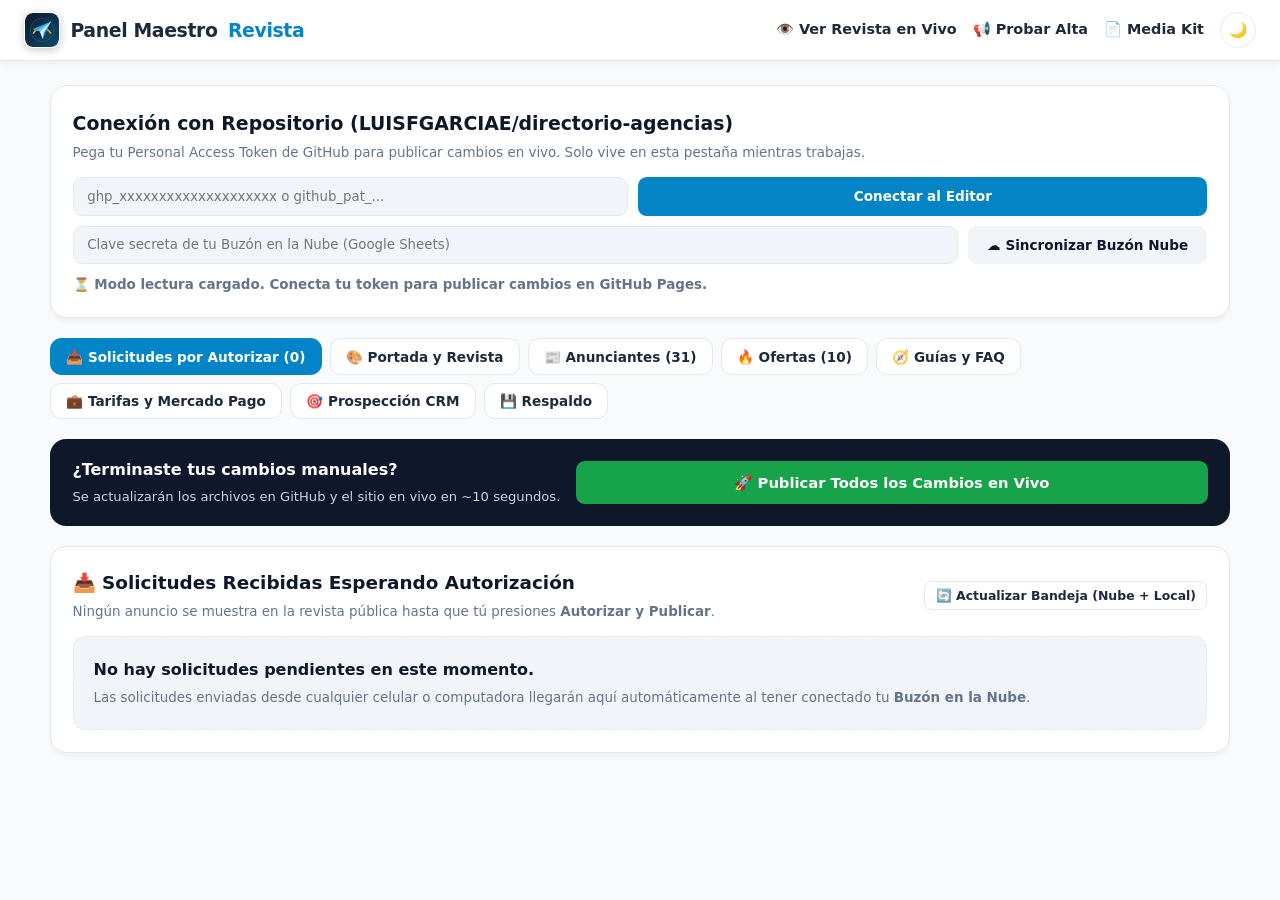
==== pages/admin.html @ 82b10f64 "Reconstruir modal de pago (MP Checkout Pro + Link + SPEI + WhatsApp) sobre base limpia 9f3bc49" ====
<!DOCTYPE html>
<html lang="es-MX">
<head>
    <meta charset="UTF-8">
    <meta name="viewport" content="width=device-width, initial-scale=1.0">
    <meta http-equiv="Content-Security-Policy" content="default-src 'self'; script-src 'self' 'unsafe-inline'; style-src 'self' 'unsafe-inline'; img-src 'self' data: https:; connect-src 'self' https://api.github.com https://script.google.com https://script.googleusercontent.com; object-src 'none'; base-uri 'self';">
    <meta http-equiv="X-Content-Type-Options" content="nosniff">
    <meta name="referrer" content="strict-origin-when-cross-origin">
    <title>Panel Maestro CMS | Revista Directorio Viajero</title>
    <link rel="icon" type="image/svg+xml" href="../assets/logo.svg">
    <link rel="stylesheet" href="../css/styles.css?v=20261119nav">
    <style>
        .admin-wrap { max-width: 1220px; margin: 0 auto; padding: 1.5rem 1.25rem 4rem; }
        .admin-card { background: var(--bg-card); border: 1px solid var(--border); border-radius: 1rem; padding: 1.35rem; box-shadow: var(--shadow-sm); margin-bottom: 1.25rem; }
        .admin-grid { display: grid; grid-template-columns: 1.05fr 1fr; gap: 1.25rem; align-items: start; }
        @media (max-width: 920px) { .admin-grid { grid-template-columns: 1fr; } }
        .cms-tabs { display: flex; flex-wrap: wrap; gap: 0.5rem; margin: 1.15rem 0; }
        .cms-tab { background: var(--bg-card); border: 1px solid var(--border); color: var(--text-main); padding: 0.58rem 0.95rem; border-radius: 0.7rem; font-size: 0.85rem; font-weight: 700; cursor: pointer; transition: all 0.15s ease; }
        .cms-tab:hover { border-color: var(--primary); }
        .cms-tab.active { background: var(--primary); color: #ffffff; border-color: var(--primary); }
        .cms-tab.has-pending { border-color: #f59e0b; background: rgba(245, 158, 11, 0.14); color: var(--secondary); }
        .cms-tab.active.has-pending { background: #d97706; color: #ffffff; border-color: #d97706; }
        .cms-panel { display: none; }
        .cms-panel.active { display: block; }
        .form-group { margin-bottom: 0.85rem; }
        .form-group label { display: block; font-size: 0.8rem; font-weight: 700; color: var(--secondary); margin-bottom: 0.3rem; }
        .form-group input, .form-group select, .form-group textarea { width: 100%; padding: 0.62rem 0.8rem; border: 1px solid var(--border); border-radius: 0.55rem; background: var(--bg-muted); color: var(--text-main); font-size: 0.88rem; font-family: inherit; }
        .grid-2 { display: grid; grid-template-columns: 1fr 1fr; gap: 0.75rem; }
        @media (max-width: 640px) { .grid-2 { grid-template-columns: 1fr; } }
        .item-row { display: flex; justify-content: space-between; align-items: center; gap: 0.75rem; padding: 0.8rem; border: 1px solid var(--border); border-radius: 0.7rem; background: var(--bg-muted); margin-bottom: 0.6rem; flex-wrap: wrap; }
        .btn-mini { padding: 0.38rem 0.65rem; border-radius: 0.45rem; border: 1px solid var(--border); background: var(--bg-card); color: var(--text-main); font-size: 0.78rem; font-weight: 700; cursor: pointer; }
        .btn-mini:hover { border-color: var(--primary); }
        .btn-del { color: #dc2626; border-color: rgba(220, 38, 38, 0.3); }
        .publish-bar { background: #0f172a; color: #ffffff; border-radius: 1rem; padding: 1.1rem 1.4rem; display: flex; justify-content: space-between; align-items: center; flex-wrap: wrap; gap: 1rem; margin: 1.25rem 0; }
        .sol-card { border: 1px solid var(--border); border-left: 4px solid #f59e0b; background: var(--bg-muted); border-radius: 0.85rem; padding: 1.15rem; margin-bottom: 0.9rem; }
        .pill-mini { display: inline-block; font-size: 0.72rem; font-weight: 700; padding: 0.18rem 0.55rem; border-radius: 9999px; background: var(--bg-card); border: 1px solid var(--border); color: var(--text-main); }
        .thumb-strip { display: flex; gap: 0.45rem; flex-wrap: wrap; margin-top: 0.5rem; }
        .thumb-strip img { width: 72px; height: 50px; object-fit: cover; border-radius: 0.4rem; border: 1px solid var(--border); }
    /* === RESPONSIVE MOVIL LIMPIO === */
html, body { max-width: 100%; overflow-x: hidden; }
@media (max-width: 768px) {
    .nav-container, .top-nav, header nav {
        flex-wrap: wrap !important;
        gap: 0.45rem !important;
    }
    .plans-grid, .register-grid, .cards-grid, .catalogo-grid, .agencias-grid {
        grid-template-columns: 1fr !important;
    }
    input, select, textarea { font-size: 16px !important; }
    .modal-card { width: 95vw !important; padding: 1.15rem !important; }
}
</style>
</head>
<body>
    <header class="navbar">
        <a href="../index.html" class="brand"><img src="../assets/logo.svg" alt="Panel Maestro" class="brand-icon">Panel Maestro <span>Revista</span></a>
        <nav class="nav-links">
            <a href="../index.html" target="_blank" rel="noopener noreferrer">👁️ Ver Revista en Vivo</a>
            <a href="anunciate.html" target="_blank" rel="noopener noreferrer">📢 Probar Alta</a>
            <a href="media-kit.html" target="_blank" rel="noopener noreferrer">📄 Media Kit</a>
            <button type="button" class="dark-toggle" id="btnDarkMode" onclick="toggleModoOscuro()">🌙</button>
        </nav>
    </header>

    <main class="admin-wrap">
        <!-- Conexión GitHub -->
        <section class="admin-card">
            <h2 style="font-size: 1.18rem; color: var(--secondary); margin: 0 0 0.25rem;">Conexión con Repositorio (LUISFGARCIAE/directorio-agencias)</h2>
            <p style="font-size: 0.84rem; color: var(--text-soft); margin: 0 0 0.85rem;">Pega tu Personal Access Token de GitHub para publicar cambios en vivo. Solo vive en esta pestaña mientras trabajas.</p>
            <div style="display: flex; gap: 0.65rem; flex-wrap: wrap;">
                <input type="password" id="githubTokenInput" placeholder="ghp_xxxxxxxxxxxxxxxxxxxx o github_pat_..." style="flex: 1; min-width: 240px; padding: 0.68rem 0.85rem; border: 1px solid var(--border); border-radius: 0.6rem; background: var(--bg-muted); color: var(--text-main);">
                <button type="button" id="btnConectarGithub" class="btn-action btn-primary" onclick="conectarEditorGithub()" style="padding: 0.68rem 1.35rem;">Conectar al Editor</button>
            </div>
                        <div style="display: flex; gap: 0.65rem; flex-wrap: wrap; margin-top: 0.65rem;">
                <input type="password" id="buzonKeyInput" placeholder="Clave secreta de tu Buzón en la Nube (Google Sheets)" style="flex: 1; min-width: 240px; padding: 0.65rem 0.85rem; border: 1px solid var(--border); border-radius: 0.6rem; background: var(--bg-muted); color: var(--text-main);">
                <button type="button" class="btn-action btn-outline" onclick="conectarBuzonNube()" style="padding: 0.65rem 1.2rem;">☁️ Sincronizar Buzón Nube</button>
            </div>
            <div id="statusBuzonNube" style="font-size: 0.8rem; font-weight: 600; margin-top: 0.45rem; color: var(--text-soft);"></div>
            <div id="statusConexion" style="font-size: 0.84rem; font-weight: 700; margin-top: 0.65rem; color: var(--text-soft);">
                ⏳ Modo lectura cargado. Conecta tu token para publicar cambios en GitHub Pages.
            </div>
        </section>

        <!-- Barra de Pestañas -->
        <div class="cms-tabs">
            <button type="button" id="btnTabSolicitudes" class="cms-tab active" onclick="cambiarTab('tab-solicitudes', this)">📥 Solicitudes por Autorizar (<span id="badgeSolPendientes">0</span>)</button>
            <button type="button" class="cms-tab" onclick="cambiarTab('tab-revista', this)">🎨 Portada y Revista</button>
            <button type="button" class="cms-tab" onclick="cambiarTab('tab-anunciantes', this)">📰 Anunciantes (<span id="badgeAnunciantes">0</span>)</button>
            <button type="button" class="cms-tab" onclick="cambiarTab('tab-ofertas', this)">🔥 Ofertas (<span id="badgeOfertas">0</span>)</button>
            <button type="button" class="cms-tab" onclick="cambiarTab('tab-guias', this)">🧭 Guías y FAQ</button>
            <button type="button" class="cms-tab" onclick="cambiarTab('tab-comercial', this)">💼 Tarifas y Mercado Pago</button>
            <button type="button" class="cms-tab" onclick="cambiarTab('tab-prospeccion', this)">🎯 Prospección CRM</button>
            <button type="button" class="cms-tab" onclick="cambiarTab('tab-respaldo', this)">💾 Respaldo</button>
        </div>

        <!-- Barra de Publicación Global -->
        <div class="publish-bar">
            <div>
                <strong style="font-size: 1rem; display: block;">¿Terminaste tus cambios manuales?</strong>
                <span id="statusPublicacion" style="font-size: 0.82rem; color: #cbd5e1;">Se actualizarán los archivos en GitHub y el sitio en vivo en ~10 segundos.</span>
            </div>
            <button type="button" id="btnPublicarTodo" class="btn-action btn-whatsapp" onclick="publicarTodoEnVivo()" style="padding: 0.78rem 1.4rem; font-size: 0.92rem;">
                🚀 Publicar Todos los Cambios en Vivo
            </button>
        </div>

        <!-- ================================================================ -->
        <!-- TAB 1: SOLICITUDES POR AUTORIZAR                                 -->
        <!-- ================================================================ -->
        <section id="tab-solicitudes" class="cms-panel active">
            <div class="admin-card">
                <div style="display:flex; justify-content:space-between; align-items:center; flex-wrap:wrap; gap:0.75rem; margin-bottom:0.85rem;">
                    <div>
                        <h3 style="font-size: 1.15rem; color: var(--secondary); margin: 0 0 0.2rem;">📥 Solicitudes Recibidas Esperando Autorización</h3>
                        <p style="font-size: 0.84rem; color: var(--text-soft); margin: 0;">Ningún anuncio se muestra en la revista pública hasta que tú presiones <strong>Autorizar y Publicar</strong>.</p>
                    </div>
                    <button type="button" class="btn-mini" onclick="sincronizarSolicitudesNube(true)">🔄 Actualizar Bandeja (Nube + Local)</button>
                </div>
                <div id="listaSolicitudesPendientes"></div>
            </div>
        </section>

        <!-- ================================================================ -->
        <!-- TAB 2: PORTADA Y REVISTA (CONTROL MANUAL)                        -->
        <!-- ================================================================ -->
        <section id="tab-revista" class="cms-panel">
            <div class="admin-grid">
                <div class="admin-card">
                    <h3 style="font-size: 1.1rem; color: var(--secondary); margin: 0 0 0.9rem;">✏️ Textos y Encabezado de la Revista</h3>
                    <div class="form-group">
                        <label style="display:flex; align-items:center; gap:0.5rem;">
                            <input type="checkbox" id="revTopBarActivo" style="width:auto;"> Mostrar Barra Promocional Superior
                        </label>
                    </div>
                    <div class="form-group">
                        <label>Texto de Barra Promocional Superior</label>
                        <input type="text" id="revTopBarTexto" placeholder="Ej. 📢 Espacios disponibles edición Noviembre 2026">
                    </div>
                    <div class="form-group">
                        <label>Aviso de Plataforma Publicitaria (Franja Superior)</label>
                        <textarea id="revDisclaimerTexto" rows="2"></textarea>
                    </div>
                    <div class="form-group">
                        <label>Etiqueta de Edición (Kicker)</label>
                        <input type="text" id="revKickerTexto">
                    </div>
                    <div class="form-group">
                        <label>Título Principal de Portada</label>
                        <input type="text" id="revHeroTitle">
                    </div>
                    <div class="form-group">
                        <label>Subtítulo de Portada</label>
                        <textarea id="revHeroSubtitle" rows="2"></textarea>
                    </div>
                </div>

                <div class="admin-card">
                    <h3 style="font-size: 1.1rem; color: var(--secondary); margin: 0 0 0.9rem;">⭐ Portada Destacada y Secciones Visibles</h3>
                    <div class="form-group">
                        <label style="display:flex; align-items:center; gap:0.5rem;">
                            <input type="checkbox" id="revMostrarSpotlight" style="width:auto;"> Mostrar bloque gigante "Portada de la Edición"
                        </label>
                    </div>
                    <div class="form-group">
                        <label>Elegir Anunciante en Portada de la Edición</label>
                        <select id="revSpotlightId">
                            <option value="">✨ Automático (Primer anunciante destacado)</option>
                        </select>
                    </div>
                    <div class="form-group">
                        <label>Tema de Color Predeterminado</label>
                        <select id="revTemaDefault">
                            <option value="oceano">🔵 Océano (Turismo / Revista)</option>
                            <option value="bodas">🌹 Bodas y Eventos</option>
                            <option value="natura">🟢 Natura y Aventura</option>
                        </select>
                    </div>
                    <hr style="border:0; border-top:1px solid var(--border); margin:1rem 0;">
                    <div style="display:flex; flex-direction:column; gap:0.55rem; font-size:0.86rem; font-weight:700;">
                        <label style="display:flex; align-items:center; gap:0.5rem;"><input type="checkbox" id="revMostrarOfertas" style="width:auto;"> Mostrar sección "🔥 Promociones de Temporada"</label>
                        <label style="display:flex; align-items:center; gap:0.5rem;"><input type="checkbox" id="revMostrarCta" style="width:auto;"> Mostrar banner "¿Quieres anunciar tus servicios aquí?"</label>
                        <label style="display:flex; align-items:center; gap:0.5rem;"><input type="checkbox" id="revMostrarGuias" style="width:auto;"> Mostrar sección "🧭 Guías Editoriales"</label>
                        <label style="display:flex; align-items:center; gap:0.5rem;"><input type="checkbox" id="revMostrarFaq" style="width:auto;"> Mostrar sección "❓ Preguntas Frecuentes"</label>
                    </div>
                    <button type="button" class="btn-action btn-primary" style="width:100%; margin-top:1.2rem;" onclick="aplicarCambiosRevistaLocal()">
                        💾 Guardar Cambios de Portada (Listo para Publicar)
                    </button>
                </div>
            </div>
        </section>

        <!-- ================================================================ -->
        <!-- TAB 3: ANUNCIANTES (CATÁLOGO REVISTA)                            -->
        <!-- ================================================================ -->
        <section id="tab-anunciantes" class="cms-panel">
            <div class="admin-grid">
                <div class="admin-card">
                    <div style="display:flex; justify-content:space-between; align-items:center; margin-bottom:0.85rem;">
                        <h3 id="tituloFormAnun" style="font-size: 1.08rem; color: var(--secondary); margin: 0;">➕ Agregar / Editar Anunciante</h3>
                        <button type="button" class="btn-mini" onclick="limpiarFormAnunciante()">Limpiar</button>
                    </div>
                    <input type="hidden" id="anunEditIdx" value="-1">
                    <input type="hidden" id="anunOrigenSolIdx" value="-1">

                    <div class="grid-2">
                        <div class="form-group">
                            <label>Nombre Comercial *</label>
                            <input type="text" id="anunNombre" placeholder="Ej. Caribe Azul Experiencias">
                        </div>
                        <div class="form-group">
                            <label>Sector / Categoría *</label>
                            <select id="anunCategoria">
                                <option value="viajes|Viajes y Turismo">✈️ Viajes y Turismo</option>
                                <option value="hoteles|Hoteles y Hostales">🏨 Hoteles y Hostales</option>
                                <option value="bodas|Bodas y Eventos">💍 Bodas y Eventos</option>
                                <option value="hospedaje|Quintas y Estancias">🏡 Quintas y Estancias</option>
                                <option value="gastronomia|Restaurantes y Terrazas">🍽️ Restaurantes y Terrazas</option>
                                <option value="transporte|Transporte Turístico">🚐 Transporte Turístico</option>
                                <option value="musica|Música, DJs y Grupos">🎶 Música, DJs y Grupos</option>
                                <option value="aventura|Parques y Aventura">🧗‍♂️ Parques y Aventura</option>
                                <option value="servicios|Fotografía y Experiencias">📸 Fotografía y Experiencias</option>
                            </select>
                        </div>
                    </div>

                    <div class="grid-2">
                        <div class="form-group">
                            <label>Cobro / Tarifa Visible *</label>
                            <input type="text" id="anunRangoPrecio" placeholder="Ej. $$ • $3,450 MXN / noche">
                        </div>
                        <div class="form-group">
                            <label>Duración del Servicio / Estancia *</label>
                            <input type="text" id="anunDuracion" placeholder="Ej. 4 Días / 3 Noches o 5 hrs">
                        </div>
                    </div>

                    <div class="grid-2">
                        <div class="form-group">
                            <label>Lugar / Cobertura *</label>
                            <input type="text" id="anunSalidaDesde" placeholder="Ej. Tepoztlán, Morelos / CDMX">
                        </div>
                        <div class="form-group">
                            <label>WhatsApp de Ventas (con 52) *</label>
                            <input type="tel" id="anunWhatsapp" placeholder="525512345678">
                        </div>
                    </div>

                    <div class="form-group">
                        <label>Promoción Vigente en Tarjeta</label>
                        <input type="text" id="anunPromocion" placeholder="Ej. 15% OFF reservando directo + desayuno incluido">
                    </div>

                    <div class="grid-2">
                        <div class="form-group">
                            <label>Tipos de Cobro (separados por coma)</label>
                            <input type="text" id="anunTiposCobro" placeholder="Tarjeta Crédito/Débito, 3 y 6 MSI, Transferencia SPEI, Efectivo">
                        </div>
                        <div class="form-group">
                            <label>Especialidad breve</label>
                            <input type="text" id="anunEspecialidad" placeholder="Ej. Paquetes todo incluido con vuelo">
                        </div>
                    </div>

                    <div class="form-group">
                        <label>Descripción de la Oferta / Producto *</label>
                        <textarea id="anunDescripcion" rows="2" placeholder="Describe qué incluye, beneficios y condiciones principales..."></textarea>
                    </div>

                    <div class="form-group">
                        <label>Galería de Fotos (URLs https:// separadas por coma)</label>
                        <textarea id="anunGaleria" rows="2" placeholder="https://foto1.jpg, https://foto2.jpg, https://foto3.jpg"></textarea>
                    </div>

                    <div class="grid-2">
                        <div class="form-group">
                            <label>Amenidades / Incluye (separadas por coma)</label>
                            <input type="text" id="anunAmenidades" placeholder="🍳 Desayuno, 🚗 Estacionamiento, 📶 Wi-Fi">
                        </div>
                        <div class="form-group">
                            <label>Sitio Web / Red Social (https://)</label>
                            <input type="url" id="anunWeb" placeholder="https://tunegocio.com">
                        </div>
                    </div>

                    <div class="grid-2">
                        <div class="form-group">
                            <label>Código de Cupón (opcional)</label>
                            <input type="text" id="anunCuponCod" placeholder="Ej. VERANO15">
                        </div>
                        <div class="form-group">
                            <label>Etiqueta de Verificación / Rating</label>
                            <input type="text" id="anunEtiqueta" value="✔ Anunciante Verificado">
                        </div>
                    </div>

                    <div style="display:flex; gap:1rem; align-items:center; flex-wrap:wrap; margin-bottom:1rem;">
                        <label style="font-size:0.84rem; font-weight:700; display:flex; align-items:center; gap:0.4rem;">
                            <input type="checkbox" id="anunDestacada" style="width:auto;"> ⭐ Anunciante Destacado (Plan $499)
                        </label>
                    </div>

                    <button type="button" class="btn-action btn-primary" style="width:100%;" onclick="guardarAnuncianteLocal()">
                        💾 Guardar Anunciante en Catálogo
                    </button>
                </div>

                <div class="admin-card">
                    <div style="display:flex; justify-content:space-between; align-items:center; flex-wrap:wrap; gap:0.5rem; margin-bottom:0.85rem;">
                        <h3 style="font-size: 1.08rem; color: var(--secondary); margin: 0;">📋 Anunciantes Publicados</h3>
                        <button type="button" class="btn-mini btn-del" onclick="eliminarTodosLosDemo()">🧹 Limpiar "-demo"</button>
                    </div>
                    <input type="search" id="filtroAdminAnun" placeholder="🔍 Filtrar anunciante por nombre o sector..." oninput="renderizarListaAnunciantes()" style="width:100%; padding:0.58rem 0.8rem; border:1px solid var(--border); border-radius:0.55rem; background:var(--bg-muted); color:var(--text-main); margin-bottom:0.85rem;">
                    <div id="listaAnunciantesAdmin" style="max-height: 680px; overflow-y: auto;"></div>
                </div>
            </div>
        </section>

        <!-- ================================================================ -->
        <!-- TAB 4: OFERTAS Y PROMOCIONES                                     -->
        <!-- ================================================================ -->
        <section id="tab-ofertas" class="cms-panel">
            <div class="admin-grid">
                <div class="admin-card">
                    <h3 style="font-size: 1.08rem; color: var(--secondary); margin: 0 0 0.85rem;">🔥 Nueva Promoción de Temporada</h3>
                    <div class="form-group"><label>Nombre del Anunciante *</label><input type="text" id="ofAgencia" placeholder="Ej. Caribe Azul Experiencias"></div>
                    <div class="form-group"><label>Título de la Promoción *</label><input type="text" id="ofTitulo" placeholder="Ej. Paquete 4 Días Todo Incluido"></div>
                    <div class="grid-2">
                        <div class="form-group"><label>Precio Visible *</label><input type="text" id="ofPrecio" placeholder="$8,990 MXN"></div>
                        <div class="form-group"><label>Etiqueta</label><input type="text" id="ofEtiqueta" value="🔥 Promo Vigente"></div>
                    </div>
                    <div class="form-group"><label>Detalle breve *</label><textarea id="ofDetalle" rows="2"></textarea></div>
                    <div class="grid-2">
                        <div class="form-group"><label>WhatsApp (con 52)</label><input type="tel" id="ofWa" placeholder="525512345678"></div>
                        <div class="form-group"><label>URL de Imagen (https://)</label><input type="url" id="ofImg" placeholder="https://images.unsplash.com/..."></div>
                    </div>
                    <button type="button" class="btn-action btn-primary" style="width:100%;" onclick="agregarOfertaLocal()">➕ Agregar Promoción</button>
                </div>
                <div class="admin-card">
                    <h3 style="font-size: 1.08rem; color: var(--secondary); margin: 0 0 0.85rem;">📋 Promociones Activas</h3>
                    <div id="listaOfertasAdmin"></div>
                </div>
            </div>
        </section>

        <!-- ================================================================ -->
        <!-- TAB 5: GUÍAS Y FAQ                                               -->
        <!-- ================================================================ -->
        <section id="tab-guias" class="cms-panel">
            <div class="admin-grid">
                <div class="admin-card">
                    <h3 style="font-size: 1.08rem; color: var(--secondary); margin: 0 0 0.85rem;">🧭 Agregar Guía Editorial</h3>
                    <div class="grid-2">
                        <div class="form-group"><label>Categoría</label><input type="text" id="guiaCat" placeholder="Viajes / Bodas / Consejos"></div>
                        <div class="form-group"><label>Título *</label><input type="text" id="guiaTitulo"></div>
                    </div>
                    <div class="form-group"><label>Resumen corto *</label><input type="text" id="guiaResumen"></div>
                    <div class="form-group"><label>Contenido completo *</label><textarea id="guiaContenido" rows="3"></textarea></div>
                    <button type="button" class="btn-action btn-primary" style="width:100%; margin-bottom:1rem;" onclick="agregarGuiaLocal()">➕ Guardar Guía</button>
                    <div id="listaGuiasAdmin"></div>
                </div>

                <div class="admin-card">
                    <h3 style="font-size: 1.08rem; color: var(--secondary); margin: 0 0 0.85rem;">❓ Preguntas Frecuentes (FAQ)</h3>
                    <div class="form-group"><label>Pregunta *</label><input type="text" id="faqPregunta" placeholder="Ej. ¿Cobran comisión por reservar?"></div>
                    <div class="form-group"><label>Respuesta *</label><textarea id="faqRespuesta" rows="2"></textarea></div>
                    <button type="button" class="btn-action btn-primary" style="width:100%; margin-bottom:1rem;" onclick="agregarFaqLocal()">➕ Guardar Pregunta</button>
                    <div id="listaFaqAdmin"></div>
                </div>
            </div>
        </section>

        <!-- ================================================================ -->
        <!-- TAB 6: TARIFAS, CONTACTO Y MERCADO PAGO                          -->
        <!-- ================================================================ -->
        <section id="tab-comercial" class="cms-panel">
            <div class="admin-grid">
                <div class="admin-card">
                    <h3 style="font-size: 1.08rem; color: var(--secondary); margin: 0 0 0.85rem;">💼 Contacto Comercial y Planes</h3>
                    <div class="grid-2">
                        <div class="form-group"><label>WhatsApp Comercial (con 52)</label><input type="tel" id="cfgWaAdmin"></div>
                        <div class="form-group"><label>Correo Oficial</label><input type="email" id="cfgCorreoAdmin"></div>
                    </div>
                    <div class="grid-2">
                        <div class="form-group"><label>Precio Plan Estándar</label><input type="text" id="cfgEstPrecio"></div>
                        <div class="form-group"><label>Nota Plan Estándar</label><input type="text" id="cfgEstNota"></div>
                    </div>
                    <div class="grid-2">
                        <div class="form-group"><label>Precio Plan Destacado</label><input type="text" id="cfgDestPrecio"></div>
                        <div class="form-group"><label>Nota Plan Destacado</label><input type="text" id="cfgDestNota"></div>
                    </div>
                    <div class="grid-2">
                        <div class="form-group"><label>Precio Oferta Temporada (Media Kit)</label><input type="text" id="cfgOfertaPrecio"></div>
                        <div class="form-group"><label>Precio Banner Patrocinado (Media Kit)</label><input type="text" id="cfgBannerPrecio"></div>
                    </div>
                </div>

                <div class="admin-card">
                    <h3 style="font-size: 1.08rem; color: #009ee3; margin: 0 0 0.85rem;">💳 Mercado Pago y Transferencia SPEI</h3>
                    <div style="display:flex; gap:1rem; flex-wrap:wrap; margin-bottom:0.85rem; font-size:0.84rem; font-weight:700;">
                        <label style="display:flex; align-items:center; gap:0.4rem;"><input type="checkbox" id="cfgMostrarPagos" style="width:auto;"> Mostrar pagos</label>
                        <label style="display:flex; align-items:center; gap:0.4rem;"><input type="checkbox" id="cfgModoDemoPago" style="width:auto;"> Modo simulación</label>
                    </div>
                    <div class="form-group"><label>Link Mercado Pago — Plan Estándar</label><input type="url" id="cfgMpLinkEst" placeholder="https://mpago.la/..."></div>
                    <div class="form-group"><label>Link Mercado Pago — Plan Destacado</label><input type="url" id="cfgMpLinkDest" placeholder="https://mpago.la/..."></div>
                    <div class="grid-2">
                        <div class="form-group"><label>Banco SPEI</label><input type="text" id="cfgSpeiBanco"></div>
                        <div class="form-group"><label>CLABE Interbancaria</label><input type="text" id="cfgSpeiClabe"></div>
                    </div>
                                        <div class="form-group"><label>Beneficiario SPEI</label><input type="text" id="cfgSpeiBenef"></div>
                    <div class="form-group"><label>☁️ URL del Buzón en la Nube (Google Apps Script /exec)</label><input type="url" id="cfgBuzonNubeUrl" placeholder="https://script.google.com/macros/s/.../exec"></div>
                    <button type="button" class="btn-action btn-primary" style="width:100%;" onclick="guardarComercialLocal()">💾 Guardar Tarifas y Pagos</button>
                </div>
            </div>
        </section>

        <!-- ================================================================ -->
        <!-- TAB 7: PROSPECCIÓN CRM                                           -->
        <!-- ================================================================ -->
        <section id="tab-prospeccion" class="cms-panel">
            <div class="admin-grid">
                <div class="admin-card">
                    <h3 style="font-size: 1.08rem; color: var(--secondary); margin: 0 0 0.65rem;">🚀 Prospección en 1 Clic (WhatsApp)</h3>
                    <div class="form-group"><label>Nombre del Negocio Prospecto *</label><input type="text" id="prosNombre" placeholder="Ej. Hotel Boutique Vista Azul"></div>
                    <div class="grid-2">
                        <div class="form-group"><label>WhatsApp (10 dígitos o 52)</label><input type="tel" id="prosWhatsApp" placeholder="5512345678"></div>
                        <div class="form-group">
                            <label>Sector</label>
                            <select id="prosGiro">
                                <option value="Agencia de Viajes">✈️ Agencia de Viajes</option>
                                <option value="Hotel o Boutique">🏨 Hotel / Hostal</option>
                                <option value="Jardín o Hacienda de Bodas">💍 Bodas y Eventos</option>
                                <option value="Quinta o Estancia">🏡 Quinta / Estancia</option>
                                <option value="Restaurante o Terraza">🍽️ Gastronomía</option>
                                <option value="Transporte o Tour">🚐 Transporte / Aventura</option>
                            </select>
                        </div>
                    </div>
                    <button type="button" class="btn-action btn-whatsapp" style="width:100%;" onclick="enviarProspeccionWhatsApp()">💬 Enviar Invitación por WhatsApp y Registrar</button>
                </div>
                <div class="admin-card">
                    <h3 style="font-size: 1.08rem; color: var(--secondary); margin: 0 0 0.75rem;">📋 Prospectos (<span id="countProspectos">0</span>)</h3>
                    <div id="listaProspectosAdmin"></div>
                </div>
            </div>
        </section>

        <!-- ================================================================ -->
        <!-- TAB 8: RESPALDO JSON                                             -->
        <!-- ================================================================ -->
        <section id="tab-respaldo" class="cms-panel">
            <div class="admin-card">
                <h3 style="font-size: 1.1rem; color: var(--secondary); margin: 0 0 0.5rem;">💾 Respaldo Local de Datos</h3>
                <p style="font-size: 0.86rem; color: var(--text-soft); margin-bottom: 1rem;">Descarga en cualquier momento una copia íntegra de tus archivos JSON actuales.</p>
                <div style="display:flex; gap:0.75rem; flex-wrap:wrap;">
                    <button type="button" class="btn-action btn-primary" onclick="descargarRespaldo('agencias.json', catalogoActual)">⬇️ Descargar agencias.json</button>
                    <button type="button" class="btn-action btn-outline" onclick="descargarRespaldo('config.json', configActual)">⬇️ Descargar config.json</button>
                </div>
            </div>
        </section>
    </main>

    <script>
        const GH_OWNER = "LUISFGARCIAE";
        const GH_REPO  = "directorio-agencias";
        const GH_BRANCH = "main";

        let githubToken = "";
        let editorConectado = false;
        let configActual = {};
        let catalogoActual = { anunciantes: [], ofertas: [], guias: [], faq: [] };
        let cambiosPendientes = false;
        let solicitudesNubeCache = [];
        let buzonAdminKey = "";
        let solicitudEnEdicionId = "";

        function escaparHTML(str) {
            return String(str || "")
                .replace(/&/g, "&amp;")
                .replace(/</g, "&lt;")
                .replace(/>/g, "&gt;")
                .replace(/"/g, "&quot;")
                .replace(/'/g, "&#39;");
        }

        function validarUrlSegura(urlRaw) {
            const limpio = String(urlRaw || "").trim();
            if (!limpio) return "";
            try {
                const u = new URL(limpio);
                if (u.protocol === "https:" || u.protocol === "http:") return u.href;
            } catch (e) {}
            return "";
        }

        function decodeBase64UTF8(b64) {
            const bin = atob(b64.replace(/\n/g, ""));
            const bytes = Uint8Array.from(bin, c => c.charCodeAt(0));
            return new TextDecoder("utf-8").decode(bytes);
        }

        function encodeBase64UTF8(str) {
            const bytes = new TextEncoder().encode(str);
            let bin = "";
            for (let i = 0; i < bytes.length; i++) bin += String.fromCharCode(bytes[i]);
            return btoa(bin);
        }

        function toggleModoOscuro() {
            const next = document.documentElement.getAttribute("data-theme") === "dark" ? "light" : "dark";
            document.documentElement.setAttribute("data-theme", next);
            localStorage.setItem("dv_dark_mode", next);
            document.getElementById("btnDarkMode").textContent = next === "dark" ? "☀️" : "🌙";
        }

        function marcarCambiosSinPublicar(msg) {
            cambiosPendientes = true;
            const st = document.getElementById("statusPublicacion");
            if (st) {
                st.textContent = "⚠️ " + (msg || "Tienes cambios guardados localmente. Presiona 'Publicar Todos los Cambios en Vivo' para subirlos.");
                st.style.color = "#fde047";
            }
        }

        function cambiarTab(tabId, btn) {
            document.querySelectorAll(".cms-panel").forEach(p => p.classList.remove("active"));
            document.querySelectorAll(".cms-tab").forEach(b => b.classList.remove("active"));
            const panel = document.getElementById(tabId);
            if (panel) panel.classList.add("active");
            if (btn) btn.classList.add("active");
            if (tabId === "tab-solicitudes") renderizarSolicitudesPendientes();
        }

        // ======================================================================
        // CONEXIÓN GITHUB Y CARGA DE ARCHIVOS
        // ======================================================================
        async function leerArchivoGithub(path) {
            const res = await fetch(`https://api.github.com/repos/${GH_OWNER}/${GH_REPO}/contents/${path}?ref=${GH_BRANCH}&t=${Date.now()}`, {
                headers: {
                    "Authorization": `Bearer ${githubToken}`,
                    "Accept": "application/vnd.github+json"
                }
            });
            if (!res.ok) throw new Error(`HTTP ${res.status} leyendo ${path}`);
            const data = await res.json();
            return { json: JSON.parse(decodeBase64UTF8(data.content)), sha: data.sha };
        }

        async function guardarArchivoGithub(path, obj, mensaje) {
            if (!githubToken) throw new Error("Primero conecta tu Personal Access Token de GitHub.");
            const actual = await leerArchivoGithub(path);
            const res = await fetch(`https://api.github.com/repos/${GH_OWNER}/${GH_REPO}/contents/${path}`, {
                method: "PUT",
                headers: {
                    "Authorization": `Bearer ${githubToken}`,
                    "Accept": "application/vnd.github+json",
                    "Content-Type": "application/json"
                },
                body: JSON.stringify({
                    message: mensaje,
                    content: encodeBase64UTF8(JSON.stringify(obj, null, 2)),
                    sha: actual.sha,
                    branch: GH_BRANCH
                })
            });
            if (!res.ok) {
                const errTxt = await res.text();
                throw new Error(`Error al guardar ${path}: ${res.status} ${errTxt}`);
            }
            return await res.json();
        }

        async function conectarEditorGithub() {
            const tk = document.getElementById("githubTokenInput").value.trim();
            const st = document.getElementById("statusConexion");
            if (!tk) {
                alert("Pega tu Personal Access Token de GitHub.");
                return;
            }
            githubToken = tk;
            sessionStorage.setItem("dv_gh_token_session", tk);
            st.textContent = "⏳ Conectando con GitHub...";
            st.style.color = "#0284c7";
            try {
                const [cfgRes, catRes] = await Promise.all([
                    leerArchivoGithub("data/config.json"),
                    leerArchivoGithub("data/agencias.json")
                ]);
                configActual = cfgRes.json || {};
                catalogoActual = catRes.json || { anunciantes: [], ofertas: [], guias: [], faq: [] };
                editorConectado = true;
                st.textContent = "✅ Editor conectado. Ya puedes autorizar solicitudes, editar la portada de la revista y publicar cambios.";
                st.style.color = "#16a34a";
                hidratarTodoElPanel();
            } catch (e) {
                editorConectado = false;
                st.textContent = "❌ No se pudo conectar: verifica que el token tenga permiso 'Contents: Read and write'. (" + e.message + ")";
                st.style.color = "#dc2626";
            }
        }

        async function cargarDatosSoloLectura() {
            try {
                const [rCfg, rCat] = await Promise.all([
                    fetch("../data/config.json?t=" + Date.now()),
                    fetch("../data/agencias.json?t=" + Date.now())
                ]);
                if (rCfg.ok) configActual = await rCfg.json();
                if (rCat.ok) catalogoActual = await rCat.json();
                hidratarTodoElPanel();
            } catch (e) {}
        }

        async function publicarTodoEnVivo() {
            if (!editorConectado) {
                alert("Primero pega tu token de GitHub arriba y haz clic en 'Conectar al Editor'.");
                return;
            }
            aplicarCambiosRevistaLocal(true);
            guardarComercialLocal(true);

            const st = document.getElementById("statusPublicacion");
            const btn = document.getElementById("btnPublicarTodo");
            btn.disabled = true;
            st.textContent = "⏳ Publicando config.json y agencias.json en GitHub Pages...";
            st.style.color = "#7dd3fc";

            try {
                await guardarArchivoGithub("data/config.json", configActual, "Actualizar configuracion manual de Revista desde Panel Maestro");
                await guardarArchivoGithub("data/agencias.json", catalogoActual, "Actualizar catalogo de anunciantes desde Panel Maestro");
                cambiosPendientes = false;
                st.textContent = "✅ ¡Todo publicado con éxito! Recarga el sitio público en ~10 segundos para ver los cambios.";
                st.style.color = "#4ade80";
            } catch (e) {
                st.textContent = "❌ Error al publicar: " + e.message;
                st.style.color = "#fca5a5";
            } finally {
                btn.disabled = false;
            }
        }

                // ======================================================================
        // BANDEJA DE SOLICITUDES POR AUTORIZAR (NUBE GOOGLE SHEETS + LOCAL)
        // ======================================================================
        function conectarBuzonNube() {
            const k = document.getElementById("buzonKeyInput").value.trim();
            if (!k) {
                alert("Ingresa la clave secreta que configuraste en ADMIN_KEY de tu Google Apps Script.");
                return;
            }
            buzonAdminKey = k;
            sessionStorage.setItem("dv_buzon_key_session", k);
            sincronizarSolicitudesNube(true);
        }

        async function sincronizarSolicitudesNube(mostrarEstado) {
            const url = validarUrlSegura(configActual.buzonNubeUrl || "");
            const st = document.getElementById("statusBuzonNube");
            if (!url) {
                if (st && mostrarEstado) {
                    st.textContent = "ℹ️ Aún no hay URL de Buzón en la Nube en config.json (pégala en '💼 Tarifas y Mercado Pago').";
                    st.style.color = "#d97706";
                }
                renderizarSolicitudesPendientes();
                return;
            }
            if (!buzonAdminKey) {
                if (st && mostrarEstado) {
                    st.textContent = "🔑 Pega tu Clave Secreta del Buzón arriba y pulsa 'Sincronizar Buzón Nube' para recibir solicitudes de otros dispositivos.";
                    st.style.color = "#0284c7";
                }
                renderizarSolicitudesPendientes();
                return;
            }

            if (st && mostrarEstado) {
                st.textContent = "⏳ Consultando solicitudes en la nube...";
                st.style.color = "#0284c7";
            }
            try {
                const res = await fetch(`${url}?key=${encodeURIComponent(buzonAdminKey)}&t=${Date.now()}`);
                const data = await res.json();
                if (!data.ok) throw new Error(data.error || "Clave incorrecta");
                solicitudesNubeCache = Array.isArray(data.solicitudes) ? data.solicitudes : [];
                if (st) {
                    st.textContent = `☁️ Buzón en la nube sincronizado (${solicitudesNubeCache.length} pendiente${solicitudesNubeCache.length === 1 ? "" : "s"} remota${solicitudesNubeCache.length === 1 ? "" : "s"}).`;
                    st.style.color = "#16a34a";
                }
            } catch (e) {
                if (st) {
                    st.textContent = "❌ Error al leer Buzón Nube: " + e.message;
                    st.style.color = "#dc2626";
                }
            }
            renderizarSolicitudesPendientes();
        }

        async function actualizarEstadoSolicitudNube(solicitudId, nuevoEstado) {
            const url = validarUrlSegura(configActual.buzonNubeUrl || "");
            if (!url || !buzonAdminKey || !solicitudId) return;
            try {
                await fetch(url, {
                    method: "POST",
                    headers: { "Content-Type": "text/plain;charset=utf-8" },
                    body: JSON.stringify({
                        action: "actualizarEstado",
                        adminKey: buzonAdminKey,
                        solicitudId,
                        nuevoEstado
                    })
                });
            } catch (e) {
                console.warn("No se pudo actualizar estado en nube:", e);
            }
        }

        function eliminarDeColasPorId(solicitudId) {
            solicitudesNubeCache = solicitudesNubeCache.filter(s => s.solicitudId !== solicitudId);
            try {
                const locales = JSON.parse(localStorage.getItem("dv_solicitudes_pendientes") || "[]");
                const filtradas = locales.filter(s => s.solicitudId !== solicitudId);
                localStorage.setItem("dv_solicitudes_pendientes", JSON.stringify(filtradas));
            } catch (e) {}
        }

        function leerColaSolicitudes() {
            let locales = [];
            try {
                const raw = localStorage.getItem("dv_solicitudes_pendientes");
                const arr = raw ? JSON.parse(raw) : [];
                if (Array.isArray(arr)) locales = arr;
            } catch (e) {}

            const mapa = new Map();
            solicitudesNubeCache.forEach(s => {
                if (s && s.solicitudId) mapa.set(s.solicitudId, Object.assign({}, s, { _origen: "nube" }));
            });
            locales.forEach(s => {
                if (s && s.solicitudId && !mapa.has(s.solicitudId)) {
                    mapa.set(s.solicitudId, Object.assign({}, s, { _origen: "local" }));
                }
            });
            return Array.from(mapa.values());
        }

        function renderizarSolicitudesPendientes() {
            const lista = leerColaSolicitudes();
            const badge = document.getElementById("badgeSolPendientes");
            const tabBtn = document.getElementById("btnTabSolicitudes");
            const cont = document.getElementById("listaSolicitudesPendientes");

            if (badge) badge.textContent = String(lista.length);
            if (tabBtn) tabBtn.classList.toggle("has-pending", lista.length > 0);
            if (!cont) return;

            if (lista.length === 0) {
                cont.innerHTML = `
                    <div style="padding:1.25rem; background:var(--bg-muted); border-radius:0.75rem; border:1px dashed var(--border);">
                        <strong style="color:var(--secondary); display:block; margin-bottom:0.3rem;">No hay solicitudes pendientes en este momento.</strong>
                        <p style="font-size:0.84rem; color:var(--text-soft); margin:0;">
                            Las solicitudes enviadas desde cualquier celular o computadora llegarán aquí automáticamente al tener conectado tu <strong>Buzón en la Nube</strong>.
                        </p>
                    </div>`;
                return;
            }

            cont.innerHTML = lista.map((sol, idx) => {
                const a = sol.anunciante || {};
                const fotos = Array.isArray(a.galeria) ? a.galeria.map(validarUrlSegura).filter(Boolean) : [];
                const cobros = Array.isArray(a.tiposCobro) ? a.tiposCobro : [];
                const badgeOrigen = sol._origen === "nube"
                    ? `<span class="pill-mini" style="background:#e0f2fe; color:#0369a1; border-color:#7dd3fc;">☁️ Nube</span>`
                    : `<span class="pill-mini">💻 Local</span>`;
                return `
                    <div class="sol-card">
                        <div style="display:flex; justify-content:space-between; align-items:flex-start; flex-wrap:wrap; gap:0.75rem; margin-bottom:0.65rem;">
                            <div>
                                <div style="display:flex; gap:0.45rem; flex-wrap:wrap; align-items:center; margin-bottom:0.3rem;">
                                    <strong style="font-size:1.08rem; color:var(--secondary);">${escaparHTML(a.nombre || "Sin nombre")}</strong>
                                    ${badgeOrigen}
                                    <span class="pill-mini" style="background:#dcfce7; color:#166534; border-color:#86efac;">Folio ${escaparHTML(sol.solicitudId || "SIM")} • **** ${escaparHTML(sol.terminacionTarjeta || "0000")}</span>
                                    <span class="pill-mini" style="background:var(--primary-soft); color:var(--primary-dark);">${escaparHTML(sol.plan || "")}</span>
                                </div>
                                <div style="font-size:0.8rem; color:var(--text-soft);">
                                    📅 ${escaparHTML(sol.fecha || "")} &bull; <strong>Sector:</strong> ${escaparHTML(a.categoriaNombre || "")} &bull; <strong>Lugar:</strong> ${escaparHTML(a.salidaDesde || "")}
                                </div>
                            </div>
                            <div style="display:flex; gap:0.45rem; flex-wrap:wrap;">
                                <button type="button" class="btn-action btn-whatsapp" style="padding:0.55rem 0.95rem; font-size:0.82rem;" onclick="autorizarYPublicarSolicitud(${idx})">
                                    ✅ Autorizar y Publicar
                                </button>
                                <button type="button" class="btn-mini" onclick="editarSolicitudAntesDePublicar(${idx})">
                                    ✏️ Revisar / Editar
                                </button>
                                <button type="button" class="btn-mini btn-del" onclick="rechazarSolicitud(${idx})">
                                    🗑️ Rechazar
                                </button>
                            </div>
                        </div>

                        <div style="display:grid; grid-template-columns:repeat(auto-fit, minmax(180px, 1fr)); gap:0.5rem; background:var(--bg-card); padding:0.7rem; border-radius:0.6rem; border:1px solid var(--border); font-size:0.8rem; margin-bottom:0.6rem;">
                            <div><strong>💰 Cobro:</strong> ${escaparHTML(a.rangoPrecio || "N/A")}</div>
                            <div><strong>⏱️ Duración:</strong> ${escaparHTML(a.duracion || "N/A")}</div>
                            <div><strong>💬 WhatsApp:</strong> +${escaparHTML(a.whatsappNumero || "N/A")}</div>
                            <div><strong>📩 Correo:</strong> ${escaparHTML(sol.correoContacto || "N/A")}</div>
                        </div>

                        ${a.promocion ? `<div style="font-size:0.82rem; margin-bottom:0.4rem;"><strong>🎁 Promoción:</strong> ${escaparHTML(a.promocion)}</div>` : ""}
                        ${cobros.length ? `<div style="font-size:0.8rem; margin-bottom:0.4rem;"><strong>💳 Tipos de cobro:</strong> ${escaparHTML(cobros.join(", "))}</div>` : ""}
                        <p style="font-size:0.84rem; color:var(--text-main); margin:0;">${escaparHTML(a.descripcion || "")}</p>
                        ${fotos.length ? `<div class="thumb-strip">${fotos.map(f => `<img src="${escaparHTML(f)}" alt="Foto">`).join("")}</div>` : ""}
                    </div>
                `;
            }).join("");
        }

        async function autorizarYPublicarSolicitud(idx) {
            const lista = leerColaSolicitudes();
            const sol = lista[idx];
            if (!sol || !sol.anunciante) return;

            if (!editorConectado) {
                alert("Para autorizar y publicar en la revista en vivo, primero pega tu token de GitHub arriba y haz clic en 'Conectar al Editor'.");
                return;
            }
            if (!confirm(`¿Autorizar y publicar "${sol.anunciante.nombre}" en la revista principal ahora mismo?`)) return;

            catalogoActual.anunciantes.unshift(sol.anunciante);
            eliminarDeColasPorId(sol.solicitudId);
            hidratarTodoElPanel();

            const st = document.getElementById("statusPublicacion");
            st.textContent = `⏳ Publicando "${sol.anunciante.nombre}" en GitHub Pages...`;
            st.style.color = "#7dd3fc";
            try {
                await guardarArchivoGithub("data/agencias.json", catalogoActual, `Autorizar y publicar anunciante: ${sol.anunciante.nombre}`);
                await actualizarEstadoSolicitudNube(sol.solicitudId, "Autorizada");
                st.textContent = `✅ "${sol.anunciante.nombre}" autorizado y publicado. Recarga la portada en ~10 segundos.`;
                st.style.color = "#4ade80";
            } catch (e) {
                st.textContent = "❌ Error al subir a GitHub: " + e.message;
                st.style.color = "#fca5a5";
            }
        }

        function editarSolicitudAntesDePublicar(idx) {
            const lista = leerColaSolicitudes();
            const sol = lista[idx];
            if (!sol || !sol.anunciante) return;
            solicitudEnEdicionId = sol.solicitudId || "";
            cargarAnuncianteEnFormulario(sol.anunciante, -1, idx);
            const btnTabAnun = Array.from(document.querySelectorAll(".cms-tab")).find(b => b.textContent.includes("Anunciantes"));
            cambiarTab("tab-anunciantes", btnTabAnun);
            document.getElementById("tituloFormAnun").textContent = "✏️ Revisando Solicitud Pendiente (al guardar se agregará al catálogo)";
        }

        async function rechazarSolicitud(idx) {
            const lista = leerColaSolicitudes();
            const sol = lista[idx];
            if (!sol || !confirm(`¿Rechazar y eliminar la solicitud de "${sol.anunciante?.nombre || sol.solicitudId}"?`)) return;
            eliminarDeColasPorId(sol.solicitudId);
            renderizarSolicitudesPendientes();
            await actualizarEstadoSolicitudNube(sol.solicitudId, "Rechazada");
        }

        // ======================================================================
        // HIDRATAR TODAS LAS PESTAÑAS DEL PANEL
        // ======================================================================
        function hidratarTodoElPanel() {
            if (!Array.isArray(catalogoActual.anunciantes)) catalogoActual.anunciantes = [];
            if (!Array.isArray(catalogoActual.ofertas)) catalogoActual.ofertas = [];
            if (!Array.isArray(catalogoActual.guias)) catalogoActual.guias = [];
            if (!Array.isArray(catalogoActual.faq)) catalogoActual.faq = [];

            document.getElementById("badgeAnunciantes").textContent = catalogoActual.anunciantes.length;
            document.getElementById("badgeOfertas").textContent = catalogoActual.ofertas.length;

            // 1. Portada y Revista
            const rev = configActual.revistaEditorial || {};
            document.getElementById("revTopBarActivo").checked = Boolean(configActual.topBarActivo);
            document.getElementById("revTopBarTexto").value = configActual.topBarTexto || "";
            document.getElementById("revDisclaimerTexto").value = rev.disclaimerTexto || "Promocionamos los servicios, paquetes y promociones de anunciantes en México. Todas las cotizaciones y pagos se realizan directamente con cada proveedor.";
            document.getElementById("revKickerTexto").value = rev.kickerTexto || "✨ EDICIÓN MÉXICO 2026 • REVISTA DE ANUNCIANTES VERIFICADOS";
            document.getElementById("revHeroTitle").value = rev.heroTitle || "Descubre Paquetes, Hoteles, Lugares y Experiencias en un Solo Catálogo";
            document.getElementById("revHeroSubtitle").value = rev.heroSubtitle || "Explora cada anuncio como revista de productos: revisa fotos reales, tarifas, duración, promociones vigentes y tipos de cobro aceptados antes de contactar.";
            document.getElementById("revMostrarSpotlight").checked = rev.mostrarSpotlight !== false;
            document.getElementById("revMostrarOfertas").checked = rev.mostrarOfertas !== false;
            document.getElementById("revMostrarCta").checked = rev.mostrarCta !== false;
            document.getElementById("revMostrarGuias").checked = rev.mostrarGuias !== false;
            document.getElementById("revMostrarFaq").checked = rev.mostrarFaq !== false;
            document.getElementById("revTemaDefault").value = rev.temaDefault || "oceano";

            const selSpot = document.getElementById("revSpotlightId");
            selSpot.innerHTML = `<option value="">✨ Automático (Primer anunciante destacado)</option>` +
                catalogoActual.anunciantes.map(a => `<option value="${escaparHTML(a.id)}">${a.destacada ? "⭐ " : ""}${escaparHTML(a.nombre)} (${escaparHTML(a.categoriaNombre || "")})</option>`).join("");
            selSpot.value = rev.spotlightId || "";

            // 2. Comercial y Pagos
            const b2b = configActual.comercialB2B || {};
            const pag = configActual.pagosB2B || {};
            document.getElementById("cfgWaAdmin").value = b2b.whatsappAdmin || "525652415593";
            document.getElementById("cfgCorreoAdmin").value = b2b.correoAdmin || "";
            document.getElementById("cfgEstPrecio").value = b2b.planEstandarPrecio || "$100 MXN";
            document.getElementById("cfgEstNota").value = b2b.planEstandarNota || "/ mes";
            document.getElementById("cfgDestPrecio").value = b2b.planDestacadoPrecio || "$499 MXN";
            document.getElementById("cfgDestNota").value = b2b.planDestacadoNota || "/ mes";
            document.getElementById("cfgOfertaPrecio").value = b2b.ofertaTemporadaPrecio || "$499 MXN / mes";
            document.getElementById("cfgBannerPrecio").value = b2b.bannerPatrocinadoPrecio || "$899 MXN / mes";

            document.getElementById("cfgMostrarPagos").checked = pag.mostrarModuloPagos !== false;
            document.getElementById("cfgModoDemoPago").checked = pag.modoDemoVisual !== false;
            document.getElementById("cfgMpLinkEst").value = pag.mpLinkEstandar || "https://www.mercadopago.com.mx";
            document.getElementById("cfgMpLinkDest").value = pag.mpLinkDestacado || "https://www.mercadopago.com.mx";
            document.getElementById("cfgSpeiBanco").value = pag.speiBanco || "Mercado Pago / STP";
            document.getElementById("cfgSpeiClabe").value = pag.speiClabe || "0000 0000 0000 0000 00";
            document.getElementById("cfgSpeiBenef").value = pag.speiBeneficiario || "Directorio Viajero México";
            const elBuzonUrl = document.getElementById("cfgBuzonNubeUrl"); if (elBuzonUrl) elBuzonUrl.value = configActual.buzonNubeUrl || "";

            renderizarSolicitudesPendientes();
            renderizarListaAnunciantes();
            renderizarListaOfertas();
            renderizarGuiasYFaqAdmin();
            renderizarProspectosAdmin();
        }

        function aplicarCambiosRevistaLocal(silencioso) {
            configActual.topBarActivo = document.getElementById("revTopBarActivo").checked;
            configActual.topBarTexto = document.getElementById("revTopBarTexto").value.trim();
            configActual.revistaEditorial = {
                disclaimerTexto: document.getElementById("revDisclaimerTexto").value.trim(),
                kickerTexto: document.getElementById("revKickerTexto").value.trim(),
                heroTitle: document.getElementById("revHeroTitle").value.trim(),
                heroSubtitle: document.getElementById("revHeroSubtitle").value.trim(),
                mostrarSpotlight: document.getElementById("revMostrarSpotlight").checked,
                spotlightId: document.getElementById("revSpotlightId").value,
                mostrarOfertas: document.getElementById("revMostrarOfertas").checked,
                mostrarCta: document.getElementById("revMostrarCta").checked,
                mostrarGuias: document.getElementById("revMostrarGuias").checked,
                mostrarFaq: document.getElementById("revMostrarFaq").checked,
                temaDefault: document.getElementById("revTemaDefault").value
            };
            if (!silencioso) marcarCambiosSinPublicar("Diseño de portada guardado. Presiona 'Publicar Todos los Cambios en Vivo'.");
        }

        function guardarComercialLocal(silencioso) {
            const wa = document.getElementById("cfgWaAdmin").value.replace(/\D/g, "");
            configActual.comercialB2B = Object.assign({}, configActual.comercialB2B || {}, {
                whatsappAdmin: wa.length === 10 ? "52" + wa : wa,
                correoAdmin: document.getElementById("cfgCorreoAdmin").value.trim(),
                planEstandarPrecio: document.getElementById("cfgEstPrecio").value.trim(),
                planEstandarNota: document.getElementById("cfgEstNota").value.trim(),
                planDestacadoPrecio: document.getElementById("cfgDestPrecio").value.trim(),
                planDestacadoNota: document.getElementById("cfgDestNota").value.trim(),
                ofertaTemporadaPrecio: document.getElementById("cfgOfertaPrecio").value.trim(),
                bannerPatrocinadoPrecio: document.getElementById("cfgBannerPrecio").value.trim()
            });
            configActual.pagosB2B = {
                mostrarModuloPagos: document.getElementById("cfgMostrarPagos").checked,
                modoDemoVisual: document.getElementById("cfgModoDemoPago").checked,
                mpLinkEstandar: validarUrlSegura(document.getElementById("cfgMpLinkEst").value) || "https://www.mercadopago.com.mx",
                mpLinkDestacado: validarUrlSegura(document.getElementById("cfgMpLinkDest").value) || "https://www.mercadopago.com.mx",
                speiBanco: document.getElementById("cfgSpeiBanco").value.trim(),
                speiClabe: document.getElementById("cfgSpeiClabe").value.trim(),
                speiBeneficiario: document.getElementById("cfgSpeiBenef").value.trim()
            };
            const elUrl = document.getElementById("cfgBuzonNubeUrl"); if (elUrl) configActual.buzonNubeUrl = validarUrlSegura(elUrl.value);
            
            if (!silencioso) marcarCambiosSinPublicar("Tarifas y datos de pago guardados. Presiona 'Publicar Todos los Cambios en Vivo'.");
        }

        // ======================================================================
        // CRUD ANUNCIANTES
        // ======================================================================
        function renderizarListaAnunciantes() {
            const cont = document.getElementById("listaAnunciantesAdmin");
            const q = (document.getElementById("filtroAdminAnun")?.value || "").toLowerCase().trim();
            cont.innerHTML = "";
            catalogoActual.anunciantes.forEach((a, idx) => {
                if (q && !`${a.nombre} ${a.categoriaNombre} ${a.salidaDesde}`.toLowerCase().includes(q)) return;
                const row = document.createElement("div");
                row.className = "item-row";
                row.innerHTML = `
                    <div style="flex:1; min-width:200px;">
                        <strong>${a.destacada ? "⭐ " : ""}${escaparHTML(a.nombre)}</strong>
                        <div style="font-size:0.76rem; color:var(--text-soft);">${escaparHTML(a.categoriaNombre || "")} &bull; ${escaparHTML(a.rangoPrecio || "")} &bull; ${escaparHTML(a.duracion || "")}</div>
                    </div>
                    <div style="display:flex; gap:0.35rem;">
                        <button type="button" class="btn-mini" onclick="editarAnunciante(${idx})">✏️ Editar</button>
                        <button type="button" class="btn-mini" onclick="subirPosicionAnunciante(${idx})" title="Subir al inicio">⬆️</button>
                        <button type="button" class="btn-mini btn-del" onclick="eliminarAnunciante(${idx})">🗑️</button>
                    </div>
                `;
                cont.appendChild(row);
            });
        }

        function cargarAnuncianteEnFormulario(a, editIdx, origenSolIdx) {
            document.getElementById("anunEditIdx").value = String(editIdx);
            document.getElementById("anunOrigenSolIdx").value = String(origenSolIdx);
            document.getElementById("anunNombre").value = a.nombre || "";
            document.getElementById("anunCategoria").value = `${a.categoria || "viajes"}|${a.categoriaNombre || "Viajes y Turismo"}`;
            document.getElementById("anunRangoPrecio").value = a.rangoPrecio || "";
            document.getElementById("anunDuracion").value = a.duracion || "";
            document.getElementById("anunSalidaDesde").value = a.salidaDesde || "";
            document.getElementById("anunWhatsapp").value = a.whatsappNumero || "";
            document.getElementById("anunPromocion").value = a.promocion || a.cuponBeneficio || "";
            document.getElementById("anunTiposCobro").value = Array.isArray(a.tiposCobro) ? a.tiposCobro.join(", ") : "";
            document.getElementById("anunEspecialidad").value = a.especialidad || "";
            document.getElementById("anunDescripcion").value = a.descripcion || "";
            document.getElementById("anunGaleria").value = Array.isArray(a.galeria) ? a.galeria.join(", ") : "";
            document.getElementById("anunAmenidades").value = Array.isArray(a.amenidades) ? a.amenidades.join(", ") : "";
            document.getElementById("anunWeb").value = a.web || "";
            document.getElementById("anunCuponCod").value = a.cuponCodigo || "";
            document.getElementById("anunEtiqueta").value = a.etiquetaEstado || "✔ Anunciante Verificado";
            document.getElementById("anunDestacada").checked = Boolean(a.destacada);
        }

        function editarAnunciante(idx) {
            const a = catalogoActual.anunciantes[idx];
            if (!a) return;
            cargarAnuncianteEnFormulario(a, idx, -1);
            document.getElementById("tituloFormAnun").textContent = "✏️ Editando: " + a.nombre;
        }

        function limpiarFormAnunciante() {
            document.getElementById("anunEditIdx").value = "-1";
            document.getElementById("anunOrigenSolIdx").value = "-1";
            document.getElementById("tituloFormAnun").textContent = "➕ Agregar / Editar Anunciante";
            ["anunNombre","anunRangoPrecio","anunDuracion","anunSalidaDesde","anunWhatsapp","anunPromocion","anunTiposCobro","anunEspecialidad","anunDescripcion","anunGaleria","anunAmenidades","anunWeb","anunCuponCod"].forEach(id => {
                document.getElementById(id).value = "";
            });
            document.getElementById("anunEtiqueta").value = "✔ Anunciante Verificado";
            document.getElementById("anunDestacada").checked = false;
        }

        function guardarAnuncianteLocal() {
            const nombre = document.getElementById("anunNombre").value.trim();
            if (!nombre) { alert("Escribe el nombre comercial."); return; }
            const [catId, catNombre] = document.getElementById("anunCategoria").value.split("|");
            const editIdx = parseInt(document.getElementById("anunEditIdx").value, 10);
            const origenSolIdx = parseInt(document.getElementById("anunOrigenSolIdx").value, 10);
            const wa = document.getElementById("anunWhatsapp").value.replace(/\D/g, "");
            const palabras = nombre.split(/\s+/).filter(Boolean);
            const iniciales = palabras.length >= 2 ? (palabras[0][0] + palabras[1][0]).toUpperCase() : nombre.slice(0, 2).toUpperCase();

            const previo = editIdx >= 0 ? catalogoActual.anunciantes[editIdx] : {};
            const obj = Object.assign({}, previo, {
                id: previo.id || (nombre.toLowerCase().normalize("NFD").replace(/[\u0300-\u036f]/g, "").replace(/[^a-z0-9]+/g, "-").replace(/(^-|-$)/g, "") + "-" + Math.floor(100 + Math.random() * 900)),
                categoria: catId,
                categoriaNombre: catNombre,
                nombre,
                iniciales: iniciales || "DV",
                destacada: document.getElementById("anunDestacada").checked,
                rating: previo.rating || "5.0",
                etiquetaEstado: document.getElementById("anunEtiqueta").value.trim() || "✔ Anunciante Verificado",
                rangoPrecio: document.getElementById("anunRangoPrecio").value.trim() || "$$ • Cotización directa",
                duracion: document.getElementById("anunDuracion").value.trim() || "Flexible",
                salidaDesde: document.getElementById("anunSalidaDesde").value.trim() || "México",
                estadosSalida: previo.estadosSalida || ["cdmx", "monterrey", "guadalajara", "puebla", "bajio"],
                whatsappNumero: wa.length === 10 ? "52" + wa : wa,
                promocion: document.getElementById("anunPromocion").value.trim(),
                tiposCobro: document.getElementById("anunTiposCobro").value.split(",").map(x => x.trim()).filter(Boolean),
                especialidad: document.getElementById("anunEspecialidad").value.trim(),
                descripcion: document.getElementById("anunDescripcion").value.trim(),
                galeria: document.getElementById("anunGaleria").value.split(",").map(validarUrlSegura).filter(Boolean),
                amenidades: document.getElementById("anunAmenidades").value.split(",").map(x => x.trim()).filter(Boolean),
                web: validarUrlSegura(document.getElementById("anunWeb").value),
                cuponCodigo: document.getElementById("anunCuponCod").value.trim().toUpperCase(),
                cuponBeneficio: document.getElementById("anunPromocion").value.trim()
            });

            if (editIdx >= 0) {
                catalogoActual.anunciantes[editIdx] = obj;
            } else {
                catalogoActual.anunciantes.unshift(obj);
            }

            if (origenSolIdx >= 0) {
                const cola = leerColaSolicitudes();
                cola.splice(origenSolIdx, 1);
                localStorage.setItem("dv_solicitudes_pendientes", JSON.stringify(cola));
            }

            limpiarFormAnunciante();
            hidratarTodoElPanel();
            marcarCambiosSinPublicar(`Anunciante "${nombre}" guardado. Presiona 'Publicar Todos los Cambios en Vivo'.`);
        }

        function subirPosicionAnunciante(idx) {
            if (idx <= 0) return;
            const [item] = catalogoActual.anunciantes.splice(idx, 1);
            catalogoActual.anunciantes.unshift(item);
            hidratarTodoElPanel();
            marcarCambiosSinPublicar(`"${item.nombre}" movido al primer lugar.`);
        }

        function eliminarAnunciante(idx) {
            const a = catalogoActual.anunciantes[idx];
            if (!a || !confirm(`¿Eliminar "${a.nombre}" del catálogo?`)) return;
            catalogoActual.anunciantes.splice(idx, 1);
            hidratarTodoElPanel();
            marcarCambiosSinPublicar(`Anunciante "${a.nombre}" eliminado.`);
        }

        function eliminarTodosLosDemo() {
            const demos = catalogoActual.anunciantes.filter(a => String(a.id || "").endsWith("-demo"));
            if (!demos.length) { alert("No hay anunciantes '-demo' actualmente."); return; }
            if (!confirm(`¿Eliminar los ${demos.length} anunciantes simulados (-demo)?`)) return;
            catalogoActual.anunciantes = catalogoActual.anunciantes.filter(a => !String(a.id || "").endsWith("-demo"));
            hidratarTodoElPanel();
            marcarCambiosSinPublicar(`Se limpiaron ${demos.length} anunciantes demo.`);
        }

        // ======================================================================
        // OFERTAS, GUÍAS, FAQ, CRM Y RESPALDO
        // ======================================================================
        function renderizarListaOfertas() {
            const cont = document.getElementById("listaOfertasAdmin");
            cont.innerHTML = catalogoActual.ofertas.map((o, idx) => `
                <div class="item-row">
                    <div>
                        <strong>${escaparHTML(o.titulo || "")}</strong>
                        <div style="font-size:0.76rem; color:var(--text-soft);">${escaparHTML(o.agencia || "")} &bull; ${escaparHTML(o.precio || "")}</div>
                    </div>
                    <button type="button" class="btn-mini btn-del" onclick="eliminarOferta(${idx})">🗑️</button>
                </div>
            `).join("");
        }

        function agregarOfertaLocal() {
            const titulo = document.getElementById("ofTitulo").value.trim();
            if (!titulo) return;
            const wa = document.getElementById("ofWa").value.replace(/\D/g, "");
            catalogoActual.ofertas.unshift({
                agencia: document.getElementById("ofAgencia").value.trim(),
                titulo,
                precio: document.getElementById("ofPrecio").value.trim(),
                etiqueta: document.getElementById("ofEtiqueta").value.trim() || "🔥 Promo",
                detalle: document.getElementById("ofDetalle").value.trim(),
                whatsappNumero: wa.length === 10 ? "52" + wa : wa,
                imagen: validarUrlSegura(document.getElementById("ofImg").value),
                textoBoton: "💬 Solicitar Promoción"
            });
            ["ofAgencia","ofTitulo","ofPrecio","ofDetalle","ofWa","ofImg"].forEach(id => document.getElementById(id).value = "");
            hidratarTodoElPanel();
            marcarCambiosSinPublicar("Promoción agregada.");
        }

        function eliminarOferta(idx) {
            catalogoActual.ofertas.splice(idx, 1);
            hidratarTodoElPanel();
            marcarCambiosSinPublicar("Promoción eliminada.");
        }

        function renderizarGuiasYFaqAdmin() {
            document.getElementById("listaGuiasAdmin").innerHTML = catalogoActual.guias.map((g, idx) => `
                <div class="item-row">
                    <div><strong>${escaparHTML(g.titulo || "")}</strong> <span class="pill-mini">${escaparHTML(g.categoria || "")}</span></div>
                    <button type="button" class="btn-mini btn-del" onclick="eliminarGuia(${idx})">🗑️</button>
                </div>
            `).join("");

            document.getElementById("listaFaqAdmin").innerHTML = catalogoActual.faq.map((f, idx) => `
                <div class="item-row">
                    <div><strong>${escaparHTML(f.pregunta || "")}</strong></div>
                    <button type="button" class="btn-mini btn-del" onclick="eliminarFaq(${idx})">🗑️</button>
                </div>
            `).join("");
        }

        function agregarGuiaLocal() {
            const titulo = document.getElementById("guiaTitulo").value.trim();
            if (!titulo) return;
            catalogoActual.guias.unshift({
                categoria: document.getElementById("guiaCat").value.trim() || "Guía",
                titulo,
                resumen: document.getElementById("guiaResumen").value.trim(),
                contenido: document.getElementById("guiaContenido").value.trim()
            });
            ["guiaCat","guiaTitulo","guiaResumen","guiaContenido"].forEach(id => document.getElementById(id).value = "");
            hidratarTodoElPanel();
            marcarCambiosSinPublicar("Guía editorial agregada.");
        }

        function eliminarGuia(idx) {
            catalogoActual.guias.splice(idx, 1);
            hidratarTodoElPanel();
            marcarCambiosSinPublicar("Guía eliminada.");
        }

        function agregarFaqLocal() {
            const pregunta = document.getElementById("faqPregunta").value.trim();
            if (!pregunta) return;
            catalogoActual.faq.push({ pregunta, respuesta: document.getElementById("faqRespuesta").value.trim() });
            ["faqPregunta","faqRespuesta"].forEach(id => document.getElementById(id).value = "");
            hidratarTodoElPanel();
            marcarCambiosSinPublicar("Pregunta frecuente agregada.");
        }

        function eliminarFaq(idx) {
            catalogoActual.faq.splice(idx, 1);
            hidratarTodoElPanel();
            marcarCambiosSinPublicar("FAQ eliminada.");
        }

        function renderizarProspectosAdmin() {
            const lista = JSON.parse(localStorage.getItem("dv_crm_prospectos") || "[]");
            document.getElementById("countProspectos").textContent = lista.length;
            const cont = document.getElementById("listaProspectosAdmin");
            if (!lista.length) {
                cont.innerHTML = `<p style="font-size:0.84rem; color:var(--text-soft);">Sin prospectos registrados todavía.</p>`;
                return;
            }
            cont.innerHTML = lista.map((p, idx) => `
                <div class="item-row">
                    <div>
                        <strong>${escaparHTML(p.nombre)}</strong> (${escaparHTML(p.giro)})
                        <div style="font-size:0.76rem; color:var(--text-soft);">+${escaparHTML(p.wa)} &bull; ${escaparHTML(p.estado)}</div>
                    </div>
                    <div style="display:flex; gap:0.35rem;">
                        <select onchange="cambiarEstadoProspecto(${idx}, this.value)" style="padding:0.25rem; font-size:0.76rem; border-radius:0.4rem;">
                            <option value="Contactado" ${p.estado === "Contactado" ? "selected" : ""}>📩 Contactado</option>
                            <option value="Media Kit Enviado" ${p.estado === "Media Kit Enviado" ? "selected" : ""}>📄 Media Kit</option>
                            <option value="Cerrado / Publicado" ${p.estado === "Cerrado / Publicado" ? "selected" : ""}>✅ Cerrado</option>
                        </select>
                        <button type="button" class="btn-mini btn-del" onclick="eliminarProspecto(${idx})">🗑️</button>
                    </div>
                </div>
            `).join("");
        }

        function enviarProspeccionWhatsApp() {
            const nombre = document.getElementById("prosNombre").value.trim();
            let wa = document.getElementById("prosWhatsApp").value.replace(/\D/g, "");
            const giro = document.getElementById("prosGiro").value;
            if (!nombre || wa.length < 10) { alert("Escribe el nombre del negocio y WhatsApp de 10 dígitos."); return; }
            if (wa.length === 10) wa = "52" + wa;

            const lista = JSON.parse(localStorage.getItem("dv_crm_prospectos") || "[]");
            lista.unshift({ nombre, wa, giro, estado: "Contactado", fecha: new Date().toLocaleDateString("es-MX") });
            localStorage.setItem("dv_crm_prospectos", JSON.stringify(lista));
            renderizarProspectosAdmin();

            const msg = `Hola equipo de *${nombre}* 👋\n\n` +
                        `Les escribo de la revista digital *Directorio Viajero México* (https://luisfgarciae.github.io/directorio-agencias/).\n` +
                        `Estamos sumando proveedores destacados en *${giro}* para promocionar sus fotos, tarifas, duración y promociones directo al WhatsApp del cliente sin comisiones por venta.\n\n` +
                        `Pueden revisar planes y Media Kit aquí: https://luisfgarciae.github.io/directorio-agencias/pages/media-kit.html\n\n` +
                        `¿Les gustaría aparecer en nuestra edición actual?`;
            window.open(`https://wa.me/${wa}?text=${encodeURIComponent(msg)}`, "_blank", "noopener,noreferrer");
        }

        function cambiarEstadoProspecto(idx, est) {
            const lista = JSON.parse(localStorage.getItem("dv_crm_prospectos") || "[]");
            if (lista[idx]) { lista[idx].estado = est; localStorage.setItem("dv_crm_prospectos", JSON.stringify(lista)); renderizarProspectosAdmin(); }
        }

        function eliminarProspecto(idx) {
            const lista = JSON.parse(localStorage.getItem("dv_crm_prospectos") || "[]");
            lista.splice(idx, 1); localStorage.setItem("dv_crm_prospectos", JSON.stringify(lista)); renderizarProspectosAdmin();
        }

        function descargarRespaldo(filename, obj) {
            const blob = new Blob([JSON.stringify(obj, null, 2)], { type: "application/json" });
            const a = document.createElement("a");
            a.href = URL.createObjectURL(blob);
            a.download = filename;
            a.click();
            URL.revokeObjectURL(a.href);
        }

        // ======================================================================
        // ARRANQUE INMEDIATO + SINCRONIZACIÓN EN VIVO DE SOLICITUDES
        // ======================================================================
        document.addEventListener("DOMContentLoaded", () => {
            if (localStorage.getItem("dv_dark_mode") === "dark") {
                document.documentElement.setAttribute("data-theme", "dark");
                document.getElementById("btnDarkMode").textContent = "☀️";
            }

            // Cargar solicitudes pendientes inmediatamente antes de conectar token
            renderizarSolicitudesPendientes();
            cargarDatosSoloLectura();

            const savedBuzonKey = sessionStorage.getItem("dv_buzon_key_session");
            if (savedBuzonKey) { buzonAdminKey = savedBuzonKey; document.getElementById("buzonKeyInput").value = savedBuzonKey; }
            setTimeout(() => sincronizarSolicitudesNube(false), 800);
            setInterval(() => sincronizarSolicitudesNube(false), 30000);
            const savedTk = sessionStorage.getItem("dv_gh_token_session");
            if (savedTk) {
                document.getElementById("githubTokenInput").value = savedTk;
                conectarEditorGithub();
            }

            // Escuchar solicitudes nuevas desde otra pestaña en tiempo real
            window.addEventListener("storage", (e) => {
                if (e.key === "dv_solicitudes_pendientes") renderizarSolicitudesPendientes();
            });
            window.addEventListener("focus", renderizarSolicitudesPendientes);
            try {
                const bc = new BroadcastChannel("dv_solicitudes_channel");
                bc.onmessage = () => renderizarSolicitudesPendientes();
            } catch (e) {}
            setInterval(renderizarSolicitudesPendientes, 2500);
        });
    </script>
</body>
</html>
---- css/styles.css ----
:root {
    --primary: #0284c7;
    --primary-dark: #0369a1;
    --primary-soft: #e0f2fe;
    --accent: #f97316;
    --accent-hover: #ea580c;
    --secondary: #0f172a;
    --bg-body: #f8fafc;
    --bg-card: #ffffff;
    --bg-muted: #f1f5f9;
    --text-main: #1e293b;
    --text-soft: #64748b;
    --border: #e2e8f0;
    --shadow-sm: 0 4px 6px -1px rgba(0, 0, 0, 0.05);
    --shadow-lg: 0 18px 30px -8px rgba(15, 23, 42, 0.12);
}

/* Paleta Coral */
[data-palette="coral"] {
    --primary: #e11d48;
    --primary-dark: #be123c;
    --primary-soft: #ffe4e6;
    --accent: #0284c7;
    --accent-hover: #0369a1;
}

/* Paleta Esmeralda */
[data-palette="esmeralda"] {
    --primary: #059669;
    --primary-dark: #047857;
    --primary-soft: #d1fae5;
    --accent: #f59e0b;
    --accent-hover: #d97706;
}

/* Modo Oscuro */
[data-theme="dark"] {
    --bg-body: #0b1120;
    --bg-card: #1e293b;
    --bg-muted: #334155;
    --text-main: #f1f5f9;
    --text-soft: #94a3b8;
    --border: #334155;
    --secondary: #f8fafc;
    --shadow-sm: 0 4px 10px rgba(0, 0, 0, 0.35);
    --shadow-lg: 0 20px 35px rgba(0, 0, 0, 0.5);
}

* {
    box-sizing: border-box;
    margin: 0;
    padding: 0;
    font-family: 'Plus Jakarta Sans', system-ui, -apple-system, sans-serif;
    scroll-behavior: smooth;
}

body {
    background-color: var(--bg-body);
    color: var(--text-main);
    line-height: 1.6;
    display: flex;
    flex-direction: column;
    min-height: 100vh;
    transition: background-color 0.25s ease, color 0.25s ease;
}

main { flex: 1; }

/* Barra de navegacion */
header {
    background-color: var(--bg-card);
    border-bottom: 1px solid var(--border);
    padding: 0.9rem 5%;
    display: flex;
    justify-content: space-between;
    align-items: center;
    position: sticky;
    top: 0;
    z-index: 100;
    gap: 1rem;
}

.logo {
    font-size: 1.35rem;
    font-weight: 800;
    color: var(--secondary);
    text-decoration: none;
    display: flex;
    align-items: center;
    gap: 0.45rem;
}

.logo span { color: var(--primary); }

nav {
    display: flex;
    align-items: center;
    gap: 1.25rem;
}

nav a {
    text-decoration: none;
    color: var(--text-main);
    font-size: 0.92rem;
    font-weight: 600;
    transition: color 0.2s;
}

nav a:hover { color: var(--primary); }

/* Controles de tema y color */
.theme-controls {
    display: flex;
    align-items: center;
    gap: 0.45rem;
    background: var(--bg-muted);
    padding: 0.3rem 0.5rem;
    border-radius: 9999px;
}

.color-dot {
    width: 18px;
    height: 18px;
    border-radius: 50%;
    border: 2px solid #ffffff;
    cursor: pointer;
    transition: transform 0.15s;
}

.color-dot:hover { transform: scale(1.2); }
.dot-caribe { background: #0284c7; }
.dot-coral { background: #e11d48; }
.dot-esmeralda { background: #059669; }

.dark-toggle {
    background: none;
    border: none;
    cursor: pointer;
    font-size: 1rem;
    padding: 0 0.25rem;
    color: var(--text-main);
}

nav a.btn-cta {
    background: linear-gradient(135deg, var(--accent), var(--accent-hover));
    color: #ffffff;
    padding: 0.55rem 1.2rem;
    border-radius: 9999px;
    box-shadow: 0 4px 12px rgba(249, 115, 22, 0.28);
    transition: transform 0.2s, box-shadow 0.2s;
}

nav a.btn-cta:hover {
    color: #ffffff;
    transform: translateY(-2px);
}

/* Portada principal */
.hero {
    background: linear-gradient(rgba(15, 23, 42, 0.72), rgba(15, 23, 42, 0.88)),
                url('https://images.unsplash.com/photo-1507525428034-b723cf961d3e?auto=format&fit=crop&w=1600&q=80') center/cover no-repeat;
    color: #ffffff;
    padding: 5.5rem 1.5rem 4.5rem 1.5rem;
    text-align: center;
}

.hero-badge {
    display: inline-block;
    background: rgba(255, 255, 255, 0.14);
    border: 1px solid rgba(255, 255, 255, 0.28);
    color: #f8fafc;
    padding: 0.35rem 1rem;
    border-radius: 9999px;
    font-size: 0.84rem;
    font-weight: 600;
    margin-bottom: 1.25rem;
}

.hero h1 {
    font-size: clamp(2rem, 4vw, 3.2rem);
    font-weight: 800;
    max-width: 820px;
    margin: 0 auto 1rem auto;
    line-height: 1.15;
}

.hero p {
    font-size: 1.1rem;
    color: #cbd5e1;
    max-width: 640px;
    margin: 0 auto 2rem auto;
}

.search-box {
    background: var(--bg-card);
    padding: 0.5rem;
    border-radius: 0.85rem;
    display: flex;
    gap: 0.5rem;
    max-width: 780px;
    margin: 0 auto;
    box-shadow: 0 20px 25px -5px rgba(0, 0, 0, 0.35);
}

.search-box input {
    flex: 1.4;
    padding: 0.85rem 1rem;
    border: none;
    border-right: 1px solid var(--border);
    font-size: 0.95rem;
    color: var(--text-main);
    background: transparent;
    outline: none;
}

.search-box select {
    flex: 1;
    padding: 0.85rem 1rem;
    border: none;
    font-size: 0.95rem;
    color: var(--text-main);
    background: var(--bg-card);
    outline: none;
    cursor: pointer;
}

.search-box button {
    background-color: var(--primary);
    color: white;
    border: none;
    padding: 0.85rem 1.75rem;
    border-radius: 0.6rem;
    font-size: 0.95rem;
    font-weight: 700;
    cursor: pointer;
    transition: background-color 0.2s;
}

.search-box button:hover { background-color: var(--primary-dark); }

/* Franja de metricas rapidas */
.trust-strip {
    display: flex;
    justify-content: center;
    gap: 2.5rem;
    flex-wrap: wrap;
    margin-top: 2.5rem;
    color: #cbd5e1;
    font-size: 0.88rem;
}

.trust-strip strong {
    color: #ffffff;
    font-size: 1.05rem;
}

/* Contenedores generales */
.container {
    max-width: 1200px;
    margin: 3.5rem auto;
    padding: 0 1.5rem;
}

.section-header {
    display: flex;
    justify-content: space-between;
    align-items: flex-end;
    margin-bottom: 1.75rem;
    flex-wrap: wrap;
    gap: 1rem;
}

.section-title {
    font-size: 1.75rem;
    font-weight: 800;
    color: var(--secondary);
}

.section-subtitle {
    color: var(--text-soft);
    font-size: 0.95rem;
}

/* Tarjetas de destinos */
.destinations-grid {
    display: grid;
    grid-template-columns: repeat(auto-fit, minmax(240px, 1fr));
    gap: 1.25rem;
    margin-bottom: 3rem;
}

.dest-card {
    position: relative;
    height: 180px;
    border-radius: 0.9rem;
    overflow: hidden;
    cursor: pointer;
    box-shadow: var(--shadow-sm);
    transition: transform 0.3s ease, box-shadow 0.3s ease;
}

.dest-card:hover {
    transform: translateY(-5px);
    box-shadow: var(--shadow-lg);
}

.dest-card img {
    width: 100%;
    height: 100%;
    object-fit: cover;
    transition: transform 0.4s ease;
}

.dest-card:hover img { transform: scale(1.08); }

.dest-overlay {
    position: absolute;
    inset: 0;
    background: linear-gradient(to top, rgba(15, 23, 42, 0.88) 12%, transparent 70%);
    display: flex;
    flex-direction: column;
    justify-content: flex-end;
    padding: 1.25rem;
    color: white;
}

.dest-overlay h3 { font-size: 1.2rem; font-weight: 700; }
.dest-overlay span { font-size: 0.8rem; color: #cbd5e1; }

/* Banner horizontal */
.ad-banner-slot {
    background: linear-gradient(90deg, #0f172a 0%, var(--primary-dark) 55%, var(--primary) 100%);
    border-radius: 0.9rem;
    padding: 1.35rem 2rem;
    margin: 2.5rem 0 3.5rem 0;
    display: flex;
    justify-content: space-between;
    align-items: center;
    gap: 1.5rem;
    color: white;
    box-shadow: var(--shadow-lg);
    position: relative;
    flex-wrap: wrap;
}

.ad-tag {
    position: absolute;
    top: 8px;
    right: 12px;
    font-size: 0.65rem;
    text-transform: uppercase;
    letter-spacing: 0.05em;
    color: #e2e8f0;
    background: rgba(15, 23, 42, 0.45);
    padding: 0.12rem 0.5rem;
    border-radius: 0.25rem;
}

.ad-banner-content h4 { font-size: 1.15rem; font-weight: 800; margin-bottom: 0.2rem; }
.ad-banner-content p { font-size: 0.88rem; color: #f1f5f9; }

.btn-banner {
    background: #ffffff;
    color: #0f172a;
    padding: 0.65rem 1.35rem;
    border-radius: 9999px;
    font-weight: 800;
    font-size: 0.88rem;
    text-decoration: none;
    white-space: nowrap;
    transition: transform 0.2s;
}

.btn-banner:hover { transform: scale(1.04); }

/* Barra de filtros rapidos */
.filter-toolbar {
    display: flex;
    justify-content: space-between;
    align-items: center;
    flex-wrap: wrap;
    gap: 1rem;
    margin-bottom: 1.75rem;
}

.quick-pills {
    display: flex;
    gap: 0.5rem;
    flex-wrap: wrap;
}

.pill-btn {
    background: var(--bg-card);
    border: 1px solid var(--border);
    color: var(--text-main);
    padding: 0.48rem 1.05rem;
    border-radius: 9999px;
    font-size: 0.85rem;
    font-weight: 600;
    cursor: pointer;
    transition: all 0.2s;
}

.pill-btn:hover { border-color: var(--primary); color: var(--primary); }

.pill-btn.active {
    background: var(--primary);
    color: #ffffff;
    border-color: var(--primary);
}

.results-counter {
    font-size: 0.88rem;
    color: var(--text-soft);
    font-weight: 600;
}

/* Cuadricula de agencias */
.directory-grid {
    display: grid;
    grid-template-columns: repeat(auto-fill, minmax(330px, 1fr));
    gap: 1.75rem;
}

.agency-card {
    background: var(--bg-card);
    border: 1px solid var(--border);
    border-radius: 1rem;
    padding: 1.75rem;
    display: flex;
    flex-direction: column;
    justify-content: space-between;
    box-shadow: var(--shadow-sm);
    transition: transform 0.25s ease, box-shadow 0.25s ease;
    position: relative;
}

.agency-card:hover {
    transform: translateY(-4px);
    box-shadow: var(--shadow-lg);
}

.agency-card.featured {
    border: 2px solid var(--primary);
}

.badge-featured {
    position: absolute;
    top: -13px;
    right: 16px;
    background: linear-gradient(135deg, var(--primary), var(--primary-dark));
    color: white;
    font-size: 0.75rem;
    padding: 0.25rem 0.85rem;
    border-radius: 9999px;
    font-weight: 700;
    letter-spacing: 0.02em;
    box-shadow: 0 4px 8px rgba(0, 0, 0, 0.2);
}

.fav-btn {
    background: var(--bg-muted);
    border: none;
    width: 34px;
    height: 34px;
    border-radius: 50%;
    cursor: pointer;
    font-size: 1.05rem;
    display: flex;
    align-items: center;
    justify-content: center;
    color: var(--text-soft);
    transition: transform 0.15s, color 0.15s;
    margin-left: auto;
}

.fav-btn:hover { transform: scale(1.1); }
.fav-btn.saved { color: #e11d48; background: #ffe4e6; }

.agency-header {
    display: flex;
    align-items: center;
    gap: 0.9rem;
    margin-bottom: 1rem;
}

.agency-logo {
    width: 58px;
    height: 58px;
    border-radius: 0.75rem;
    display: flex;
    align-items: center;
    justify-content: center;
    font-weight: 800;
    font-size: 1.2rem;
    flex-shrink: 0;
}

.agency-title {
    font-size: 1.12rem;
    font-weight: 700;
    color: var(--secondary);
}

.verified-tag {
    display: inline-flex;
    align-items: center;
    gap: 0.25rem;
    font-size: 0.76rem;
    font-weight: 600;
    color: #16a34a;
    background: #dcfce7;
    padding: 0.15rem 0.5rem;
    border-radius: 0.25rem;
    margin-top: 0.2rem;
}

.agency-meta {
    display: flex;
    justify-content: space-between;
    font-size: 0.8rem;
    color: var(--text-soft);
    margin-bottom: 0.85rem;
    font-weight: 600;
}

.agency-desc {
    font-size: 0.92rem;
    color: var(--text-soft);
    margin-bottom: 1.15rem;
}

.tags {
    display: flex;
    gap: 0.45rem;
    margin-bottom: 1.5rem;
    flex-wrap: wrap;
}

.tag {
    background: var(--bg-muted);
    font-size: 0.76rem;
    font-weight: 600;
    padding: 0.28rem 0.6rem;
    border-radius: 0.375rem;
    color: var(--text-main);
}

.card-actions {
    display: flex;
    gap: 0.5rem;
}

.btn-action {
    flex: 1;
    text-align: center;
    padding: 0.68rem 0.75rem;
    border-radius: 0.55rem;
    text-decoration: none;
    font-size: 0.85rem;
    font-weight: 700;
    border: none;
    cursor: pointer;
    transition: opacity 0.2s, transform 0.15s;
}

.btn-action:hover { opacity: 0.92; transform: translateY(-1px); }
.btn-primary { background-color: var(--primary); color: white; }
.btn-whatsapp { background-color: #16a34a; color: white; }
.btn-outline { background-color: var(--bg-muted); color: var(--secondary); flex: 0 0 auto; padding: 0.68rem 0.85rem; }

/* Seccion de opiniones de viajeros */
.reviews-section {
    margin-top: 5rem;
}

.reviews-grid {
    display: grid;
    grid-template-columns: repeat(auto-fit, minmax(290px, 1fr));
    gap: 1.5rem;
}

.review-card {
    background: var(--bg-card);
    border: 1px solid var(--border);
    border-radius: 1rem;
    padding: 1.65rem;
    box-shadow: var(--shadow-sm);
}

.review-stars {
    color: #f59e0b;
    font-size: 0.95rem;
    margin-bottom: 0.65rem;
}

.review-text {
    font-size: 0.92rem;
    color: var(--text-main);
    margin-bottom: 1.15rem;
    font-style: italic;
}

.review-author {
    display: flex;
    align-items: center;
    gap: 0.75rem;
}

.author-avatar {
    width: 38px;
    height: 38px;
    border-radius: 50%;
    background: var(--primary-soft);
    color: var(--primary-dark);
    font-weight: 800;
    font-size: 0.85rem;
    display: flex;
    align-items: center;
    justify-content: center;
}

.author-info strong {
    display: block;
    font-size: 0.88rem;
    color: var(--secondary);
}

.author-info span {
    font-size: 0.78rem;
    color: var(--text-soft);
}

/* Ventana modal de ficha */
.modal-backdrop {
    display: none;
    position: fixed;
    inset: 0;
    background: rgba(15, 23, 42, 0.75);
    backdrop-filter: blur(4px);
    z-index: 200;
    align-items: center;
    justify-content: center;
    padding: 1rem;
}

.modal-backdrop.open { display: flex; }

.modal-card {
    background: var(--bg-card);
    border: 1px solid var(--border);
    border-radius: 1rem;
    max-width: 540px;
    width: 100%;
    padding: 2rem;
    position: relative;
    box-shadow: 0 25px 50px -12px rgba(0, 0, 0, 0.45);
}

.modal-close {
    position: absolute;
    top: 1rem;
    right: 1.25rem;
    background: var(--bg-muted);
    border: none;
    width: 32px;
    height: 32px;
    border-radius: 9999px;
    font-size: 1.1rem;
    font-weight: 700;
    cursor: pointer;
    color: var(--text-main);
}

.modal-details-grid {
    display: grid;
    grid-template-columns: 1fr 1fr;
    gap: 0.85rem;
    background: var(--bg-muted);
    padding: 1rem;
    border-radius: 0.75rem;
    margin: 1.25rem 0;
    font-size: 0.88rem;
}

.modal-details-grid span {
    display: block;
    font-size: 0.75rem;
    color: var(--text-soft);
    font-weight: 600;
}

/* Llamado a agencias */
.b2b-cta-section {
    background: linear-gradient(135deg, #0f172a 0%, #1e293b 100%);
    color: white;
    border-radius: 1.25rem;
    padding: 3.5rem 2rem;
    text-align: center;
    margin-top: 5rem;
    box-shadow: var(--shadow-lg);
}

.b2b-cta-section h2 { font-size: 2rem; font-weight: 800; margin-bottom: 0.75rem; }
.b2b-cta-section p { color: #cbd5e1; max-width: 600px; margin: 0 auto 2rem auto; font-size: 1.05rem; }

.btn-b2b {
    display: inline-block;
    background: linear-gradient(135deg, var(--accent), var(--accent-hover));
    color: white;
    padding: 0.9rem 2rem;
    border-radius: 9999px;
    text-decoration: none;
    font-weight: 700;
    font-size: 1rem;
    box-shadow: 0 4px 15px rgba(249, 115, 22, 0.4);
    transition: transform 0.2s;
}

.btn-b2b:hover { transform: translateY(-2px); }

/* Paginas internas y formulario */
.page-banner {
    background: #0f172a;
    color: white;
    padding: 3.5rem 1.5rem;
    text-align: center;
}

.page-banner h1 { font-size: 2.25rem; font-weight: 800; margin-bottom: 0.5rem; }
.page-banner p { color: #cbd5e1; max-width: 600px; margin: 0 auto; }

.plans-grid {
    display: grid;
    grid-template-columns: repeat(auto-fit, minmax(280px, 1fr));
    gap: 1.5rem;
    margin-bottom: 3.5rem;
}

.plan-card {
    background: var(--bg-card);
    border: 1px solid var(--border);
    border-radius: 1rem;
    padding: 2rem;
    display: flex;
    flex-direction: column;
    justify-content: space-between;
}

.plan-card.popular {
    border: 2px solid var(--primary);
    box-shadow: var(--shadow-lg);
}

.plan-price { font-size: 2rem; font-weight: 800; color: var(--secondary); margin: 1rem 0; }
.plan-price span { font-size: 0.9rem; font-weight: 500; color: var(--text-soft); }
.plan-features { list-style: none; margin: 1.25rem 0 2rem 0; }
.plan-features li { margin-bottom: 0.65rem; font-size: 0.92rem; color: var(--text-main); }

.registration-layout {
    display: grid;
    grid-template-columns: 1.35fr 1fr;
    gap: 2rem;
    align-items: start;
}

.form-box {
    background: var(--bg-card);
    border: 1px solid var(--border);
    border-radius: 1rem;
    padding: 2.25rem;
    box-shadow: var(--shadow-sm);
}

.preview-sticky { position: sticky; top: 95px; }

.preview-label {
    font-size: 0.82rem;
    text-transform: uppercase;
    letter-spacing: 0.05em;
    color: var(--text-soft);
    font-weight: 700;
    margin-bottom: 0.75rem;
    display: block;
}

.form-group { margin-bottom: 1.15rem; }
.form-group label { display: block; font-weight: 600; font-size: 0.88rem; margin-bottom: 0.35rem; color: var(--secondary); }
.form-group input, .form-group select, .form-group textarea {
    width: 100%;
    padding: 0.72rem 0.95rem;
    border: 1px solid var(--border);
    background: var(--bg-body);
    color: var(--text-main);
    border-radius: 0.5rem;
    font-size: 0.92rem;
    outline: none;
}
.form-group input:focus, .form-group select:focus, .form-group textarea:focus { border-color: var(--primary); }

.legal-box {
    background: var(--bg-card);
    border: 1px solid var(--border);
    border-radius: 1rem;
    padding: 2.5rem;
    max-width: 850px;
    margin: 0 auto;
}
.legal-box h2 { font-size: 1.25rem; color: var(--secondary); margin: 1.5rem 0 0.5rem 0; }
.legal-box p { color: var(--text-soft); margin-bottom: 1rem; font-size: 0.95rem; }

/* Pie de pagina */
footer {
    background-color: #0f172a;
    color: #94a3b8;
    padding: 3rem 1.5rem;
    text-align: center;
    font-size: 0.88rem;
    margin-top: auto;
    border-top: 1px solid #1e293b;
}

.footer-links { margin: 1rem 0; }
footer a { color: #cbd5e1; text-decoration: none; margin: 0 0.75rem; }
footer a:hover { text-decoration: underline; }
.disclaimer-text { max-width: 820px; margin: 1.5rem auto 0 auto; font-size: 0.78rem; color: #64748b; line-height: 1.5; }

@media (max-width: 860px) {
    .registration-layout { grid-template-columns: 1fr; }
    .preview-sticky { position: static; }
}

@media (max-width: 760px) {
    nav a:not(.btn-cta) { display: none; }
    .search-box { flex-direction: column; }
    .search-box input { border-right: none; border-bottom: 1px solid var(--border); }
}

/* Insignia RNT oficial */
.rnt-badge {
    display: inline-flex;
    align-items: center;
    gap: 0.25rem;
    font-size: 0.74rem;
    font-weight: 700;
    color: #0369a1;
    background: #e0f2fe;
    padding: 0.15rem 0.5rem;
    border-radius: 0.25rem;
    margin-top: 0.2rem;
    margin-left: 0.25rem;
}

/* Seccion de Ofertas de Temporada */
.deals-section {
    margin: 3.5rem 0 4rem 0;
}

.deals-grid {
    display: grid;
    grid-template-columns: repeat(auto-fit, minmax(300px, 1fr));
    gap: 1.5rem;
}

.deal-card {
    background: var(--bg-card);
    border: 1px solid var(--border);
    border-radius: 1rem;
    overflow: hidden;
    display: flex;
    flex-direction: column;
    justify-content: space-between;
    box-shadow: var(--shadow-sm);
    transition: transform 0.25s ease, box-shadow 0.25s ease;
}

.deal-card:hover {
    transform: translateY(-4px);
    box-shadow: var(--shadow-lg);
}

.deal-img-wrap {
    position: relative;
    height: 165px;
    overflow: hidden;
}

.deal-img-wrap img {
    width: 100%;
    height: 100%;
    object-fit: cover;
}

.deal-price-tag {
    position: absolute;
    bottom: 10px;
    left: 12px;
    background: rgba(15, 23, 42, 0.9);
    color: #ffffff;
    padding: 0.35rem 0.75rem;
    border-radius: 0.5rem;
    font-size: 0.85rem;
    font-weight: 800;
}

.deal-promo-badge {
    position: absolute;
    top: 10px;
    right: 12px;
    background: var(--accent);
    color: #ffffff;
    padding: 0.25rem 0.65rem;
    border-radius: 9999px;
    font-size: 0.72rem;
    font-weight: 700;
}

.deal-body {
    padding: 1.35rem;
    display: flex;
    flex-direction: column;
    flex: 1;
    justify-content: space-between;
}

.deal-agency-name {
    font-size: 0.78rem;
    font-weight: 700;
    color: var(--primary);
    text-transform: uppercase;
    letter-spacing: 0.03em;
    margin-bottom: 0.25rem;
}

.deal-title {
    font-size: 1.08rem;
    font-weight: 800;
    color: var(--secondary);
    margin-bottom: 0.45rem;
}

.deal-info {
    font-size: 0.85rem;
    color: var(--text-soft);
    margin-bottom: 1.15rem;
}

/* Barra de navegacion por sectores */
.sector-tabs-wrap {
    background: var(--bg-card);
    border-bottom: 1px solid var(--border);
    padding: 0.75rem 5%;
    display: flex;
    justify-content: center;
    gap: 0.65rem;
    flex-wrap: wrap;
}

.sector-tab {
    background: var(--bg-muted);
    border: 1px solid transparent;
    color: var(--text-main);
    padding: 0.45rem 1.1rem;
    border-radius: 9999px;
    font-size: 0.86rem;
    font-weight: 700;
    cursor: pointer;
    transition: all 0.2s ease;
}

.sector-tab:hover {
    border-color: var(--primary);
    color: var(--primary);
}

.sector-tab.active {
    background: var(--primary);
    color: #ffffff;
    box-shadow: 0 4px 10px rgba(2, 132, 199, 0.25);
}

.category-chip {
    display: inline-block;
    font-size: 0.72rem;
    font-weight: 700;
    text-transform: uppercase;
    letter-spacing: 0.04em;
    color: var(--primary-dark);
    background: var(--primary-soft);
    padding: 0.15rem 0.55rem;
    border-radius: 0.3rem;
    margin-bottom: 0.35rem;
}

/* Portada con transicion de 5 fondos animados */
.hero {
    position: relative;
    overflow: hidden;
    background: #0f172a;
}

.hero-bg-layer {
    position: absolute;
    inset: 0;
    background-size: cover;
    background-position: center;
    opacity: 0;
    transform: scale(1.06);
    transition: opacity 1.4s ease-in-out, transform 7s ease-out;
    z-index: 0;
}

.hero-bg-layer.active {
    opacity: 1;
    transform: scale(1);
}

.hero-overlay-gradient {
    position: absolute;
    inset: 0;
    background: linear-gradient(rgba(15, 23, 42, 0.72), rgba(15, 23, 42, 0.88));
    z-index: 1;
}

.hero-inner {
    position: relative;
    z-index: 2;
}

.hero-dots {
    display: flex;
    justify-content: center;
    gap: 0.5rem;
    margin-top: 1.75rem;
}

.hero-dot {
    width: 10px;
    height: 10px;
    border-radius: 9999px;
    background: rgba(255, 255, 255, 0.35);
    border: none;
    cursor: pointer;
    transition: all 0.3s ease;
}

.hero-dot.active {
    width: 28px;
    background: #ffffff;
}

/* Seccion Google Maps interactivo */
.maps-section {
    margin-top: 4.5rem;
}

.maps-layout {
    display: grid;
    grid-template-columns: 1fr 1.6fr;
    gap: 1.5rem;
    background: var(--bg-card);
    border: 1px solid var(--border);
    border-radius: 1rem;
    padding: 1.5rem;
    box-shadow: var(--shadow-sm);
}

.maps-list {
    display: flex;
    flex-direction: column;
    gap: 0.75rem;
    max-height: 360px;
    overflow-y: auto;
}

.map-place-btn {
    text-align: left;
    background: var(--bg-body);
    border: 1px solid var(--border);
    border-radius: 0.75rem;
    padding: 0.9rem 1rem;
    cursor: pointer;
    transition: all 0.2s;
    color: var(--text-main);
}

.map-place-btn:hover, .map-place-btn.active {
    border-color: var(--primary);
    background: var(--primary-soft);
}

.map-place-btn strong {
    display: block;
    font-size: 0.95rem;
    color: var(--secondary);
}

.map-place-btn span {
    font-size: 0.8rem;
    color: var(--text-soft);
}

.maps-frame-wrap {
    border-radius: 0.75rem;
    overflow: hidden;
    min-height: 340px;
    border: 1px solid var(--border);
}

.maps-frame-wrap iframe {
    width: 100%;
    height: 100%;
    min-height: 340px;
    border: 0;
}

.modal-map-box {
    margin-top: 1rem;
    border-radius: 0.75rem;
    overflow: hidden;
    border: 1px solid var(--border);
}

.modal-map-box iframe {
    width: 100%;
    height: 190px;
    border: 0;
    display: block;
}

/* Barra flotante de Modo Edicion Visual en vivo */
.live-edit-bar {
    position: fixed;
    bottom: 16px;
    left: 50%;
    transform: translateX(-50%);
    background: #0f172a;
    color: #ffffff;
    padding: 0.75rem 1.25rem;
    border-radius: 9999px;
    display: flex;
    align-items: center;
    gap: 0.75rem;
    box-shadow: 0 20px 35px rgba(0, 0, 0, 0.45);
    z-index: 300;
    border: 1px solid #334155;
    flex-wrap: wrap;
}

.live-edit-btn {
    border: none;
    padding: 0.45rem 0.95rem;
    border-radius: 9999px;
    font-size: 0.82rem;
    font-weight: 700;
    cursor: pointer;
}

.editing-active [data-editable="true"] {
    outline: 2px dashed #38bdf8;
    outline-offset: 4px;
    border-radius: 0.35rem;
    cursor: text;
}

.section-move-controls {
    display: none;
    justify-content: flex-end;
    gap: 0.4rem;
    margin-bottom: 0.5rem;
}

.editing-active .section-move-controls {
    display: flex;
}

@media (max-width: 820px) {
    .maps-layout { grid-template-columns: 1fr; }
}

/* Barra flotante de comparacion */
.compare-dock {
    position: fixed;
    bottom: 20px;
    right: 20px;
    background: #0f172a;
    color: #ffffff;
    padding: 0.85rem 1.25rem;
    border-radius: 1rem;
    display: none;
    align-items: center;
    gap: 1rem;
    box-shadow: 0 20px 35px rgba(0, 0, 0, 0.4);
    z-index: 250;
    border: 1px solid #334155;
}

.compare-dock.visible {
    display: flex;
}

.compare-table {
    width: 100%;
    border-collapse: collapse;
    margin-top: 1rem;
    font-size: 0.88rem;
}

.compare-table th, .compare-table td {
    padding: 0.75rem;
    border: 1px solid var(--border);
    text-align: left;
    vertical-align: top;
}

.compare-table th {
    background: var(--bg-muted);
    color: var(--secondary);
    font-weight: 700;
    width: 22%;
}

/* Cotizador inteligente dentro del modal */
.quick-quote-box {
    background: var(--bg-muted);
    border: 1px solid var(--border);
    border-radius: 0.75rem;
    padding: 1rem;
    margin-top: 1rem;
}

.quick-quote-title {
    font-size: 0.85rem;
    font-weight: 800;
    color: var(--secondary);
    margin-bottom: 0.65rem;
}

.quick-quote-grid {
    display: grid;
    grid-template-columns: 1fr 1fr;
    gap: 0.6rem;
    margin-bottom: 0.75rem;
}

.quick-quote-grid input, .quick-quote-grid select {
    width: 100%;
    padding: 0.5rem 0.65rem;
    border-radius: 0.45rem;
    border: 1px solid var(--border);
    background: var(--bg-card);
    color: var(--text-main);
    font-size: 0.82rem;
}

.card-tools-row {
    display: flex;
    justify-content: space-between;
    align-items: center;
    margin-top: 0.75rem;
    padding-top: 0.65rem;
    border-top: 1px dashed var(--border);
    font-size: 0.78rem;
}

.tool-chip-btn {
    background: transparent;
    border: 1px solid var(--border);
    color: var(--text-soft);
    padding: 0.25rem 0.6rem;
    border-radius: 0.4rem;
    cursor: pointer;
    font-weight: 600;
    font-size: 0.76rem;
    transition: all 0.2s;
}

.tool-chip-btn:hover, .tool-chip-btn.active {
    border-color: var(--primary);
    color: var(--primary);
    background: var(--primary-soft);
}

/* Galeria y Amenidades en Modal */
.modal-gallery {
    margin: 1rem 0;
}

.modal-main-photo {
    width: 100%;
    height: 220px;
    object-fit: cover;
    border-radius: 0.75rem;
    border: 1px solid var(--border);
}

.modal-thumbs {
    display: flex;
    gap: 0.5rem;
    margin-top: 0.5rem;
    overflow-x: auto;
}

.modal-thumb-btn {
    width: 68px;
    height: 48px;
    padding: 0;
    border-radius: 0.45rem;
    overflow: hidden;
    border: 2px solid transparent;
    cursor: pointer;
    flex-shrink: 0;
    opacity: 0.75;
    transition: all 0.2s;
}

.modal-thumb-btn.active, .modal-thumb-btn:hover {
    border-color: var(--primary);
    opacity: 1;
}

.modal-thumb-btn img {
    width: 100%;
    height: 100%;
    object-fit: cover;
}

.amenities-list {
    display: flex;
    flex-wrap: wrap;
    gap: 0.45rem;
    margin: 0.85rem 0;
}

.amenity-badge {
    background: var(--bg-muted);
    color: var(--text-main);
    border: 1px solid var(--border);
    font-size: 0.76rem;
    font-weight: 600;
    padding: 0.25rem 0.65rem;
    border-radius: 9999px;
}

/* Boton Asistente en Portada */
.wizard-trigger-btn {
    margin-top: 1.25rem;
    background: rgba(255, 255, 255, 0.14);
    border: 1px solid rgba(255, 255, 255, 0.35);
    color: #ffffff;
    padding: 0.6rem 1.35rem;
    border-radius: 9999px;
    font-size: 0.88rem;
    font-weight: 700;
    cursor: pointer;
    backdrop-filter: blur(6px);
    transition: all 0.2s ease;
}

.wizard-trigger-btn:hover {
    background: #ffffff;
    color: #0f172a;
}

.wizard-options-grid {
    display: grid;
    grid-template-columns: 1fr 1fr;
    gap: 0.75rem;
    margin-top: 1rem;
}

.wizard-opt-btn {
    background: var(--bg-body);
    border: 1px solid var(--border);
    color: var(--text-main);
    padding: 1rem;
    border-radius: 0.75rem;
    text-align: left;
    font-weight: 700;
    font-size: 0.9rem;
    cursor: pointer;
    transition: all 0.2s;
}

.wizard-opt-btn:hover {
    border-color: var(--primary);
    background: var(--primary-soft);
    color: var(--primary-dark);
}

/* Acordeon FAQ */
.faq-section {
    margin-top: 4.5rem;
}

.faq-list {
    display: flex;
    flex-direction: column;
    gap: 0.75rem;
    max-width: 860px;
    margin: 0 auto;
}

.faq-item {
    background: var(--bg-card);
    border: 1px solid var(--border);
    border-radius: 0.85rem;
    overflow: hidden;
}

.faq-question {
    width: 100%;
    text-align: left;
    background: transparent;
    border: none;
    padding: 1.1rem 1.35rem;
    font-size: 0.98rem;
    font-weight: 700;
    color: var(--secondary);
    cursor: pointer;
    display: flex;
    justify-content: space-between;
    align-items: center;
    gap: 1rem;
}

.faq-answer {
    display: none;
    padding: 0 1.35rem 1.15rem 1.35rem;
    font-size: 0.9rem;
    color: var(--text-soft);
    border-top: 1px solid var(--border);
    padding-top: 0.85rem;
}

.faq-item.open .faq-answer {
    display: block;
}

@media (max-width: 600px) {
    .wizard-options-grid { grid-template-columns: 1fr; }
}

/* Seccion Guias y Blog SEO */
.guides-section {
    margin-top: 4.5rem;
}

.guides-grid {
    display: grid;
    grid-template-columns: repeat(auto-fit, minmax(300px, 1fr));
    gap: 1.5rem;
}

.guide-card {
    background: var(--bg-card);
    border: 1px solid var(--border);
    border-radius: 1rem;
    overflow: hidden;
    display: flex;
    flex-direction: column;
    justify-content: space-between;
    box-shadow: var(--shadow-sm);
    transition: transform 0.25s ease, box-shadow 0.25s ease;
}

.guide-card:hover {
    transform: translateY(-4px);
    box-shadow: var(--shadow-lg);
}

.guide-img {
    width: 100%;
    height: 175px;
    object-fit: cover;
}

.guide-body {
    padding: 1.35rem;
    display: flex;
    flex-direction: column;
    flex: 1;
    justify-content: space-between;
}

.guide-meta {
    display: flex;
    justify-content: space-between;
    font-size: 0.76rem;
    font-weight: 700;
    color: var(--primary);
    margin-bottom: 0.45rem;
}

.guide-title {
    font-size: 1.06rem;
    font-weight: 800;
    color: var(--secondary);
    margin-bottom: 0.5rem;
    line-height: 1.35;
}

.guide-excerpt {
    font-size: 0.86rem;
    color: var(--text-soft);
    margin-bottom: 1.1rem;
}

/* Barra superior promocional (Top Bar) */
.promo-top-bar {
    background: linear-gradient(90deg, var(--primary-dark), var(--primary));
    color: #ffffff;
    font-size: 0.84rem;
    font-weight: 600;
    padding: 0.5rem 1rem;
    display: flex;
    justify-content: center;
    align-items: center;
    gap: 0.85rem;
    flex-wrap: wrap;
    text-align: center;
}

.promo-top-btn {
    background: rgba(255, 255, 255, 0.2);
    color: #ffffff;
    text-decoration: none;
    padding: 0.2rem 0.75rem;
    border-radius: 9999px;
    font-size: 0.78rem;
    font-weight: 700;
    border: 1px solid rgba(255, 255, 255, 0.35);
}

.promo-top-btn:hover {
    background: #ffffff;
    color: var(--primary-dark);
}

/* Caja de Cupon Exclusivo */
.coupon-box {
    background: #fefce8;
    border: 2px dashed #eab308;
    border-radius: 0.75rem;
    padding: 0.85rem 1rem;
    margin: 0.95rem 0;
    display: flex;
    justify-content: space-between;
    align-items: center;
    gap: 0.75rem;
    flex-wrap: wrap;
}

[data-theme="dark"] .coupon-box {
    background: rgba(234, 179, 8, 0.12);
    border-color: #ca8a04;
}

.coupon-code-pill {
    background: #fef08a;
    color: #854d0e;
    font-family: monospace;
    font-size: 0.95rem;
    font-weight: 800;
    padding: 0.3rem 0.75rem;
    border-radius: 0.45rem;
    border: 1px solid #eab308;
    cursor: pointer;
}

.coupon-tag-card {
    display: inline-block;
    background: #fef9c3;
    color: #854d0e;
    border: 1px dashed #eab308;
    font-size: 0.73rem;
    font-weight: 700;
    padding: 0.2rem 0.55rem;
    border-radius: 0.4rem;
    margin-bottom: 0.55rem;
}

/* Boton flotante de Concierge */
.concierge-float-btn {
    position: fixed;
    bottom: 20px;
    left: 20px;
    background: #16a34a;
    color: #ffffff;
    border: none;
    padding: 0.75rem 1.15rem;
    border-radius: 9999px;
    font-size: 0.85rem;
    font-weight: 700;
    cursor: pointer;
    box-shadow: 0 12px 28px rgba(22, 163, 74, 0.38);
    z-index: 240;
    display: flex;
    align-items: center;
    gap: 0.45rem;
    transition: transform 0.2s ease;
}

.concierge-float-btn:hover {
    transform: translateY(-2px);
}

/* Calculadora de presupuesto */
.calc-tabs {
    display: flex;
    gap: 0.5rem;
    margin: 1rem 0;
}

.calc-tab-btn {
    flex: 1;
    padding: 0.6rem;
    border-radius: 0.6rem;
    border: 1px solid var(--border);
    background: var(--bg-muted);
    color: var(--text-main);
    font-weight: 700;
    cursor: pointer;
}

.calc-tab-btn.active {
    background: var(--primary);
    color: #ffffff;
    border-color: var(--primary);
}

.calc-result-card {
    background: var(--primary-soft);
    border: 1px solid var(--primary);
    border-radius: 0.85rem;
    padding: 1.15rem;
    text-align: center;
    margin-top: 1rem;
}

/* Modulo visual de Pagos con Tarjeta (Mercado Pago) y SPEI */
.payment-box-b2b {
    background: var(--bg-card);
    border: 1px solid var(--border);
    border-radius: 1rem;
    padding: 1.5rem;
    margin-top: 1.75rem;
    box-shadow: var(--shadow-sm);
}

.payment-header {
    display: flex;
    justify-content: space-between;
    align-items: center;
    flex-wrap: wrap;
    gap: 0.75rem;
    margin-bottom: 1rem;
    padding-bottom: 0.85rem;
    border-bottom: 1px solid var(--border);
}

.card-brands-row {
    display: flex;
    align-items: center;
    gap: 0.45rem;
    flex-wrap: wrap;
}

.brand-pill {
    font-size: 0.72rem;
    font-weight: 800;
    padding: 0.22rem 0.6rem;
    border-radius: 0.35rem;
    border: 1px solid var(--border);
    background: var(--bg-muted);
    color: var(--text-main);
    letter-spacing: 0.03em;
}

.mp-brand-badge {
    background: #009ee3;
    color: #ffffff;
    border-color: #009ee3;
}

.payment-methods-grid {
    display: grid;
    grid-template-columns: repeat(auto-fit, minmax(260px, 1fr));
    gap: 1.15rem;
}

.pay-method-card {
    background: var(--bg-muted);
    border: 1px solid var(--border);
    border-radius: 0.85rem;
    padding: 1.15rem;
    display: flex;
    flex-direction: column;
    justify-content: space-between;
    gap: 0.85rem;
}

.btn-mercadopago {
    background: #009ee3;
    color: #ffffff;
    border: none;
    padding: 0.72rem 1.1rem;
    border-radius: 0.6rem;
    font-weight: 700;
    font-size: 0.9rem;
    cursor: pointer;
    text-align: center;
    text-decoration: none;
    display: inline-flex;
    align-items: center;
    justify-content: center;
    gap: 0.45rem;
    transition: background 0.2s ease, transform 0.15s ease;
}

.btn-mercadopago:hover {
    background: #0082bd;
    transform: translateY(-1px);
}

.spei-clabe-box {
    background: var(--bg-card);
    border: 1px dashed var(--primary);
    padding: 0.55rem 0.75rem;
    border-radius: 0.5rem;
    font-family: monospace;
    font-size: 0.92rem;
    font-weight: 700;
    display: flex;
    justify-content: space-between;
    align-items: center;
    gap: 0.5rem;
}

.crm-status-badge {
    font-size: 0.72rem;
    font-weight: 700;
    padding: 0.18rem 0.55rem;
    border-radius: 9999px;
}


/* === REVISTA PUBLICITARIA V2 === */
.mag-hero {
    background: linear-gradient(135deg, var(--secondary) 0%, #0f172a 60%, var(--primary-dark) 100%);
    color: #ffffff;
    padding: 2.75rem 1.25rem 2.25rem;
    position: relative;
    overflow: hidden;
}

.mag-hero-inner {
    max-width: 1200px;
    margin: 0 auto;
    text-align: center;
}

.mag-kicker {
    display: inline-flex;
    align-items: center;
    gap: 0.45rem;
    background: rgba(255, 255, 255, 0.14);
    border: 1px solid rgba(255, 255, 255, 0.25);
    color: #f8fafc;
    font-size: 0.76rem;
    font-weight: 800;
    letter-spacing: 0.08em;
    text-transform: uppercase;
    padding: 0.35rem 0.9rem;
    border-radius: 9999px;
    margin-bottom: 0.9rem;
}

.mag-hero h1 {
    font-size: clamp(1.85rem, 4vw, 2.85rem);
    line-height: 1.15;
    margin-bottom: 0.7rem;
    font-weight: 800;
    color: #ffffff;
}

.mag-hero p {
    font-size: 1rem;
    color: #cbd5e1;
    max-width: 720px;
    margin: 0 auto 1.4rem;
    line-height: 1.55;
}

.mag-disclaimer-strip {
    background: var(--bg-card);
    border-bottom: 1px solid var(--border);
    padding: 0.7rem 1.25rem;
    text-align: center;
    font-size: 0.82rem;
    color: var(--text-soft);
}

.mag-disclaimer-strip strong {
    color: var(--secondary);
}

.mag-search-panel {
    background: var(--bg-card);
    border: 1px solid var(--border);
    border-radius: 1rem;
    padding: 1rem;
    max-width: 1020px;
    margin: 0 auto;
    box-shadow: 0 18px 40px rgba(15, 23, 42, 0.22);
    display: grid;
    grid-template-columns: 1.8fr 1fr 1fr auto;
    gap: 0.65rem;
    align-items: center;
}

@media (max-width: 820px) {
    .mag-search-panel {
        grid-template-columns: 1fr;
    }
}

.mag-search-panel input,
.mag-search-panel select {
    width: 100%;
    padding: 0.72rem 0.9rem;
    border-radius: 0.65rem;
    border: 1px solid var(--border);
    background: var(--bg-muted);
    color: var(--text-main);
    font-size: 0.9rem;
}

/* Portada Destacada (Spotlight Editorial) */
.mag-spotlight {
    display: grid;
    grid-template-columns: 1.15fr 1fr;
    background: var(--bg-card);
    border: 1px solid var(--border);
    border-radius: 1.25rem;
    overflow: hidden;
    box-shadow: var(--shadow-md);
    margin: 1.75rem 0 2.25rem;
}

@media (max-width: 860px) {
    .mag-spotlight {
        grid-template-columns: 1fr;
    }
}

.mag-spotlight-media {
    position: relative;
    min-height: 300px;
    background: #0f172a;
}

.mag-spotlight-media img {
    width: 100%;
    height: 100%;
    object-fit: cover;
    display: block;
}

.mag-spotlight-badge {
    position: absolute;
    top: 1rem;
    left: 1rem;
    background: #f59e0b;
    color: #111827;
    font-size: 0.74rem;
    font-weight: 900;
    letter-spacing: 0.05em;
    text-transform: uppercase;
    padding: 0.35rem 0.8rem;
    border-radius: 9999px;
    box-shadow: 0 4px 12px rgba(0, 0, 0, 0.25);
}

.mag-spotlight-body {
    padding: 1.75rem;
    display: flex;
    flex-direction: column;
    justify-content: space-between;
    gap: 1rem;
}

/* Grid y Tarjeta Tipo Revista de Productos */
.mag-grid {
    display: grid;
    grid-template-columns: repeat(auto-fill, minmax(330px, 1fr));
    gap: 1.6rem;
    margin-top: 1.25rem;
}

.mag-card {
    background: var(--bg-card);
    border: 1px solid var(--border);
    border-radius: 1.1rem;
    overflow: hidden;
    box-shadow: var(--shadow-sm);
    display: flex;
    flex-direction: column;
    transition: transform 0.22s ease, box-shadow 0.22s ease;
    position: relative;
}

.mag-card:hover {
    transform: translateY(-4px);
    box-shadow: var(--shadow-md);
}

.mag-card.featured {
    border: 2px solid var(--primary);
}

.mag-card-cover {
    position: relative;
    height: 215px;
    width: 100%;
    overflow: hidden;
    background: #0f172a;
    cursor: pointer;
}

.mag-card-cover img {
    width: 100%;
    height: 100%;
    object-fit: cover;
    transition: transform 0.35s ease;
    display: block;
}

.mag-card:hover .mag-card-cover img {
    transform: scale(1.04);
}

.mag-cat-pill {
    position: absolute;
    top: 0.75rem;
    left: 0.75rem;
    background: rgba(15, 23, 42, 0.82);
    backdrop-filter: blur(6px);
    color: #ffffff;
    font-size: 0.72rem;
    font-weight: 700;
    padding: 0.28rem 0.65rem;
    border-radius: 9999px;
}

.mag-featured-pill {
    position: absolute;
    top: 0.75rem;
    right: 0.75rem;
    background: linear-gradient(135deg, #f59e0b, #ea580c);
    color: #ffffff;
    font-size: 0.7rem;
    font-weight: 800;
    padding: 0.28rem 0.65rem;
    border-radius: 9999px;
    box-shadow: 0 3px 10px rgba(0, 0, 0, 0.25);
}

.mag-price-overlay {
    position: absolute;
    bottom: 0.75rem;
    left: 0.75rem;
    background: rgba(255, 255, 255, 0.95);
    color: #0f172a;
    font-size: 0.82rem;
    font-weight: 800;
    padding: 0.32rem 0.7rem;
    border-radius: 0.55rem;
    box-shadow: 0 4px 12px rgba(0, 0, 0, 0.22);
}

.mag-photo-count {
    position: absolute;
    bottom: 0.75rem;
    right: 0.75rem;
    background: rgba(15, 23, 42, 0.78);
    color: #ffffff;
    font-size: 0.72rem;
    font-weight: 700;
    padding: 0.25rem 0.55rem;
    border-radius: 0.45rem;
}

.mag-card-body {
    padding: 1.2rem;
    display: flex;
    flex-direction: column;
    gap: 0.75rem;
    flex: 1;
}

.mag-card-title-row {
    display: flex;
    justify-content: space-between;
    align-items: flex-start;
    gap: 0.5rem;
}

.mag-card-title {
    font-size: 1.1rem;
    font-weight: 800;
    color: var(--secondary);
    line-height: 1.25;
    margin: 0;
}

.mag-specs-grid {
    display: grid;
    grid-template-columns: 1fr 1fr;
    gap: 0.5rem;
    background: var(--bg-muted);
    border: 1px solid var(--border);
    border-radius: 0.7rem;
    padding: 0.65rem 0.75rem;
    font-size: 0.78rem;
}

.mag-spec-item span {
    display: block;
    font-size: 0.68rem;
    text-transform: uppercase;
    letter-spacing: 0.04em;
    color: var(--text-soft);
    font-weight: 700;
}

.mag-spec-item strong {
    color: var(--secondary);
    font-weight: 700;
    line-height: 1.3;
    display: block;
}

.mag-promo-banner {
    background: linear-gradient(90deg, rgba(2, 132, 199, 0.12), rgba(16, 185, 129, 0.12));
    border-left: 3px solid var(--primary);
    border-radius: 0.45rem;
    padding: 0.5rem 0.7rem;
    font-size: 0.8rem;
    color: var(--text-main);
    line-height: 1.35;
}

.mag-pay-pills {
    display: flex;
    flex-wrap: wrap;
    gap: 0.35rem;
    align-items: center;
}

.mag-pay-pill {
    font-size: 0.7rem;
    font-weight: 700;
    padding: 0.18rem 0.5rem;
    border-radius: 0.35rem;
    background: var(--bg-muted);
    border: 1px solid var(--border);
    color: var(--text-soft);
}

.mag-card-actions {
    display: grid;
    grid-template-columns: 1fr 1fr;
    gap: 0.5rem;
    margin-top: auto;
    padding-top: 0.4rem;
}

.mag-section-header {
    display: flex;
    justify-content: space-between;
    align-items: flex-end;
    flex-wrap: wrap;
    gap: 0.75rem;
    margin-bottom: 1rem;
    padding-bottom: 0.65rem;
    border-bottom: 2px solid var(--border);
}

.mag-cta-advertiser {
    background: linear-gradient(135deg, var(--primary-dark), var(--secondary));
    color: #ffffff;
    border-radius: 1.25rem;
    padding: 2.25rem 1.75rem;
    margin: 3rem 0 1.5rem;
    display: flex;
    justify-content: space-between;
    align-items: center;
    flex-wrap: wrap;
    gap: 1.5rem;
    box-shadow: var(--shadow-md);
}

/* === NAVBAR & BRAND FIX === */
.navbar {
    position: sticky;
    top: 0;
    z-index: 1000;
    display: flex;
    justify-content: space-between;
    align-items: center;
    flex-wrap: wrap;
    gap: 0.9rem;
    padding: 0.75rem 1.5rem;
    background: var(--bg-card);
    border-bottom: 1px solid var(--border);
    box-shadow: var(--shadow-sm);
}

.navbar .brand,
.navbar .brand:link,
.navbar .brand:visited {
    display: inline-flex;
    align-items: center;
    gap: 0.65rem;
    text-decoration: none;
    color: var(--text-main);
    font-size: 1.18rem;
    font-weight: 800;
    letter-spacing: -0.02em;
    line-height: 1;
}

.navbar .brand:hover {
    opacity: 0.92;
}

.navbar .brand span {
    color: var(--primary);
}

.brand-icon {
    width: 36px;
    height: 36px;
    border-radius: 0.55rem;
    object-fit: cover;
    display: block;
    flex-shrink: 0;
    box-shadow: 0 2px 8px rgba(0, 0, 0, 0.22);
    border: 1px solid rgba(255, 255, 255, 0.16);
}

.nav-links {
    display: flex;
    align-items: center;
    gap: 1rem;
    flex-wrap: wrap;
}

.nav-links a:not(.btn-action) {
    color: var(--text-main);
    text-decoration: none;
    font-size: 0.9rem;
    font-weight: 600;
    transition: color 0.15s ease;
}

.nav-links a:not(.btn-action):hover {
    color: var(--primary);
}

.theme-switcher {
    display: inline-flex;
    align-items: center;
    gap: 0.45rem;
    background: var(--bg-muted);
    border: 1px solid var(--border);
    padding: 0.3rem 0.55rem;
    border-radius: 9999px;
}

.theme-dot {
    width: 18px;
    height: 18px;
    min-width: 18px;
    min-height: 18px;
    padding: 0;
    margin: 0;
    border-radius: 9999px;
    border: 2px solid rgba(255, 255, 255, 0.75);
    cursor: pointer;
    display: inline-block;
    appearance: none;
    -webkit-appearance: none;
    box-shadow: 0 1px 4px rgba(0, 0, 0, 0.28);
    transition: transform 0.15s ease;
}

.theme-dot:hover {
    transform: scale(1.16);
}

.dark-toggle {
    width: 36px;
    height: 36px;
    min-width: 36px;
    padding: 0;
    margin: 0;
    border-radius: 9999px;
    border: 1px solid var(--border);
    background: var(--bg-card);
    color: var(--text-main);
    display: inline-flex;
    align-items: center;
    justify-content: center;
    cursor: pointer;
    font-size: 0.92rem;
    line-height: 1;
    transition: transform 0.15s ease, border-color 0.15s ease;
}

.dark-toggle:hover {
    border-color: var(--primary);
    transform: scale(1.06);
}
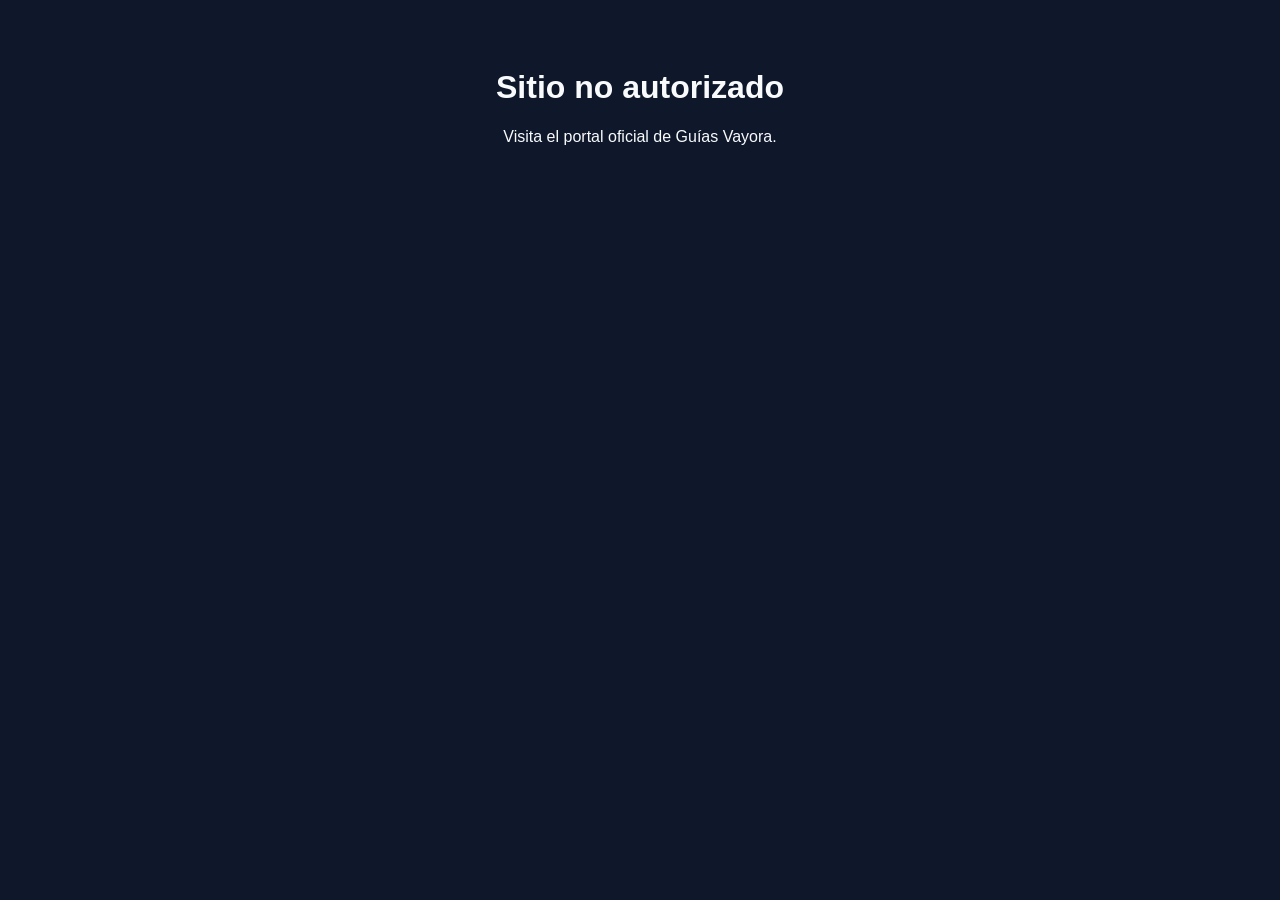
==== commit 7a2416eb: "Implementar arquitectura produccion Cloudflare Pages + D1 (Multi-Admin, cero tokens GitHub, segurida" ====
--- a/pages/admin.html
+++ b/pages/admin.html
@@ -1,1306 +1,610 @@
 <!DOCTYPE html>
-<html lang="es-MX">
+<html lang="es">
 <head>
-    <meta charset="UTF-8">
-    <meta name="viewport" content="width=device-width, initial-scale=1.0">
-    <meta http-equiv="Content-Security-Policy" content="default-src 'self'; script-src 'self' 'unsafe-inline'; style-src 'self' 'unsafe-inline'; img-src 'self' data: https:; connect-src 'self' https://api.github.com https://script.google.com https://script.googleusercontent.com; object-src 'none'; base-uri 'self';">
-    <meta http-equiv="X-Content-Type-Options" content="nosniff">
-    <meta name="referrer" content="strict-origin-when-cross-origin">
-    <title>Panel Maestro CMS | Revista Directorio Viajero</title>
-    <link rel="icon" type="image/svg+xml" href="../assets/logo.svg">
-    <link rel="stylesheet" href="../css/styles.css?v=20261119nav">
-    <style>
-        .admin-wrap { max-width: 1220px; margin: 0 auto; padding: 1.5rem 1.25rem 4rem; }
-        .admin-card { background: var(--bg-card); border: 1px solid var(--border); border-radius: 1rem; padding: 1.35rem; box-shadow: var(--shadow-sm); margin-bottom: 1.25rem; }
-        .admin-grid { display: grid; grid-template-columns: 1.05fr 1fr; gap: 1.25rem; align-items: start; }
-        @media (max-width: 920px) { .admin-grid { grid-template-columns: 1fr; } }
-        .cms-tabs { display: flex; flex-wrap: wrap; gap: 0.5rem; margin: 1.15rem 0; }
-        .cms-tab { background: var(--bg-card); border: 1px solid var(--border); color: var(--text-main); padding: 0.58rem 0.95rem; border-radius: 0.7rem; font-size: 0.85rem; font-weight: 700; cursor: pointer; transition: all 0.15s ease; }
-        .cms-tab:hover { border-color: var(--primary); }
-        .cms-tab.active { background: var(--primary); color: #ffffff; border-color: var(--primary); }
-        .cms-tab.has-pending { border-color: #f59e0b; background: rgba(245, 158, 11, 0.14); color: var(--secondary); }
-        .cms-tab.active.has-pending { background: #d97706; color: #ffffff; border-color: #d97706; }
-        .cms-panel { display: none; }
-        .cms-panel.active { display: block; }
-        .form-group { margin-bottom: 0.85rem; }
-        .form-group label { display: block; font-size: 0.8rem; font-weight: 700; color: var(--secondary); margin-bottom: 0.3rem; }
-        .form-group input, .form-group select, .form-group textarea { width: 100%; padding: 0.62rem 0.8rem; border: 1px solid var(--border); border-radius: 0.55rem; background: var(--bg-muted); color: var(--text-main); font-size: 0.88rem; font-family: inherit; }
-        .grid-2 { display: grid; grid-template-columns: 1fr 1fr; gap: 0.75rem; }
-        @media (max-width: 640px) { .grid-2 { grid-template-columns: 1fr; } }
-        .item-row { display: flex; justify-content: space-between; align-items: center; gap: 0.75rem; padding: 0.8rem; border: 1px solid var(--border); border-radius: 0.7rem; background: var(--bg-muted); margin-bottom: 0.6rem; flex-wrap: wrap; }
-        .btn-mini { padding: 0.38rem 0.65rem; border-radius: 0.45rem; border: 1px solid var(--border); background: var(--bg-card); color: var(--text-main); font-size: 0.78rem; font-weight: 700; cursor: pointer; }
-        .btn-mini:hover { border-color: var(--primary); }
-        .btn-del { color: #dc2626; border-color: rgba(220, 38, 38, 0.3); }
-        .publish-bar { background: #0f172a; color: #ffffff; border-radius: 1rem; padding: 1.1rem 1.4rem; display: flex; justify-content: space-between; align-items: center; flex-wrap: wrap; gap: 1rem; margin: 1.25rem 0; }
-        .sol-card { border: 1px solid var(--border); border-left: 4px solid #f59e0b; background: var(--bg-muted); border-radius: 0.85rem; padding: 1.15rem; margin-bottom: 0.9rem; }
-        .pill-mini { display: inline-block; font-size: 0.72rem; font-weight: 700; padding: 0.18rem 0.55rem; border-radius: 9999px; background: var(--bg-card); border: 1px solid var(--border); color: var(--text-main); }
-        .thumb-strip { display: flex; gap: 0.45rem; flex-wrap: wrap; margin-top: 0.5rem; }
-        .thumb-strip img { width: 72px; height: 50px; object-fit: cover; border-radius: 0.4rem; border: 1px solid var(--border); }
-    /* === RESPONSIVE MOVIL LIMPIO === */
-html, body { max-width: 100%; overflow-x: hidden; }
-@media (max-width: 768px) {
-    .nav-container, .top-nav, header nav {
-        flex-wrap: wrap !important;
-        gap: 0.45rem !important;
-    }
-    .plans-grid, .register-grid, .cards-grid, .catalogo-grid, .agencias-grid {
-        grid-template-columns: 1fr !important;
-    }
-    input, select, textarea { font-size: 16px !important; }
-    .modal-card { width: 95vw !important; padding: 1.15rem !important; }
-}
-</style>
+  <meta charset="UTF-8">
+  <meta name="viewport" content="width=device-width, initial-scale=1.0">
+  <meta name="referrer" content="strict-origin-when-cross-origin">
+  <title>Panel de Control — Guías Vayora</title>
+  <script src="../js/seguridad-vayora.js"></script>
+  <style>
+    :root {
+      --bg: #0f172a; --card: #1e293b; --muted: #0b1220; --border: #334155;
+      --text: #f8fafc; --soft: #94a3b8; --primary: #0ea5e9; --ok: #10b981;
+      --warn: #f59e0b; --danger: #ef4444;
+    }
+    * { box-sizing: border-box; }
+    html, body { margin: 0; padding: 0; background: var(--bg); color: var(--text); font-family: system-ui, -apple-system, Segoe UI, Roboto, sans-serif; max-width: 100%; overflow-x: hidden; }
+    .topbar { display: flex; flex-wrap: wrap; align-items: center; justify-content: space-between; gap: 0.75rem; padding: 0.9rem 1.25rem; background: var(--muted); border-bottom: 1px solid var(--border); position: sticky; top: 0; z-index: 20; }
+    .brand { font-weight: 800; font-size: 1.08rem; display: flex; flex-direction: column; }
+    .brand small { font-weight: 500; font-size: 0.75rem; color: var(--soft); }
+    .wrap { max-width: 1200px; margin: 1.25rem auto; padding: 0 1rem 3rem; }
+    .card { background: var(--card); border: 1px solid var(--border); border-radius: 0.9rem; padding: 1.25rem; margin-bottom: 1rem; }
+    .auth-box { max-width: 440px; margin: 3.5rem auto; }
+    .tabs { display: flex; flex-wrap: wrap; gap: 0.5rem; margin-bottom: 1rem; }
+    .tab-btn { background: var(--card); color: var(--soft); border: 1px solid var(--border); padding: 0.6rem 0.95rem; border-radius: 0.6rem; font-weight: 700; cursor: pointer; font-size: 0.86rem; }
+    .tab-btn.active { background: var(--primary); color: #082f49; border-color: var(--primary); }
+    .grid-2 { display: grid; grid-template-columns: repeat(2, minmax(0, 1fr)); gap: 0.9rem; }
+    .grid-3 { display: grid; grid-template-columns: repeat(3, minmax(0, 1fr)); gap: 0.9rem; }
+    label { display: block; font-size: 0.8rem; font-weight: 700; color: var(--soft); margin-bottom: 0.35rem; }
+    input, textarea, select { width: 100%; padding: 0.65rem 0.8rem; border-radius: 0.55rem; border: 1px solid var(--border); background: var(--muted); color: var(--text); font-size: 0.92rem; }
+    textarea { min-height: 78px; resize: vertical; }
+    .btn { display: inline-flex; align-items: center; justify-content: center; gap: 0.35rem; padding: 0.65rem 1.05rem; border-radius: 0.55rem; border: none; font-weight: 700; font-size: 0.86rem; cursor: pointer; text-decoration: none; }
+    .btn-primary { background: var(--primary); color: #082f49; }
+    .btn-ok { background: var(--ok); color: #052e16; }
+    .btn-warn { background: var(--warn); color: #451a03; }
+    .btn-danger { background: var(--danger); color: #fff; }
+    .btn-ghost { background: transparent; color: var(--text); border: 1px solid var(--border); }
+    .row { display: flex; flex-wrap: wrap; gap: 0.6rem; align-items: center; }
+    .badge { display: inline-block; padding: 0.2rem 0.55rem; border-radius: 999px; font-size: 0.74rem; font-weight: 800; }
+    .b-pend { background: #422006; color: #fde047; }
+    .b-ok { background: #052e16; color: #4ade80; }
+    .b-rej { background: #450a0a; color: #fca5a5; }
+    .table-wrap { overflow-x: auto; }
+    table { width: 100%; border-collapse: collapse; font-size: 0.84rem; }
+    th, td { text-align: left; padding: 0.65rem; border-bottom: 1px solid var(--border); vertical-align: top; }
+    th { color: var(--soft); font-size: 0.76rem; text-transform: uppercase; }
+    .toast { position: fixed; right: 1rem; bottom: 1rem; background: #052e16; color: #bbf7d0; border: 1px solid var(--ok); padding: 0.8rem 1.1rem; border-radius: 0.65rem; font-weight: 700; display: none; z-index: 99; max-width: 90vw; }
+    .toast.err { background: #450a0a; color: #fecaca; border-color: var(--danger); }
+    .hidden { display: none !important; }
+    .chk-line { display: flex; align-items: center; gap: 0.5rem; margin: 0.4rem 0; }
+    .chk-line input { width: auto; }
+    @media (max-width: 768px) {
+      .grid-2, .grid-3 { grid-template-columns: 1fr; }
+      input, select, textarea { font-size: 16px; }
+    }
+  </style>
 </head>
 <body>
-    <header class="navbar">
-        <a href="../index.html" class="brand"><img src="../assets/logo.svg" alt="Panel Maestro" class="brand-icon">Panel Maestro <span>Revista</span></a>
-        <nav class="nav-links">
-            <a href="../index.html" target="_blank" rel="noopener noreferrer">👁️ Ver Revista en Vivo</a>
-            <a href="anunciate.html" target="_blank" rel="noopener noreferrer">📢 Probar Alta</a>
-            <a href="media-kit.html" target="_blank" rel="noopener noreferrer">📄 Media Kit</a>
-            <button type="button" class="dark-toggle" id="btnDarkMode" onclick="toggleModoOscuro()">🌙</button>
-        </nav>
-    </header>
-
-    <main class="admin-wrap">
-        <!-- Conexión GitHub -->
-        <section class="admin-card">
-            <h2 style="font-size: 1.18rem; color: var(--secondary); margin: 0 0 0.25rem;">Conexión con Repositorio (LUISFGARCIAE/directorio-agencias)</h2>
-            <p style="font-size: 0.84rem; color: var(--text-soft); margin: 0 0 0.85rem;">Pega tu Personal Access Token de GitHub para publicar cambios en vivo. Solo vive en esta pestaña mientras trabajas.</p>
-            <div style="display: flex; gap: 0.65rem; flex-wrap: wrap;">
-                <input type="password" id="githubTokenInput" placeholder="ghp_xxxxxxxxxxxxxxxxxxxx o github_pat_..." style="flex: 1; min-width: 240px; padding: 0.68rem 0.85rem; border: 1px solid var(--border); border-radius: 0.6rem; background: var(--bg-muted); color: var(--text-main);">
-                <button type="button" id="btnConectarGithub" class="btn-action btn-primary" onclick="conectarEditorGithub()" style="padding: 0.68rem 1.35rem;">Conectar al Editor</button>
+  <header class="topbar">
+    <div class="brand">
+      <span>🛡️ Guías Vayora — Panel Maestro</span>
+      <small>El mundo tiene más por descubrir • Administración en tiempo real</small>
+    </div>
+    <div class="row">
+      <span id="lblUsuarioActivo" style="font-size:0.82rem; color:var(--soft);"></span>
+      <a href="../index.html" class="btn btn-ghost">🌐 Ver Portada</a>
+      <button id="btnLogout" class="btn btn-danger hidden" type="button">Cerrar Sesión</button>
+    </div>
+  </header>
+
+  <main class="wrap">
+    <!-- Vista 1: Configuracion inicial (solo si no existe ningun admin en D1) -->
+    <section id="vistaSetup" class="card auth-box hidden">
+      <h2 style="margin-top:0;">🔐 Activación Inicial de Superadmin</h2>
+      <p style="font-size:0.85rem; color:var(--soft);">Crea la primera cuenta maestra usando tu variable secreta <code>SETUP_KEY</code> configurada en Cloudflare. Al terminar, esta pantalla se bloquea automáticamente.</p>
+      <form id="formSetup">
+        <div style="margin-bottom:0.75rem;"><label>Clave SETUP_KEY de Cloudflare</label><input type="password" id="stpKey" required></div>
+        <div style="margin-bottom:0.75rem;"><label>Nombre del Administrador</label><input type="text" id="stpNombre" value="Luis Fernando" required></div>
+        <div style="margin-bottom:0.75rem;"><label>Correo de Acceso</label><input type="email" id="stpEmail" value="directorioturistico.mx@gmail.com" required></div>
+        <div style="margin-bottom:1rem;"><label>Contraseña Segura (mín. 10 caracteres)</label><input type="password" id="stpPass" minlength="10" required></div>
+        <button class="btn btn-ok" style="width:100%;" type="submit">Crear Superadministrador</button>
+      </form>
+    </section>
+
+    <!-- Vista 2: Login Multi-Admin (sin tokens de GitHub) -->
+    <section id="vistaLogin" class="card auth-box hidden">
+      <h2 style="margin-top:0;">🔑 Acceso de Administradores</h2>
+      <p style="font-size:0.85rem; color:var(--soft);">Sesión protegida con cookies cifradas <code>HttpOnly</code>. Sin tokens de GitHub en el navegador.</p>
+      <form id="formLogin">
+        <div style="margin-bottom:0.75rem;"><label>Correo Electrónico</label><input type="email" id="lgnEmail" placeholder="directorioturistico.mx@gmail.com" required></div>
+        <div style="margin-bottom:1rem;"><label>Contraseña</label><input type="password" id="lgnPass" required></div>
+        <button class="btn btn-primary" style="width:100%;" type="submit">Entrar al Panel en Vivo</button>
+      </form>
+    </section>
+
+    <!-- Vista 3: Panel Principal -->
+    <section id="vistaPanel" class="hidden">
+      <nav class="tabs">
+        <button class="tab-btn active" data-tab="tabIdentidad">🎨 Identidad y Portada</button>
+        <button class="tab-btn" data-tab="tabPagos">💳 Planes y Pagos</button>
+        <button class="tab-btn" data-tab="tabSolicitudes">📥 Solicitudes (<span id="cntSol">0</span>)</button>
+        <button class="tab-btn" data-tab="tabAgencias">🏢 Agencias (<span id="cntAg">0</span>)</button>
+        <button class="tab-btn" data-tab="tabSeguridad">👥 Admins y Auditoría</button>
+      </nav>
+
+      <!-- TAB 1: Identidad y Portada -->
+      <div id="tabIdentidad" class="card tab-pane">
+        <div class="row" style="justify-content:space-between; margin-bottom:1rem;">
+          <h3 style="margin:0;">Identidad, Contacto y Textos de Portada</h3>
+          <button class="btn btn-ok" id="btnGuardarConfig1" type="button">💾 Guardar y Publicar al Instante</button>
+        </div>
+        <div class="grid-2">
+          <div><label>Nombre de la Página</label><input id="cfgMarca"></div>
+          <div><label>Eslogan Oficial</label><input id="cfgEslogan"></div>
+          <div><label>Correo de Contacto Oficial</label><input type="email" id="cfgCorreo"></div>
+          <div><label>WhatsApp Concierge (solo dígitos)</label><input id="cfgWaConcierge"></div>
+          <div><label>WhatsApp Admin / Comprobantes</label><input id="cfgWaAdmin"></div>
+          <div><label>Insignia del Hero</label><input id="cfgHeroBadge"></div>
+        </div>
+        <div style="margin-top:0.9rem;"><label>Título Principal (Hero)</label><input id="cfgHeroTitulo"></div>
+        <div style="margin-top:0.9rem;"><label>Subtítulo Principal (Hero)</label><textarea id="cfgHeroSubtitulo"></textarea></div>
+        <hr style="border-color:var(--border); margin:1.1rem 0;">
+        <div class="grid-2">
+          <div>
+            <div class="chk-line"><input type="checkbox" id="cfgTopBarVis"><label for="cfgTopBarVis" style="margin:0;">Mostrar Barra Superior (TopBar)</label></div>
+            <label>Mensaje de la Barra Superior</label><input id="cfgTopBarTxt">
+          </div>
+          <div>
+            <div class="chk-line"><input type="checkbox" id="cfgBannerVis"><label for="cfgBannerVis" style="margin:0;">Mostrar Banner Patrocinado</label></div>
+            <label>Título del Banner Patrocinado</label><input id="cfgBannerTit">
+          </div>
+        </div>
+        <div style="margin-top:0.8rem;"><label>Descripción del Banner Patrocinado</label><input id="cfgBannerDesc"></div>
+      </div>
+
+      <!-- TAB 2: Planes y Pagos -->
+      <div id="tabPagos" class="card tab-pane hidden">
+        <div class="row" style="justify-content:space-between; margin-bottom:1rem;">
+          <h3 style="margin:0;">Tarifas, Mercado Pago y Transferencia SPEI</h3>
+          <button class="btn btn-ok" id="btnGuardarConfig2" type="button">💾 Guardar Tarifas y Pagos</button>
+        </div>
+        <p style="font-size:0.83rem; color:var(--soft); margin-top:0;">Los precios configurados aquí se leen directamente desde el servidor al generar el cobro oficial de Mercado Pago (nadie puede alterarlos desde el navegador).</p>
+        <div class="grid-2">
+          <div><label>Precio Plan Estándar (ej. $100 MXN)</label><input id="cfgPrecioEst"></div>
+          <div><label>Precio Plan Destacado (ej. $499 MXN)</label><input id="cfgPrecioDest"></div>
+          <div><label>Link Directo Mercado Pago (Estándar)</label><input type="url" id="cfgMpEst"></div>
+          <div><label>Link Directo Mercado Pago (Destacado)</label><input type="url" id="cfgMpDest"></div>
+          <div><label>Banco SPEI</label><input id="cfgSpeiBanco"></div>
+          <div><label>CLABE Interbancaria (18 dígitos)</label><input id="cfgSpeiClabe"></div>
+          <div><label>Beneficiario SPEI</label><input id="cfgSpeiBenef"></div>
+          <div style="display:flex; align-items:flex-end;">
+            <div class="chk-line"><input type="checkbox" id="cfgCheckoutAuto"><label for="cfgCheckoutAuto" style="margin:0;">Activar Checkout Automático Mercado Pago</label></div>
+          </div>
+        </div>
+      </div>
+
+      <!-- TAB 3: Solicitudes -->
+      <div id="tabSolicitudes" class="card tab-pane hidden">
+        <div class="row" style="justify-content:space-between; margin-bottom:0.8rem;">
+          <h3 style="margin:0;">Bandeja de Solicitudes y Pagos Recibidos</h3>
+          <button class="btn btn-ghost" id="btnRecargarPanel" type="button">🔄 Actualizar</button>
+        </div>
+        <div class="table-wrap">
+          <table>
+            <thead><tr><th>Folio / Fecha</th><th>Negocio y Contacto</th><th>Plan / Pago</th><th>Estado</th><th>Acciones</th></tr></thead>
+            <tbody id="tbodySolicitudes"></tbody>
+          </table>
+        </div>
+      </div>
+
+      <!-- TAB 4: Agencias e Importador -->
+      <div id="tabAgencias" class="card tab-pane hidden">
+        <div class="row" style="justify-content:space-between; margin-bottom:1rem;">
+          <h3 style="margin:0;">Catálogo de Agencias en Vivo</h3>
+          <div class="row">
+            <button class="btn btn-primary" id="btnNuevaAgencia" type="button">➕ Nueva Agencia</button>
+            <label class="btn btn-warn" style="margin:0; cursor:pointer;">📥 Importar agencias.json<input type="file" id="fileImportAgencias" accept=".json" class="hidden"></label>
+            <label class="btn btn-ghost" style="margin:0; cursor:pointer;">📥 Importar config.json<input type="file" id="fileImportConfig" accept=".json" class="hidden"></label>
+          </div>
+        </div>
+
+        <div id="boxEditorAgencia" class="card hidden" style="background:var(--muted);">
+          <h4 id="titEdAgencia" style="margin-top:0;">Editar Agencia</h4>
+          <input type="hidden" id="edAgIdx">
+          <div class="grid-3">
+            <div><label>Nombre del Negocio *</label><input id="edAgNombre"></div>
+            <div><label>Ciudad / Ubicación</label><input id="edAgCiudad"></div>
+            <div><label>Categoría</label>
+              <select id="edAgCat">
+                <option value="viajes|Viajes y Turismo">Viajes y Turismo</option>
+                <option value="bodas|Bodas y Eventos">Bodas y Eventos</option>
+                <option value="hospedaje|Quintas y Estancias">Quintas y Estancias</option>
+                <option value="servicios|Fotografía y Experiencias">Fotografía y Experiencias</option>
+              </select>
             </div>
-                        <div style="display: flex; gap: 0.65rem; flex-wrap: wrap; margin-top: 0.65rem;">
-                <input type="password" id="buzonKeyInput" placeholder="Clave secreta de tu Buzón en la Nube (Google Sheets)" style="flex: 1; min-width: 240px; padding: 0.65rem 0.85rem; border: 1px solid var(--border); border-radius: 0.6rem; background: var(--bg-muted); color: var(--text-main);">
-                <button type="button" class="btn-action btn-outline" onclick="conectarBuzonNube()" style="padding: 0.65rem 1.2rem;">☁️ Sincronizar Buzón Nube</button>
+            <div><label>WhatsApp (dígitos)</label><input id="edAgWa"></div>
+            <div><label>Sitio Web (https://...)</label><input id="edAgWeb"></div>
+            <div><label>URL Logotipo / Foto</label><input id="edAgImg"></div>
+          </div>
+          <div style="margin-top:0.75rem;"><label>Descripción</label><textarea id="edAgDesc"></textarea></div>
+          <div class="row" style="margin-top:0.75rem; justify-content:space-between;">
+            <div class="row">
+              <label class="chk-line"><input type="checkbox" id="edAgDest"> ⭐ Destacada</label>
+              <label class="chk-line"><input type="checkbox" id="edAgActiva" checked> ✅ Visible en portada</label>
             </div>
-            <div id="statusBuzonNube" style="font-size: 0.8rem; font-weight: 600; margin-top: 0.45rem; color: var(--text-soft);"></div>
-            <div id="statusConexion" style="font-size: 0.84rem; font-weight: 700; margin-top: 0.65rem; color: var(--text-soft);">
-                ⏳ Modo lectura cargado. Conecta tu token para publicar cambios en GitHub Pages.
+            <div class="row">
+              <button class="btn btn-ghost" type="button" onclick="cerrarEditorAgencia()">Cancelar</button>
+              <button class="btn btn-ok" type="button" onclick="guardarAgenciaEditada()">💾 Guardar en Vivo</button>
             </div>
-        </section>
-
-        <!-- Barra de Pestañas -->
-        <div class="cms-tabs">
-            <button type="button" id="btnTabSolicitudes" class="cms-tab active" onclick="cambiarTab('tab-solicitudes', this)">📥 Solicitudes por Autorizar (<span id="badgeSolPendientes">0</span>)</button>
-            <button type="button" class="cms-tab" onclick="cambiarTab('tab-revista', this)">🎨 Portada y Revista</button>
-            <button type="button" class="cms-tab" onclick="cambiarTab('tab-anunciantes', this)">📰 Anunciantes (<span id="badgeAnunciantes">0</span>)</button>
-            <button type="button" class="cms-tab" onclick="cambiarTab('tab-ofertas', this)">🔥 Ofertas (<span id="badgeOfertas">0</span>)</button>
-            <button type="button" class="cms-tab" onclick="cambiarTab('tab-guias', this)">🧭 Guías y FAQ</button>
-            <button type="button" class="cms-tab" onclick="cambiarTab('tab-comercial', this)">💼 Tarifas y Mercado Pago</button>
-            <button type="button" class="cms-tab" onclick="cambiarTab('tab-prospeccion', this)">🎯 Prospección CRM</button>
-            <button type="button" class="cms-tab" onclick="cambiarTab('tab-respaldo', this)">💾 Respaldo</button>
-        </div>
-
-        <!-- Barra de Publicación Global -->
-        <div class="publish-bar">
-            <div>
-                <strong style="font-size: 1rem; display: block;">¿Terminaste tus cambios manuales?</strong>
-                <span id="statusPublicacion" style="font-size: 0.82rem; color: #cbd5e1;">Se actualizarán los archivos en GitHub y el sitio en vivo en ~10 segundos.</span>
+          </div>
+        </div>
+
+        <div style="margin-bottom:0.8rem;"><input id="filtroAgencias" placeholder="🔎 Buscar agencia por nombre, ciudad o giro..."></div>
+        <div class="table-wrap">
+          <table>
+            <thead><tr><th>Negocio</th><th>Giro / Ciudad</th><th>Estado</th><th>Acciones</th></tr></thead>
+            <tbody id="tbodyAgencias"></tbody>
+          </table>
+        </div>
+      </div>
+
+      <!-- TAB 5: Admins y Auditoria -->
+      <div id="tabSeguridad" class="card tab-pane hidden">
+        <div class="grid-2">
+          <div>
+            <h3 style="margin-top:0;">👥 Administradores con Acceso</h3>
+            <form id="formNuevoAdmin" class="card" style="background:var(--muted);">
+              <div style="margin-bottom:0.6rem;"><label>Nombre</label><input id="admNombre" required></div>
+              <div style="margin-bottom:0.6rem;"><label>Correo</label><input type="email" id="admEmail" required></div>
+              <div style="margin-bottom:0.6rem;"><label>Rol</label><select id="admRol"><option value="editor">Editor (cambios y solicitudes)</option><option value="superadmin">Superadmin (control total)</option></select></div>
+              <div style="margin-bottom:0.8rem;"><label>Contraseña (mín. 10 caracteres)</label><input type="password" id="admPass" minlength="10" required></div>
+              <button class="btn btn-primary" type="submit">➕ Agregar Administrador</button>
+            </form>
+            <div class="table-wrap">
+              <table><thead><tr><th>Usuario</th><th>Rol</th><th>Estado</th></tr></thead><tbody id="tbodyAdmins"></tbody></table>
             </div>
-            <button type="button" id="btnPublicarTodo" class="btn-action btn-whatsapp" onclick="publicarTodoEnVivo()" style="padding: 0.78rem 1.4rem; font-size: 0.92rem;">
-                🚀 Publicar Todos los Cambios en Vivo
-            </button>
-        </div>
-
-        <!-- ================================================================ -->
-        <!-- TAB 1: SOLICITUDES POR AUTORIZAR                                 -->
-        <!-- ================================================================ -->
-        <section id="tab-solicitudes" class="cms-panel active">
-            <div class="admin-card">
-                <div style="display:flex; justify-content:space-between; align-items:center; flex-wrap:wrap; gap:0.75rem; margin-bottom:0.85rem;">
-                    <div>
-                        <h3 style="font-size: 1.15rem; color: var(--secondary); margin: 0 0 0.2rem;">📥 Solicitudes Recibidas Esperando Autorización</h3>
-                        <p style="font-size: 0.84rem; color: var(--text-soft); margin: 0;">Ningún anuncio se muestra en la revista pública hasta que tú presiones <strong>Autorizar y Publicar</strong>.</p>
-                    </div>
-                    <button type="button" class="btn-mini" onclick="sincronizarSolicitudesNube(true)">🔄 Actualizar Bandeja (Nube + Local)</button>
-                </div>
-                <div id="listaSolicitudesPendientes"></div>
+          </div>
+          <div>
+            <h3 style="margin-top:0;">📜 Bitácora de Auditoría (Últimos 100 eventos)</h3>
+            <div class="table-wrap" style="max-height:460px; overflow-y:auto;">
+              <table><thead><tr><th>Fecha</th><th>Admin</th><th>Acción / Detalle</th></tr></thead><tbody id="tbodyAuditoria"></tbody></table>
             </div>
-        </section>
-
-        <!-- ================================================================ -->
-        <!-- TAB 2: PORTADA Y REVISTA (CONTROL MANUAL)                        -->
-        <!-- ================================================================ -->
-        <section id="tab-revista" class="cms-panel">
-            <div class="admin-grid">
-                <div class="admin-card">
-                    <h3 style="font-size: 1.1rem; color: var(--secondary); margin: 0 0 0.9rem;">✏️ Textos y Encabezado de la Revista</h3>
-                    <div class="form-group">
-                        <label style="display:flex; align-items:center; gap:0.5rem;">
-                            <input type="checkbox" id="revTopBarActivo" style="width:auto;"> Mostrar Barra Promocional Superior
-                        </label>
-                    </div>
-                    <div class="form-group">
-                        <label>Texto de Barra Promocional Superior</label>
-                        <input type="text" id="revTopBarTexto" placeholder="Ej. 📢 Espacios disponibles edición Noviembre 2026">
-                    </div>
-                    <div class="form-group">
-                        <label>Aviso de Plataforma Publicitaria (Franja Superior)</label>
-                        <textarea id="revDisclaimerTexto" rows="2"></textarea>
-                    </div>
-                    <div class="form-group">
-                        <label>Etiqueta de Edición (Kicker)</label>
-                        <input type="text" id="revKickerTexto">
-                    </div>
-                    <div class="form-group">
-                        <label>Título Principal de Portada</label>
-                        <input type="text" id="revHeroTitle">
-                    </div>
-                    <div class="form-group">
-                        <label>Subtítulo de Portada</label>
-                        <textarea id="revHeroSubtitle" rows="2"></textarea>
-                    </div>
-                </div>
-
-                <div class="admin-card">
-                    <h3 style="font-size: 1.1rem; color: var(--secondary); margin: 0 0 0.9rem;">⭐ Portada Destacada y Secciones Visibles</h3>
-                    <div class="form-group">
-                        <label style="display:flex; align-items:center; gap:0.5rem;">
-                            <input type="checkbox" id="revMostrarSpotlight" style="width:auto;"> Mostrar bloque gigante "Portada de la Edición"
-                        </label>
-                    </div>
-                    <div class="form-group">
-                        <label>Elegir Anunciante en Portada de la Edición</label>
-                        <select id="revSpotlightId">
-                            <option value="">✨ Automático (Primer anunciante destacado)</option>
-                        </select>
-                    </div>
-                    <div class="form-group">
-                        <label>Tema de Color Predeterminado</label>
-                        <select id="revTemaDefault">
-                            <option value="oceano">🔵 Océano (Turismo / Revista)</option>
-                            <option value="bodas">🌹 Bodas y Eventos</option>
-                            <option value="natura">🟢 Natura y Aventura</option>
-                        </select>
-                    </div>
-                    <hr style="border:0; border-top:1px solid var(--border); margin:1rem 0;">
-                    <div style="display:flex; flex-direction:column; gap:0.55rem; font-size:0.86rem; font-weight:700;">
-                        <label style="display:flex; align-items:center; gap:0.5rem;"><input type="checkbox" id="revMostrarOfertas" style="width:auto;"> Mostrar sección "🔥 Promociones de Temporada"</label>
-                        <label style="display:flex; align-items:center; gap:0.5rem;"><input type="checkbox" id="revMostrarCta" style="width:auto;"> Mostrar banner "¿Quieres anunciar tus servicios aquí?"</label>
-                        <label style="display:flex; align-items:center; gap:0.5rem;"><input type="checkbox" id="revMostrarGuias" style="width:auto;"> Mostrar sección "🧭 Guías Editoriales"</label>
-                        <label style="display:flex; align-items:center; gap:0.5rem;"><input type="checkbox" id="revMostrarFaq" style="width:auto;"> Mostrar sección "❓ Preguntas Frecuentes"</label>
-                    </div>
-                    <button type="button" class="btn-action btn-primary" style="width:100%; margin-top:1.2rem;" onclick="aplicarCambiosRevistaLocal()">
-                        💾 Guardar Cambios de Portada (Listo para Publicar)
-                    </button>
-                </div>
-            </div>
-        </section>
-
-        <!-- ================================================================ -->
-        <!-- TAB 3: ANUNCIANTES (CATÁLOGO REVISTA)                            -->
-        <!-- ================================================================ -->
-        <section id="tab-anunciantes" class="cms-panel">
-            <div class="admin-grid">
-                <div class="admin-card">
-                    <div style="display:flex; justify-content:space-between; align-items:center; margin-bottom:0.85rem;">
-                        <h3 id="tituloFormAnun" style="font-size: 1.08rem; color: var(--secondary); margin: 0;">➕ Agregar / Editar Anunciante</h3>
-                        <button type="button" class="btn-mini" onclick="limpiarFormAnunciante()">Limpiar</button>
-                    </div>
-                    <input type="hidden" id="anunEditIdx" value="-1">
-                    <input type="hidden" id="anunOrigenSolIdx" value="-1">
-
-                    <div class="grid-2">
-                        <div class="form-group">
-                            <label>Nombre Comercial *</label>
-                            <input type="text" id="anunNombre" placeholder="Ej. Caribe Azul Experiencias">
-                        </div>
-                        <div class="form-group">
-                            <label>Sector / Categoría *</label>
-                            <select id="anunCategoria">
-                                <option value="viajes|Viajes y Turismo">✈️ Viajes y Turismo</option>
-                                <option value="hoteles|Hoteles y Hostales">🏨 Hoteles y Hostales</option>
-                                <option value="bodas|Bodas y Eventos">💍 Bodas y Eventos</option>
-                                <option value="hospedaje|Quintas y Estancias">🏡 Quintas y Estancias</option>
-                                <option value="gastronomia|Restaurantes y Terrazas">🍽️ Restaurantes y Terrazas</option>
-                                <option value="transporte|Transporte Turístico">🚐 Transporte Turístico</option>
-                                <option value="musica|Música, DJs y Grupos">🎶 Música, DJs y Grupos</option>
-                                <option value="aventura|Parques y Aventura">🧗‍♂️ Parques y Aventura</option>
-                                <option value="servicios|Fotografía y Experiencias">📸 Fotografía y Experiencias</option>
-                            </select>
-                        </div>
-                    </div>
-
-                    <div class="grid-2">
-                        <div class="form-group">
-                            <label>Cobro / Tarifa Visible *</label>
-                            <input type="text" id="anunRangoPrecio" placeholder="Ej. $$ • $3,450 MXN / noche">
-                        </div>
-                        <div class="form-group">
-                            <label>Duración del Servicio / Estancia *</label>
-                            <input type="text" id="anunDuracion" placeholder="Ej. 4 Días / 3 Noches o 5 hrs">
-                        </div>
-                    </div>
-
-                    <div class="grid-2">
-                        <div class="form-group">
-                            <label>Lugar / Cobertura *</label>
-                            <input type="text" id="anunSalidaDesde" placeholder="Ej. Tepoztlán, Morelos / CDMX">
-                        </div>
-                        <div class="form-group">
-                            <label>WhatsApp de Ventas (con 52) *</label>
-                            <input type="tel" id="anunWhatsapp" placeholder="525512345678">
-                        </div>
-                    </div>
-
-                    <div class="form-group">
-                        <label>Promoción Vigente en Tarjeta</label>
-                        <input type="text" id="anunPromocion" placeholder="Ej. 15% OFF reservando directo + desayuno incluido">
-                    </div>
-
-                    <div class="grid-2">
-                        <div class="form-group">
-                            <label>Tipos de Cobro (separados por coma)</label>
-                            <input type="text" id="anunTiposCobro" placeholder="Tarjeta Crédito/Débito, 3 y 6 MSI, Transferencia SPEI, Efectivo">
-                        </div>
-                        <div class="form-group">
-                            <label>Especialidad breve</label>
-                            <input type="text" id="anunEspecialidad" placeholder="Ej. Paquetes todo incluido con vuelo">
-                        </div>
-                    </div>
-
-                    <div class="form-group">
-                        <label>Descripción de la Oferta / Producto *</label>
-                        <textarea id="anunDescripcion" rows="2" placeholder="Describe qué incluye, beneficios y condiciones principales..."></textarea>
-                    </div>
-
-                    <div class="form-group">
-                        <label>Galería de Fotos (URLs https:// separadas por coma)</label>
-                        <textarea id="anunGaleria" rows="2" placeholder="https://foto1.jpg, https://foto2.jpg, https://foto3.jpg"></textarea>
-                    </div>
-
-                    <div class="grid-2">
-                        <div class="form-group">
-                            <label>Amenidades / Incluye (separadas por coma)</label>
-                            <input type="text" id="anunAmenidades" placeholder="🍳 Desayuno, 🚗 Estacionamiento, 📶 Wi-Fi">
-                        </div>
-                        <div class="form-group">
-                            <label>Sitio Web / Red Social (https://)</label>
-                            <input type="url" id="anunWeb" placeholder="https://tunegocio.com">
-                        </div>
-                    </div>
-
-                    <div class="grid-2">
-                        <div class="form-group">
-                            <label>Código de Cupón (opcional)</label>
-                            <input type="text" id="anunCuponCod" placeholder="Ej. VERANO15">
-                        </div>
-                        <div class="form-group">
-                            <label>Etiqueta de Verificación / Rating</label>
-                            <input type="text" id="anunEtiqueta" value="✔ Anunciante Verificado">
-                        </div>
-                    </div>
-
-                    <div style="display:flex; gap:1rem; align-items:center; flex-wrap:wrap; margin-bottom:1rem;">
-                        <label style="font-size:0.84rem; font-weight:700; display:flex; align-items:center; gap:0.4rem;">
-                            <input type="checkbox" id="anunDestacada" style="width:auto;"> ⭐ Anunciante Destacado (Plan $499)
-                        </label>
-                    </div>
-
-                    <button type="button" class="btn-action btn-primary" style="width:100%;" onclick="guardarAnuncianteLocal()">
-                        💾 Guardar Anunciante en Catálogo
-                    </button>
-                </div>
-
-                <div class="admin-card">
-                    <div style="display:flex; justify-content:space-between; align-items:center; flex-wrap:wrap; gap:0.5rem; margin-bottom:0.85rem;">
-                        <h3 style="font-size: 1.08rem; color: var(--secondary); margin: 0;">📋 Anunciantes Publicados</h3>
-                        <button type="button" class="btn-mini btn-del" onclick="eliminarTodosLosDemo()">🧹 Limpiar "-demo"</button>
-                    </div>
-                    <input type="search" id="filtroAdminAnun" placeholder="🔍 Filtrar anunciante por nombre o sector..." oninput="renderizarListaAnunciantes()" style="width:100%; padding:0.58rem 0.8rem; border:1px solid var(--border); border-radius:0.55rem; background:var(--bg-muted); color:var(--text-main); margin-bottom:0.85rem;">
-                    <div id="listaAnunciantesAdmin" style="max-height: 680px; overflow-y: auto;"></div>
-                </div>
-            </div>
-        </section>
-
-        <!-- ================================================================ -->
-        <!-- TAB 4: OFERTAS Y PROMOCIONES                                     -->
-        <!-- ================================================================ -->
-        <section id="tab-ofertas" class="cms-panel">
-            <div class="admin-grid">
-                <div class="admin-card">
-                    <h3 style="font-size: 1.08rem; color: var(--secondary); margin: 0 0 0.85rem;">🔥 Nueva Promoción de Temporada</h3>
-                    <div class="form-group"><label>Nombre del Anunciante *</label><input type="text" id="ofAgencia" placeholder="Ej. Caribe Azul Experiencias"></div>
-                    <div class="form-group"><label>Título de la Promoción *</label><input type="text" id="ofTitulo" placeholder="Ej. Paquete 4 Días Todo Incluido"></div>
-                    <div class="grid-2">
-                        <div class="form-group"><label>Precio Visible *</label><input type="text" id="ofPrecio" placeholder="$8,990 MXN"></div>
-                        <div class="form-group"><label>Etiqueta</label><input type="text" id="ofEtiqueta" value="🔥 Promo Vigente"></div>
-                    </div>
-                    <div class="form-group"><label>Detalle breve *</label><textarea id="ofDetalle" rows="2"></textarea></div>
-                    <div class="grid-2">
-                        <div class="form-group"><label>WhatsApp (con 52)</label><input type="tel" id="ofWa" placeholder="525512345678"></div>
-                        <div class="form-group"><label>URL de Imagen (https://)</label><input type="url" id="ofImg" placeholder="https://images.unsplash.com/..."></div>
-                    </div>
-                    <button type="button" class="btn-action btn-primary" style="width:100%;" onclick="agregarOfertaLocal()">➕ Agregar Promoción</button>
-                </div>
-                <div class="admin-card">
-                    <h3 style="font-size: 1.08rem; color: var(--secondary); margin: 0 0 0.85rem;">📋 Promociones Activas</h3>
-                    <div id="listaOfertasAdmin"></div>
-                </div>
-            </div>
-        </section>
-
-        <!-- ================================================================ -->
-        <!-- TAB 5: GUÍAS Y FAQ                                               -->
-        <!-- ================================================================ -->
-        <section id="tab-guias" class="cms-panel">
-            <div class="admin-grid">
-                <div class="admin-card">
-                    <h3 style="font-size: 1.08rem; color: var(--secondary); margin: 0 0 0.85rem;">🧭 Agregar Guía Editorial</h3>
-                    <div class="grid-2">
-                        <div class="form-group"><label>Categoría</label><input type="text" id="guiaCat" placeholder="Viajes / Bodas / Consejos"></div>
-                        <div class="form-group"><label>Título *</label><input type="text" id="guiaTitulo"></div>
-                    </div>
-                    <div class="form-group"><label>Resumen corto *</label><input type="text" id="guiaResumen"></div>
-                    <div class="form-group"><label>Contenido completo *</label><textarea id="guiaContenido" rows="3"></textarea></div>
-                    <button type="button" class="btn-action btn-primary" style="width:100%; margin-bottom:1rem;" onclick="agregarGuiaLocal()">➕ Guardar Guía</button>
-                    <div id="listaGuiasAdmin"></div>
-                </div>
-
-                <div class="admin-card">
-                    <h3 style="font-size: 1.08rem; color: var(--secondary); margin: 0 0 0.85rem;">❓ Preguntas Frecuentes (FAQ)</h3>
-                    <div class="form-group"><label>Pregunta *</label><input type="text" id="faqPregunta" placeholder="Ej. ¿Cobran comisión por reservar?"></div>
-                    <div class="form-group"><label>Respuesta *</label><textarea id="faqRespuesta" rows="2"></textarea></div>
-                    <button type="button" class="btn-action btn-primary" style="width:100%; margin-bottom:1rem;" onclick="agregarFaqLocal()">➕ Guardar Pregunta</button>
-                    <div id="listaFaqAdmin"></div>
-                </div>
-            </div>
-        </section>
-
-        <!-- ================================================================ -->
-        <!-- TAB 6: TARIFAS, CONTACTO Y MERCADO PAGO                          -->
-        <!-- ================================================================ -->
-        <section id="tab-comercial" class="cms-panel">
-            <div class="admin-grid">
-                <div class="admin-card">
-                    <h3 style="font-size: 1.08rem; color: var(--secondary); margin: 0 0 0.85rem;">💼 Contacto Comercial y Planes</h3>
-                    <div class="grid-2">
-                        <div class="form-group"><label>WhatsApp Comercial (con 52)</label><input type="tel" id="cfgWaAdmin"></div>
-                        <div class="form-group"><label>Correo Oficial</label><input type="email" id="cfgCorreoAdmin"></div>
-                    </div>
-                    <div class="grid-2">
-                        <div class="form-group"><label>Precio Plan Estándar</label><input type="text" id="cfgEstPrecio"></div>
-                        <div class="form-group"><label>Nota Plan Estándar</label><input type="text" id="cfgEstNota"></div>
-                    </div>
-                    <div class="grid-2">
-                        <div class="form-group"><label>Precio Plan Destacado</label><input type="text" id="cfgDestPrecio"></div>
-                        <div class="form-group"><label>Nota Plan Destacado</label><input type="text" id="cfgDestNota"></div>
-                    </div>
-                    <div class="grid-2">
-                        <div class="form-group"><label>Precio Oferta Temporada (Media Kit)</label><input type="text" id="cfgOfertaPrecio"></div>
-                        <div class="form-group"><label>Precio Banner Patrocinado (Media Kit)</label><input type="text" id="cfgBannerPrecio"></div>
-                    </div>
-                </div>
-
-                <div class="admin-card">
-                    <h3 style="font-size: 1.08rem; color: #009ee3; margin: 0 0 0.85rem;">💳 Mercado Pago y Transferencia SPEI</h3>
-                    <div style="display:flex; gap:1rem; flex-wrap:wrap; margin-bottom:0.85rem; font-size:0.84rem; font-weight:700;">
-                        <label style="display:flex; align-items:center; gap:0.4rem;"><input type="checkbox" id="cfgMostrarPagos" style="width:auto;"> Mostrar pagos</label>
-                        <label style="display:flex; align-items:center; gap:0.4rem;"><input type="checkbox" id="cfgModoDemoPago" style="width:auto;"> Modo simulación</label>
-                    </div>
-                    <div class="form-group"><label>Link Mercado Pago — Plan Estándar</label><input type="url" id="cfgMpLinkEst" placeholder="https://mpago.la/..."></div>
-                    <div class="form-group"><label>Link Mercado Pago — Plan Destacado</label><input type="url" id="cfgMpLinkDest" placeholder="https://mpago.la/..."></div>
-                    <div class="grid-2">
-                        <div class="form-group"><label>Banco SPEI</label><input type="text" id="cfgSpeiBanco"></div>
-                        <div class="form-group"><label>CLABE Interbancaria</label><input type="text" id="cfgSpeiClabe"></div>
-                    </div>
-                                        <div class="form-group"><label>Beneficiario SPEI</label><input type="text" id="cfgSpeiBenef"></div>
-                    <div class="form-group"><label>☁️ URL del Buzón en la Nube (Google Apps Script /exec)</label><input type="url" id="cfgBuzonNubeUrl" placeholder="https://script.google.com/macros/s/.../exec"></div>
-                    <button type="button" class="btn-action btn-primary" style="width:100%;" onclick="guardarComercialLocal()">💾 Guardar Tarifas y Pagos</button>
-                </div>
-            </div>
-        </section>
-
-        <!-- ================================================================ -->
-        <!-- TAB 7: PROSPECCIÓN CRM                                           -->
-        <!-- ================================================================ -->
-        <section id="tab-prospeccion" class="cms-panel">
-            <div class="admin-grid">
-                <div class="admin-card">
-                    <h3 style="font-size: 1.08rem; color: var(--secondary); margin: 0 0 0.65rem;">🚀 Prospección en 1 Clic (WhatsApp)</h3>
-                    <div class="form-group"><label>Nombre del Negocio Prospecto *</label><input type="text" id="prosNombre" placeholder="Ej. Hotel Boutique Vista Azul"></div>
-                    <div class="grid-2">
-                        <div class="form-group"><label>WhatsApp (10 dígitos o 52)</label><input type="tel" id="prosWhatsApp" placeholder="5512345678"></div>
-                        <div class="form-group">
-                            <label>Sector</label>
-                            <select id="prosGiro">
-                                <option value="Agencia de Viajes">✈️ Agencia de Viajes</option>
-                                <option value="Hotel o Boutique">🏨 Hotel / Hostal</option>
-                                <option value="Jardín o Hacienda de Bodas">💍 Bodas y Eventos</option>
-                                <option value="Quinta o Estancia">🏡 Quinta / Estancia</option>
-                                <option value="Restaurante o Terraza">🍽️ Gastronomía</option>
-                                <option value="Transporte o Tour">🚐 Transporte / Aventura</option>
-                            </select>
-                        </div>
-                    </div>
-                    <button type="button" class="btn-action btn-whatsapp" style="width:100%;" onclick="enviarProspeccionWhatsApp()">💬 Enviar Invitación por WhatsApp y Registrar</button>
-                </div>
-                <div class="admin-card">
-                    <h3 style="font-size: 1.08rem; color: var(--secondary); margin: 0 0 0.75rem;">📋 Prospectos (<span id="countProspectos">0</span>)</h3>
-                    <div id="listaProspectosAdmin"></div>
-                </div>
-            </div>
-        </section>
-
-        <!-- ================================================================ -->
-        <!-- TAB 8: RESPALDO JSON                                             -->
-        <!-- ================================================================ -->
-        <section id="tab-respaldo" class="cms-panel">
-            <div class="admin-card">
-                <h3 style="font-size: 1.1rem; color: var(--secondary); margin: 0 0 0.5rem;">💾 Respaldo Local de Datos</h3>
-                <p style="font-size: 0.86rem; color: var(--text-soft); margin-bottom: 1rem;">Descarga en cualquier momento una copia íntegra de tus archivos JSON actuales.</p>
-                <div style="display:flex; gap:0.75rem; flex-wrap:wrap;">
-                    <button type="button" class="btn-action btn-primary" onclick="descargarRespaldo('agencias.json', catalogoActual)">⬇️ Descargar agencias.json</button>
-                    <button type="button" class="btn-action btn-outline" onclick="descargarRespaldo('config.json', configActual)">⬇️ Descargar config.json</button>
-                </div>
-            </div>
-        </section>
-    </main>
-
-    <script>
-        const GH_OWNER = "LUISFGARCIAE";
-        const GH_REPO  = "directorio-agencias";
-        const GH_BRANCH = "main";
-
-        let githubToken = "";
-        let editorConectado = false;
-        let configActual = {};
-        let catalogoActual = { anunciantes: [], ofertas: [], guias: [], faq: [] };
-        let cambiosPendientes = false;
-        let solicitudesNubeCache = [];
-        let buzonAdminKey = "";
-        let solicitudEnEdicionId = "";
-
-        function escaparHTML(str) {
-            return String(str || "")
-                .replace(/&/g, "&amp;")
-                .replace(/</g, "&lt;")
-                .replace(/>/g, "&gt;")
-                .replace(/"/g, "&quot;")
-                .replace(/'/g, "&#39;");
+          </div>
+        </div>
+      </div>
+    </section>
+  </main>
+
+  <div id="toast" class="toast"></div>
+
+  <script>
+    const esc = (s) => (window.VayoraSec ? window.VayoraSec.escapeHTML(s) : String(s || ""));
+    let STATE = { admin: null, config: {}, agencias: [], solicitudes: [], auditoria: [], admins: [] };
+
+    function notificar(msg, esError = false) {
+      const t = document.getElementById("toast");
+      t.textContent = msg;
+      t.className = "toast" + (esError ? " err" : "");
+      t.style.display = "block";
+      clearTimeout(window._tToast);
+      window._tToast = setTimeout(() => { t.style.display = "none"; }, 3500);
+    }
+
+    async function api(url, opts = {}) {
+      const r = await fetch(url, Object.assign({ credentials: "same-origin" }, opts));
+      return r.json();
+    }
+
+    async function iniciar() {
+      try {
+        const res = await api("/api/auth");
+        if (!res.ok) throw new Error(res.error || "API no disponible aún");
+        if (res.requiereSetup) {
+          document.getElementById("vistaSetup").classList.remove("hidden");
+        } else if (!res.autenticado) {
+          document.getElementById("vistaLogin").classList.remove("hidden");
+        } else {
+          await cargarPanel();
         }
-
-        function validarUrlSegura(urlRaw) {
-            const limpio = String(urlRaw || "").trim();
-            if (!limpio) return "";
-            try {
-                const u = new URL(limpio);
-                if (u.protocol === "https:" || u.protocol === "http:") return u.href;
-            } catch (e) {}
-            return "";
-        }
-
-        function decodeBase64UTF8(b64) {
-            const bin = atob(b64.replace(/\n/g, ""));
-            const bytes = Uint8Array.from(bin, c => c.charCodeAt(0));
-            return new TextDecoder("utf-8").decode(bytes);
-        }
-
-        function encodeBase64UTF8(str) {
-            const bytes = new TextEncoder().encode(str);
-            let bin = "";
-            for (let i = 0; i < bytes.length; i++) bin += String.fromCharCode(bytes[i]);
-            return btoa(bin);
-        }
-
-        function toggleModoOscuro() {
-            const next = document.documentElement.getAttribute("data-theme") === "dark" ? "light" : "dark";
-            document.documentElement.setAttribute("data-theme", next);
-            localStorage.setItem("dv_dark_mode", next);
-            document.getElementById("btnDarkMode").textContent = next === "dark" ? "☀️" : "🌙";
-        }
-
-        function marcarCambiosSinPublicar(msg) {
-            cambiosPendientes = true;
-            const st = document.getElementById("statusPublicacion");
-            if (st) {
-                st.textContent = "⚠️ " + (msg || "Tienes cambios guardados localmente. Presiona 'Publicar Todos los Cambios en Vivo' para subirlos.");
-                st.style.color = "#fde047";
-            }
-        }
-
-        function cambiarTab(tabId, btn) {
-            document.querySelectorAll(".cms-panel").forEach(p => p.classList.remove("active"));
-            document.querySelectorAll(".cms-tab").forEach(b => b.classList.remove("active"));
-            const panel = document.getElementById(tabId);
-            if (panel) panel.classList.add("active");
-            if (btn) btn.classList.add("active");
-            if (tabId === "tab-solicitudes") renderizarSolicitudesPendientes();
-        }
-
-        // ======================================================================
-        // CONEXIÓN GITHUB Y CARGA DE ARCHIVOS
-        // ======================================================================
-        async function leerArchivoGithub(path) {
-            const res = await fetch(`https://api.github.com/repos/${GH_OWNER}/${GH_REPO}/contents/${path}?ref=${GH_BRANCH}&t=${Date.now()}`, {
-                headers: {
-                    "Authorization": `Bearer ${githubToken}`,
-                    "Accept": "application/vnd.github+json"
-                }
-            });
-            if (!res.ok) throw new Error(`HTTP ${res.status} leyendo ${path}`);
-            const data = await res.json();
-            return { json: JSON.parse(decodeBase64UTF8(data.content)), sha: data.sha };
-        }
-
-        async function guardarArchivoGithub(path, obj, mensaje) {
-            if (!githubToken) throw new Error("Primero conecta tu Personal Access Token de GitHub.");
-            const actual = await leerArchivoGithub(path);
-            const res = await fetch(`https://api.github.com/repos/${GH_OWNER}/${GH_REPO}/contents/${path}`, {
-                method: "PUT",
-                headers: {
-                    "Authorization": `Bearer ${githubToken}`,
-                    "Accept": "application/vnd.github+json",
-                    "Content-Type": "application/json"
-                },
-                body: JSON.stringify({
-                    message: mensaje,
-                    content: encodeBase64UTF8(JSON.stringify(obj, null, 2)),
-                    sha: actual.sha,
-                    branch: GH_BRANCH
-                })
-            });
-            if (!res.ok) {
-                const errTxt = await res.text();
-                throw new Error(`Error al guardar ${path}: ${res.status} ${errTxt}`);
-            }
-            return await res.json();
-        }
-
-        async function conectarEditorGithub() {
-            const tk = document.getElementById("githubTokenInput").value.trim();
-            const st = document.getElementById("statusConexion");
-            if (!tk) {
-                alert("Pega tu Personal Access Token de GitHub.");
-                return;
-            }
-            githubToken = tk;
-            sessionStorage.setItem("dv_gh_token_session", tk);
-            st.textContent = "⏳ Conectando con GitHub...";
-            st.style.color = "#0284c7";
-            try {
-                const [cfgRes, catRes] = await Promise.all([
-                    leerArchivoGithub("data/config.json"),
-                    leerArchivoGithub("data/agencias.json")
-                ]);
-                configActual = cfgRes.json || {};
-                catalogoActual = catRes.json || { anunciantes: [], ofertas: [], guias: [], faq: [] };
-                editorConectado = true;
-                st.textContent = "✅ Editor conectado. Ya puedes autorizar solicitudes, editar la portada de la revista y publicar cambios.";
-                st.style.color = "#16a34a";
-                hidratarTodoElPanel();
-            } catch (e) {
-                editorConectado = false;
-                st.textContent = "❌ No se pudo conectar: verifica que el token tenga permiso 'Contents: Read and write'. (" + e.message + ")";
-                st.style.color = "#dc2626";
-            }
-        }
-
-        async function cargarDatosSoloLectura() {
-            try {
-                const [rCfg, rCat] = await Promise.all([
-                    fetch("../data/config.json?t=" + Date.now()),
-                    fetch("../data/agencias.json?t=" + Date.now())
-                ]);
-                if (rCfg.ok) configActual = await rCfg.json();
-                if (rCat.ok) catalogoActual = await rCat.json();
-                hidratarTodoElPanel();
-            } catch (e) {}
-        }
-
-        async function publicarTodoEnVivo() {
-            if (!editorConectado) {
-                alert("Primero pega tu token de GitHub arriba y haz clic en 'Conectar al Editor'.");
-                return;
-            }
-            aplicarCambiosRevistaLocal(true);
-            guardarComercialLocal(true);
-
-            const st = document.getElementById("statusPublicacion");
-            const btn = document.getElementById("btnPublicarTodo");
-            btn.disabled = true;
-            st.textContent = "⏳ Publicando config.json y agencias.json en GitHub Pages...";
-            st.style.color = "#7dd3fc";
-
-            try {
-                await guardarArchivoGithub("data/config.json", configActual, "Actualizar configuracion manual de Revista desde Panel Maestro");
-                await guardarArchivoGithub("data/agencias.json", catalogoActual, "Actualizar catalogo de anunciantes desde Panel Maestro");
-                cambiosPendientes = false;
-                st.textContent = "✅ ¡Todo publicado con éxito! Recarga el sitio público en ~10 segundos para ver los cambios.";
-                st.style.color = "#4ade80";
-            } catch (e) {
-                st.textContent = "❌ Error al publicar: " + e.message;
-                st.style.color = "#fca5a5";
-            } finally {
-                btn.disabled = false;
-            }
-        }
-
-                // ======================================================================
-        // BANDEJA DE SOLICITUDES POR AUTORIZAR (NUBE GOOGLE SHEETS + LOCAL)
-        // ======================================================================
-        function conectarBuzonNube() {
-            const k = document.getElementById("buzonKeyInput").value.trim();
-            if (!k) {
-                alert("Ingresa la clave secreta que configuraste en ADMIN_KEY de tu Google Apps Script.");
-                return;
-            }
-            buzonAdminKey = k;
-            sessionStorage.setItem("dv_buzon_key_session", k);
-            sincronizarSolicitudesNube(true);
-        }
-
-        async function sincronizarSolicitudesNube(mostrarEstado) {
-            const url = validarUrlSegura(configActual.buzonNubeUrl || "");
-            const st = document.getElementById("statusBuzonNube");
-            if (!url) {
-                if (st && mostrarEstado) {
-                    st.textContent = "ℹ️ Aún no hay URL de Buzón en la Nube en config.json (pégala en '💼 Tarifas y Mercado Pago').";
-                    st.style.color = "#d97706";
-                }
-                renderizarSolicitudesPendientes();
-                return;
-            }
-            if (!buzonAdminKey) {
-                if (st && mostrarEstado) {
-                    st.textContent = "🔑 Pega tu Clave Secreta del Buzón arriba y pulsa 'Sincronizar Buzón Nube' para recibir solicitudes de otros dispositivos.";
-                    st.style.color = "#0284c7";
-                }
-                renderizarSolicitudesPendientes();
-                return;
-            }
-
-            if (st && mostrarEstado) {
-                st.textContent = "⏳ Consultando solicitudes en la nube...";
-                st.style.color = "#0284c7";
-            }
-            try {
-                const res = await fetch(`${url}?key=${encodeURIComponent(buzonAdminKey)}&t=${Date.now()}`);
-                const data = await res.json();
-                if (!data.ok) throw new Error(data.error || "Clave incorrecta");
-                solicitudesNubeCache = Array.isArray(data.solicitudes) ? data.solicitudes : [];
-                if (st) {
-                    st.textContent = `☁️ Buzón en la nube sincronizado (${solicitudesNubeCache.length} pendiente${solicitudesNubeCache.length === 1 ? "" : "s"} remota${solicitudesNubeCache.length === 1 ? "" : "s"}).`;
-                    st.style.color = "#16a34a";
-                }
-            } catch (e) {
-                if (st) {
-                    st.textContent = "❌ Error al leer Buzón Nube: " + e.message;
-                    st.style.color = "#dc2626";
-                }
-            }
-            renderizarSolicitudesPendientes();
-        }
-
-        async function actualizarEstadoSolicitudNube(solicitudId, nuevoEstado) {
-            const url = validarUrlSegura(configActual.buzonNubeUrl || "");
-            if (!url || !buzonAdminKey || !solicitudId) return;
-            try {
-                await fetch(url, {
-                    method: "POST",
-                    headers: { "Content-Type": "text/plain;charset=utf-8" },
-                    body: JSON.stringify({
-                        action: "actualizarEstado",
-                        adminKey: buzonAdminKey,
-                        solicitudId,
-                        nuevoEstado
-                    })
-                });
-            } catch (e) {
-                console.warn("No se pudo actualizar estado en nube:", e);
-            }
-        }
-
-        function eliminarDeColasPorId(solicitudId) {
-            solicitudesNubeCache = solicitudesNubeCache.filter(s => s.solicitudId !== solicitudId);
-            try {
-                const locales = JSON.parse(localStorage.getItem("dv_solicitudes_pendientes") || "[]");
-                const filtradas = locales.filter(s => s.solicitudId !== solicitudId);
-                localStorage.setItem("dv_solicitudes_pendientes", JSON.stringify(filtradas));
-            } catch (e) {}
-        }
-
-        function leerColaSolicitudes() {
-            let locales = [];
-            try {
-                const raw = localStorage.getItem("dv_solicitudes_pendientes");
-                const arr = raw ? JSON.parse(raw) : [];
-                if (Array.isArray(arr)) locales = arr;
-            } catch (e) {}
-
-            const mapa = new Map();
-            solicitudesNubeCache.forEach(s => {
-                if (s && s.solicitudId) mapa.set(s.solicitudId, Object.assign({}, s, { _origen: "nube" }));
-            });
-            locales.forEach(s => {
-                if (s && s.solicitudId && !mapa.has(s.solicitudId)) {
-                    mapa.set(s.solicitudId, Object.assign({}, s, { _origen: "local" }));
-                }
-            });
-            return Array.from(mapa.values());
-        }
-
-        function renderizarSolicitudesPendientes() {
-            const lista = leerColaSolicitudes();
-            const badge = document.getElementById("badgeSolPendientes");
-            const tabBtn = document.getElementById("btnTabSolicitudes");
-            const cont = document.getElementById("listaSolicitudesPendientes");
-
-            if (badge) badge.textContent = String(lista.length);
-            if (tabBtn) tabBtn.classList.toggle("has-pending", lista.length > 0);
-            if (!cont) return;
-
-            if (lista.length === 0) {
-                cont.innerHTML = `
-                    <div style="padding:1.25rem; background:var(--bg-muted); border-radius:0.75rem; border:1px dashed var(--border);">
-                        <strong style="color:var(--secondary); display:block; margin-bottom:0.3rem;">No hay solicitudes pendientes en este momento.</strong>
-                        <p style="font-size:0.84rem; color:var(--text-soft); margin:0;">
-                            Las solicitudes enviadas desde cualquier celular o computadora llegarán aquí automáticamente al tener conectado tu <strong>Buzón en la Nube</strong>.
-                        </p>
-                    </div>`;
-                return;
-            }
-
-            cont.innerHTML = lista.map((sol, idx) => {
-                const a = sol.anunciante || {};
-                const fotos = Array.isArray(a.galeria) ? a.galeria.map(validarUrlSegura).filter(Boolean) : [];
-                const cobros = Array.isArray(a.tiposCobro) ? a.tiposCobro : [];
-                const badgeOrigen = sol._origen === "nube"
-                    ? `<span class="pill-mini" style="background:#e0f2fe; color:#0369a1; border-color:#7dd3fc;">☁️ Nube</span>`
-                    : `<span class="pill-mini">💻 Local</span>`;
-                return `
-                    <div class="sol-card">
-                        <div style="display:flex; justify-content:space-between; align-items:flex-start; flex-wrap:wrap; gap:0.75rem; margin-bottom:0.65rem;">
-                            <div>
-                                <div style="display:flex; gap:0.45rem; flex-wrap:wrap; align-items:center; margin-bottom:0.3rem;">
-                                    <strong style="font-size:1.08rem; color:var(--secondary);">${escaparHTML(a.nombre || "Sin nombre")}</strong>
-                                    ${badgeOrigen}
-                                    <span class="pill-mini" style="background:#dcfce7; color:#166534; border-color:#86efac;">Folio ${escaparHTML(sol.solicitudId || "SIM")} • **** ${escaparHTML(sol.terminacionTarjeta || "0000")}</span>
-                                    <span class="pill-mini" style="background:var(--primary-soft); color:var(--primary-dark);">${escaparHTML(sol.plan || "")}</span>
-                                </div>
-                                <div style="font-size:0.8rem; color:var(--text-soft);">
-                                    📅 ${escaparHTML(sol.fecha || "")} &bull; <strong>Sector:</strong> ${escaparHTML(a.categoriaNombre || "")} &bull; <strong>Lugar:</strong> ${escaparHTML(a.salidaDesde || "")}
-                                </div>
-                            </div>
-                            <div style="display:flex; gap:0.45rem; flex-wrap:wrap;">
-                                <button type="button" class="btn-action btn-whatsapp" style="padding:0.55rem 0.95rem; font-size:0.82rem;" onclick="autorizarYPublicarSolicitud(${idx})">
-                                    ✅ Autorizar y Publicar
-                                </button>
-                                <button type="button" class="btn-mini" onclick="editarSolicitudAntesDePublicar(${idx})">
-                                    ✏️ Revisar / Editar
-                                </button>
-                                <button type="button" class="btn-mini btn-del" onclick="rechazarSolicitud(${idx})">
-                                    🗑️ Rechazar
-                                </button>
-                            </div>
-                        </div>
-
-                        <div style="display:grid; grid-template-columns:repeat(auto-fit, minmax(180px, 1fr)); gap:0.5rem; background:var(--bg-card); padding:0.7rem; border-radius:0.6rem; border:1px solid var(--border); font-size:0.8rem; margin-bottom:0.6rem;">
-                            <div><strong>💰 Cobro:</strong> ${escaparHTML(a.rangoPrecio || "N/A")}</div>
-                            <div><strong>⏱️ Duración:</strong> ${escaparHTML(a.duracion || "N/A")}</div>
-                            <div><strong>💬 WhatsApp:</strong> +${escaparHTML(a.whatsappNumero || "N/A")}</div>
-                            <div><strong>📩 Correo:</strong> ${escaparHTML(sol.correoContacto || "N/A")}</div>
-                        </div>
-
-                        ${a.promocion ? `<div style="font-size:0.82rem; margin-bottom:0.4rem;"><strong>🎁 Promoción:</strong> ${escaparHTML(a.promocion)}</div>` : ""}
-                        ${cobros.length ? `<div style="font-size:0.8rem; margin-bottom:0.4rem;"><strong>💳 Tipos de cobro:</strong> ${escaparHTML(cobros.join(", "))}</div>` : ""}
-                        <p style="font-size:0.84rem; color:var(--text-main); margin:0;">${escaparHTML(a.descripcion || "")}</p>
-                        ${fotos.length ? `<div class="thumb-strip">${fotos.map(f => `<img src="${escaparHTML(f)}" alt="Foto">`).join("")}</div>` : ""}
-                    </div>
-                `;
-            }).join("");
-        }
-
-        async function autorizarYPublicarSolicitud(idx) {
-            const lista = leerColaSolicitudes();
-            const sol = lista[idx];
-            if (!sol || !sol.anunciante) return;
-
-            if (!editorConectado) {
-                alert("Para autorizar y publicar en la revista en vivo, primero pega tu token de GitHub arriba y haz clic en 'Conectar al Editor'.");
-                return;
-            }
-            if (!confirm(`¿Autorizar y publicar "${sol.anunciante.nombre}" en la revista principal ahora mismo?`)) return;
-
-            catalogoActual.anunciantes.unshift(sol.anunciante);
-            eliminarDeColasPorId(sol.solicitudId);
-            hidratarTodoElPanel();
-
-            const st = document.getElementById("statusPublicacion");
-            st.textContent = `⏳ Publicando "${sol.anunciante.nombre}" en GitHub Pages...`;
-            st.style.color = "#7dd3fc";
-            try {
-                await guardarArchivoGithub("data/agencias.json", catalogoActual, `Autorizar y publicar anunciante: ${sol.anunciante.nombre}`);
-                await actualizarEstadoSolicitudNube(sol.solicitudId, "Autorizada");
-                st.textContent = `✅ "${sol.anunciante.nombre}" autorizado y publicado. Recarga la portada en ~10 segundos.`;
-                st.style.color = "#4ade80";
-            } catch (e) {
-                st.textContent = "❌ Error al subir a GitHub: " + e.message;
-                st.style.color = "#fca5a5";
-            }
-        }
-
-        function editarSolicitudAntesDePublicar(idx) {
-            const lista = leerColaSolicitudes();
-            const sol = lista[idx];
-            if (!sol || !sol.anunciante) return;
-            solicitudEnEdicionId = sol.solicitudId || "";
-            cargarAnuncianteEnFormulario(sol.anunciante, -1, idx);
-            const btnTabAnun = Array.from(document.querySelectorAll(".cms-tab")).find(b => b.textContent.includes("Anunciantes"));
-            cambiarTab("tab-anunciantes", btnTabAnun);
-            document.getElementById("tituloFormAnun").textContent = "✏️ Revisando Solicitud Pendiente (al guardar se agregará al catálogo)";
-        }
-
-        async function rechazarSolicitud(idx) {
-            const lista = leerColaSolicitudes();
-            const sol = lista[idx];
-            if (!sol || !confirm(`¿Rechazar y eliminar la solicitud de "${sol.anunciante?.nombre || sol.solicitudId}"?`)) return;
-            eliminarDeColasPorId(sol.solicitudId);
-            renderizarSolicitudesPendientes();
-            await actualizarEstadoSolicitudNube(sol.solicitudId, "Rechazada");
-        }
-
-        // ======================================================================
-        // HIDRATAR TODAS LAS PESTAÑAS DEL PANEL
-        // ======================================================================
-        function hidratarTodoElPanel() {
-            if (!Array.isArray(catalogoActual.anunciantes)) catalogoActual.anunciantes = [];
-            if (!Array.isArray(catalogoActual.ofertas)) catalogoActual.ofertas = [];
-            if (!Array.isArray(catalogoActual.guias)) catalogoActual.guias = [];
-            if (!Array.isArray(catalogoActual.faq)) catalogoActual.faq = [];
-
-            document.getElementById("badgeAnunciantes").textContent = catalogoActual.anunciantes.length;
-            document.getElementById("badgeOfertas").textContent = catalogoActual.ofertas.length;
-
-            // 1. Portada y Revista
-            const rev = configActual.revistaEditorial || {};
-            document.getElementById("revTopBarActivo").checked = Boolean(configActual.topBarActivo);
-            document.getElementById("revTopBarTexto").value = configActual.topBarTexto || "";
-            document.getElementById("revDisclaimerTexto").value = rev.disclaimerTexto || "Promocionamos los servicios, paquetes y promociones de anunciantes en México. Todas las cotizaciones y pagos se realizan directamente con cada proveedor.";
-            document.getElementById("revKickerTexto").value = rev.kickerTexto || "✨ EDICIÓN MÉXICO 2026 • REVISTA DE ANUNCIANTES VERIFICADOS";
-            document.getElementById("revHeroTitle").value = rev.heroTitle || "Descubre Paquetes, Hoteles, Lugares y Experiencias en un Solo Catálogo";
-            document.getElementById("revHeroSubtitle").value = rev.heroSubtitle || "Explora cada anuncio como revista de productos: revisa fotos reales, tarifas, duración, promociones vigentes y tipos de cobro aceptados antes de contactar.";
-            document.getElementById("revMostrarSpotlight").checked = rev.mostrarSpotlight !== false;
-            document.getElementById("revMostrarOfertas").checked = rev.mostrarOfertas !== false;
-            document.getElementById("revMostrarCta").checked = rev.mostrarCta !== false;
-            document.getElementById("revMostrarGuias").checked = rev.mostrarGuias !== false;
-            document.getElementById("revMostrarFaq").checked = rev.mostrarFaq !== false;
-            document.getElementById("revTemaDefault").value = rev.temaDefault || "oceano";
-
-            const selSpot = document.getElementById("revSpotlightId");
-            selSpot.innerHTML = `<option value="">✨ Automático (Primer anunciante destacado)</option>` +
-                catalogoActual.anunciantes.map(a => `<option value="${escaparHTML(a.id)}">${a.destacada ? "⭐ " : ""}${escaparHTML(a.nombre)} (${escaparHTML(a.categoriaNombre || "")})</option>`).join("");
-            selSpot.value = rev.spotlightId || "";
-
-            // 2. Comercial y Pagos
-            const b2b = configActual.comercialB2B || {};
-            const pag = configActual.pagosB2B || {};
-            document.getElementById("cfgWaAdmin").value = b2b.whatsappAdmin || "525652415593";
-            document.getElementById("cfgCorreoAdmin").value = b2b.correoAdmin || "";
-            document.getElementById("cfgEstPrecio").value = b2b.planEstandarPrecio || "$100 MXN";
-            document.getElementById("cfgEstNota").value = b2b.planEstandarNota || "/ mes";
-            document.getElementById("cfgDestPrecio").value = b2b.planDestacadoPrecio || "$499 MXN";
-            document.getElementById("cfgDestNota").value = b2b.planDestacadoNota || "/ mes";
-            document.getElementById("cfgOfertaPrecio").value = b2b.ofertaTemporadaPrecio || "$499 MXN / mes";
-            document.getElementById("cfgBannerPrecio").value = b2b.bannerPatrocinadoPrecio || "$899 MXN / mes";
-
-            document.getElementById("cfgMostrarPagos").checked = pag.mostrarModuloPagos !== false;
-            document.getElementById("cfgModoDemoPago").checked = pag.modoDemoVisual !== false;
-            document.getElementById("cfgMpLinkEst").value = pag.mpLinkEstandar || "https://www.mercadopago.com.mx";
-            document.getElementById("cfgMpLinkDest").value = pag.mpLinkDestacado || "https://www.mercadopago.com.mx";
-            document.getElementById("cfgSpeiBanco").value = pag.speiBanco || "Mercado Pago / STP";
-            document.getElementById("cfgSpeiClabe").value = pag.speiClabe || "0000 0000 0000 0000 00";
-            document.getElementById("cfgSpeiBenef").value = pag.speiBeneficiario || "Directorio Viajero México";
-            const elBuzonUrl = document.getElementById("cfgBuzonNubeUrl"); if (elBuzonUrl) elBuzonUrl.value = configActual.buzonNubeUrl || "";
-
-            renderizarSolicitudesPendientes();
-            renderizarListaAnunciantes();
-            renderizarListaOfertas();
-            renderizarGuiasYFaqAdmin();
-            renderizarProspectosAdmin();
-        }
-
-        function aplicarCambiosRevistaLocal(silencioso) {
-            configActual.topBarActivo = document.getElementById("revTopBarActivo").checked;
-            configActual.topBarTexto = document.getElementById("revTopBarTexto").value.trim();
-            configActual.revistaEditorial = {
-                disclaimerTexto: document.getElementById("revDisclaimerTexto").value.trim(),
-                kickerTexto: document.getElementById("revKickerTexto").value.trim(),
-                heroTitle: document.getElementById("revHeroTitle").value.trim(),
-                heroSubtitle: document.getElementById("revHeroSubtitle").value.trim(),
-                mostrarSpotlight: document.getElementById("revMostrarSpotlight").checked,
-                spotlightId: document.getElementById("revSpotlightId").value,
-                mostrarOfertas: document.getElementById("revMostrarOfertas").checked,
-                mostrarCta: document.getElementById("revMostrarCta").checked,
-                mostrarGuias: document.getElementById("revMostrarGuias").checked,
-                mostrarFaq: document.getElementById("revMostrarFaq").checked,
-                temaDefault: document.getElementById("revTemaDefault").value
-            };
-            if (!silencioso) marcarCambiosSinPublicar("Diseño de portada guardado. Presiona 'Publicar Todos los Cambios en Vivo'.");
-        }
-
-        function guardarComercialLocal(silencioso) {
-            const wa = document.getElementById("cfgWaAdmin").value.replace(/\D/g, "");
-            configActual.comercialB2B = Object.assign({}, configActual.comercialB2B || {}, {
-                whatsappAdmin: wa.length === 10 ? "52" + wa : wa,
-                correoAdmin: document.getElementById("cfgCorreoAdmin").value.trim(),
-                planEstandarPrecio: document.getElementById("cfgEstPrecio").value.trim(),
-                planEstandarNota: document.getElementById("cfgEstNota").value.trim(),
-                planDestacadoPrecio: document.getElementById("cfgDestPrecio").value.trim(),
-                planDestacadoNota: document.getElementById("cfgDestNota").value.trim(),
-                ofertaTemporadaPrecio: document.getElementById("cfgOfertaPrecio").value.trim(),
-                bannerPatrocinadoPrecio: document.getElementById("cfgBannerPrecio").value.trim()
-            });
-            configActual.pagosB2B = {
-                mostrarModuloPagos: document.getElementById("cfgMostrarPagos").checked,
-                modoDemoVisual: document.getElementById("cfgModoDemoPago").checked,
-                mpLinkEstandar: validarUrlSegura(document.getElementById("cfgMpLinkEst").value) || "https://www.mercadopago.com.mx",
-                mpLinkDestacado: validarUrlSegura(document.getElementById("cfgMpLinkDest").value) || "https://www.mercadopago.com.mx",
-                speiBanco: document.getElementById("cfgSpeiBanco").value.trim(),
-                speiClabe: document.getElementById("cfgSpeiClabe").value.trim(),
-                speiBeneficiario: document.getElementById("cfgSpeiBenef").value.trim()
-            };
-            const elUrl = document.getElementById("cfgBuzonNubeUrl"); if (elUrl) configActual.buzonNubeUrl = validarUrlSegura(elUrl.value);
-            
-            if (!silencioso) marcarCambiosSinPublicar("Tarifas y datos de pago guardados. Presiona 'Publicar Todos los Cambios en Vivo'.");
-        }
-
-        // ======================================================================
-        // CRUD ANUNCIANTES
-        // ======================================================================
-        function renderizarListaAnunciantes() {
-            const cont = document.getElementById("listaAnunciantesAdmin");
-            const q = (document.getElementById("filtroAdminAnun")?.value || "").toLowerCase().trim();
-            cont.innerHTML = "";
-            catalogoActual.anunciantes.forEach((a, idx) => {
-                if (q && !`${a.nombre} ${a.categoriaNombre} ${a.salidaDesde}`.toLowerCase().includes(q)) return;
-                const row = document.createElement("div");
-                row.className = "item-row";
-                row.innerHTML = `
-                    <div style="flex:1; min-width:200px;">
-                        <strong>${a.destacada ? "⭐ " : ""}${escaparHTML(a.nombre)}</strong>
-                        <div style="font-size:0.76rem; color:var(--text-soft);">${escaparHTML(a.categoriaNombre || "")} &bull; ${escaparHTML(a.rangoPrecio || "")} &bull; ${escaparHTML(a.duracion || "")}</div>
-                    </div>
-                    <div style="display:flex; gap:0.35rem;">
-                        <button type="button" class="btn-mini" onclick="editarAnunciante(${idx})">✏️ Editar</button>
-                        <button type="button" class="btn-mini" onclick="subirPosicionAnunciante(${idx})" title="Subir al inicio">⬆️</button>
-                        <button type="button" class="btn-mini btn-del" onclick="eliminarAnunciante(${idx})">🗑️</button>
-                    </div>
-                `;
-                cont.appendChild(row);
-            });
-        }
-
-        function cargarAnuncianteEnFormulario(a, editIdx, origenSolIdx) {
-            document.getElementById("anunEditIdx").value = String(editIdx);
-            document.getElementById("anunOrigenSolIdx").value = String(origenSolIdx);
-            document.getElementById("anunNombre").value = a.nombre || "";
-            document.getElementById("anunCategoria").value = `${a.categoria || "viajes"}|${a.categoriaNombre || "Viajes y Turismo"}`;
-            document.getElementById("anunRangoPrecio").value = a.rangoPrecio || "";
-            document.getElementById("anunDuracion").value = a.duracion || "";
-            document.getElementById("anunSalidaDesde").value = a.salidaDesde || "";
-            document.getElementById("anunWhatsapp").value = a.whatsappNumero || "";
-            document.getElementById("anunPromocion").value = a.promocion || a.cuponBeneficio || "";
-            document.getElementById("anunTiposCobro").value = Array.isArray(a.tiposCobro) ? a.tiposCobro.join(", ") : "";
-            document.getElementById("anunEspecialidad").value = a.especialidad || "";
-            document.getElementById("anunDescripcion").value = a.descripcion || "";
-            document.getElementById("anunGaleria").value = Array.isArray(a.galeria) ? a.galeria.join(", ") : "";
-            document.getElementById("anunAmenidades").value = Array.isArray(a.amenidades) ? a.amenidades.join(", ") : "";
-            document.getElementById("anunWeb").value = a.web || "";
-            document.getElementById("anunCuponCod").value = a.cuponCodigo || "";
-            document.getElementById("anunEtiqueta").value = a.etiquetaEstado || "✔ Anunciante Verificado";
-            document.getElementById("anunDestacada").checked = Boolean(a.destacada);
-        }
-
-        function editarAnunciante(idx) {
-            const a = catalogoActual.anunciantes[idx];
-            if (!a) return;
-            cargarAnuncianteEnFormulario(a, idx, -1);
-            document.getElementById("tituloFormAnun").textContent = "✏️ Editando: " + a.nombre;
-        }
-
-        function limpiarFormAnunciante() {
-            document.getElementById("anunEditIdx").value = "-1";
-            document.getElementById("anunOrigenSolIdx").value = "-1";
-            document.getElementById("tituloFormAnun").textContent = "➕ Agregar / Editar Anunciante";
-            ["anunNombre","anunRangoPrecio","anunDuracion","anunSalidaDesde","anunWhatsapp","anunPromocion","anunTiposCobro","anunEspecialidad","anunDescripcion","anunGaleria","anunAmenidades","anunWeb","anunCuponCod"].forEach(id => {
-                document.getElementById(id).value = "";
-            });
-            document.getElementById("anunEtiqueta").value = "✔ Anunciante Verificado";
-            document.getElementById("anunDestacada").checked = false;
-        }
-
-        function guardarAnuncianteLocal() {
-            const nombre = document.getElementById("anunNombre").value.trim();
-            if (!nombre) { alert("Escribe el nombre comercial."); return; }
-            const [catId, catNombre] = document.getElementById("anunCategoria").value.split("|");
-            const editIdx = parseInt(document.getElementById("anunEditIdx").value, 10);
-            const origenSolIdx = parseInt(document.getElementById("anunOrigenSolIdx").value, 10);
-            const wa = document.getElementById("anunWhatsapp").value.replace(/\D/g, "");
-            const palabras = nombre.split(/\s+/).filter(Boolean);
-            const iniciales = palabras.length >= 2 ? (palabras[0][0] + palabras[1][0]).toUpperCase() : nombre.slice(0, 2).toUpperCase();
-
-            const previo = editIdx >= 0 ? catalogoActual.anunciantes[editIdx] : {};
-            const obj = Object.assign({}, previo, {
-                id: previo.id || (nombre.toLowerCase().normalize("NFD").replace(/[\u0300-\u036f]/g, "").replace(/[^a-z0-9]+/g, "-").replace(/(^-|-$)/g, "") + "-" + Math.floor(100 + Math.random() * 900)),
-                categoria: catId,
-                categoriaNombre: catNombre,
-                nombre,
-                iniciales: iniciales || "DV",
-                destacada: document.getElementById("anunDestacada").checked,
-                rating: previo.rating || "5.0",
-                etiquetaEstado: document.getElementById("anunEtiqueta").value.trim() || "✔ Anunciante Verificado",
-                rangoPrecio: document.getElementById("anunRangoPrecio").value.trim() || "$$ • Cotización directa",
-                duracion: document.getElementById("anunDuracion").value.trim() || "Flexible",
-                salidaDesde: document.getElementById("anunSalidaDesde").value.trim() || "México",
-                estadosSalida: previo.estadosSalida || ["cdmx", "monterrey", "guadalajara", "puebla", "bajio"],
-                whatsappNumero: wa.length === 10 ? "52" + wa : wa,
-                promocion: document.getElementById("anunPromocion").value.trim(),
-                tiposCobro: document.getElementById("anunTiposCobro").value.split(",").map(x => x.trim()).filter(Boolean),
-                especialidad: document.getElementById("anunEspecialidad").value.trim(),
-                descripcion: document.getElementById("anunDescripcion").value.trim(),
-                galeria: document.getElementById("anunGaleria").value.split(",").map(validarUrlSegura).filter(Boolean),
-                amenidades: document.getElementById("anunAmenidades").value.split(",").map(x => x.trim()).filter(Boolean),
-                web: validarUrlSegura(document.getElementById("anunWeb").value),
-                cuponCodigo: document.getElementById("anunCuponCod").value.trim().toUpperCase(),
-                cuponBeneficio: document.getElementById("anunPromocion").value.trim()
-            });
-
-            if (editIdx >= 0) {
-                catalogoActual.anunciantes[editIdx] = obj;
-            } else {
-                catalogoActual.anunciantes.unshift(obj);
-            }
-
-            if (origenSolIdx >= 0) {
-                const cola = leerColaSolicitudes();
-                cola.splice(origenSolIdx, 1);
-                localStorage.setItem("dv_solicitudes_pendientes", JSON.stringify(cola));
-            }
-
-            limpiarFormAnunciante();
-            hidratarTodoElPanel();
-            marcarCambiosSinPublicar(`Anunciante "${nombre}" guardado. Presiona 'Publicar Todos los Cambios en Vivo'.`);
-        }
-
-        function subirPosicionAnunciante(idx) {
-            if (idx <= 0) return;
-            const [item] = catalogoActual.anunciantes.splice(idx, 1);
-            catalogoActual.anunciantes.unshift(item);
-            hidratarTodoElPanel();
-            marcarCambiosSinPublicar(`"${item.nombre}" movido al primer lugar.`);
-        }
-
-        function eliminarAnunciante(idx) {
-            const a = catalogoActual.anunciantes[idx];
-            if (!a || !confirm(`¿Eliminar "${a.nombre}" del catálogo?`)) return;
-            catalogoActual.anunciantes.splice(idx, 1);
-            hidratarTodoElPanel();
-            marcarCambiosSinPublicar(`Anunciante "${a.nombre}" eliminado.`);
-        }
-
-        function eliminarTodosLosDemo() {
-            const demos = catalogoActual.anunciantes.filter(a => String(a.id || "").endsWith("-demo"));
-            if (!demos.length) { alert("No hay anunciantes '-demo' actualmente."); return; }
-            if (!confirm(`¿Eliminar los ${demos.length} anunciantes simulados (-demo)?`)) return;
-            catalogoActual.anunciantes = catalogoActual.anunciantes.filter(a => !String(a.id || "").endsWith("-demo"));
-            hidratarTodoElPanel();
-            marcarCambiosSinPublicar(`Se limpiaron ${demos.length} anunciantes demo.`);
-        }
-
-        // ======================================================================
-        // OFERTAS, GUÍAS, FAQ, CRM Y RESPALDO
-        // ======================================================================
-        function renderizarListaOfertas() {
-            const cont = document.getElementById("listaOfertasAdmin");
-            cont.innerHTML = catalogoActual.ofertas.map((o, idx) => `
-                <div class="item-row">
-                    <div>
-                        <strong>${escaparHTML(o.titulo || "")}</strong>
-                        <div style="font-size:0.76rem; color:var(--text-soft);">${escaparHTML(o.agencia || "")} &bull; ${escaparHTML(o.precio || "")}</div>
-                    </div>
-                    <button type="button" class="btn-mini btn-del" onclick="eliminarOferta(${idx})">🗑️</button>
-                </div>
-            `).join("");
-        }
-
-        function agregarOfertaLocal() {
-            const titulo = document.getElementById("ofTitulo").value.trim();
-            if (!titulo) return;
-            const wa = document.getElementById("ofWa").value.replace(/\D/g, "");
-            catalogoActual.ofertas.unshift({
-                agencia: document.getElementById("ofAgencia").value.trim(),
-                titulo,
-                precio: document.getElementById("ofPrecio").value.trim(),
-                etiqueta: document.getElementById("ofEtiqueta").value.trim() || "🔥 Promo",
-                detalle: document.getElementById("ofDetalle").value.trim(),
-                whatsappNumero: wa.length === 10 ? "52" + wa : wa,
-                imagen: validarUrlSegura(document.getElementById("ofImg").value),
-                textoBoton: "💬 Solicitar Promoción"
-            });
-            ["ofAgencia","ofTitulo","ofPrecio","ofDetalle","ofWa","ofImg"].forEach(id => document.getElementById(id).value = "");
-            hidratarTodoElPanel();
-            marcarCambiosSinPublicar("Promoción agregada.");
-        }
-
-        function eliminarOferta(idx) {
-            catalogoActual.ofertas.splice(idx, 1);
-            hidratarTodoElPanel();
-            marcarCambiosSinPublicar("Promoción eliminada.");
-        }
-
-        function renderizarGuiasYFaqAdmin() {
-            document.getElementById("listaGuiasAdmin").innerHTML = catalogoActual.guias.map((g, idx) => `
-                <div class="item-row">
-                    <div><strong>${escaparHTML(g.titulo || "")}</strong> <span class="pill-mini">${escaparHTML(g.categoria || "")}</span></div>
-                    <button type="button" class="btn-mini btn-del" onclick="eliminarGuia(${idx})">🗑️</button>
-                </div>
-            `).join("");
-
-            document.getElementById("listaFaqAdmin").innerHTML = catalogoActual.faq.map((f, idx) => `
-                <div class="item-row">
-                    <div><strong>${escaparHTML(f.pregunta || "")}</strong></div>
-                    <button type="button" class="btn-mini btn-del" onclick="eliminarFaq(${idx})">🗑️</button>
-                </div>
-            `).join("");
-        }
-
-        function agregarGuiaLocal() {
-            const titulo = document.getElementById("guiaTitulo").value.trim();
-            if (!titulo) return;
-            catalogoActual.guias.unshift({
-                categoria: document.getElementById("guiaCat").value.trim() || "Guía",
-                titulo,
-                resumen: document.getElementById("guiaResumen").value.trim(),
-                contenido: document.getElementById("guiaContenido").value.trim()
-            });
-            ["guiaCat","guiaTitulo","guiaResumen","guiaContenido"].forEach(id => document.getElementById(id).value = "");
-            hidratarTodoElPanel();
-            marcarCambiosSinPublicar("Guía editorial agregada.");
-        }
-
-        function eliminarGuia(idx) {
-            catalogoActual.guias.splice(idx, 1);
-            hidratarTodoElPanel();
-            marcarCambiosSinPublicar("Guía eliminada.");
-        }
-
-        function agregarFaqLocal() {
-            const pregunta = document.getElementById("faqPregunta").value.trim();
-            if (!pregunta) return;
-            catalogoActual.faq.push({ pregunta, respuesta: document.getElementById("faqRespuesta").value.trim() });
-            ["faqPregunta","faqRespuesta"].forEach(id => document.getElementById(id).value = "");
-            hidratarTodoElPanel();
-            marcarCambiosSinPublicar("Pregunta frecuente agregada.");
-        }
-
-        function eliminarFaq(idx) {
-            catalogoActual.faq.splice(idx, 1);
-            hidratarTodoElPanel();
-            marcarCambiosSinPublicar("FAQ eliminada.");
-        }
-
-        function renderizarProspectosAdmin() {
-            const lista = JSON.parse(localStorage.getItem("dv_crm_prospectos") || "[]");
-            document.getElementById("countProspectos").textContent = lista.length;
-            const cont = document.getElementById("listaProspectosAdmin");
-            if (!lista.length) {
-                cont.innerHTML = `<p style="font-size:0.84rem; color:var(--text-soft);">Sin prospectos registrados todavía.</p>`;
-                return;
-            }
-            cont.innerHTML = lista.map((p, idx) => `
-                <div class="item-row">
-                    <div>
-                        <strong>${escaparHTML(p.nombre)}</strong> (${escaparHTML(p.giro)})
-                        <div style="font-size:0.76rem; color:var(--text-soft);">+${escaparHTML(p.wa)} &bull; ${escaparHTML(p.estado)}</div>
-                    </div>
-                    <div style="display:flex; gap:0.35rem;">
-                        <select onchange="cambiarEstadoProspecto(${idx}, this.value)" style="padding:0.25rem; font-size:0.76rem; border-radius:0.4rem;">
-                            <option value="Contactado" ${p.estado === "Contactado" ? "selected" : ""}>📩 Contactado</option>
-                            <option value="Media Kit Enviado" ${p.estado === "Media Kit Enviado" ? "selected" : ""}>📄 Media Kit</option>
-                            <option value="Cerrado / Publicado" ${p.estado === "Cerrado / Publicado" ? "selected" : ""}>✅ Cerrado</option>
-                        </select>
-                        <button type="button" class="btn-mini btn-del" onclick="eliminarProspecto(${idx})">🗑️</button>
-                    </div>
-                </div>
-            `).join("");
-        }
-
-        function enviarProspeccionWhatsApp() {
-            const nombre = document.getElementById("prosNombre").value.trim();
-            let wa = document.getElementById("prosWhatsApp").value.replace(/\D/g, "");
-            const giro = document.getElementById("prosGiro").value;
-            if (!nombre || wa.length < 10) { alert("Escribe el nombre del negocio y WhatsApp de 10 dígitos."); return; }
-            if (wa.length === 10) wa = "52" + wa;
-
-            const lista = JSON.parse(localStorage.getItem("dv_crm_prospectos") || "[]");
-            lista.unshift({ nombre, wa, giro, estado: "Contactado", fecha: new Date().toLocaleDateString("es-MX") });
-            localStorage.setItem("dv_crm_prospectos", JSON.stringify(lista));
-            renderizarProspectosAdmin();
-
-            const msg = `Hola equipo de *${nombre}* 👋\n\n` +
-                        `Les escribo de la revista digital *Directorio Viajero México* (https://luisfgarciae.github.io/directorio-agencias/).\n` +
-                        `Estamos sumando proveedores destacados en *${giro}* para promocionar sus fotos, tarifas, duración y promociones directo al WhatsApp del cliente sin comisiones por venta.\n\n` +
-                        `Pueden revisar planes y Media Kit aquí: https://luisfgarciae.github.io/directorio-agencias/pages/media-kit.html\n\n` +
-                        `¿Les gustaría aparecer en nuestra edición actual?`;
-            window.open(`https://wa.me/${wa}?text=${encodeURIComponent(msg)}`, "_blank", "noopener,noreferrer");
-        }
-
-        function cambiarEstadoProspecto(idx, est) {
-            const lista = JSON.parse(localStorage.getItem("dv_crm_prospectos") || "[]");
-            if (lista[idx]) { lista[idx].estado = est; localStorage.setItem("dv_crm_prospectos", JSON.stringify(lista)); renderizarProspectosAdmin(); }
-        }
-
-        function eliminarProspecto(idx) {
-            const lista = JSON.parse(localStorage.getItem("dv_crm_prospectos") || "[]");
-            lista.splice(idx, 1); localStorage.setItem("dv_crm_prospectos", JSON.stringify(lista)); renderizarProspectosAdmin();
-        }
-
-        function descargarRespaldo(filename, obj) {
-            const blob = new Blob([JSON.stringify(obj, null, 2)], { type: "application/json" });
-            const a = document.createElement("a");
-            a.href = URL.createObjectURL(blob);
-            a.download = filename;
-            a.click();
-            URL.revokeObjectURL(a.href);
-        }
-
-        // ======================================================================
-        // ARRANQUE INMEDIATO + SINCRONIZACIÓN EN VIVO DE SOLICITUDES
-        // ======================================================================
-        document.addEventListener("DOMContentLoaded", () => {
-            if (localStorage.getItem("dv_dark_mode") === "dark") {
-                document.documentElement.setAttribute("data-theme", "dark");
-                document.getElementById("btnDarkMode").textContent = "☀️";
-            }
-
-            // Cargar solicitudes pendientes inmediatamente antes de conectar token
-            renderizarSolicitudesPendientes();
-            cargarDatosSoloLectura();
-
-            const savedBuzonKey = sessionStorage.getItem("dv_buzon_key_session");
-            if (savedBuzonKey) { buzonAdminKey = savedBuzonKey; document.getElementById("buzonKeyInput").value = savedBuzonKey; }
-            setTimeout(() => sincronizarSolicitudesNube(false), 800);
-            setInterval(() => sincronizarSolicitudesNube(false), 30000);
-            const savedTk = sessionStorage.getItem("dv_gh_token_session");
-            if (savedTk) {
-                document.getElementById("githubTokenInput").value = savedTk;
-                conectarEditorGithub();
-            }
-
-            // Escuchar solicitudes nuevas desde otra pestaña en tiempo real
-            window.addEventListener("storage", (e) => {
-                if (e.key === "dv_solicitudes_pendientes") renderizarSolicitudesPendientes();
-            });
-            window.addEventListener("focus", renderizarSolicitudesPendientes);
-            try {
-                const bc = new BroadcastChannel("dv_solicitudes_channel");
-                bc.onmessage = () => renderizarSolicitudesPendientes();
-            } catch (e) {}
-            setInterval(renderizarSolicitudesPendientes, 2500);
+      } catch (e) {
+        document.getElementById("vistaLogin").classList.remove("hidden");
+        notificar("⚠️ Conecta el sitio en Cloudflare Pages + D1 para activar el panel.", true);
+      }
+    }
+
+    async function cargarPanel() {
+      const data = await api("/api/admin");
+      if (!data.ok) {
+        document.getElementById("vistaPanel").classList.add("hidden");
+        document.getElementById("vistaLogin").classList.remove("hidden");
+        return;
+      }
+      STATE = data;
+      document.getElementById("vistaSetup").classList.add("hidden");
+      document.getElementById("vistaLogin").classList.add("hidden");
+      document.getElementById("vistaPanel").classList.remove("hidden");
+      document.getElementById("btnLogout").classList.remove("hidden");
+      document.getElementById("lblUsuarioActivo").textContent = `👤 ${data.admin.nombre} (${data.admin.rol})`;
+      poblarFormularios();
+      renderSolicitudes();
+      renderAgencias();
+      renderAdminsYAuditoria();
+    }
+
+    function poblarFormularios() {
+      const c = STATE.config || {};
+      const h = c.hero || {};
+      const tb = c.topBar || {};
+      const bn = c.bannerPatrocinado || {};
+      const b2b = c.comercialB2B || {};
+      const pg = c.pagosB2B || {};
+
+      document.getElementById("cfgMarca").value = c.marca || "Guías Vayora";
+      document.getElementById("cfgEslogan").value = c.eslogan || "El mundo tiene más por descubrir";
+      document.getElementById("cfgCorreo").value = b2b.correoAdmin || "directorioturistico.mx@gmail.com";
+      document.getElementById("cfgWaConcierge").value = c.whatsappConcierge || "525652415593";
+      document.getElementById("cfgWaAdmin").value = b2b.whatsappAdmin || "525652415593";
+      document.getElementById("cfgHeroBadge").value = h.badge || "";
+      document.getElementById("cfgHeroTitulo").value = h.titulo || "";
+      document.getElementById("cfgHeroSubtitulo").value = h.subtitulo || "";
+      document.getElementById("cfgTopBarVis").checked = tb.visible !== false;
+      document.getElementById("cfgTopBarTxt").value = tb.texto || "";
+      document.getElementById("cfgBannerVis").checked = bn.visible !== false;
+      document.getElementById("cfgBannerTit").value = bn.titulo || "";
+      document.getElementById("cfgBannerDesc").value = bn.descripcion || "";
+
+      document.getElementById("cfgPrecioEst").value = b2b.planEstandarPrecio || "$100 MXN";
+      document.getElementById("cfgPrecioDest").value = b2b.planDestacadoPrecio || "$499 MXN";
+      document.getElementById("cfgMpEst").value = pg.mpLinkEstandar || "https://mpago.la/1nyBEsB";
+      document.getElementById("cfgMpDest").value = pg.mpLinkDestacado || "https://mpago.la/1nyBEsB";
+      document.getElementById("cfgSpeiBanco").value = pg.speiBanco || "";
+      document.getElementById("cfgSpeiClabe").value = pg.speiClabe || "";
+      document.getElementById("cfgSpeiBenef").value = pg.speiBeneficiario || "Guías Vayora";
+      document.getElementById("cfgCheckoutAuto").checked = pg.checkoutAutoActivo !== false;
+    }
+
+    async function guardarConfig() {
+      const c = JSON.parse(JSON.stringify(STATE.config || {}));
+      c.marca = document.getElementById("cfgMarca").value.trim() || "Guías Vayora";
+      c.eslogan = document.getElementById("cfgEslogan").value.trim() || "El mundo tiene más por descubrir";
+      c.whatsappConcierge = document.getElementById("cfgWaConcierge").value.replace(/\D/g, "");
+      c.hero = Object.assign(c.hero || {}, {
+        badge: document.getElementById("cfgHeroBadge").value.trim(),
+        titulo: document.getElementById("cfgHeroTitulo").value.trim(),
+        subtitulo: document.getElementById("cfgHeroSubtitulo").value.trim()
+      });
+      c.topBar = Object.assign(c.topBar || {}, {
+        visible: document.getElementById("cfgTopBarVis").checked,
+        texto: document.getElementById("cfgTopBarTxt").value.trim()
+      });
+      c.bannerPatrocinado = Object.assign(c.bannerPatrocinado || {}, {
+        visible: document.getElementById("cfgBannerVis").checked,
+        titulo: document.getElementById("cfgBannerTit").value.trim(),
+        descripcion: document.getElementById("cfgBannerDesc").value.trim()
+      });
+      c.comercialB2B = Object.assign(c.comercialB2B || {}, {
+        correoAdmin: document.getElementById("cfgCorreo").value.trim(),
+        whatsappAdmin: document.getElementById("cfgWaAdmin").value.replace(/\D/g, ""),
+        planEstandarPrecio: document.getElementById("cfgPrecioEst").value.trim(),
+        planDestacadoPrecio: document.getElementById("cfgPrecioDest").value.trim()
+      });
+      c.pagosB2B = Object.assign(c.pagosB2B || {}, {
+        mpLinkEstandar: document.getElementById("cfgMpEst").value.trim(),
+        mpLinkDestacado: document.getElementById("cfgMpDest").value.trim(),
+        speiBanco: document.getElementById("cfgSpeiBanco").value.trim(),
+        speiClabe: document.getElementById("cfgSpeiClabe").value.trim(),
+        speiBeneficiario: document.getElementById("cfgSpeiBenef").value.trim(),
+        checkoutAutoActivo: document.getElementById("cfgCheckoutAuto").checked
+      });
+
+      const res = await api("/api/admin", {
+        method: "POST",
+        headers: { "Content-Type": "application/json" },
+        body: JSON.stringify({ accion: "guardar_config", config: c })
+      });
+      if (res.ok) { STATE.config = res.config; notificar("✅ Cambios publicados en vivo al instante."); cargarPanel(); }
+      else notificar("⛔ " + (res.error || "Error al guardar"), true);
+    }
+
+    function renderSolicitudes() {
+      const lista = STATE.solicitudes || [];
+      document.getElementById("cntSol").textContent = lista.filter(s => s.estado === "Pendiente").length;
+      const tb = document.getElementById("tbodySolicitudes");
+      if (!lista.length) { tb.innerHTML = "<tr><td colspan='5' style='color:var(--soft);'>Sin solicitudes aún.</td></tr>"; return; }
+      tb.innerHTML = lista.map(s => {
+        const cls = s.estado === "Autorizada" ? "b-ok" : (s.estado === "Rechazada" ? "b-rej" : "b-pend");
+        return `<tr>
+          <td><strong>${esc(s.referenciaPago)}</strong><br><small style="color:var(--soft);">${esc((s.fecha || "").slice(0, 16).replace("T", " "))}</small></td>
+          <td><strong>${esc(s.negocio)}</strong><br><small>${esc(s.whatsapp)}</small></td>
+          <td>${esc(s.plan)}<br><small style="color:var(--soft);">${esc(s.metodoPago)}</small></td>
+          <td><span class="badge ${cls}">${esc(s.estado)}</span></td>
+          <td class="row">
+            <button class="btn btn-ok" style="padding:0.35rem 0.6rem;font-size:0.76rem;" onclick="cambiarEstadoSol('${esc(s.solicitudId)}','Autorizada',true)">✅ Autorizar y Publicar</button>
+            <button class="btn btn-danger" style="padding:0.35rem 0.6rem;font-size:0.76rem;" onclick="cambiarEstadoSol('${esc(s.solicitudId)}','Rechazada',false)">✖ Rechazar</button>
+          </td>
+        </tr>`;
+      }).join("");
+    }
+
+    window.cambiarEstadoSol = async (solicitudId, estado, publicarEnCatalogo) => {
+      const res = await api("/api/admin", {
+        method: "POST",
+        headers: { "Content-Type": "application/json" },
+        body: JSON.stringify({ accion: "estado_solicitud", solicitudId, estado, publicarEnCatalogo })
+      });
+      if (res.ok) { notificar(`✅ Solicitud marcada como ${estado}`); cargarPanel(); }
+      else notificar("⛔ " + res.error, true);
+    };
+
+    function renderAgencias() {
+      const q = (document.getElementById("filtroAgencias").value || "").toLowerCase().trim();
+      const lista = STATE.agencias || [];
+      document.getElementById("cntAg").textContent = lista.length;
+      const filtradas = lista.map((a, idx) => ({ a, idx })).filter(({ a }) =>
+        !q || JSON.stringify(a).toLowerCase().includes(q)
+      );
+      const tb = document.getElementById("tbodyAgencias");
+      if (!filtradas.length) { tb.innerHTML = "<tr><td colspan='4' style='color:var(--soft);'>Sin agencias en el catálogo. Usa 'Importar agencias.json' para migrar las actuales.</td></tr>"; return; }
+      tb.innerHTML = filtradas.map(({ a, idx }) => `<tr>
+        <td><strong>${esc(a.nombre)}</strong> ${a.destacada ? "⭐" : ""}<br><small style="color:var(--soft);">${esc(a.whatsapp || "")}</small></td>
+        <td>${esc(a.categoriaNombre || a.categoria || "")}<br><small style="color:var(--soft);">${esc(a.ciudad || "")}</small></td>
+        <td><span class="badge ${a.activa === false || a.oculta ? "b-rej" : "b-ok"}">${a.activa === false || a.oculta ? "Pausada" : "Activa"}</span></td>
+        <td class="row">
+          <button class="btn btn-primary" style="padding:0.35rem 0.65rem;font-size:0.76rem;" onclick="abrirEditorAgencia(${idx})">✏️ Editar</button>
+          <button class="btn btn-danger" style="padding:0.35rem 0.65rem;font-size:0.76rem;" onclick="eliminarAgencia(${idx})">🗑️</button>
+        </td>
+      </tr>`).join("");
+    }
+
+    window.abrirEditorAgencia = (idx) => {
+      const box = document.getElementById("boxEditorAgencia");
+      box.classList.remove("hidden");
+      document.getElementById("edAgIdx").value = idx;
+      const a = idx >= 0 ? (STATE.agencias[idx] || {}) : {};
+      document.getElementById("titEdAgencia").textContent = idx >= 0 ? `Editando: ${a.nombre || ""}` : "Nueva Agencia";
+      document.getElementById("edAgNombre").value = a.nombre || "";
+      document.getElementById("edAgCiudad").value = a.ciudad || "";
+      document.getElementById("edAgWa").value = a.whatsapp || "";
+      document.getElementById("edAgWeb").value = a.web || a.sitioWeb || "";
+      document.getElementById("edAgImg").value = a.logo || a.imagen || "";
+      document.getElementById("edAgDesc").value = a.descripcion || "";
+      document.getElementById("edAgDest").checked = Boolean(a.destacada);
+      document.getElementById("edAgActiva").checked = a.activa !== false && !a.oculta;
+      box.scrollIntoView({ behavior: "smooth" });
+    };
+
+    window.cerrarEditorAgencia = () => document.getElementById("boxEditorAgencia").classList.add("hidden");
+
+    window.guardarAgenciaEditada = async () => {
+      const idx = parseInt(document.getElementById("edAgIdx").value, 10);
+      const [catId, catNom] = document.getElementById("edAgCat").value.split("|");
+      const base = idx >= 0 ? Object.assign({}, STATE.agencias[idx]) : { id: "ag-" + Date.now() };
+      base.nombre = document.getElementById("edAgNombre").value.trim();
+      if (!base.nombre) return notificar("El nombre del negocio es obligatorio", true);
+      base.ciudad = document.getElementById("edAgCiudad").value.trim();
+      base.categoria = catId;
+      base.categoriaNombre = catNom;
+      base.whatsapp = document.getElementById("edAgWa").value.replace(/\D/g, "");
+      base.web = document.getElementById("edAgWeb").value.trim();
+      base.logo = document.getElementById("edAgImg").value.trim();
+      base.descripcion = document.getElementById("edAgDesc").value.trim();
+      base.destacada = document.getElementById("edAgDest").checked;
+      base.activa = document.getElementById("edAgActiva").checked;
+      base.oculta = !base.activa;
+
+      const copia = STATE.agencias.slice();
+      if (idx >= 0) copia[idx] = base; else copia.unshift(base);
+      const res = await api("/api/admin", {
+        method: "POST",
+        headers: { "Content-Type": "application/json" },
+        body: JSON.stringify({ accion: "guardar_agencias", agencias: copia })
+      });
+      if (res.ok) { cerrarEditorAgencia(); notificar("✅ Catálogo actualizado en vivo."); cargarPanel(); }
+      else notificar("⛔ " + res.error, true);
+    };
+
+    window.eliminarAgencia = async (idx) => {
+      if (!confirm("¿Eliminar esta agencia del catálogo público?")) return;
+      const copia = STATE.agencias.filter((_, i) => i !== idx);
+      const res = await api("/api/admin", {
+        method: "POST",
+        headers: { "Content-Type": "application/json" },
+        body: JSON.stringify({ accion: "guardar_agencias", agencias: copia })
+      });
+      if (res.ok) { notificar("🗑️ Agencia eliminada."); cargarPanel(); }
+    };
+
+    function renderAdminsYAuditoria() {
+      const esSuper = STATE.admin && STATE.admin.rol === "superadmin";
+      document.getElementById("formNuevoAdmin").classList.toggle("hidden", !esSuper);
+      document.getElementById("tbodyAdmins").innerHTML = (STATE.admins || []).map(a => `<tr>
+        <td><strong>${esc(a.nombre)}</strong><br><small style="color:var(--soft);">${esc(a.email)}</small></td>
+        <td>${esc(a.rol)}</td>
+        <td>${esSuper && a.email !== STATE.admin.email
+          ? `<button class="btn ${a.activo ? "btn-danger" : "btn-ok"}" style="padding:0.25rem 0.55rem;font-size:0.74rem;" onclick="toggleAdmin('${esc(a.email)}',${a.activo ? "false" : "true"})">${a.activo ? "Desactivar" : "Activar"}</button>`
+          : `<span class="badge ${a.activo ? "b-ok" : "b-rej"}">${a.activo ? "Activo" : "Inactivo"}</span>`}
+        </td>
+      </tr>`).join("");
+
+      document.getElementById("tbodyAuditoria").innerHTML = (STATE.auditoria || []).map(l => `<tr>
+        <td><small style="color:var(--soft);">${esc((l.fecha || "").slice(0, 19).replace("T", " "))}</small></td>
+        <td>${esc(l.admin_email)}</td>
+        <td><strong>${esc(l.accion)}</strong><br><small style="color:var(--soft);">${esc(l.detalle)}</small></td>
+      </tr>`).join("");
+    }
+
+    window.toggleAdmin = async (email, activo) => {
+      const res = await api("/api/admin", {
+        method: "POST",
+        headers: { "Content-Type": "application/json" },
+        body: JSON.stringify({ accion: "toggle_admin", email, activo })
+      });
+      if (res.ok) { notificar("✅ Estado del administrador actualizado."); cargarPanel(); }
+      else notificar("⛔ " + res.error, true);
+    };
+
+    // Eventos
+    document.querySelectorAll(".tab-btn").forEach(btn => btn.addEventListener("click", () => {
+      document.querySelectorAll(".tab-btn").forEach(b => b.classList.remove("active"));
+      document.querySelectorAll(".tab-pane").forEach(p => p.classList.add("hidden"));
+      btn.classList.add("active");
+      document.getElementById(btn.dataset.tab).classList.remove("hidden");
+    }));
+
+    document.getElementById("formSetup").addEventListener("submit", async (e) => {
+      e.preventDefault();
+      const res = await api("/api/auth", {
+        method: "POST", headers: { "Content-Type": "application/json" },
+        body: JSON.stringify({
+          accion: "setup_inicial",
+          setupKey: document.getElementById("stpKey").value,
+          nombre: document.getElementById("stpNombre").value,
+          email: document.getElementById("stpEmail").value,
+          password: document.getElementById("stpPass").value
+        })
+      });
+      if (res.ok) { notificar("✅ Superadmin creado. Inicia sesión ahora."); document.getElementById("vistaSetup").classList.add("hidden"); document.getElementById("vistaLogin").classList.remove("hidden"); }
+      else notificar("⛔ " + res.error, true);
+    });
+
+    document.getElementById("formLogin").addEventListener("submit", async (e) => {
+      e.preventDefault();
+      const res = await api("/api/auth", {
+        method: "POST", headers: { "Content-Type": "application/json" },
+        body: JSON.stringify({ accion: "login", email: document.getElementById("lgnEmail").value, password: document.getElementById("lgnPass").value })
+      });
+      if (res.ok) { notificar("✅ Sesión iniciada."); cargarPanel(); }
+      else notificar("⛔ " + (res.error || "Error de acceso"), true);
+    });
+
+    document.getElementById("btnLogout").addEventListener("click", async () => {
+      await api("/api/auth", { method: "POST", headers: { "Content-Type": "application/json" }, body: JSON.stringify({ accion: "logout" }) });
+      location.reload();
+    });
+
+    document.getElementById("btnGuardarConfig1").addEventListener("click", guardarConfig);
+    document.getElementById("btnGuardarConfig2").addEventListener("click", guardarConfig);
+    document.getElementById("btnRecargarPanel").addEventListener("click", cargarPanel);
+    document.getElementById("btnNuevaAgencia").addEventListener("click", () => abrirEditorAgencia(-1));
+    document.getElementById("filtroAgencias").addEventListener("input", renderAgencias);
+
+    document.getElementById("formNuevoAdmin").addEventListener("submit", async (e) => {
+      e.preventDefault();
+      const res = await api("/api/admin", {
+        method: "POST", headers: { "Content-Type": "application/json" },
+        body: JSON.stringify({
+          accion: "crear_admin",
+          nombre: document.getElementById("admNombre").value,
+          email: document.getElementById("admEmail").value,
+          rol: document.getElementById("admRol").value,
+          password: document.getElementById("admPass").value
+        })
+      });
+      if (res.ok) { e.target.reset(); notificar("✅ Nuevo administrador creado."); cargarPanel(); }
+      else notificar("⛔ " + res.error, true);
+    });
+
+    // Importadores 1-clic para migrar agencias.json y config.json a D1
+    document.getElementById("fileImportAgencias").addEventListener("change", async (e) => {
+      const f = e.target.files[0];
+      if (!f) return;
+      try {
+        const arr = JSON.parse(await f.text());
+        if (!Array.isArray(arr)) throw new Error("El archivo debe ser una lista JSON");
+        const res = await api("/api/admin", {
+          method: "POST", headers: { "Content-Type": "application/json" },
+          body: JSON.stringify({ accion: "guardar_agencias", agencias: arr })
         });
-    </script>
+        if (res.ok) { notificar(`✅ ${arr.length} agencias importadas a la base de datos en vivo.`); cargarPanel(); }
+        else notificar("⛔ " + res.error, true);
+      } catch (err) { notificar("⛔ JSON inválido: " + err.message, true); }
+    });
+
+    document.getElementById("fileImportConfig").addEventListener("change", async (e) => {
+      const f = e.target.files[0];
+      if (!f) return;
+      try {
+        const obj = JSON.parse(await f.text());
+        const res = await api("/api/admin", {
+          method: "POST", headers: { "Content-Type": "application/json" },
+          body: JSON.stringify({ accion: "guardar_config", config: obj })
+        });
+        if (res.ok) { notificar("✅ Configuración importada y publicada."); cargarPanel(); }
+        else notificar("⛔ " + res.error, true);
+      } catch (err) { notificar("⛔ JSON inválido: " + err.message, true); }
+    });
+
+    iniciar();
+  </script>
 </body>
 </html>
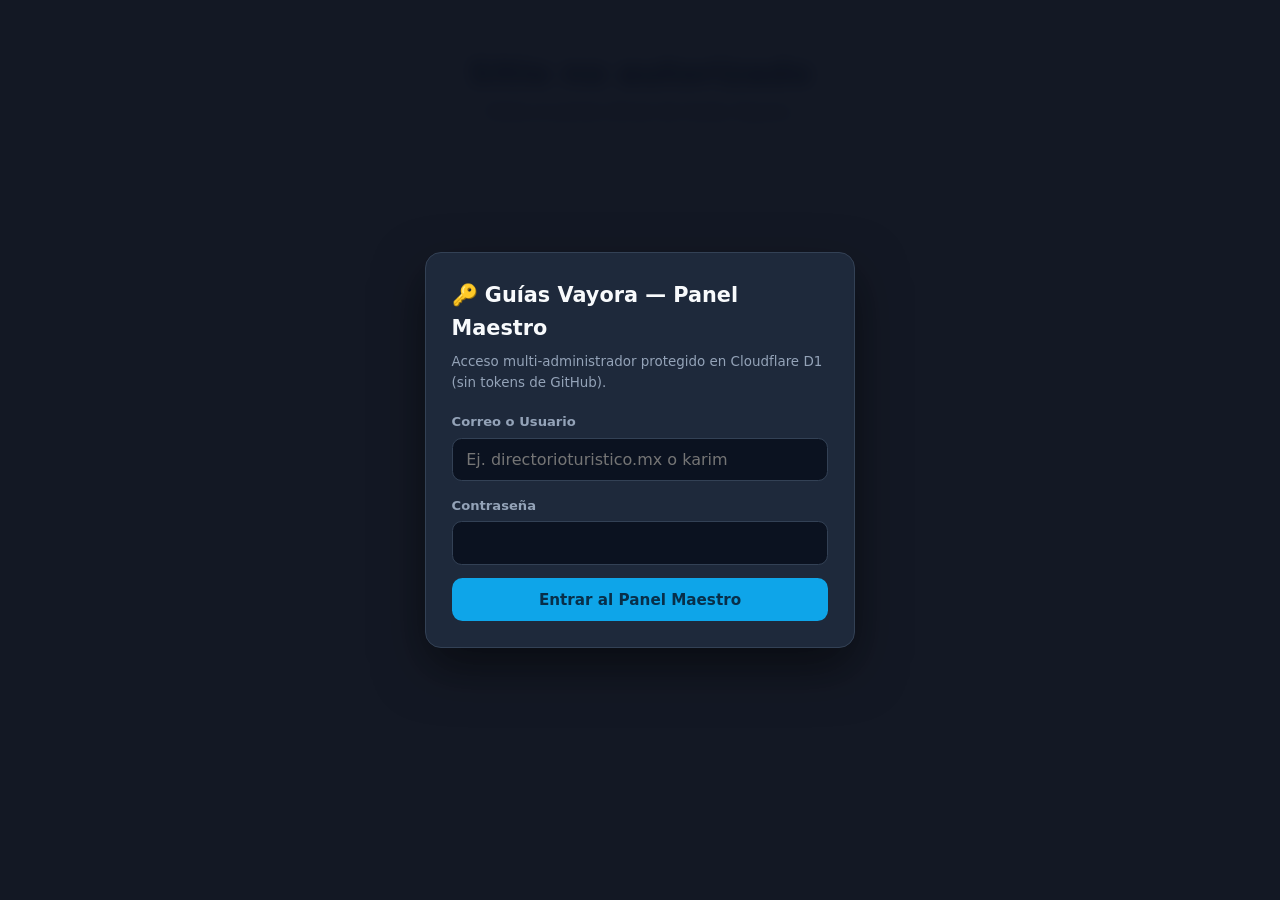
==== commit c8869756: "Restaurar panel maestro original a2fb803 sobre Cloudflare D1 + catalogo completo (31 anunciantes) y " ====
--- a/pages/admin.html
+++ b/pages/admin.html
@@ -1,610 +1,4 @@
-<!DOCTYPE html>
-<html lang="es">
-<head>
-  <meta charset="UTF-8">
-  <meta name="viewport" content="width=device-width, initial-scale=1.0">
-  <meta name="referrer" content="strict-origin-when-cross-origin">
-  <title>Panel de Control — Guías Vayora</title>
-  <script src="../js/seguridad-vayora.js"></script>
-  <style>
-    :root {
-      --bg: #0f172a; --card: #1e293b; --muted: #0b1220; --border: #334155;
-      --text: #f8fafc; --soft: #94a3b8; --primary: #0ea5e9; --ok: #10b981;
-      --warn: #f59e0b; --danger: #ef4444;
-    }
-    * { box-sizing: border-box; }
-    html, body { margin: 0; padding: 0; background: var(--bg); color: var(--text); font-family: system-ui, -apple-system, Segoe UI, Roboto, sans-serif; max-width: 100%; overflow-x: hidden; }
-    .topbar { display: flex; flex-wrap: wrap; align-items: center; justify-content: space-between; gap: 0.75rem; padding: 0.9rem 1.25rem; background: var(--muted); border-bottom: 1px solid var(--border); position: sticky; top: 0; z-index: 20; }
-    .brand { font-weight: 800; font-size: 1.08rem; display: flex; flex-direction: column; }
-    .brand small { font-weight: 500; font-size: 0.75rem; color: var(--soft); }
-    .wrap { max-width: 1200px; margin: 1.25rem auto; padding: 0 1rem 3rem; }
-    .card { background: var(--card); border: 1px solid var(--border); border-radius: 0.9rem; padding: 1.25rem; margin-bottom: 1rem; }
-    .auth-box { max-width: 440px; margin: 3.5rem auto; }
-    .tabs { display: flex; flex-wrap: wrap; gap: 0.5rem; margin-bottom: 1rem; }
-    .tab-btn { background: var(--card); color: var(--soft); border: 1px solid var(--border); padding: 0.6rem 0.95rem; border-radius: 0.6rem; font-weight: 700; cursor: pointer; font-size: 0.86rem; }
-    .tab-btn.active { background: var(--primary); color: #082f49; border-color: var(--primary); }
-    .grid-2 { display: grid; grid-template-columns: repeat(2, minmax(0, 1fr)); gap: 0.9rem; }
-    .grid-3 { display: grid; grid-template-columns: repeat(3, minmax(0, 1fr)); gap: 0.9rem; }
-    label { display: block; font-size: 0.8rem; font-weight: 700; color: var(--soft); margin-bottom: 0.35rem; }
-    input, textarea, select { width: 100%; padding: 0.65rem 0.8rem; border-radius: 0.55rem; border: 1px solid var(--border); background: var(--muted); color: var(--text); font-size: 0.92rem; }
-    textarea { min-height: 78px; resize: vertical; }
-    .btn { display: inline-flex; align-items: center; justify-content: center; gap: 0.35rem; padding: 0.65rem 1.05rem; border-radius: 0.55rem; border: none; font-weight: 700; font-size: 0.86rem; cursor: pointer; text-decoration: none; }
-    .btn-primary { background: var(--primary); color: #082f49; }
-    .btn-ok { background: var(--ok); color: #052e16; }
-    .btn-warn { background: var(--warn); color: #451a03; }
-    .btn-danger { background: var(--danger); color: #fff; }
-    .btn-ghost { background: transparent; color: var(--text); border: 1px solid var(--border); }
-    .row { display: flex; flex-wrap: wrap; gap: 0.6rem; align-items: center; }
-    .badge { display: inline-block; padding: 0.2rem 0.55rem; border-radius: 999px; font-size: 0.74rem; font-weight: 800; }
-    .b-pend { background: #422006; color: #fde047; }
-    .b-ok { background: #052e16; color: #4ade80; }
-    .b-rej { background: #450a0a; color: #fca5a5; }
-    .table-wrap { overflow-x: auto; }
-    table { width: 100%; border-collapse: collapse; font-size: 0.84rem; }
-    th, td { text-align: left; padding: 0.65rem; border-bottom: 1px solid var(--border); vertical-align: top; }
-    th { color: var(--soft); font-size: 0.76rem; text-transform: uppercase; }
-    .toast { position: fixed; right: 1rem; bottom: 1rem; background: #052e16; color: #bbf7d0; border: 1px solid var(--ok); padding: 0.8rem 1.1rem; border-radius: 0.65rem; font-weight: 700; display: none; z-index: 99; max-width: 90vw; }
-    .toast.err { background: #450a0a; color: #fecaca; border-color: var(--danger); }
-    .hidden { display: none !important; }
-    .chk-line { display: flex; align-items: center; gap: 0.5rem; margin: 0.4rem 0; }
-    .chk-line input { width: auto; }
-    @media (max-width: 768px) {
-      .grid-2, .grid-3 { grid-template-columns: 1fr; }
-      input, select, textarea { font-size: 16px; }
-    }
-  </style>
-</head>
-<body>
-  <header class="topbar">
-    <div class="brand">
-      <span>🛡️ Guías Vayora — Panel Maestro</span>
-      <small>El mundo tiene más por descubrir • Administración en tiempo real</small>
-    </div>
-    <div class="row">
-      <span id="lblUsuarioActivo" style="font-size:0.82rem; color:var(--soft);"></span>
-      <a href="../index.html" class="btn btn-ghost">🌐 Ver Portada</a>
-      <button id="btnLogout" class="btn btn-danger hidden" type="button">Cerrar Sesión</button>
-    </div>
-  </header>
-
-  <main class="wrap">
-    <!-- Vista 1: Configuracion inicial (solo si no existe ningun admin en D1) -->
-    <section id="vistaSetup" class="card auth-box hidden">
-      <h2 style="margin-top:0;">🔐 Activación Inicial de Superadmin</h2>
-      <p style="font-size:0.85rem; color:var(--soft);">Crea la primera cuenta maestra usando tu variable secreta <code>SETUP_KEY</code> configurada en Cloudflare. Al terminar, esta pantalla se bloquea automáticamente.</p>
-      <form id="formSetup">
-        <div style="margin-bottom:0.75rem;"><label>Clave SETUP_KEY de Cloudflare</label><input type="password" id="stpKey" required></div>
-        <div style="margin-bottom:0.75rem;"><label>Nombre del Administrador</label><input type="text" id="stpNombre" value="Luis Fernando" required></div>
-        <div style="margin-bottom:0.75rem;"><label>Correo de Acceso</label><input type="email" id="stpEmail" value="directorioturistico.mx@gmail.com" required></div>
-        <div style="margin-bottom:1rem;"><label>Contraseña Segura (mín. 10 caracteres)</label><input type="password" id="stpPass" minlength="10" required></div>
-        <button class="btn btn-ok" style="width:100%;" type="submit">Crear Superadministrador</button>
-      </form>
-    </section>
-
-    <!-- Vista 2: Login Multi-Admin (sin tokens de GitHub) -->
-    <section id="vistaLogin" class="card auth-box hidden">
-      <h2 style="margin-top:0;">🔑 Acceso de Administradores</h2>
-      <p style="font-size:0.85rem; color:var(--soft);">Sesión protegida con cookies cifradas <code>HttpOnly</code>. Sin tokens de GitHub en el navegador.</p>
-      <form id="formLogin">
-        <div style="margin-bottom:0.75rem;"><label>Correo Electrónico</label><input type="email" id="lgnEmail" placeholder="directorioturistico.mx@gmail.com" required></div>
-        <div style="margin-bottom:1rem;"><label>Contraseña</label><input type="password" id="lgnPass" required></div>
-        <button class="btn btn-primary" style="width:100%;" type="submit">Entrar al Panel en Vivo</button>
-      </form>
-    </section>
-
-    <!-- Vista 3: Panel Principal -->
-    <section id="vistaPanel" class="hidden">
-      <nav class="tabs">
-        <button class="tab-btn active" data-tab="tabIdentidad">🎨 Identidad y Portada</button>
-        <button class="tab-btn" data-tab="tabPagos">💳 Planes y Pagos</button>
-        <button class="tab-btn" data-tab="tabSolicitudes">📥 Solicitudes (<span id="cntSol">0</span>)</button>
-        <button class="tab-btn" data-tab="tabAgencias">🏢 Agencias (<span id="cntAg">0</span>)</button>
-        <button class="tab-btn" data-tab="tabSeguridad">👥 Admins y Auditoría</button>
-      </nav>
-
-      <!-- TAB 1: Identidad y Portada -->
-      <div id="tabIdentidad" class="card tab-pane">
-        <div class="row" style="justify-content:space-between; margin-bottom:1rem;">
-          <h3 style="margin:0;">Identidad, Contacto y Textos de Portada</h3>
-          <button class="btn btn-ok" id="btnGuardarConfig1" type="button">💾 Guardar y Publicar al Instante</button>
-        </div>
-        <div class="grid-2">
-          <div><label>Nombre de la Página</label><input id="cfgMarca"></div>
-          <div><label>Eslogan Oficial</label><input id="cfgEslogan"></div>
-          <div><label>Correo de Contacto Oficial</label><input type="email" id="cfgCorreo"></div>
-          <div><label>WhatsApp Concierge (solo dígitos)</label><input id="cfgWaConcierge"></div>
-          <div><label>WhatsApp Admin / Comprobantes</label><input id="cfgWaAdmin"></div>
-          <div><label>Insignia del Hero</label><input id="cfgHeroBadge"></div>
-        </div>
-        <div style="margin-top:0.9rem;"><label>Título Principal (Hero)</label><input id="cfgHeroTitulo"></div>
-        <div style="margin-top:0.9rem;"><label>Subtítulo Principal (Hero)</label><textarea id="cfgHeroSubtitulo"></textarea></div>
-        <hr style="border-color:var(--border); margin:1.1rem 0;">
-        <div class="grid-2">
-          <div>
-            <div class="chk-line"><input type="checkbox" id="cfgTopBarVis"><label for="cfgTopBarVis" style="margin:0;">Mostrar Barra Superior (TopBar)</label></div>
-            <label>Mensaje de la Barra Superior</label><input id="cfgTopBarTxt">
-          </div>
-          <div>
-            <div class="chk-line"><input type="checkbox" id="cfgBannerVis"><label for="cfgBannerVis" style="margin:0;">Mostrar Banner Patrocinado</label></div>
-            <label>Título del Banner Patrocinado</label><input id="cfgBannerTit">
-          </div>
-        </div>
-        <div style="margin-top:0.8rem;"><label>Descripción del Banner Patrocinado</label><input id="cfgBannerDesc"></div>
-      </div>
-
-      <!-- TAB 2: Planes y Pagos -->
-      <div id="tabPagos" class="card tab-pane hidden">
-        <div class="row" style="justify-content:space-between; margin-bottom:1rem;">
-          <h3 style="margin:0;">Tarifas, Mercado Pago y Transferencia SPEI</h3>
-          <button class="btn btn-ok" id="btnGuardarConfig2" type="button">💾 Guardar Tarifas y Pagos</button>
-        </div>
-        <p style="font-size:0.83rem; color:var(--soft); margin-top:0;">Los precios configurados aquí se leen directamente desde el servidor al generar el cobro oficial de Mercado Pago (nadie puede alterarlos desde el navegador).</p>
-        <div class="grid-2">
-          <div><label>Precio Plan Estándar (ej. $100 MXN)</label><input id="cfgPrecioEst"></div>
-          <div><label>Precio Plan Destacado (ej. $499 MXN)</label><input id="cfgPrecioDest"></div>
-          <div><label>Link Directo Mercado Pago (Estándar)</label><input type="url" id="cfgMpEst"></div>
-          <div><label>Link Directo Mercado Pago (Destacado)</label><input type="url" id="cfgMpDest"></div>
-          <div><label>Banco SPEI</label><input id="cfgSpeiBanco"></div>
-          <div><label>CLABE Interbancaria (18 dígitos)</label><input id="cfgSpeiClabe"></div>
-          <div><label>Beneficiario SPEI</label><input id="cfgSpeiBenef"></div>
-          <div style="display:flex; align-items:flex-end;">
-            <div class="chk-line"><input type="checkbox" id="cfgCheckoutAuto"><label for="cfgCheckoutAuto" style="margin:0;">Activar Checkout Automático Mercado Pago</label></div>
-          </div>
-        </div>
-      </div>
-
-      <!-- TAB 3: Solicitudes -->
-      <div id="tabSolicitudes" class="card tab-pane hidden">
-        <div class="row" style="justify-content:space-between; margin-bottom:0.8rem;">
-          <h3 style="margin:0;">Bandeja de Solicitudes y Pagos Recibidos</h3>
-          <button class="btn btn-ghost" id="btnRecargarPanel" type="button">🔄 Actualizar</button>
-        </div>
-        <div class="table-wrap">
-          <table>
-            <thead><tr><th>Folio / Fecha</th><th>Negocio y Contacto</th><th>Plan / Pago</th><th>Estado</th><th>Acciones</th></tr></thead>
-            <tbody id="tbodySolicitudes"></tbody>
-          </table>
-        </div>
-      </div>
-
-      <!-- TAB 4: Agencias e Importador -->
-      <div id="tabAgencias" class="card tab-pane hidden">
-        <div class="row" style="justify-content:space-between; margin-bottom:1rem;">
-          <h3 style="margin:0;">Catálogo de Agencias en Vivo</h3>
-          <div class="row">
-            <button class="btn btn-primary" id="btnNuevaAgencia" type="button">➕ Nueva Agencia</button>
-            <label class="btn btn-warn" style="margin:0; cursor:pointer;">📥 Importar agencias.json<input type="file" id="fileImportAgencias" accept=".json" class="hidden"></label>
-            <label class="btn btn-ghost" style="margin:0; cursor:pointer;">📥 Importar config.json<input type="file" id="fileImportConfig" accept=".json" class="hidden"></label>
-          </div>
-        </div>
-
-        <div id="boxEditorAgencia" class="card hidden" style="background:var(--muted);">
-          <h4 id="titEdAgencia" style="margin-top:0;">Editar Agencia</h4>
-          <input type="hidden" id="edAgIdx">
-          <div class="grid-3">
-            <div><label>Nombre del Negocio *</label><input id="edAgNombre"></div>
-            <div><label>Ciudad / Ubicación</label><input id="edAgCiudad"></div>
-            <div><label>Categoría</label>
-              <select id="edAgCat">
-                <option value="viajes|Viajes y Turismo">Viajes y Turismo</option>
-                <option value="bodas|Bodas y Eventos">Bodas y Eventos</option>
-                <option value="hospedaje|Quintas y Estancias">Quintas y Estancias</option>
-                <option value="servicios|Fotografía y Experiencias">Fotografía y Experiencias</option>
-              </select>
-            </div>
-            <div><label>WhatsApp (dígitos)</label><input id="edAgWa"></div>
-            <div><label>Sitio Web (https://...)</label><input id="edAgWeb"></div>
-            <div><label>URL Logotipo / Foto</label><input id="edAgImg"></div>
-          </div>
-          <div style="margin-top:0.75rem;"><label>Descripción</label><textarea id="edAgDesc"></textarea></div>
-          <div class="row" style="margin-top:0.75rem; justify-content:space-between;">
-            <div class="row">
-              <label class="chk-line"><input type="checkbox" id="edAgDest"> ⭐ Destacada</label>
-              <label class="chk-line"><input type="checkbox" id="edAgActiva" checked> ✅ Visible en portada</label>
-            </div>
-            <div class="row">
-              <button class="btn btn-ghost" type="button" onclick="cerrarEditorAgencia()">Cancelar</button>
-              <button class="btn btn-ok" type="button" onclick="guardarAgenciaEditada()">💾 Guardar en Vivo</button>
-            </div>
-          </div>
-        </div>
-
-        <div style="margin-bottom:0.8rem;"><input id="filtroAgencias" placeholder="🔎 Buscar agencia por nombre, ciudad o giro..."></div>
-        <div class="table-wrap">
-          <table>
-            <thead><tr><th>Negocio</th><th>Giro / Ciudad</th><th>Estado</th><th>Acciones</th></tr></thead>
-            <tbody id="tbodyAgencias"></tbody>
-          </table>
-        </div>
-      </div>
-
-      <!-- TAB 5: Admins y Auditoria -->
-      <div id="tabSeguridad" class="card tab-pane hidden">
-        <div class="grid-2">
-          <div>
-            <h3 style="margin-top:0;">👥 Administradores con Acceso</h3>
-            <form id="formNuevoAdmin" class="card" style="background:var(--muted);">
-              <div style="margin-bottom:0.6rem;"><label>Nombre</label><input id="admNombre" required></div>
-              <div style="margin-bottom:0.6rem;"><label>Correo</label><input type="email" id="admEmail" required></div>
-              <div style="margin-bottom:0.6rem;"><label>Rol</label><select id="admRol"><option value="editor">Editor (cambios y solicitudes)</option><option value="superadmin">Superadmin (control total)</option></select></div>
-              <div style="margin-bottom:0.8rem;"><label>Contraseña (mín. 10 caracteres)</label><input type="password" id="admPass" minlength="10" required></div>
-              <button class="btn btn-primary" type="submit">➕ Agregar Administrador</button>
-            </form>
-            <div class="table-wrap">
-              <table><thead><tr><th>Usuario</th><th>Rol</th><th>Estado</th></tr></thead><tbody id="tbodyAdmins"></tbody></table>
-            </div>
-          </div>
-          <div>
-            <h3 style="margin-top:0;">📜 Bitácora de Auditoría (Últimos 100 eventos)</h3>
-            <div class="table-wrap" style="max-height:460px; overflow-y:auto;">
-              <table><thead><tr><th>Fecha</th><th>Admin</th><th>Acción / Detalle</th></tr></thead><tbody id="tbodyAuditoria"></tbody></table>
-            </div>
-          </div>
-        </div>
-      </div>
-    </section>
-  </main>
-
-  <div id="toast" class="toast"></div>
-
-  <script>
-    const esc = (s) => (window.VayoraSec ? window.VayoraSec.escapeHTML(s) : String(s || ""));
-    let STATE = { admin: null, config: {}, agencias: [], solicitudes: [], auditoria: [], admins: [] };
-
-    function notificar(msg, esError = false) {
-      const t = document.getElementById("toast");
-      t.textContent = msg;
-      t.className = "toast" + (esError ? " err" : "");
-      t.style.display = "block";
-      clearTimeout(window._tToast);
-      window._tToast = setTimeout(() => { t.style.display = "none"; }, 3500);
-    }
-
-    async function api(url, opts = {}) {
-      const r = await fetch(url, Object.assign({ credentials: "same-origin" }, opts));
-      return r.json();
-    }
-
-    async function iniciar() {
-      try {
-        const res = await api("/api/auth");
-        if (!res.ok) throw new Error(res.error || "API no disponible aún");
-        if (res.requiereSetup) {
-          document.getElementById("vistaSetup").classList.remove("hidden");
-        } else if (!res.autenticado) {
-          document.getElementById("vistaLogin").classList.remove("hidden");
-        } else {
-          await cargarPanel();
-        }
-      } catch (e) {
-        document.getElementById("vistaLogin").classList.remove("hidden");
-        notificar("⚠️ Conecta el sitio en Cloudflare Pages + D1 para activar el panel.", true);
-      }
-    }
-
-    async function cargarPanel() {
-      const data = await api("/api/admin");
-      if (!data.ok) {
-        document.getElementById("vistaPanel").classList.add("hidden");
-        document.getElementById("vistaLogin").classList.remove("hidden");
-        return;
-      }
-      STATE = data;
-      document.getElementById("vistaSetup").classList.add("hidden");
-      document.getElementById("vistaLogin").classList.add("hidden");
-      document.getElementById("vistaPanel").classList.remove("hidden");
-      document.getElementById("btnLogout").classList.remove("hidden");
-      document.getElementById("lblUsuarioActivo").textContent = `👤 ${data.admin.nombre} (${data.admin.rol})`;
-      poblarFormularios();
-      renderSolicitudes();
-      renderAgencias();
-      renderAdminsYAuditoria();
-    }
-
-    function poblarFormularios() {
-      const c = STATE.config || {};
-      const h = c.hero || {};
-      const tb = c.topBar || {};
-      const bn = c.bannerPatrocinado || {};
-      const b2b = c.comercialB2B || {};
-      const pg = c.pagosB2B || {};
-
-      document.getElementById("cfgMarca").value = c.marca || "Guías Vayora";
-      document.getElementById("cfgEslogan").value = c.eslogan || "El mundo tiene más por descubrir";
-      document.getElementById("cfgCorreo").value = b2b.correoAdmin || "directorioturistico.mx@gmail.com";
-      document.getElementById("cfgWaConcierge").value = c.whatsappConcierge || "525652415593";
-      document.getElementById("cfgWaAdmin").value = b2b.whatsappAdmin || "525652415593";
-      document.getElementById("cfgHeroBadge").value = h.badge || "";
-      document.getElementById("cfgHeroTitulo").value = h.titulo || "";
-      document.getElementById("cfgHeroSubtitulo").value = h.subtitulo || "";
-      document.getElementById("cfgTopBarVis").checked = tb.visible !== false;
-      document.getElementById("cfgTopBarTxt").value = tb.texto || "";
-      document.getElementById("cfgBannerVis").checked = bn.visible !== false;
-      document.getElementById("cfgBannerTit").value = bn.titulo || "";
-      document.getElementById("cfgBannerDesc").value = bn.descripcion || "";
-
-      document.getElementById("cfgPrecioEst").value = b2b.planEstandarPrecio || "$100 MXN";
-      document.getElementById("cfgPrecioDest").value = b2b.planDestacadoPrecio || "$499 MXN";
-      document.getElementById("cfgMpEst").value = pg.mpLinkEstandar || "https://mpago.la/1nyBEsB";
-      document.getElementById("cfgMpDest").value = pg.mpLinkDestacado || "https://mpago.la/1nyBEsB";
-      document.getElementById("cfgSpeiBanco").value = pg.speiBanco || "";
-      document.getElementById("cfgSpeiClabe").value = pg.speiClabe || "";
-      document.getElementById("cfgSpeiBenef").value = pg.speiBeneficiario || "Guías Vayora";
-      document.getElementById("cfgCheckoutAuto").checked = pg.checkoutAutoActivo !== false;
-    }
-
-    async function guardarConfig() {
-      const c = JSON.parse(JSON.stringify(STATE.config || {}));
-      c.marca = document.getElementById("cfgMarca").value.trim() || "Guías Vayora";
-      c.eslogan = document.getElementById("cfgEslogan").value.trim() || "El mundo tiene más por descubrir";
-      c.whatsappConcierge = document.getElementById("cfgWaConcierge").value.replace(/\D/g, "");
-      c.hero = Object.assign(c.hero || {}, {
-        badge: document.getElementById("cfgHeroBadge").value.trim(),
-        titulo: document.getElementById("cfgHeroTitulo").value.trim(),
-        subtitulo: document.getElementById("cfgHeroSubtitulo").value.trim()
-      });
-      c.topBar = Object.assign(c.topBar || {}, {
-        visible: document.getElementById("cfgTopBarVis").checked,
-        texto: document.getElementById("cfgTopBarTxt").value.trim()
-      });
-      c.bannerPatrocinado = Object.assign(c.bannerPatrocinado || {}, {
-        visible: document.getElementById("cfgBannerVis").checked,
-        titulo: document.getElementById("cfgBannerTit").value.trim(),
-        descripcion: document.getElementById("cfgBannerDesc").value.trim()
-      });
-      c.comercialB2B = Object.assign(c.comercialB2B || {}, {
-        correoAdmin: document.getElementById("cfgCorreo").value.trim(),
-        whatsappAdmin: document.getElementById("cfgWaAdmin").value.replace(/\D/g, ""),
-        planEstandarPrecio: document.getElementById("cfgPrecioEst").value.trim(),
-        planDestacadoPrecio: document.getElementById("cfgPrecioDest").value.trim()
-      });
-      c.pagosB2B = Object.assign(c.pagosB2B || {}, {
-        mpLinkEstandar: document.getElementById("cfgMpEst").value.trim(),
-        mpLinkDestacado: document.getElementById("cfgMpDest").value.trim(),
-        speiBanco: document.getElementById("cfgSpeiBanco").value.trim(),
-        speiClabe: document.getElementById("cfgSpeiClabe").value.trim(),
-        speiBeneficiario: document.getElementById("cfgSpeiBenef").value.trim(),
-        checkoutAutoActivo: document.getElementById("cfgCheckoutAuto").checked
-      });
-
-      const res = await api("/api/admin", {
-        method: "POST",
-        headers: { "Content-Type": "application/json" },
-        body: JSON.stringify({ accion: "guardar_config", config: c })
-      });
-      if (res.ok) { STATE.config = res.config; notificar("✅ Cambios publicados en vivo al instante."); cargarPanel(); }
-      else notificar("⛔ " + (res.error || "Error al guardar"), true);
-    }
-
-    function renderSolicitudes() {
-      const lista = STATE.solicitudes || [];
-      document.getElementById("cntSol").textContent = lista.filter(s => s.estado === "Pendiente").length;
-      const tb = document.getElementById("tbodySolicitudes");
-      if (!lista.length) { tb.innerHTML = "<tr><td colspan='5' style='color:var(--soft);'>Sin solicitudes aún.</td></tr>"; return; }
-      tb.innerHTML = lista.map(s => {
-        const cls = s.estado === "Autorizada" ? "b-ok" : (s.estado === "Rechazada" ? "b-rej" : "b-pend");
-        return `<tr>
-          <td><strong>${esc(s.referenciaPago)}</strong><br><small style="color:var(--soft);">${esc((s.fecha || "").slice(0, 16).replace("T", " "))}</small></td>
-          <td><strong>${esc(s.negocio)}</strong><br><small>${esc(s.whatsapp)}</small></td>
-          <td>${esc(s.plan)}<br><small style="color:var(--soft);">${esc(s.metodoPago)}</small></td>
-          <td><span class="badge ${cls}">${esc(s.estado)}</span></td>
-          <td class="row">
-            <button class="btn btn-ok" style="padding:0.35rem 0.6rem;font-size:0.76rem;" onclick="cambiarEstadoSol('${esc(s.solicitudId)}','Autorizada',true)">✅ Autorizar y Publicar</button>
-            <button class="btn btn-danger" style="padding:0.35rem 0.6rem;font-size:0.76rem;" onclick="cambiarEstadoSol('${esc(s.solicitudId)}','Rechazada',false)">✖ Rechazar</button>
-          </td>
-        </tr>`;
-      }).join("");
-    }
-
-    window.cambiarEstadoSol = async (solicitudId, estado, publicarEnCatalogo) => {
-      const res = await api("/api/admin", {
-        method: "POST",
-        headers: { "Content-Type": "application/json" },
-        body: JSON.stringify({ accion: "estado_solicitud", solicitudId, estado, publicarEnCatalogo })
-      });
-      if (res.ok) { notificar(`✅ Solicitud marcada como ${estado}`); cargarPanel(); }
-      else notificar("⛔ " + res.error, true);
-    };
-
-    function renderAgencias() {
-      const q = (document.getElementById("filtroAgencias").value || "").toLowerCase().trim();
-      const lista = STATE.agencias || [];
-      document.getElementById("cntAg").textContent = lista.length;
-      const filtradas = lista.map((a, idx) => ({ a, idx })).filter(({ a }) =>
-        !q || JSON.stringify(a).toLowerCase().includes(q)
-      );
-      const tb = document.getElementById("tbodyAgencias");
-      if (!filtradas.length) { tb.innerHTML = "<tr><td colspan='4' style='color:var(--soft);'>Sin agencias en el catálogo. Usa 'Importar agencias.json' para migrar las actuales.</td></tr>"; return; }
-      tb.innerHTML = filtradas.map(({ a, idx }) => `<tr>
-        <td><strong>${esc(a.nombre)}</strong> ${a.destacada ? "⭐" : ""}<br><small style="color:var(--soft);">${esc(a.whatsapp || "")}</small></td>
-        <td>${esc(a.categoriaNombre || a.categoria || "")}<br><small style="color:var(--soft);">${esc(a.ciudad || "")}</small></td>
-        <td><span class="badge ${a.activa === false || a.oculta ? "b-rej" : "b-ok"}">${a.activa === false || a.oculta ? "Pausada" : "Activa"}</span></td>
-        <td class="row">
-          <button class="btn btn-primary" style="padding:0.35rem 0.65rem;font-size:0.76rem;" onclick="abrirEditorAgencia(${idx})">✏️ Editar</button>
-          <button class="btn btn-danger" style="padding:0.35rem 0.65rem;font-size:0.76rem;" onclick="eliminarAgencia(${idx})">🗑️</button>
-        </td>
-      </tr>`).join("");
-    }
-
-    window.abrirEditorAgencia = (idx) => {
-      const box = document.getElementById("boxEditorAgencia");
-      box.classList.remove("hidden");
-      document.getElementById("edAgIdx").value = idx;
-      const a = idx >= 0 ? (STATE.agencias[idx] || {}) : {};
-      document.getElementById("titEdAgencia").textContent = idx >= 0 ? `Editando: ${a.nombre || ""}` : "Nueva Agencia";
-      document.getElementById("edAgNombre").value = a.nombre || "";
-      document.getElementById("edAgCiudad").value = a.ciudad || "";
-      document.getElementById("edAgWa").value = a.whatsapp || "";
-      document.getElementById("edAgWeb").value = a.web || a.sitioWeb || "";
-      document.getElementById("edAgImg").value = a.logo || a.imagen || "";
-      document.getElementById("edAgDesc").value = a.descripcion || "";
-      document.getElementById("edAgDest").checked = Boolean(a.destacada);
-      document.getElementById("edAgActiva").checked = a.activa !== false && !a.oculta;
-      box.scrollIntoView({ behavior: "smooth" });
-    };
-
-    window.cerrarEditorAgencia = () => document.getElementById("boxEditorAgencia").classList.add("hidden");
-
-    window.guardarAgenciaEditada = async () => {
-      const idx = parseInt(document.getElementById("edAgIdx").value, 10);
-      const [catId, catNom] = document.getElementById("edAgCat").value.split("|");
-      const base = idx >= 0 ? Object.assign({}, STATE.agencias[idx]) : { id: "ag-" + Date.now() };
-      base.nombre = document.getElementById("edAgNombre").value.trim();
-      if (!base.nombre) return notificar("El nombre del negocio es obligatorio", true);
-      base.ciudad = document.getElementById("edAgCiudad").value.trim();
-      base.categoria = catId;
-      base.categoriaNombre = catNom;
-      base.whatsapp = document.getElementById("edAgWa").value.replace(/\D/g, "");
-      base.web = document.getElementById("edAgWeb").value.trim();
-      base.logo = document.getElementById("edAgImg").value.trim();
-      base.descripcion = document.getElementById("edAgDesc").value.trim();
-      base.destacada = document.getElementById("edAgDest").checked;
-      base.activa = document.getElementById("edAgActiva").checked;
-      base.oculta = !base.activa;
-
-      const copia = STATE.agencias.slice();
-      if (idx >= 0) copia[idx] = base; else copia.unshift(base);
-      const res = await api("/api/admin", {
-        method: "POST",
-        headers: { "Content-Type": "application/json" },
-        body: JSON.stringify({ accion: "guardar_agencias", agencias: copia })
-      });
-      if (res.ok) { cerrarEditorAgencia(); notificar("✅ Catálogo actualizado en vivo."); cargarPanel(); }
-      else notificar("⛔ " + res.error, true);
-    };
-
-    window.eliminarAgencia = async (idx) => {
-      if (!confirm("¿Eliminar esta agencia del catálogo público?")) return;
-      const copia = STATE.agencias.filter((_, i) => i !== idx);
-      const res = await api("/api/admin", {
-        method: "POST",
-        headers: { "Content-Type": "application/json" },
-        body: JSON.stringify({ accion: "guardar_agencias", agencias: copia })
-      });
-      if (res.ok) { notificar("🗑️ Agencia eliminada."); cargarPanel(); }
-    };
-
-    function renderAdminsYAuditoria() {
-      const esSuper = STATE.admin && STATE.admin.rol === "superadmin";
-      document.getElementById("formNuevoAdmin").classList.toggle("hidden", !esSuper);
-      document.getElementById("tbodyAdmins").innerHTML = (STATE.admins || []).map(a => `<tr>
-        <td><strong>${esc(a.nombre)}</strong><br><small style="color:var(--soft);">${esc(a.email)}</small></td>
-        <td>${esc(a.rol)}</td>
-        <td>${esSuper && a.email !== STATE.admin.email
-          ? `<button class="btn ${a.activo ? "btn-danger" : "btn-ok"}" style="padding:0.25rem 0.55rem;font-size:0.74rem;" onclick="toggleAdmin('${esc(a.email)}',${a.activo ? "false" : "true"})">${a.activo ? "Desactivar" : "Activar"}</button>`
-          : `<span class="badge ${a.activo ? "b-ok" : "b-rej"}">${a.activo ? "Activo" : "Inactivo"}</span>`}
-        </td>
-      </tr>`).join("");
-
-      document.getElementById("tbodyAuditoria").innerHTML = (STATE.auditoria || []).map(l => `<tr>
-        <td><small style="color:var(--soft);">${esc((l.fecha || "").slice(0, 19).replace("T", " "))}</small></td>
-        <td>${esc(l.admin_email)}</td>
-        <td><strong>${esc(l.accion)}</strong><br><small style="color:var(--soft);">${esc(l.detalle)}</small></td>
-      </tr>`).join("");
-    }
-
-    window.toggleAdmin = async (email, activo) => {
-      const res = await api("/api/admin", {
-        method: "POST",
-        headers: { "Content-Type": "application/json" },
-        body: JSON.stringify({ accion: "toggle_admin", email, activo })
-      });
-      if (res.ok) { notificar("✅ Estado del administrador actualizado."); cargarPanel(); }
-      else notificar("⛔ " + res.error, true);
-    };
-
-    // Eventos
-    document.querySelectorAll(".tab-btn").forEach(btn => btn.addEventListener("click", () => {
-      document.querySelectorAll(".tab-btn").forEach(b => b.classList.remove("active"));
-      document.querySelectorAll(".tab-pane").forEach(p => p.classList.add("hidden"));
-      btn.classList.add("active");
-      document.getElementById(btn.dataset.tab).classList.remove("hidden");
-    }));
-
-    document.getElementById("formSetup").addEventListener("submit", async (e) => {
-      e.preventDefault();
-      const res = await api("/api/auth", {
-        method: "POST", headers: { "Content-Type": "application/json" },
-        body: JSON.stringify({
-          accion: "setup_inicial",
-          setupKey: document.getElementById("stpKey").value,
-          nombre: document.getElementById("stpNombre").value,
-          email: document.getElementById("stpEmail").value,
-          password: document.getElementById("stpPass").value
-        })
-      });
-      if (res.ok) { notificar("✅ Superadmin creado. Inicia sesión ahora."); document.getElementById("vistaSetup").classList.add("hidden"); document.getElementById("vistaLogin").classList.remove("hidden"); }
-      else notificar("⛔ " + res.error, true);
-    });
-
-    document.getElementById("formLogin").addEventListener("submit", async (e) => {
-      e.preventDefault();
-      const res = await api("/api/auth", {
-        method: "POST", headers: { "Content-Type": "application/json" },
-        body: JSON.stringify({ accion: "login", email: document.getElementById("lgnEmail").value, password: document.getElementById("lgnPass").value })
-      });
-      if (res.ok) { notificar("✅ Sesión iniciada."); cargarPanel(); }
-      else notificar("⛔ " + (res.error || "Error de acceso"), true);
-    });
-
-    document.getElementById("btnLogout").addEventListener("click", async () => {
-      await api("/api/auth", { method: "POST", headers: { "Content-Type": "application/json" }, body: JSON.stringify({ accion: "logout" }) });
-      location.reload();
-    });
-
-    document.getElementById("btnGuardarConfig1").addEventListener("click", guardarConfig);
-    document.getElementById("btnGuardarConfig2").addEventListener("click", guardarConfig);
-    document.getElementById("btnRecargarPanel").addEventListener("click", cargarPanel);
-    document.getElementById("btnNuevaAgencia").addEventListener("click", () => abrirEditorAgencia(-1));
-    document.getElementById("filtroAgencias").addEventListener("input", renderAgencias);
-
-    document.getElementById("formNuevoAdmin").addEventListener("submit", async (e) => {
-      e.preventDefault();
-      const res = await api("/api/admin", {
-        method: "POST", headers: { "Content-Type": "application/json" },
-        body: JSON.stringify({
-          accion: "crear_admin",
-          nombre: document.getElementById("admNombre").value,
-          email: document.getElementById("admEmail").value,
-          rol: document.getElementById("admRol").value,
-          password: document.getElementById("admPass").value
-        })
-      });
-      if (res.ok) { e.target.reset(); notificar("✅ Nuevo administrador creado."); cargarPanel(); }
-      else notificar("⛔ " + res.error, true);
-    });
-
-    // Importadores 1-clic para migrar agencias.json y config.json a D1
-    document.getElementById("fileImportAgencias").addEventListener("change", async (e) => {
-      const f = e.target.files[0];
-      if (!f) return;
-      try {
-        const arr = JSON.parse(await f.text());
-        if (!Array.isArray(arr)) throw new Error("El archivo debe ser una lista JSON");
-        const res = await api("/api/admin", {
-          method: "POST", headers: { "Content-Type": "application/json" },
-          body: JSON.stringify({ accion: "guardar_agencias", agencias: arr })
-        });
-        if (res.ok) { notificar(`✅ ${arr.length} agencias importadas a la base de datos en vivo.`); cargarPanel(); }
-        else notificar("⛔ " + res.error, true);
-      } catch (err) { notificar("⛔ JSON inválido: " + err.message, true); }
-    });
-
-    document.getElementById("fileImportConfig").addEventListener("change", async (e) => {
-      const f = e.target.files[0];
-      if (!f) return;
-      try {
-        const obj = JSON.parse(await f.text());
-        const res = await api("/api/admin", {
-          method: "POST", headers: { "Content-Type": "application/json" },
-          body: JSON.stringify({ accion: "guardar_config", config: obj })
-        });
-        if (res.ok) { notificar("✅ Configuración importada y publicada."); cargarPanel(); }
-        else notificar("⛔ " + res.error, true);
-      } catch (err) { notificar("⛔ JSON inválido: " + err.message, true); }
-    });
-
-    iniciar();
-  </script>
-</body>
-</html>+<!DOCTYPE html> <html lang="es-MX"> <head>
+    <script src="../js/seguridad-vayora.js"></script>     <meta charset="UTF-8">     <meta name="viewport" content="width=device-width, initial-scale=1.0">     <meta http-equiv="X-Content-Type-Options" content="nosniff">     <meta name="referrer" content="strict-origin-when-cross-origin">     <title>Gu├¡as Vayora ÔÇö El mundo tiene m├ís por descubrir</title>     <link rel="icon" type="image/svg+xml" href="../assets/logo.svg">     <link rel="stylesheet" href="../css/styles.css?v=20261119nav">     <style>         .admin-wrap { max-width: 1220px; margin: 0 auto; padding: 1.5rem 1.25rem 4rem; }         .admin-card { background: var(--bg-card); border: 1px solid var(--border); border-radius: 1rem; padding: 1.35rem; box-shadow: var(--shadow-sm); margin-bottom: 1.25rem; }         .admin-grid { display: grid; grid-template-columns: 1.05fr 1fr; gap: 1.25rem; align-items: start; }         @media (max-width: 920px) { .admin-grid { grid-template-columns: 1fr; } }         .cms-tabs { display: flex; flex-wrap: wrap; gap: 0.5rem; margin: 1.15rem 0; }         .cms-tab { background: var(--bg-card); border: 1px solid var(--border); color: var(--text-main); padding: 0.58rem 0.95rem; border-radius: 0.7rem; font-size: 0.85rem; font-weight: 700; cursor: pointer; transition: all 0.15s ease; }         .cms-tab:hover { border-color: var(--primary); }         .cms-tab.active { background: var(--primary); color: #ffffff; border-color: var(--primary); }         .cms-tab.has-pending { border-color: #f59e0b; background: rgba(245, 158, 11, 0.14); color: var(--secondary); }         .cms-tab.active.has-pending { background: #d97706; color: #ffffff; border-color: #d97706; }         .cms-panel { display: none; }         .cms-panel.active { display: block; }         .form-group { margin-bottom: 0.85rem; }         .form-group label { display: block; font-size: 0.8rem; font-weight: 700; color: var(--secondary); margin-bottom: 0.3rem; }         .form-group input, .form-group select, .form-group textarea { width: 100%; padding: 0.62rem 0.8rem; border: 1px solid var(--border); border-radius: 0.55rem; background: var(--bg-muted); color: var(--text-main); font-size: 0.88rem; font-family: inherit; }         .grid-2 { display: grid; grid-template-columns: 1fr 1fr; gap: 0.75rem; }         @media (max-width: 640px) { .grid-2 { grid-template-columns: 1fr; } }         .item-row { display: flex; justify-content: space-between; align-items: center; gap: 0.75rem; padding: 0.8rem; border: 1px solid var(--border); border-radius: 0.7rem; background: var(--bg-muted); margin-bottom: 0.6rem; flex-wrap: wrap; }         .btn-mini { padding: 0.38rem 0.65rem; border-radius: 0.45rem; border: 1px solid var(--border); background: var(--bg-card); color: var(--text-main); font-size: 0.78rem; font-weight: 700; cursor: pointer; }         .btn-mini:hover { border-color: var(--primary); }         .btn-del { color: #dc2626; border-color: rgba(220, 38, 38, 0.3); }         .publish-bar { background: #0f172a; color: #ffffff; border-radius: 1rem; padding: 1.1rem 1.4rem; display: flex; justify-content: space-between; align-items: center; flex-wrap: wrap; gap: 1rem; margin: 1.25rem 0; }         .sol-card { border: 1px solid var(--border); border-left: 4px solid #f59e0b; background: var(--bg-muted); border-radius: 0.85rem; padding: 1.15rem; margin-bottom: 0.9rem; }         .pill-mini { display: inline-block; font-size: 0.72rem; font-weight: 700; padding: 0.18rem 0.55rem; border-radius: 9999px; background: var(--bg-card); border: 1px solid var(--border); color: var(--text-main); }         .thumb-strip { display: flex; gap: 0.45rem; flex-wrap: wrap; margin-top: 0.5rem; }         .thumb-strip img { width: 72px; height: 50px; object-fit: cover; border-radius: 0.4rem; border: 1px solid var(--border); }     /* === RESPONSIVE MOVIL LIMPIO === */ html, body { max-width: 100%; overflow-x: hidden; } @media (max-width: 768px) {     .nav-container, .top-nav, header nav {         flex-wrap: wrap !important;         gap: 0.45rem !important;     }     .plans-grid, .register-grid, .cards-grid, .catalogo-grid, .agencias-grid {         grid-template-columns: 1fr !important;     }     input, select, textarea { font-size: 16px !important; }     .modal-card { width: 95vw !important; padding: 1.15rem !important; } } </style> </head> <body>     <header class="navbar">
+    <script src="../js/seguridad-vayora.js"></script>         <a href="../index.html" class="brand"><img src="../assets/logo.svg" alt="Panel Maestro" class="brand-icon">Panel Maestro <span>Revista</span></a>         <nav class="nav-links">             <a href="../index.html" target="_blank" rel="noopener noreferrer">­ƒæü´©Å Ver Revista en Vivo</a>             <a href="anunciate.html" target="_blank" rel="noopener noreferrer">­ƒôó Probar Alta</a>             <a href="media-kit.html" target="_blank" rel="noopener noreferrer">­ƒôä Media Kit</a>             <button type="button" class="dark-toggle" id="btnDarkMode" onclick="toggleModoOscuro()">­ƒîÖ</button>         </nav>     </header>      <main class="admin-wrap">         <!-- Conexi├│n GitHub -->         <section class="admin-card">             <h2 style="font-size: 1.18rem; color: var(--secondary); margin: 0 0 0.25rem;">Conexi├│n con Repositorio (LUISFGARCIAE/directorio-agencias)</h2>             <p style="font-size: 0.84rem; color: var(--text-soft); margin: 0 0 0.85rem;">Pega tu Personal Access Token de GitHub para publicar cambios en vivo. Solo vive en esta pesta├▒a mientras trabajas.</p>             <div style="display: flex; gap: 0.65rem; flex-wrap: wrap;">                 <input type="password" id="githubTokenInput" placeholder="ghp_xxxxxxxxxxxxxxxxxxxx o github_pat_..." style="flex: 1; min-width: 240px; padding: 0.68rem 0.85rem; border: 1px solid var(--border); border-radius: 0.6rem; background: var(--bg-muted); color: var(--text-main);">                 <button type="button" id="btnConectarGithub" class="btn-action btn-primary" onclick="conectarEditorGithub()" style="padding: 0.68rem 1.35rem;">Conectar al Editor</button>             </div>                         <div style="display: flex; gap: 0.65rem; flex-wrap: wrap; margin-top: 0.65rem;">                 <input type="password" id="buzonKeyInput" placeholder="Clave secreta de tu Buz├│n en la Nube (Google Sheets)" style="flex: 1; min-width: 240px; padding: 0.65rem 0.85rem; border: 1px solid var(--border); border-radius: 0.6rem; background: var(--bg-muted); color: var(--text-main);">                 <button type="button" class="btn-action btn-outline" onclick="conectarBuzonNube()" style="padding: 0.65rem 1.2rem;">Ôÿü´©Å Sincronizar Buz├│n Nube</button>             </div>             <div id="statusBuzonNube" style="font-size: 0.8rem; font-weight: 600; margin-top: 0.45rem; color: var(--text-soft);"></div>             <div id="statusConexion" style="font-size: 0.84rem; font-weight: 700; margin-top: 0.65rem; color: var(--text-soft);">                 ÔÅ│ Modo lectura cargado. Conecta tu token para publicar cambios en GitHub Pages.             </div>         </section>          <!-- Barra de Pesta├▒as -->         <div class="cms-tabs">             <button type="button" id="btnTabSolicitudes" class="cms-tab active" onclick="cambiarTab('tab-solicitudes', this)">­ƒôÑ Solicitudes por Autorizar (<span id="badgeSolPendientes">0</span>)</button>             <button type="button" class="cms-tab" onclick="cambiarTab('tab-revista', this)">­ƒÄ¿ Portada y Revista</button>             <button type="button" class="cms-tab" onclick="cambiarTab('tab-anunciantes', this)">­ƒô░ Anunciantes (<span id="badgeAnunciantes">0</span>)</button>             <button type="button" class="cms-tab" onclick="cambiarTab('tab-ofertas', this)">­ƒöÑ Ofertas (<span id="badgeOfertas">0</span>)</button>             <button type="button" class="cms-tab" onclick="cambiarTab('tab-guias', this)">­ƒº¡ Gu├¡as y FAQ</button>             <button type="button" class="cms-tab" onclick="cambiarTab('tab-comercial', this)">­ƒÆ╝ Tarifas y Mercado Pago</button>             <button type="button" class="cms-tab" onclick="cambiarTab('tab-prospeccion', this)">­ƒÄ» Prospecci├│n CRM</button>             <button type="button" class="cms-tab" onclick="cambiarTab('tab-respaldo', this)">­ƒÆ¥ Respaldo</button>         </div>          <!-- Barra de Publicaci├│n Global -->         <div class="publish-bar">             <div>                 <strong style="font-size: 1rem; display: block;">┬┐Terminaste tus cambios manuales?</strong>                 <span id="statusPublicacion" style="font-size: 0.82rem; color: #cbd5e1;">Se actualizar├ín los archivos en GitHub y el sitio en vivo en ~10 segundos.</span>             </div>             <button type="button" id="btnPublicarTodo" class="btn-action btn-whatsapp" onclick="publicarTodoEnVivo()" style="padding: 0.78rem 1.4rem; font-size: 0.92rem;">                 ­ƒÜÇ Publicar Todos los Cambios en Vivo             </button>         </div>          <!-- ================================================================ -->         <!-- TAB 1: SOLICITUDES POR AUTORIZAR                                 -->         <!-- ================================================================ -->         <section id="tab-solicitudes" class="cms-panel active">             <div class="admin-card">                 <div style="display:flex; justify-content:space-between; align-items:center; flex-wrap:wrap; gap:0.75rem; margin-bottom:0.85rem;">                     <div>                         <h3 style="font-size: 1.15rem; color: var(--secondary); margin: 0 0 0.2rem;">­ƒôÑ Solicitudes Recibidas Esperando Autorizaci├│n</h3>                         <p style="font-size: 0.84rem; color: var(--text-soft); margin: 0;">Ning├║n anuncio se muestra en la revista p├║blica hasta que t├║ presiones <strong>Autorizar y Publicar</strong>.</p>                     </div>                     <button type="button" class="btn-mini" onclick="sincronizarSolicitudesNube(true)">­ƒöä Actualizar Bandeja (Nube + Local)</button>                 </div>                 <div id="listaSolicitudesPendientes"></div>             </div>         </section>          <!-- ================================================================ -->         <!-- TAB 2: PORTADA Y REVISTA (CONTROL MANUAL)                        -->         <!-- ================================================================ -->         <section id="tab-revista" class="cms-panel">             <div class="admin-grid">                 <div class="admin-card">                     <h3 style="font-size: 1.1rem; color: var(--secondary); margin: 0 0 0.9rem;">Ô£Å´©Å Textos y Encabezado de la Revista</h3>                     <div class="form-group">                         <label style="display:flex; align-items:center; gap:0.5rem;">                             <input type="checkbox" id="revTopBarActivo" style="width:auto;"> Mostrar Barra Promocional Superior                         </label>                     </div>                     <div class="form-group">                         <label>Texto de Barra Promocional Superior</label>                         <input type="text" id="revTopBarTexto" placeholder="Ej. ­ƒôó Espacios disponibles edici├│n Noviembre 2026">                     </div>                     <div class="form-group">                         <label>Aviso de Plataforma Publicitaria (Franja Superior)</label>                         <textarea id="revDisclaimerTexto" rows="2"></textarea>                     </div>                     <div class="form-group">                         <label>Etiqueta de Edici├│n (Kicker)</label>                         <input type="text" id="revKickerTexto">                     </div>                     <div class="form-group">                         <label>T├¡tulo Principal de Portada</label>                         <input type="text" id="revHeroTitle">                     </div>                     <div class="form-group">                         <label>Subt├¡tulo de Portada</label>                         <textarea id="revHeroSubtitle" rows="2"></textarea>                     </div>                 </div>                  <div class="admin-card">                     <h3 style="font-size: 1.1rem; color: var(--secondary); margin: 0 0 0.9rem;">Ô¡É Portada Destacada y Secciones Visibles</h3>                     <div class="form-group">                         <label style="display:flex; align-items:center; gap:0.5rem;">                             <input type="checkbox" id="revMostrarSpotlight" style="width:auto;"> Mostrar bloque gigante "Portada de la Edici├│n"                         </label>                     </div>                     <div class="form-group">                         <label>Elegir Anunciante en Portada de la Edici├│n</label>                         <select id="revSpotlightId">                             <option value="">Ô£¿ Autom├ítico (Primer anunciante destacado)</option>                         </select>                     </div>                     <div class="form-group">                         <label>Tema de Color Predeterminado</label>                         <select id="revTemaDefault">                             <option value="oceano">­ƒöÁ Oc├®ano (Turismo / Revista)</option>                             <option value="bodas">­ƒî╣ Bodas y Eventos</option>                             <option value="natura">­ƒƒó Natura y Aventura</option>                         </select>                     </div>                     <hr style="border:0; border-top:1px solid var(--border); margin:1rem 0;">                     <div style="display:flex; flex-direction:column; gap:0.55rem; font-size:0.86rem; font-weight:700;">                         <label style="display:flex; align-items:center; gap:0.5rem;"><input type="checkbox" id="revMostrarOfertas" style="width:auto;"> Mostrar secci├│n "­ƒöÑ Promociones de Temporada"</label>                         <label style="display:flex; align-items:center; gap:0.5rem;"><input type="checkbox" id="revMostrarCta" style="width:auto;"> Mostrar banner "┬┐Quieres anunciar tus servicios aqu├¡?"</label>                         <label style="display:flex; align-items:center; gap:0.5rem;"><input type="checkbox" id="revMostrarGuias" style="width:auto;"> Mostrar secci├│n "­ƒº¡ Gu├¡as Editoriales"</label>                         <label style="display:flex; align-items:center; gap:0.5rem;"><input type="checkbox" id="revMostrarFaq" style="width:auto;"> Mostrar secci├│n "ÔØô Preguntas Frecuentes"</label>                     </div>                     <button type="button" class="btn-action btn-primary" style="width:100%; margin-top:1.2rem;" onclick="aplicarCambiosRevistaLocal()">                         ­ƒÆ¥ Guardar Cambios de Portada (Listo para Publicar)                     </button>                 </div>             </div>         </section>          <!-- ================================================================ -->         <!-- TAB 3: ANUNCIANTES (CAT├üLOGO REVISTA)                            -->         <!-- ================================================================ -->         <section id="tab-anunciantes" class="cms-panel">             <div class="admin-grid">                 <div class="admin-card">                     <div style="display:flex; justify-content:space-between; align-items:center; margin-bottom:0.85rem;">                         <h3 id="tituloFormAnun" style="font-size: 1.08rem; color: var(--secondary); margin: 0;">Ô×ò Agregar / Editar Anunciante</h3>                         <button type="button" class="btn-mini" onclick="limpiarFormAnunciante()">Limpiar</button>                     </div>                     <input type="hidden" id="anunEditIdx" value="-1">                     <input type="hidden" id="anunOrigenSolIdx" value="-1">                      <div class="grid-2">                         <div class="form-group">                             <label>Nombre Comercial *</label>                             <input type="text" id="anunNombre" placeholder="Ej. Caribe Azul Experiencias">                         </div>                         <div class="form-group">                             <label>Sector / Categor├¡a *</label>                             <select id="anunCategoria">                                 <option value="viajes|Viajes y Turismo">Ô£ê´©Å Viajes y Turismo</option>                                 <option value="hoteles|Hoteles y Hostales">­ƒÅ¿ Hoteles y Hostales</option>                                 <option value="bodas|Bodas y Eventos">­ƒÆì Bodas y Eventos</option>                                 <option value="hospedaje|Quintas y Estancias">­ƒÅí Quintas y Estancias</option>                                 <option value="gastronomia|Restaurantes y Terrazas">­ƒì¢´©Å Restaurantes y Terrazas</option>                                 <option value="transporte|Transporte Tur├¡stico">­ƒÜÉ Transporte Tur├¡stico</option>                                 <option value="musica|M├║sica, DJs y Grupos">­ƒÄÂ M├║sica, DJs y Grupos</option>                                 <option value="aventura|Parques y Aventura">­ƒºùÔÇìÔÖé´©Å Parques y Aventura</option>                                 <option value="servicios|Fotograf├¡a y Experiencias">­ƒô© Fotograf├¡a y Experiencias</option>                             </select>                         </div>                     </div>                      <div class="grid-2">                         <div class="form-group">                             <label>Cobro / Tarifa Visible *</label>                             <input type="text" id="anunRangoPrecio" placeholder="Ej. $$ ÔÇó $3,450 MXN / noche">                         </div>                         <div class="form-group">                             <label>Duraci├│n del Servicio / Estancia *</label>                             <input type="text" id="anunDuracion" placeholder="Ej. 4 D├¡as / 3 Noches o 5 hrs">                         </div>                     </div>                      <div class="grid-2">                         <div class="form-group">                             <label>Lugar / Cobertura *</label>                             <input type="text" id="anunSalidaDesde" placeholder="Ej. Tepoztl├ín, Morelos / CDMX">                         </div>                         <div class="form-group">                             <label>WhatsApp de Ventas (con 52) *</label>                             <input type="tel" id="anunWhatsapp" placeholder="525512345678">                         </div>                     </div>                      <div class="form-group">                         <label>Promoci├│n Vigente en Tarjeta</label>                         <input type="text" id="anunPromocion" placeholder="Ej. 15% OFF reservando directo + desayuno incluido">                     </div>                      <div class="grid-2">                         <div class="form-group">                             <label>Tipos de Cobro (separados por coma)</label>                             <input type="text" id="anunTiposCobro" placeholder="Tarjeta Cr├®dito/D├®bito, 3 y 6 MSI, Transferencia SPEI, Efectivo">                         </div>                         <div class="form-group">                             <label>Especialidad breve</label>                             <input type="text" id="anunEspecialidad" placeholder="Ej. Paquetes todo incluido con vuelo">                         </div>                     </div>                      <div class="form-group">                         <label>Descripci├│n de la Oferta / Producto *</label>                         <textarea id="anunDescripcion" rows="2" placeholder="Describe qu├® incluye, beneficios y condiciones principales..."></textarea>                     </div>                      <div class="form-group">                         <label>Galer├¡a de Fotos (URLs https:// separadas por coma)</label>                         <textarea id="anunGaleria" rows="2" placeholder="https://foto1.jpg, https://foto2.jpg, https://foto3.jpg"></textarea>                     </div>                      <div class="grid-2">                         <div class="form-group">                             <label>Amenidades / Incluye (separadas por coma)</label>                             <input type="text" id="anunAmenidades" placeholder="­ƒì│ Desayuno, ­ƒÜù Estacionamiento, ­ƒôÂ Wi-Fi">                         </div>                         <div class="form-group">                             <label>Sitio Web / Red Social (https://)</label>                             <input type="url" id="anunWeb" placeholder="https://tunegocio.com">                         </div>                     </div>                      <div class="grid-2">                         <div class="form-group">                             <label>C├│digo de Cup├│n (opcional)</label>                             <input type="text" id="anunCuponCod" placeholder="Ej. VERANO15">                         </div>                         <div class="form-group">                             <label>Etiqueta de Verificaci├│n / Rating</label>                             <input type="text" id="anunEtiqueta" value="Ô£ö Anunciante Verificado">                         </div>                     </div>                      <div style="display:flex; gap:1rem; align-items:center; flex-wrap:wrap; margin-bottom:1rem;">                         <label style="font-size:0.84rem; font-weight:700; display:flex; align-items:center; gap:0.4rem;">                             <input type="checkbox" id="anunDestacada" style="width:auto;"> Ô¡É Anunciante Destacado (Plan $499)                         </label>                     </div>                      <button type="button" class="btn-action btn-primary" style="width:100%;" onclick="guardarAnuncianteLocal()">                         ­ƒÆ¥ Guardar Anunciante en Cat├ílogo                     </button>                 </div>                  <div class="admin-card">                     <div style="display:flex; justify-content:space-between; align-items:center; flex-wrap:wrap; gap:0.5rem; margin-bottom:0.85rem;">                         <h3 style="font-size: 1.08rem; color: var(--secondary); margin: 0;">­ƒôï Anunciantes Publicados</h3>                         <button type="button" class="btn-mini btn-del" onclick="eliminarTodosLosDemo()">­ƒº╣ Limpiar "-demo"</button>                     </div>                     <input type="search" id="filtroAdminAnun" placeholder="­ƒöì Filtrar anunciante por nombre o sector..." oninput="renderizarListaAnunciantes()" style="width:100%; padding:0.58rem 0.8rem; border:1px solid var(--border); border-radius:0.55rem; background:var(--bg-muted); color:var(--text-main); margin-bottom:0.85rem;">                     <div id="listaAnunciantesAdmin" style="max-height: 680px; overflow-y: auto;"></div>                 </div>             </div>         </section>          <!-- ================================================================ -->         <!-- TAB 4: OFERTAS Y PROMOCIONES                                     -->         <!-- ================================================================ -->         <section id="tab-ofertas" class="cms-panel">             <div class="admin-grid">                 <div class="admin-card">                     <h3 style="font-size: 1.08rem; color: var(--secondary); margin: 0 0 0.85rem;">­ƒöÑ Nueva Promoci├│n de Temporada</h3>                     <div class="form-group"><label>Nombre del Anunciante *</label><input type="text" id="ofAgencia" placeholder="Ej. Caribe Azul Experiencias"></div>                     <div class="form-group"><label>T├¡tulo de la Promoci├│n *</label><input type="text" id="ofTitulo" placeholder="Ej. Paquete 4 D├¡as Todo Incluido"></div>                     <div class="grid-2">                         <div class="form-group"><label>Precio Visible *</label><input type="text" id="ofPrecio" placeholder="$8,990 MXN"></div>                         <div class="form-group"><label>Etiqueta</label><input type="text" id="ofEtiqueta" value="­ƒöÑ Promo Vigente"></div>                     </div>                     <div class="form-group"><label>Detalle breve *</label><textarea id="ofDetalle" rows="2"></textarea></div>                     <div class="grid-2">                         <div class="form-group"><label>WhatsApp (con 52)</label><input type="tel" id="ofWa" placeholder="525512345678"></div>                         <div class="form-group"><label>URL de Imagen (https://)</label><input type="url" id="ofImg" placeholder="https://images.unsplash.com/..."></div>                     </div>                     <button type="button" class="btn-action btn-primary" style="width:100%;" onclick="agregarOfertaLocal()">Ô×ò Agregar Promoci├│n</button>                 </div>                 <div class="admin-card">                     <h3 style="font-size: 1.08rem; color: var(--secondary); margin: 0 0 0.85rem;">­ƒôï Promociones Activas</h3>                     <div id="listaOfertasAdmin"></div>                 </div>             </div>         </section>          <!-- ================================================================ -->         <!-- TAB 5: GU├ìAS Y FAQ                                               -->         <!-- ================================================================ -->         <section id="tab-guias" class="cms-panel">             <div class="admin-grid">                 <div class="admin-card">                     <h3 style="font-size: 1.08rem; color: var(--secondary); margin: 0 0 0.85rem;">­ƒº¡ Agregar Gu├¡a Editorial</h3>                     <div class="grid-2">                         <div class="form-group"><label>Categor├¡a</label><input type="text" id="guiaCat" placeholder="Viajes / Bodas / Consejos"></div>                         <div class="form-group"><label>T├¡tulo *</label><input type="text" id="guiaTitulo"></div>                     </div>                     <div class="form-group"><label>Resumen corto *</label><input type="text" id="guiaResumen"></div>                     <div class="form-group"><label>Contenido completo *</label><textarea id="guiaContenido" rows="3"></textarea></div>                     <button type="button" class="btn-action btn-primary" style="width:100%; margin-bottom:1rem;" onclick="agregarGuiaLocal()">Ô×ò Guardar Gu├¡a</button>                     <div id="listaGuiasAdmin"></div>                 </div>                  <div class="admin-card">                     <h3 style="font-size: 1.08rem; color: var(--secondary); margin: 0 0 0.85rem;">ÔØô Preguntas Frecuentes (FAQ)</h3>                     <div class="form-group"><label>Pregunta *</label><input type="text" id="faqPregunta" placeholder="Ej. ┬┐Cobran comisi├│n por reservar?"></div>                     <div class="form-group"><label>Respuesta *</label><textarea id="faqRespuesta" rows="2"></textarea></div>                     <button type="button" class="btn-action btn-primary" style="width:100%; margin-bottom:1rem;" onclick="agregarFaqLocal()">Ô×ò Guardar Pregunta</button>                     <div id="listaFaqAdmin"></div>                 </div>             </div>         </section>          <!-- ================================================================ -->         <!-- TAB 6: TARIFAS, CONTACTO Y MERCADO PAGO                          -->         <!-- ================================================================ -->         <section id="tab-comercial" class="cms-panel">             <div class="admin-grid">                 <div class="admin-card">                     <h3 style="font-size: 1.08rem; color: var(--secondary); margin: 0 0 0.85rem;">­ƒÆ╝ Contacto Comercial y Planes</h3>                     <div class="grid-2">                         <div class="form-group"><label>WhatsApp Comercial (con 52)</label><input type="tel" id="cfgWaAdmin"></div>                         <div class="form-group"><label>Correo Oficial</label><input type="email" id="cfgCorreoAdmin"></div>                     </div>                     <div class="grid-2">                         <div class="form-group"><label>Precio Plan Est├índar</label><input type="text" id="cfgEstPrecio"></div>                         <div class="form-group"><label>Nota Plan Est├índar</label><input type="text" id="cfgEstNota"></div>                     </div>                     <div class="grid-2">                         <div class="form-group"><label>Precio Plan Destacado</label><input type="text" id="cfgDestPrecio"></div>                         <div class="form-group"><label>Nota Plan Destacado</label><input type="text" id="cfgDestNota"></div>                     </div>                     <div class="grid-2">                         <div class="form-group"><label>Precio Oferta Temporada (Media Kit)</label><input type="text" id="cfgOfertaPrecio"></div>                         <div class="form-group"><label>Precio Banner Patrocinado (Media Kit)</label><input type="text" id="cfgBannerPrecio"></div>                     </div>                 </div>                  <div class="admin-card">                     <h3 style="font-size: 1.08rem; color: #009ee3; margin: 0 0 0.85rem;">­ƒÆ│ Mercado Pago y Transferencia SPEI</h3>                     <div style="display:flex; gap:1rem; flex-wrap:wrap; margin-bottom:0.85rem; font-size:0.84rem; font-weight:700;">                         <label style="display:flex; align-items:center; gap:0.4rem;"><input type="checkbox" id="cfgMostrarPagos" style="width:auto;"> Mostrar pagos</label>                         <label style="display:flex; align-items:center; gap:0.4rem;"><input type="checkbox" id="cfgModoDemoPago" style="width:auto;"> Modo simulaci├│n</label>                     </div>                     <div class="form-group"><label>Link Mercado Pago ÔÇö Plan Est├índar</label><input type="url" id="cfgMpLinkEst" placeholder="https://mpago.la/..."></div>                     <div class="form-group"><label>Link Mercado Pago ÔÇö Plan Destacado</label><input type="url" id="cfgMpLinkDest" placeholder="https://mpago.la/..."></div>                     <div class="grid-2">                         <div class="form-group"><label>Banco SPEI</label><input type="text" id="cfgSpeiBanco"></div>                         <div class="form-group"><label>CLABE Interbancaria</label><input type="text" id="cfgSpeiClabe"></div>                     </div>                                         <div class="form-group"><label>Beneficiario SPEI</label><input type="text" id="cfgSpeiBenef"></div>                     <div class="form-group"><label>Ôÿü´©Å URL del Buz├│n en la Nube (Google Apps Script /exec)</label><input type="url" id="cfgBuzonNubeUrl" placeholder="https://script.google.com/macros/s/.../exec"></div>                     <button type="button" class="btn-action btn-primary" style="width:100%;" onclick="guardarComercialLocal()">­ƒÆ¥ Guardar Tarifas y Pagos</button>                 </div>             </div>         </section>          <!-- ================================================================ -->         <!-- TAB 7: PROSPECCI├ôN CRM                                           -->         <!-- ================================================================ -->         <section id="tab-prospeccion" class="cms-panel">             <div class="admin-grid">                 <div class="admin-card">                     <h3 style="font-size: 1.08rem; color: var(--secondary); margin: 0 0 0.65rem;">­ƒÜÇ Prospecci├│n en 1 Clic (WhatsApp)</h3>                     <div class="form-group"><label>Nombre del Negocio Prospecto *</label><input type="text" id="prosNombre" placeholder="Ej. Hotel Boutique Vista Azul"></div>                     <div class="grid-2">                         <div class="form-group"><label>WhatsApp (10 d├¡gitos o 52)</label><input type="tel" id="prosWhatsApp" placeholder="5512345678"></div>                         <div class="form-group">                             <label>Sector</label>                             <select id="prosGiro">                                 <option value="Agencia de Viajes">Ô£ê´©Å Agencia de Viajes</option>                                 <option value="Hotel o Boutique">­ƒÅ¿ Hotel / Hostal</option>                                 <option value="Jard├¡n o Hacienda de Bodas">­ƒÆì Bodas y Eventos</option>                                 <option value="Quinta o Estancia">­ƒÅí Quinta / Estancia</option>                                 <option value="Restaurante o Terraza">­ƒì¢´©Å Gastronom├¡a</option>                                 <option value="Transporte o Tour">­ƒÜÉ Transporte / Aventura</option>                             </select>                         </div>                     </div>                     <button type="button" class="btn-action btn-whatsapp" style="width:100%;" onclick="enviarProspeccionWhatsApp()">­ƒÆ¼ Enviar Invitaci├│n por WhatsApp y Registrar</button>                 </div>                 <div class="admin-card">                     <h3 style="font-size: 1.08rem; color: var(--secondary); margin: 0 0 0.75rem;">­ƒôï Prospectos (<span id="countProspectos">0</span>)</h3>                     <div id="listaProspectosAdmin"></div>                 </div>             </div>         </section>          <!-- ================================================================ -->         <!-- TAB 8: RESPALDO JSON                                             -->         <!-- ================================================================ -->         <section id="tab-respaldo" class="cms-panel">             <div class="admin-card">                 <h3 style="font-size: 1.1rem; color: var(--secondary); margin: 0 0 0.5rem;">­ƒÆ¥ Respaldo Local de Datos</h3>                 <p style="font-size: 0.86rem; color: var(--text-soft); margin-bottom: 1rem;">Descarga en cualquier momento una copia ├¡ntegra de tus archivos JSON actuales.</p>                 <div style="display:flex; gap:0.75rem; flex-wrap:wrap;">                     <button type="button" class="btn-action btn-primary" onclick="descargarRespaldo('agencias.json', catalogoActual)">Ô¼ç´©Å Descargar agencias.json</button>                     <button type="button" class="btn-action btn-outline" onclick="descargarRespaldo('config.json', configActual)">Ô¼ç´©Å Descargar config.json</button>                 </div>             </div>         </section>     </main>      <script>         const GH_OWNER = "LUISFGARCIAE";         const GH_REPO  = "directorio-agencias";         const GH_BRANCH = "main";          let githubToken = "";         let editorConectado = false;         let configActual = {};         let catalogoActual = { anunciantes: [], ofertas: [], guias: [], faq: [] };         let cambiosPendientes = false;         let solicitudesNubeCache = [];         let buzonAdminKey = "";         let solicitudEnEdicionId = "";          function escaparHTML(str) {             return String(str || "")                 .replace(/&/g, "&amp;")                 .replace(/</g, "&lt;")                 .replace(/>/g, "&gt;")                 .replace(/"/g, "&quot;")                 .replace(/'/g, "&#39;");         }          function validarUrlSegura(urlRaw) {             const limpio = String(urlRaw || "").trim();             if (!limpio) return "";             try {                 const u = new URL(limpio);                 if (u.protocol === "https:" || u.protocol === "http:") return u.href;             } catch (e) {}             return "";         }          function decodeBase64UTF8(b64) {             const bin = atob(b64.replace(/\n/g, ""));             const bytes = Uint8Array.from(bin, c => c.charCodeAt(0));             return new TextDecoder("utf-8").decode(bytes);         }          function encodeBase64UTF8(str) {             const bytes = new TextEncoder().encode(str);             let bin = "";             for (let i = 0; i < bytes.length; i++) bin += String.fromCharCode(bytes[i]);             return btoa(bin);         }          function toggleModoOscuro() {             const next = document.documentElement.getAttribute("data-theme") === "dark" ? "light" : "dark";             document.documentElement.setAttribute("data-theme", next);             localStorage.setItem("dv_dark_mode", next);             document.getElementById("btnDarkMode").textContent = next === "dark" ? "ÔÿÇ´©Å" : "­ƒîÖ";         }          function marcarCambiosSinPublicar(msg) {             cambiosPendientes = true;             const st = document.getElementById("statusPublicacion");             if (st) {                 st.textContent = "ÔÜá´©Å " + (msg || "Tienes cambios guardados localmente. Presiona 'Publicar Todos los Cambios en Vivo' para subirlos.");                 st.style.color = "#fde047";             }         }          function cambiarTab(tabId, btn) {             document.querySelectorAll(".cms-panel").forEach(p => p.classList.remove("active"));             document.querySelectorAll(".cms-tab").forEach(b => b.classList.remove("active"));             const panel = document.getElementById(tabId);             if (panel) panel.classList.add("active");             if (btn) btn.classList.add("active");             if (tabId === "tab-solicitudes") renderizarSolicitudesPendientes();         }          // ======================================================================         // CONEXI├ôN GITHUB Y CARGA DE ARCHIVOS         // ======================================================================         async function leerArchivoGithub(path) {             const res = await fetch(`https://api.github.com/repos/${GH_OWNER}/${GH_REPO}/contents/${path}?ref=${GH_BRANCH}&t=${Date.now()}`, {                 headers: {                     "Authorization": `Bearer ${githubToken}`,                     "Accept": "application/vnd.github+json"                 }             });             if (!res.ok) throw new Error(`HTTP ${res.status} leyendo ${path}`);             const data = await res.json();             return { json: JSON.parse(decodeBase64UTF8(data.content)), sha: data.sha };         }          async function guardarArchivoGithub(path, obj, mensaje) {             if (!githubToken) throw new Error("Primero conecta tu Personal Access Token de GitHub.");             const actual = await leerArchivoGithub(path);             const res = await fetch(`https://api.github.com/repos/${GH_OWNER}/${GH_REPO}/contents/${path}`, {                 method: "PUT",                 headers: {                     "Authorization": `Bearer ${githubToken}`,                     "Accept": "application/vnd.github+json",                     "Content-Type": "application/json"                 },                 body: JSON.stringify({                     message: mensaje,                     content: encodeBase64UTF8(JSON.stringify(obj, null, 2)),                     sha: actual.sha,                     branch: GH_BRANCH                 })             });             if (!res.ok) {                 const errTxt = await res.text();                 throw new Error(`Error al guardar ${path}: ${res.status} ${errTxt}`);             }             return await res.json();         }          async function conectarEditorGithub() {             const tk = document.getElementById("githubTokenInput").value.trim();             const st = document.getElementById("statusConexion");             if (!tk) {                 alert("Pega tu Personal Access Token de GitHub.");                 return;             }             githubToken = tk;             sessionStorage.setItem("dv_gh_token_session", tk);             st.textContent = "ÔÅ│ Conectando con GitHub...";             st.style.color = "#0284c7";             try {                 const [cfgRes, catRes] = await Promise.all([                     leerArchivoGithub("data/config.json"),                     leerArchivoGithub("data/agencias.json")                 ]);                 configActual = cfgRes.json || {};                 catalogoActual = catRes.json || { anunciantes: [], ofertas: [], guias: [], faq: [] };                 editorConectado = true;                 st.textContent = "Ô£à Editor conectado. Ya puedes autorizar solicitudes, editar la portada de la revista y publicar cambios.";                 st.style.color = "#16a34a";                 hidratarTodoElPanel();             } catch (e) {                 editorConectado = false;                 st.textContent = "ÔØî No se pudo conectar: verifica que el token tenga permiso 'Contents: Read and write'. (" + e.message + ")";                 st.style.color = "#dc2626";             }         }          async function cargarDatosSoloLectura() {             try {                 const [rCfg, rCat] = await Promise.all([                     fetch("../data/config.json?t=" + Date.now()),                     fetch("../data/agencias.json?t=" + Date.now())                 ]);                 if (rCfg.ok) configActual = await rCfg.json();                 if (rCat.ok) catalogoActual = await rCat.json();                 hidratarTodoElPanel();             } catch (e) {}         }          async function publicarTodoEnVivo() {             if (!editorConectado) {                 alert("Primero pega tu token de GitHub arriba y haz clic en 'Conectar al Editor'.");                 return;             }             aplicarCambiosRevistaLocal(true);             guardarComercialLocal(true);              const st = document.getElementById("statusPublicacion");             const btn = document.getElementById("btnPublicarTodo");             btn.disabled = true;             st.textContent = "ÔÅ│ Publicando config.json y agencias.json en GitHub Pages...";             st.style.color = "#7dd3fc";              try {                 await guardarArchivoGithub("data/config.json", configActual, "Actualizar configuracion manual de Revista desde Panel Maestro");                 await guardarArchivoGithub("data/agencias.json", catalogoActual, "Actualizar catalogo de anunciantes desde Panel Maestro");                 cambiosPendientes = false;                 st.textContent = "Ô£à ┬íTodo publicado con ├®xito! Recarga el sitio p├║blico en ~10 segundos para ver los cambios.";                 st.style.color = "#4ade80";             } catch (e) {                 st.textContent = "ÔØî Error al publicar: " + e.message;                 st.style.color = "#fca5a5";             } finally {                 btn.disabled = false;             }         }                  // ======================================================================         // BANDEJA DE SOLICITUDES POR AUTORIZAR (NUBE GOOGLE SHEETS + LOCAL)         // ======================================================================         function conectarBuzonNube() {             const k = document.getElementById("buzonKeyInput").value.trim();             if (!k) {                 alert("Ingresa la clave secreta que configuraste en ADMIN_KEY de tu Google Apps Script.");                 return;             }             buzonAdminKey = k;             sessionStorage.setItem("dv_buzon_key_session", k);             sincronizarSolicitudesNube(true);         }          async function sincronizarSolicitudesNube(mostrarEstado) {             const url = validarUrlSegura(configActual.buzonNubeUrl || "");             const st = document.getElementById("statusBuzonNube");             if (!url) {                 if (st && mostrarEstado) {                     st.textContent = "Ôä╣´©Å A├║n no hay URL de Buz├│n en la Nube en config.json (p├®gala en '­ƒÆ╝ Tarifas y Mercado Pago').";                     st.style.color = "#d97706";                 }                 renderizarSolicitudesPendientes();                 return;             }             if (!buzonAdminKey) {                 if (st && mostrarEstado) {                     st.textContent = "­ƒöæ Pega tu Clave Secreta del Buz├│n arriba y pulsa 'Sincronizar Buz├│n Nube' para recibir solicitudes de otros dispositivos.";                     st.style.color = "#0284c7";                 }                 renderizarSolicitudesPendientes();                 return;             }              if (st && mostrarEstado) {                 st.textContent = "ÔÅ│ Consultando solicitudes en la nube...";                 st.style.color = "#0284c7";             }             try {                 const res = await fetch(`${url}?key=${encodeURIComponent(buzonAdminKey)}&t=${Date.now()}`);                 const data = await res.json();                 if (!data.ok) throw new Error(data.error || "Clave incorrecta");                 solicitudesNubeCache = Array.isArray(data.solicitudes) ? data.solicitudes : [];                 if (st) {                     st.textContent = `Ôÿü´©Å Buz├│n en la nube sincronizado (${solicitudesNubeCache.length} pendiente${solicitudesNubeCache.length === 1 ? "" : "s"} remota${solicitudesNubeCache.length === 1 ? "" : "s"}).`;                     st.style.color = "#16a34a";                 }             } catch (e) {                 if (st) {                     st.textContent = "ÔØî Error al leer Buz├│n Nube: " + e.message;                     st.style.color = "#dc2626";                 }             }             renderizarSolicitudesPendientes();         }          async function actualizarEstadoSolicitudNube(solicitudId, nuevoEstado) {             const url = validarUrlSegura(configActual.buzonNubeUrl || "");             if (!url || !buzonAdminKey || !solicitudId) return;             try {                 await fetch(url, {                     method: "POST",                     headers: { "Content-Type": "text/plain;charset=utf-8" },                     body: JSON.stringify({                         action: "actualizarEstado",                         adminKey: buzonAdminKey,                         solicitudId,                         nuevoEstado                     })                 });             } catch (e) {                 console.warn("No se pudo actualizar estado en nube:", e);             }         }          function eliminarDeColasPorId(solicitudId) {             solicitudesNubeCache = solicitudesNubeCache.filter(s => s.solicitudId !== solicitudId);             try {                 const locales = JSON.parse(localStorage.getItem("dv_solicitudes_pendientes") || "[]");                 const filtradas = locales.filter(s => s.solicitudId !== solicitudId);                 localStorage.setItem("dv_solicitudes_pendientes", JSON.stringify(filtradas));             } catch (e) {}         }          function leerColaSolicitudes() {             let locales = [];             try {                 const raw = localStorage.getItem("dv_solicitudes_pendientes");                 const arr = raw ? JSON.parse(raw) : [];                 if (Array.isArray(arr)) locales = arr;             } catch (e) {}              const mapa = new Map();             solicitudesNubeCache.forEach(s => {                 if (s && s.solicitudId) mapa.set(s.solicitudId, Object.assign({}, s, { _origen: "nube" }));             });             locales.forEach(s => {                 if (s && s.solicitudId && !mapa.has(s.solicitudId)) {                     mapa.set(s.solicitudId, Object.assign({}, s, { _origen: "local" }));                 }             });             return Array.from(mapa.values());         }          function renderizarSolicitudesPendientes() {             const lista = leerColaSolicitudes();             const badge = document.getElementById("badgeSolPendientes");             const tabBtn = document.getElementById("btnTabSolicitudes");             const cont = document.getElementById("listaSolicitudesPendientes");              if (badge) badge.textContent = String(lista.length);             if (tabBtn) tabBtn.classList.toggle("has-pending", lista.length > 0);             if (!cont) return;              if (lista.length === 0) {                 cont.innerHTML = `                     <div style="padding:1.25rem; background:var(--bg-muted); border-radius:0.75rem; border:1px dashed var(--border);">                         <strong style="color:var(--secondary); display:block; margin-bottom:0.3rem;">No hay solicitudes pendientes en este momento.</strong>                         <p style="font-size:0.84rem; color:var(--text-soft); margin:0;">                             Las solicitudes enviadas desde cualquier celular o computadora llegar├ín aqu├¡ autom├íticamente al tener conectado tu <strong>Buz├│n en la Nube</strong>.                         </p>                     </div>`;                 return;             }              cont.innerHTML = lista.map((sol, idx) => {                 const a = sol.anunciante || {};                 const fotos = Array.isArray(a.galeria) ? a.galeria.map(validarUrlSegura).filter(Boolean) : [];                 const cobros = Array.isArray(a.tiposCobro) ? a.tiposCobro : [];                 const badgeOrigen = sol._origen === "nube"                     ? `<span class="pill-mini" style="background:#e0f2fe; color:#0369a1; border-color:#7dd3fc;">Ôÿü´©Å Nube</span>`                     : `<span class="pill-mini">­ƒÆ╗ Local</span>`;                 return `                     <div class="sol-card">                         <div style="display:flex; justify-content:space-between; align-items:flex-start; flex-wrap:wrap; gap:0.75rem; margin-bottom:0.65rem;">                             <div>                                 <div style="display:flex; gap:0.45rem; flex-wrap:wrap; align-items:center; margin-bottom:0.3rem;">                                     <strong style="font-size:1.08rem; color:var(--secondary);">${escaparHTML(a.nombre || "Sin nombre")}</strong>                                     ${badgeOrigen}                                     <span class="pill-mini" style="background:#dcfce7; color:#166534; border-color:#86efac;">Folio ${escaparHTML(sol.solicitudId || "SIM")} ÔÇó **** ${escaparHTML(sol.terminacionTarjeta || "0000")}</span>                                     <span class="pill-mini" style="background:var(--primary-soft); color:var(--primary-dark);">${escaparHTML(sol.plan || "")}</span>                                 </div>                                 <div style="font-size:0.8rem; color:var(--text-soft);">                                     ­ƒôà ${escaparHTML(sol.fecha || "")} &bull; <strong>Sector:</strong> ${escaparHTML(a.categoriaNombre || "")} &bull; <strong>Lugar:</strong> ${escaparHTML(a.salidaDesde || "")}                                 </div>                             </div>                             <div style="display:flex; gap:0.45rem; flex-wrap:wrap;">                                 <button type="button" class="btn-action btn-whatsapp" style="padding:0.55rem 0.95rem; font-size:0.82rem;" onclick="autorizarYPublicarSolicitud(${idx})">                                     Ô£à Autorizar y Publicar                                 </button>                                 <button type="button" class="btn-mini" onclick="editarSolicitudAntesDePublicar(${idx})">                                     Ô£Å´©Å Revisar / Editar                                 </button>                                 <button type="button" class="btn-mini btn-del" onclick="rechazarSolicitud(${idx})">                                     ­ƒùæ´©Å Rechazar                                 </button>                             </div>                         </div>                          <div style="display:grid; grid-template-columns:repeat(auto-fit, minmax(180px, 1fr)); gap:0.5rem; background:var(--bg-card); padding:0.7rem; border-radius:0.6rem; border:1px solid var(--border); font-size:0.8rem; margin-bottom:0.6rem;">                             <div><strong>­ƒÆ░ Cobro:</strong> ${escaparHTML(a.rangoPrecio || "N/A")}</div>                             <div><strong>ÔÅ▒´©Å Duraci├│n:</strong> ${escaparHTML(a.duracion || "N/A")}</div>                             <div><strong>­ƒÆ¼ WhatsApp:</strong> +${escaparHTML(a.whatsappNumero || "N/A")}</div>                             <div><strong>­ƒô® Correo:</strong> ${escaparHTML(sol.correoContacto || "N/A")}</div>                         </div>                          ${a.promocion ? `<div style="font-size:0.82rem; margin-bottom:0.4rem;"><strong>­ƒÄü Promoci├│n:</strong> ${escaparHTML(a.promocion)}</div>` : ""}                         ${cobros.length ? `<div style="font-size:0.8rem; margin-bottom:0.4rem;"><strong>­ƒÆ│ Tipos de cobro:</strong> ${escaparHTML(cobros.join(", "))}</div>` : ""}                         <p style="font-size:0.84rem; color:var(--text-main); margin:0;">${escaparHTML(a.descripcion || "")}</p>                         ${fotos.length ? `<div class="thumb-strip">${fotos.map(f => `<img src="${escaparHTML(f)}" alt="Foto">`).join("")}</div>` : ""}                     </div>                 `;             }).join("");         }          async function autorizarYPublicarSolicitud(idx) {             const lista = leerColaSolicitudes();             const sol = lista[idx];             if (!sol || !sol.anunciante) return;              if (!editorConectado) {                 alert("Para autorizar y publicar en la revista en vivo, primero pega tu token de GitHub arriba y haz clic en 'Conectar al Editor'.");                 return;             }             if (!confirm(`┬┐Autorizar y publicar "${sol.anunciante.nombre}" en la revista principal ahora mismo?`)) return;              catalogoActual.anunciantes.unshift(sol.anunciante);             eliminarDeColasPorId(sol.solicitudId);             hidratarTodoElPanel();              const st = document.getElementById("statusPublicacion");             st.textContent = `ÔÅ│ Publicando "${sol.anunciante.nombre}" en GitHub Pages...`;             st.style.color = "#7dd3fc";             try {                 await guardarArchivoGithub("data/agencias.json", catalogoActual, `Autorizar y publicar anunciante: ${sol.anunciante.nombre}`);                 await actualizarEstadoSolicitudNube(sol.solicitudId, "Autorizada");                 st.textContent = `Ô£à "${sol.anunciante.nombre}" autorizado y publicado. Recarga la portada en ~10 segundos.`;                 st.style.color = "#4ade80";             } catch (e) {                 st.textContent = "ÔØî Error al subir a GitHub: " + e.message;                 st.style.color = "#fca5a5";             }         }          function editarSolicitudAntesDePublicar(idx) {             const lista = leerColaSolicitudes();             const sol = lista[idx];             if (!sol || !sol.anunciante) return;             solicitudEnEdicionId = sol.solicitudId || "";             cargarAnuncianteEnFormulario(sol.anunciante, -1, idx);             const btnTabAnun = Array.from(document.querySelectorAll(".cms-tab")).find(b => b.textContent.includes("Anunciantes"));             cambiarTab("tab-anunciantes", btnTabAnun);             document.getElementById("tituloFormAnun").textContent = "Ô£Å´©Å Revisando Solicitud Pendiente (al guardar se agregar├í al cat├ílogo)";         }          async function rechazarSolicitud(idx) {             const lista = leerColaSolicitudes();             const sol = lista[idx];             if (!sol || !confirm(`┬┐Rechazar y eliminar la solicitud de "${sol.anunciante?.nombre || sol.solicitudId}"?`)) return;             eliminarDeColasPorId(sol.solicitudId);             renderizarSolicitudesPendientes();             await actualizarEstadoSolicitudNube(sol.solicitudId, "Rechazada");         }          // ======================================================================         // HIDRATAR TODAS LAS PESTA├æAS DEL PANEL         // ======================================================================         function hidratarTodoElPanel() {             if (!Array.isArray(catalogoActual.anunciantes)) catalogoActual.anunciantes = [];             if (!Array.isArray(catalogoActual.ofertas)) catalogoActual.ofertas = [];             if (!Array.isArray(catalogoActual.guias)) catalogoActual.guias = [];             if (!Array.isArray(catalogoActual.faq)) catalogoActual.faq = [];              document.getElementById("badgeAnunciantes").textContent = catalogoActual.anunciantes.length;             document.getElementById("badgeOfertas").textContent = catalogoActual.ofertas.length;              // 1. Portada y Revista             const rev = configActual.revistaEditorial || {};             document.getElementById("revTopBarActivo").checked = Boolean(configActual.topBarActivo);             document.getElementById("revTopBarTexto").value = configActual.topBarTexto || "";             document.getElementById("revDisclaimerTexto").value = rev.disclaimerTexto || "Promocionamos los servicios, paquetes y promociones de anunciantes en M├®xico. Todas las cotizaciones y pagos se realizan directamente con cada proveedor.";             document.getElementById("revKickerTexto").value = rev.kickerTexto || "Ô£¿ EDICI├ôN M├ëXICO 2026 ÔÇó REVISTA DE ANUNCIANTES VERIFICADOS";             document.getElementById("revHeroTitle").value = rev.heroTitle || "Descubre Paquetes, Hoteles, Lugares y Experiencias en un Solo Cat├ílogo";             document.getElementById("revHeroSubtitle").value = rev.heroSubtitle || "Explora cada anuncio como revista de productos: revisa fotos reales, tarifas, duraci├│n, promociones vigentes y tipos de cobro aceptados antes de contactar.";             document.getElementById("revMostrarSpotlight").checked = rev.mostrarSpotlight !== false;             document.getElementById("revMostrarOfertas").checked = rev.mostrarOfertas !== false;             document.getElementById("revMostrarCta").checked = rev.mostrarCta !== false;             document.getElementById("revMostrarGuias").checked = rev.mostrarGuias !== false;             document.getElementById("revMostrarFaq").checked = rev.mostrarFaq !== false;             document.getElementById("revTemaDefault").value = rev.temaDefault || "oceano";              const selSpot = document.getElementById("revSpotlightId");             selSpot.innerHTML = `<option value="">Ô£¿ Autom├ítico (Primer anunciante destacado)</option>` +                 catalogoActual.anunciantes.map(a => `<option value="${escaparHTML(a.id)}">${a.destacada ? "Ô¡É " : ""}${escaparHTML(a.nombre)} (${escaparHTML(a.categoriaNombre || "")})</option>`).join("");             selSpot.value = rev.spotlightId || "";              // 2. Comercial y Pagos             const b2b = configActual.comercialB2B || {};             const pag = configActual.pagosB2B || {};             document.getElementById("cfgWaAdmin").value = b2b.whatsappAdmin || "525652415593";             document.getElementById("cfgCorreoAdmin").value = b2b.correoAdmin || "";             document.getElementById("cfgEstPrecio").value = b2b.planEstandarPrecio || "$100 MXN";             document.getElementById("cfgEstNota").value = b2b.planEstandarNota || "/ mes";             document.getElementById("cfgDestPrecio").value = b2b.planDestacadoPrecio || "$499 MXN";             document.getElementById("cfgDestNota").value = b2b.planDestacadoNota || "/ mes";             document.getElementById("cfgOfertaPrecio").value = b2b.ofertaTemporadaPrecio || "$499 MXN / mes";             document.getElementById("cfgBannerPrecio").value = b2b.bannerPatrocinadoPrecio || "$899 MXN / mes";              document.getElementById("cfgMostrarPagos").checked = pag.mostrarModuloPagos !== false;             document.getElementById("cfgModoDemoPago").checked = pag.modoDemoVisual !== false;             document.getElementById("cfgMpLinkEst").value = pag.mpLinkEstandar || "https://www.mercadopago.com.mx";             document.getElementById("cfgMpLinkDest").value = pag.mpLinkDestacado || "https://www.mercadopago.com.mx";             document.getElementById("cfgSpeiBanco").value = pag.speiBanco || "Mercado Pago / STP";             document.getElementById("cfgSpeiClabe").value = pag.speiClabe || "0000 0000 0000 0000 00";             document.getElementById("cfgSpeiBenef").value = pag.speiBeneficiario || "Gu├¡as Vayora";             const elBuzonUrl = document.getElementById("cfgBuzonNubeUrl"); if (elBuzonUrl) elBuzonUrl.value = configActual.buzonNubeUrl || "";              renderizarSolicitudesPendientes();             renderizarListaAnunciantes();             renderizarListaOfertas();             renderizarGuiasYFaqAdmin();             renderizarProspectosAdmin();         }          function aplicarCambiosRevistaLocal(silencioso) {             configActual.topBarActivo = document.getElementById("revTopBarActivo").checked;             configActual.topBarTexto = document.getElementById("revTopBarTexto").value.trim();             configActual.revistaEditorial = {                 disclaimerTexto: document.getElementById("revDisclaimerTexto").value.trim(),                 kickerTexto: document.getElementById("revKickerTexto").value.trim(),                 heroTitle: document.getElementById("revHeroTitle").value.trim(),                 heroSubtitle: document.getElementById("revHeroSubtitle").value.trim(),                 mostrarSpotlight: document.getElementById("revMostrarSpotlight").checked,                 spotlightId: document.getElementById("revSpotlightId").value,                 mostrarOfertas: document.getElementById("revMostrarOfertas").checked,                 mostrarCta: document.getElementById("revMostrarCta").checked,                 mostrarGuias: document.getElementById("revMostrarGuias").checked,                 mostrarFaq: document.getElementById("revMostrarFaq").checked,                 temaDefault: document.getElementById("revTemaDefault").value             };             if (!silencioso) marcarCambiosSinPublicar("Dise├▒o de portada guardado. Presiona 'Publicar Todos los Cambios en Vivo'.");         }          function guardarComercialLocal(silencioso) {             const wa = document.getElementById("cfgWaAdmin").value.replace(/\D/g, "");             configActual.comercialB2B = Object.assign({}, configActual.comercialB2B || {}, {                 whatsappAdmin: wa.length === 10 ? "52" + wa : wa,                 correoAdmin: document.getElementById("cfgCorreoAdmin").value.trim(),                 planEstandarPrecio: document.getElementById("cfgEstPrecio").value.trim(),                 planEstandarNota: document.getElementById("cfgEstNota").value.trim(),                 planDestacadoPrecio: document.getElementById("cfgDestPrecio").value.trim(),                 planDestacadoNota: document.getElementById("cfgDestNota").value.trim(),                 ofertaTemporadaPrecio: document.getElementById("cfgOfertaPrecio").value.trim(),                 bannerPatrocinadoPrecio: document.getElementById("cfgBannerPrecio").value.trim()             });             configActual.pagosB2B = {                 mostrarModuloPagos: document.getElementById("cfgMostrarPagos").checked,                 modoDemoVisual: document.getElementById("cfgModoDemoPago").checked,                 mpLinkEstandar: validarUrlSegura(document.getElementById("cfgMpLinkEst").value) || "https://www.mercadopago.com.mx",                 mpLinkDestacado: validarUrlSegura(document.getElementById("cfgMpLinkDest").value) || "https://www.mercadopago.com.mx",                 speiBanco: document.getElementById("cfgSpeiBanco").value.trim(),                 speiClabe: document.getElementById("cfgSpeiClabe").value.trim(),                 speiBeneficiario: document.getElementById("cfgSpeiBenef").value.trim()             };             const elUrl = document.getElementById("cfgBuzonNubeUrl"); if (elUrl) configActual.buzonNubeUrl = validarUrlSegura(elUrl.value);                          if (!silencioso) marcarCambiosSinPublicar("Tarifas y datos de pago guardados. Presiona 'Publicar Todos los Cambios en Vivo'.");         }          // ======================================================================         // CRUD ANUNCIANTES         // ======================================================================         function renderizarListaAnunciantes() {             const cont = document.getElementById("listaAnunciantesAdmin");             const q = (document.getElementById("filtroAdminAnun")?.value || "").toLowerCase().trim();             cont.innerHTML = "";             catalogoActual.anunciantes.forEach((a, idx) => {                 if (q && !`${a.nombre} ${a.categoriaNombre} ${a.salidaDesde}`.toLowerCase().includes(q)) return;                 const row = document.createElement("div");                 row.className = "item-row";                 row.innerHTML = `                     <div style="flex:1; min-width:200px;">                         <strong>${a.destacada ? "Ô¡É " : ""}${escaparHTML(a.nombre)}</strong>                         <div style="font-size:0.76rem; color:var(--text-soft);">${escaparHTML(a.categoriaNombre || "")} &bull; ${escaparHTML(a.rangoPrecio || "")} &bull; ${escaparHTML(a.duracion || "")}</div>                     </div>                     <div style="display:flex; gap:0.35rem;">                         <button type="button" class="btn-mini" onclick="editarAnunciante(${idx})">Ô£Å´©Å Editar</button>                         <button type="button" class="btn-mini" onclick="subirPosicionAnunciante(${idx})" title="Subir al inicio">Ô¼å´©Å</button>                         <button type="button" class="btn-mini btn-del" onclick="eliminarAnunciante(${idx})">­ƒùæ´©Å</button>                     </div>                 `;                 cont.appendChild(row);             });         }          function cargarAnuncianteEnFormulario(a, editIdx, origenSolIdx) {             document.getElementById("anunEditIdx").value = String(editIdx);             document.getElementById("anunOrigenSolIdx").value = String(origenSolIdx);             document.getElementById("anunNombre").value = a.nombre || "";             document.getElementById("anunCategoria").value = `${a.categoria || "viajes"}|${a.categoriaNombre || "Viajes y Turismo"}`;             document.getElementById("anunRangoPrecio").value = a.rangoPrecio || "";             document.getElementById("anunDuracion").value = a.duracion || "";             document.getElementById("anunSalidaDesde").value = a.salidaDesde || "";             document.getElementById("anunWhatsapp").value = a.whatsappNumero || "";             document.getElementById("anunPromocion").value = a.promocion || a.cuponBeneficio || "";             document.getElementById("anunTiposCobro").value = Array.isArray(a.tiposCobro) ? a.tiposCobro.join(", ") : "";             document.getElementById("anunEspecialidad").value = a.especialidad || "";             document.getElementById("anunDescripcion").value = a.descripcion || "";             document.getElementById("anunGaleria").value = Array.isArray(a.galeria) ? a.galeria.join(", ") : "";             document.getElementById("anunAmenidades").value = Array.isArray(a.amenidades) ? a.amenidades.join(", ") : "";             document.getElementById("anunWeb").value = a.web || "";             document.getElementById("anunCuponCod").value = a.cuponCodigo || "";             document.getElementById("anunEtiqueta").value = a.etiquetaEstado || "Ô£ö Anunciante Verificado";             document.getElementById("anunDestacada").checked = Boolean(a.destacada);         }          function editarAnunciante(idx) {             const a = catalogoActual.anunciantes[idx];             if (!a) return;             cargarAnuncianteEnFormulario(a, idx, -1);             document.getElementById("tituloFormAnun").textContent = "Ô£Å´©Å Editando: " + a.nombre;         }          function limpiarFormAnunciante() {             document.getElementById("anunEditIdx").value = "-1";             document.getElementById("anunOrigenSolIdx").value = "-1";             document.getElementById("tituloFormAnun").textContent = "Ô×ò Agregar / Editar Anunciante";             ["anunNombre","anunRangoPrecio","anunDuracion","anunSalidaDesde","anunWhatsapp","anunPromocion","anunTiposCobro","anunEspecialidad","anunDescripcion","anunGaleria","anunAmenidades","anunWeb","anunCuponCod"].forEach(id => {                 document.getElementById(id).value = "";             });             document.getElementById("anunEtiqueta").value = "Ô£ö Anunciante Verificado";             document.getElementById("anunDestacada").checked = false;         }          function guardarAnuncianteLocal() {             const nombre = document.getElementById("anunNombre").value.trim();             if (!nombre) { alert("Escribe el nombre comercial."); return; }             const [catId, catNombre] = document.getElementById("anunCategoria").value.split("|");             const editIdx = parseInt(document.getElementById("anunEditIdx").value, 10);             const origenSolIdx = parseInt(document.getElementById("anunOrigenSolIdx").value, 10);             const wa = document.getElementById("anunWhatsapp").value.replace(/\D/g, "");             const palabras = nombre.split(/\s+/).filter(Boolean);             const iniciales = palabras.length >= 2 ? (palabras[0][0] + palabras[1][0]).toUpperCase() : nombre.slice(0, 2).toUpperCase();              const previo = editIdx >= 0 ? catalogoActual.anunciantes[editIdx] : {};             const obj = Object.assign({}, previo, {                 id: previo.id || (nombre.toLowerCase().normalize("NFD").replace(/[\u0300-\u036f]/g, "").replace(/[^a-z0-9]+/g, "-").replace(/(^-|-$)/g, "") + "-" + Math.floor(100 + Math.random() * 900)),                 categoria: catId,                 categoriaNombre: catNombre,                 nombre,                 iniciales: iniciales || "DV",                 destacada: document.getElementById("anunDestacada").checked,                 rating: previo.rating || "5.0",                 etiquetaEstado: document.getElementById("anunEtiqueta").value.trim() || "Ô£ö Anunciante Verificado",                 rangoPrecio: document.getElementById("anunRangoPrecio").value.trim() || "$$ ÔÇó Cotizaci├│n directa",                 duracion: document.getElementById("anunDuracion").value.trim() || "Flexible",                 salidaDesde: document.getElementById("anunSalidaDesde").value.trim() || "M├®xico",                 estadosSalida: previo.estadosSalida || ["cdmx", "monterrey", "guadalajara", "puebla", "bajio"],                 whatsappNumero: wa.length === 10 ? "52" + wa : wa,                 promocion: document.getElementById("anunPromocion").value.trim(),                 tiposCobro: document.getElementById("anunTiposCobro").value.split(",").map(x => x.trim()).filter(Boolean),                 especialidad: document.getElementById("anunEspecialidad").value.trim(),                 descripcion: document.getElementById("anunDescripcion").value.trim(),                 galeria: document.getElementById("anunGaleria").value.split(",").map(validarUrlSegura).filter(Boolean),                 amenidades: document.getElementById("anunAmenidades").value.split(",").map(x => x.trim()).filter(Boolean),                 web: validarUrlSegura(document.getElementById("anunWeb").value),                 cuponCodigo: document.getElementById("anunCuponCod").value.trim().toUpperCase(),                 cuponBeneficio: document.getElementById("anunPromocion").value.trim()             });              if (editIdx >= 0) {                 catalogoActual.anunciantes[editIdx] = obj;             } else {                 catalogoActual.anunciantes.unshift(obj);             }              if (origenSolIdx >= 0) {                 const cola = leerColaSolicitudes();                 cola.splice(origenSolIdx, 1);                 localStorage.setItem("dv_solicitudes_pendientes", JSON.stringify(cola));             }              limpiarFormAnunciante();             hidratarTodoElPanel();             marcarCambiosSinPublicar(`Anunciante "${nombre}" guardado. Presiona 'Publicar Todos los Cambios en Vivo'.`);         }          function subirPosicionAnunciante(idx) {             if (idx <= 0) return;             const [item] = catalogoActual.anunciantes.splice(idx, 1);             catalogoActual.anunciantes.unshift(item);             hidratarTodoElPanel();             marcarCambiosSinPublicar(`"${item.nombre}" movido al primer lugar.`);         }          function eliminarAnunciante(idx) {             const a = catalogoActual.anunciantes[idx];             if (!a || !confirm(`┬┐Eliminar "${a.nombre}" del cat├ílogo?`)) return;             catalogoActual.anunciantes.splice(idx, 1);             hidratarTodoElPanel();             marcarCambiosSinPublicar(`Anunciante "${a.nombre}" eliminado.`);         }          function eliminarTodosLosDemo() {             const demos = catalogoActual.anunciantes.filter(a => String(a.id || "").endsWith("-demo"));             if (!demos.length) { alert("No hay anunciantes '-demo' actualmente."); return; }             if (!confirm(`┬┐Eliminar los ${demos.length} anunciantes simulados (-demo)?`)) return;             catalogoActual.anunciantes = catalogoActual.anunciantes.filter(a => !String(a.id || "").endsWith("-demo"));             hidratarTodoElPanel();             marcarCambiosSinPublicar(`Se limpiaron ${demos.length} anunciantes demo.`);         }          // ======================================================================         // OFERTAS, GU├ìAS, FAQ, CRM Y RESPALDO         // ======================================================================         function renderizarListaOfertas() {             const cont = document.getElementById("listaOfertasAdmin");             cont.innerHTML = catalogoActual.ofertas.map((o, idx) => `                 <div class="item-row">                     <div>                         <strong>${escaparHTML(o.titulo || "")}</strong>                         <div style="font-size:0.76rem; color:var(--text-soft);">${escaparHTML(o.agencia || "")} &bull; ${escaparHTML(o.precio || "")}</div>                     </div>                     <button type="button" class="btn-mini btn-del" onclick="eliminarOferta(${idx})">­ƒùæ´©Å</button>                 </div>             `).join("");         }          function agregarOfertaLocal() {             const titulo = document.getElementById("ofTitulo").value.trim();             if (!titulo) return;             const wa = document.getElementById("ofWa").value.replace(/\D/g, "");             catalogoActual.ofertas.unshift({                 agencia: document.getElementById("ofAgencia").value.trim(),                 titulo,                 precio: document.getElementById("ofPrecio").value.trim(),                 etiqueta: document.getElementById("ofEtiqueta").value.trim() || "­ƒöÑ Promo",                 detalle: document.getElementById("ofDetalle").value.trim(),                 whatsappNumero: wa.length === 10 ? "52" + wa : wa,                 imagen: validarUrlSegura(document.getElementById("ofImg").value),                 textoBoton: "­ƒÆ¼ Solicitar Promoci├│n"             });             ["ofAgencia","ofTitulo","ofPrecio","ofDetalle","ofWa","ofImg"].forEach(id => document.getElementById(id).value = "");             hidratarTodoElPanel();             marcarCambiosSinPublicar("Promoci├│n agregada.");         }          function eliminarOferta(idx) {             catalogoActual.ofertas.splice(idx, 1);             hidratarTodoElPanel();             marcarCambiosSinPublicar("Promoci├│n eliminada.");         }          function renderizarGuiasYFaqAdmin() {             document.getElementById("listaGuiasAdmin").innerHTML = catalogoActual.guias.map((g, idx) => `                 <div class="item-row">                     <div><strong>${escaparHTML(g.titulo || "")}</strong> <span class="pill-mini">${escaparHTML(g.categoria || "")}</span></div>                     <button type="button" class="btn-mini btn-del" onclick="eliminarGuia(${idx})">­ƒùæ´©Å</button>                 </div>             `).join("");              document.getElementById("listaFaqAdmin").innerHTML = catalogoActual.faq.map((f, idx) => `                 <div class="item-row">                     <div><strong>${escaparHTML(f.pregunta || "")}</strong></div>                     <button type="button" class="btn-mini btn-del" onclick="eliminarFaq(${idx})">­ƒùæ´©Å</button>                 </div>             `).join("");         }          function agregarGuiaLocal() {             const titulo = document.getElementById("guiaTitulo").value.trim();             if (!titulo) return;             catalogoActual.guias.unshift({                 categoria: document.getElementById("guiaCat").value.trim() || "Gu├¡a",                 titulo,                 resumen: document.getElementById("guiaResumen").value.trim(),                 contenido: document.getElementById("guiaContenido").value.trim()             });             ["guiaCat","guiaTitulo","guiaResumen","guiaContenido"].forEach(id => document.getElementById(id).value = "");             hidratarTodoElPanel();             marcarCambiosSinPublicar("Gu├¡a editorial agregada.");         }          function eliminarGuia(idx) {             catalogoActual.guias.splice(idx, 1);             hidratarTodoElPanel();             marcarCambiosSinPublicar("Gu├¡a eliminada.");         }          function agregarFaqLocal() {             const pregunta = document.getElementById("faqPregunta").value.trim();             if (!pregunta) return;             catalogoActual.faq.push({ pregunta, respuesta: document.getElementById("faqRespuesta").value.trim() });             ["faqPregunta","faqRespuesta"].forEach(id => document.getElementById(id).value = "");             hidratarTodoElPanel();             marcarCambiosSinPublicar("Pregunta frecuente agregada.");         }          function eliminarFaq(idx) {             catalogoActual.faq.splice(idx, 1);             hidratarTodoElPanel();             marcarCambiosSinPublicar("FAQ eliminada.");         }          function renderizarProspectosAdmin() {             const lista = JSON.parse(localStorage.getItem("dv_crm_prospectos") || "[]");             document.getElementById("countProspectos").textContent = lista.length;             const cont = document.getElementById("listaProspectosAdmin");             if (!lista.length) {                 cont.innerHTML = `<p style="font-size:0.84rem; color:var(--text-soft);">Sin prospectos registrados todav├¡a.</p>`;                 return;             }             cont.innerHTML = lista.map((p, idx) => `                 <div class="item-row">                     <div>                         <strong>${escaparHTML(p.nombre)}</strong> (${escaparHTML(p.giro)})                         <div style="font-size:0.76rem; color:var(--text-soft);">+${escaparHTML(p.wa)} &bull; ${escaparHTML(p.estado)}</div>                     </div>                     <div style="display:flex; gap:0.35rem;">                         <select onchange="cambiarEstadoProspecto(${idx}, this.value)" style="padding:0.25rem; font-size:0.76rem; border-radius:0.4rem;">                             <option value="Contactado" ${p.estado === "Contactado" ? "selected" : ""}>­ƒô® Contactado</option>                             <option value="Media Kit Enviado" ${p.estado === "Media Kit Enviado" ? "selected" : ""}>­ƒôä Media Kit</option>                             <option value="Cerrado / Publicado" ${p.estado === "Cerrado / Publicado" ? "selected" : ""}>Ô£à Cerrado</option>                         </select>                         <button type="button" class="btn-mini btn-del" onclick="eliminarProspecto(${idx})">­ƒùæ´©Å</button>                     </div>                 </div>             `).join("");         }          function enviarProspeccionWhatsApp() {             const nombre = document.getElementById("prosNombre").value.trim();             let wa = document.getElementById("prosWhatsApp").value.replace(/\D/g, "");             const giro = document.getElementById("prosGiro").value;             if (!nombre || wa.length < 10) { alert("Escribe el nombre del negocio y WhatsApp de 10 d├¡gitos."); return; }             if (wa.length === 10) wa = "52" + wa;              const lista = JSON.parse(localStorage.getItem("dv_crm_prospectos") || "[]");             lista.unshift({ nombre, wa, giro, estado: "Contactado", fecha: new Date().toLocaleDateString("es-MX") });             localStorage.setItem("dv_crm_prospectos", JSON.stringify(lista));             renderizarProspectosAdmin();              const msg = `Hola equipo de *${nombre}* ­ƒæï\n\n` +                         `Les escribo de la revista digital *Gu├¡as Vayora* (https://luisfgarciae.github.io/directorio-agencias/).\n` +                         `Estamos sumando proveedores destacados en *${giro}* para promocionar sus fotos, tarifas, duraci├│n y promociones directo al WhatsApp del cliente sin comisiones por venta.\n\n` +                         `Pueden revisar planes y Media Kit aqu├¡: https://luisfgarciae.github.io/directorio-agencias/pages/media-kit.html\n\n` +                         `┬┐Les gustar├¡a aparecer en nuestra edici├│n actual?`;             window.open(`https://wa.me/${wa}?text=${encodeURIComponent(msg)}`, "_blank", "noopener,noreferrer");         }          function cambiarEstadoProspecto(idx, est) {             const lista = JSON.parse(localStorage.getItem("dv_crm_prospectos") || "[]");             if (lista[idx]) { lista[idx].estado = est; localStorage.setItem("dv_crm_prospectos", JSON.stringify(lista)); renderizarProspectosAdmin(); }         }          function eliminarProspecto(idx) {             const lista = JSON.parse(localStorage.getItem("dv_crm_prospectos") || "[]");             lista.splice(idx, 1); localStorage.setItem("dv_crm_prospectos", JSON.stringify(lista)); renderizarProspectosAdmin();         }          function descargarRespaldo(filename, obj) {             const blob = new Blob([JSON.stringify(obj, null, 2)], { type: "application/json" });             const a = document.createElement("a");             a.href = URL.createObjectURL(blob);             a.download = filename;             a.click();             URL.revokeObjectURL(a.href);         }          // ======================================================================         // ARRANQUE INMEDIATO + SINCRONIZACI├ôN EN VIVO DE SOLICITUDES         // ======================================================================         document.addEventListener("DOMContentLoaded", () => {             if (localStorage.getItem("dv_dark_mode") === "dark") {                 document.documentElement.setAttribute("data-theme", "dark");                 document.getElementById("btnDarkMode").textContent = "ÔÿÇ´©Å";             }              // Cargar solicitudes pendientes inmediatamente antes de conectar token             renderizarSolicitudesPendientes();             cargarDatosSoloLectura();              const savedBuzonKey = sessionStorage.getItem("dv_buzon_key_session");             if (savedBuzonKey) { buzonAdminKey = savedBuzonKey; document.getElementById("buzonKeyInput").value = savedBuzonKey; }             setTimeout(() => sincronizarSolicitudesNube(false), 800);             setInterval(() => sincronizarSolicitudesNube(false), 30000);             const savedTk = sessionStorage.getItem("dv_gh_token_session");             if (savedTk) {                 document.getElementById("githubTokenInput").value = savedTk;                 conectarEditorGithub();             }              // Escuchar solicitudes nuevas desde otra pesta├▒a en tiempo real             window.addEventListener("storage", (e) => {                 if (e.key === "dv_solicitudes_pendientes") renderizarSolicitudesPendientes();             });             window.addEventListener("focus", renderizarSolicitudesPendientes);             try {                 const bc = new BroadcastChannel("dv_solicitudes_channel");                 bc.onmessage = () => renderizarSolicitudesPendientes();             } catch (e) {}             setInterval(renderizarSolicitudesPendientes, 2500);         });     </script>     <script src="../js/admin-cloudflare-bridge.js"></script>
+</body> </html>
--- a/css/styles.css
+++ b/css/styles.css
@@ -0,0 +1,2225 @@
+:root {
+    --primary: #0284c7;
+    --primary-dark: #0369a1;
+    --primary-soft: #e0f2fe;
+    --accent: #f97316;
+    --accent-hover: #ea580c;
+    --secondary: #0f172a;
+    --bg-body: #f8fafc;
+    --bg-card: #ffffff;
+    --bg-muted: #f1f5f9;
+    --text-main: #1e293b;
+    --text-soft: #64748b;
+    --border: #e2e8f0;
+    --shadow-sm: 0 4px 6px -1px rgba(0, 0, 0, 0.05);
+    --shadow-lg: 0 18px 30px -8px rgba(15, 23, 42, 0.12);
+}
+
+/* Paleta Coral */
+[data-palette="coral"] {
+    --primary: #e11d48;
+    --primary-dark: #be123c;
+    --primary-soft: #ffe4e6;
+    --accent: #0284c7;
+    --accent-hover: #0369a1;
+}
+
+/* Paleta Esmeralda */
+[data-palette="esmeralda"] {
+    --primary: #059669;
+    --primary-dark: #047857;
+    --primary-soft: #d1fae5;
+    --accent: #f59e0b;
+    --accent-hover: #d97706;
+}
+
+/* Modo Oscuro */
+[data-theme="dark"] {
+    --bg-body: #0b1120;
+    --bg-card: #1e293b;
+    --bg-muted: #334155;
+    --text-main: #f1f5f9;
+    --text-soft: #94a3b8;
+    --border: #334155;
+    --secondary: #f8fafc;
+    --shadow-sm: 0 4px 10px rgba(0, 0, 0, 0.35);
+    --shadow-lg: 0 20px 35px rgba(0, 0, 0, 0.5);
+}
+
+* {
+    box-sizing: border-box;
+    margin: 0;
+    padding: 0;
+    font-family: 'Plus Jakarta Sans', system-ui, -apple-system, sans-serif;
+    scroll-behavior: smooth;
+}
+
+body {
+    background-color: var(--bg-body);
+    color: var(--text-main);
+    line-height: 1.6;
+    display: flex;
+    flex-direction: column;
+    min-height: 100vh;
+    transition: background-color 0.25s ease, color 0.25s ease;
+}
+
+main { flex: 1; }
+
+/* Barra de navegacion */
+header {
+    background-color: var(--bg-card);
+    border-bottom: 1px solid var(--border);
+    padding: 0.9rem 5%;
+    display: flex;
+    justify-content: space-between;
+    align-items: center;
+    position: sticky;
+    top: 0;
+    z-index: 100;
+    gap: 1rem;
+}
+
+.logo {
+    font-size: 1.35rem;
+    font-weight: 800;
+    color: var(--secondary);
+    text-decoration: none;
+    display: flex;
+    align-items: center;
+    gap: 0.45rem;
+}
+
+.logo span { color: var(--primary); }
+
+nav {
+    display: flex;
+    align-items: center;
+    gap: 1.25rem;
+}
+
+nav a {
+    text-decoration: none;
+    color: var(--text-main);
+    font-size: 0.92rem;
+    font-weight: 600;
+    transition: color 0.2s;
+}
+
+nav a:hover { color: var(--primary); }
+
+/* Controles de tema y color */
+.theme-controls {
+    display: flex;
+    align-items: center;
+    gap: 0.45rem;
+    background: var(--bg-muted);
+    padding: 0.3rem 0.5rem;
+    border-radius: 9999px;
+}
+
+.color-dot {
+    width: 18px;
+    height: 18px;
+    border-radius: 50%;
+    border: 2px solid #ffffff;
+    cursor: pointer;
+    transition: transform 0.15s;
+}
+
+.color-dot:hover { transform: scale(1.2); }
+.dot-caribe { background: #0284c7; }
+.dot-coral { background: #e11d48; }
+.dot-esmeralda { background: #059669; }
+
+.dark-toggle {
+    background: none;
+    border: none;
+    cursor: pointer;
+    font-size: 1rem;
+    padding: 0 0.25rem;
+    color: var(--text-main);
+}
+
+nav a.btn-cta {
+    background: linear-gradient(135deg, var(--accent), var(--accent-hover));
+    color: #ffffff;
+    padding: 0.55rem 1.2rem;
+    border-radius: 9999px;
+    box-shadow: 0 4px 12px rgba(249, 115, 22, 0.28);
+    transition: transform 0.2s, box-shadow 0.2s;
+}
+
+nav a.btn-cta:hover {
+    color: #ffffff;
+    transform: translateY(-2px);
+}
+
+/* Portada principal */
+.hero {
+    background: linear-gradient(rgba(15, 23, 42, 0.72), rgba(15, 23, 42, 0.88)),
+                url('https://images.unsplash.com/photo-1507525428034-b723cf961d3e?auto=format&fit=crop&w=1600&q=80') center/cover no-repeat;
+    color: #ffffff;
+    padding: 5.5rem 1.5rem 4.5rem 1.5rem;
+    text-align: center;
+}
+
+.hero-badge {
+    display: inline-block;
+    background: rgba(255, 255, 255, 0.14);
+    border: 1px solid rgba(255, 255, 255, 0.28);
+    color: #f8fafc;
+    padding: 0.35rem 1rem;
+    border-radius: 9999px;
+    font-size: 0.84rem;
+    font-weight: 600;
+    margin-bottom: 1.25rem;
+}
+
+.hero h1 {
+    font-size: clamp(2rem, 4vw, 3.2rem);
+    font-weight: 800;
+    max-width: 820px;
+    margin: 0 auto 1rem auto;
+    line-height: 1.15;
+}
+
+.hero p {
+    font-size: 1.1rem;
+    color: #cbd5e1;
+    max-width: 640px;
+    margin: 0 auto 2rem auto;
+}
+
+.search-box {
+    background: var(--bg-card);
+    padding: 0.5rem;
+    border-radius: 0.85rem;
+    display: flex;
+    gap: 0.5rem;
+    max-width: 780px;
+    margin: 0 auto;
+    box-shadow: 0 20px 25px -5px rgba(0, 0, 0, 0.35);
+}
+
+.search-box input {
+    flex: 1.4;
+    padding: 0.85rem 1rem;
+    border: none;
+    border-right: 1px solid var(--border);
+    font-size: 0.95rem;
+    color: var(--text-main);
+    background: transparent;
+    outline: none;
+}
+
+.search-box select {
+    flex: 1;
+    padding: 0.85rem 1rem;
+    border: none;
+    font-size: 0.95rem;
+    color: var(--text-main);
+    background: var(--bg-card);
+    outline: none;
+    cursor: pointer;
+}
+
+.search-box button {
+    background-color: var(--primary);
+    color: white;
+    border: none;
+    padding: 0.85rem 1.75rem;
+    border-radius: 0.6rem;
+    font-size: 0.95rem;
+    font-weight: 700;
+    cursor: pointer;
+    transition: background-color 0.2s;
+}
+
+.search-box button:hover { background-color: var(--primary-dark); }
+
+/* Franja de metricas rapidas */
+.trust-strip {
+    display: flex;
+    justify-content: center;
+    gap: 2.5rem;
+    flex-wrap: wrap;
+    margin-top: 2.5rem;
+    color: #cbd5e1;
+    font-size: 0.88rem;
+}
+
+.trust-strip strong {
+    color: #ffffff;
+    font-size: 1.05rem;
+}
+
+/* Contenedores generales */
+.container {
+    max-width: 1200px;
+    margin: 3.5rem auto;
+    padding: 0 1.5rem;
+}
+
+.section-header {
+    display: flex;
+    justify-content: space-between;
+    align-items: flex-end;
+    margin-bottom: 1.75rem;
+    flex-wrap: wrap;
+    gap: 1rem;
+}
+
+.section-title {
+    font-size: 1.75rem;
+    font-weight: 800;
+    color: var(--secondary);
+}
+
+.section-subtitle {
+    color: var(--text-soft);
+    font-size: 0.95rem;
+}
+
+/* Tarjetas de destinos */
+.destinations-grid {
+    display: grid;
+    grid-template-columns: repeat(auto-fit, minmax(240px, 1fr));
+    gap: 1.25rem;
+    margin-bottom: 3rem;
+}
+
+.dest-card {
+    position: relative;
+    height: 180px;
+    border-radius: 0.9rem;
+    overflow: hidden;
+    cursor: pointer;
+    box-shadow: var(--shadow-sm);
+    transition: transform 0.3s ease, box-shadow 0.3s ease;
+}
+
+.dest-card:hover {
+    transform: translateY(-5px);
+    box-shadow: var(--shadow-lg);
+}
+
+.dest-card img {
+    width: 100%;
+    height: 100%;
+    object-fit: cover;
+    transition: transform 0.4s ease;
+}
+
+.dest-card:hover img { transform: scale(1.08); }
+
+.dest-overlay {
+    position: absolute;
+    inset: 0;
+    background: linear-gradient(to top, rgba(15, 23, 42, 0.88) 12%, transparent 70%);
+    display: flex;
+    flex-direction: column;
+    justify-content: flex-end;
+    padding: 1.25rem;
+    color: white;
+}
+
+.dest-overlay h3 { font-size: 1.2rem; font-weight: 700; }
+.dest-overlay span { font-size: 0.8rem; color: #cbd5e1; }
+
+/* Banner horizontal */
+.ad-banner-slot {
+    background: linear-gradient(90deg, #0f172a 0%, var(--primary-dark) 55%, var(--primary) 100%);
+    border-radius: 0.9rem;
+    padding: 1.35rem 2rem;
+    margin: 2.5rem 0 3.5rem 0;
+    display: flex;
+    justify-content: space-between;
+    align-items: center;
+    gap: 1.5rem;
+    color: white;
+    box-shadow: var(--shadow-lg);
+    position: relative;
+    flex-wrap: wrap;
+}
+
+.ad-tag {
+    position: absolute;
+    top: 8px;
+    right: 12px;
+    font-size: 0.65rem;
+    text-transform: uppercase;
+    letter-spacing: 0.05em;
+    color: #e2e8f0;
+    background: rgba(15, 23, 42, 0.45);
+    padding: 0.12rem 0.5rem;
+    border-radius: 0.25rem;
+}
+
+.ad-banner-content h4 { font-size: 1.15rem; font-weight: 800; margin-bottom: 0.2rem; }
+.ad-banner-content p { font-size: 0.88rem; color: #f1f5f9; }
+
+.btn-banner {
+    background: #ffffff;
+    color: #0f172a;
+    padding: 0.65rem 1.35rem;
+    border-radius: 9999px;
+    font-weight: 800;
+    font-size: 0.88rem;
+    text-decoration: none;
+    white-space: nowrap;
+    transition: transform 0.2s;
+}
+
+.btn-banner:hover { transform: scale(1.04); }
+
+/* Barra de filtros rapidos */
+.filter-toolbar {
+    display: flex;
+    justify-content: space-between;
+    align-items: center;
+    flex-wrap: wrap;
+    gap: 1rem;
+    margin-bottom: 1.75rem;
+}
+
+.quick-pills {
+    display: flex;
+    gap: 0.5rem;
+    flex-wrap: wrap;
+}
+
+.pill-btn {
+    background: var(--bg-card);
+    border: 1px solid var(--border);
+    color: var(--text-main);
+    padding: 0.48rem 1.05rem;
+    border-radius: 9999px;
+    font-size: 0.85rem;
+    font-weight: 600;
+    cursor: pointer;
+    transition: all 0.2s;
+}
+
+.pill-btn:hover { border-color: var(--primary); color: var(--primary); }
+
+.pill-btn.active {
+    background: var(--primary);
+    color: #ffffff;
+    border-color: var(--primary);
+}
+
+.results-counter {
+    font-size: 0.88rem;
+    color: var(--text-soft);
+    font-weight: 600;
+}
+
+/* Cuadricula de agencias */
+.directory-grid {
+    display: grid;
+    grid-template-columns: repeat(auto-fill, minmax(330px, 1fr));
+    gap: 1.75rem;
+}
+
+.agency-card {
+    background: var(--bg-card);
+    border: 1px solid var(--border);
+    border-radius: 1rem;
+    padding: 1.75rem;
+    display: flex;
+    flex-direction: column;
+    justify-content: space-between;
+    box-shadow: var(--shadow-sm);
+    transition: transform 0.25s ease, box-shadow 0.25s ease;
+    position: relative;
+}
+
+.agency-card:hover {
+    transform: translateY(-4px);
+    box-shadow: var(--shadow-lg);
+}
+
+.agency-card.featured {
+    border: 2px solid var(--primary);
+}
+
+.badge-featured {
+    position: absolute;
+    top: -13px;
+    right: 16px;
+    background: linear-gradient(135deg, var(--primary), var(--primary-dark));
+    color: white;
+    font-size: 0.75rem;
+    padding: 0.25rem 0.85rem;
+    border-radius: 9999px;
+    font-weight: 700;
+    letter-spacing: 0.02em;
+    box-shadow: 0 4px 8px rgba(0, 0, 0, 0.2);
+}
+
+.fav-btn {
+    background: var(--bg-muted);
+    border: none;
+    width: 34px;
+    height: 34px;
+    border-radius: 50%;
+    cursor: pointer;
+    font-size: 1.05rem;
+    display: flex;
+    align-items: center;
+    justify-content: center;
+    color: var(--text-soft);
+    transition: transform 0.15s, color 0.15s;
+    margin-left: auto;
+}
+
+.fav-btn:hover { transform: scale(1.1); }
+.fav-btn.saved { color: #e11d48; background: #ffe4e6; }
+
+.agency-header {
+    display: flex;
+    align-items: center;
+    gap: 0.9rem;
+    margin-bottom: 1rem;
+}
+
+.agency-logo {
+    width: 58px;
+    height: 58px;
+    border-radius: 0.75rem;
+    display: flex;
+    align-items: center;
+    justify-content: center;
+    font-weight: 800;
+    font-size: 1.2rem;
+    flex-shrink: 0;
+}
+
+.agency-title {
+    font-size: 1.12rem;
+    font-weight: 700;
+    color: var(--secondary);
+}
+
+.verified-tag {
+    display: inline-flex;
+    align-items: center;
+    gap: 0.25rem;
+    font-size: 0.76rem;
+    font-weight: 600;
+    color: #16a34a;
+    background: #dcfce7;
+    padding: 0.15rem 0.5rem;
+    border-radius: 0.25rem;
+    margin-top: 0.2rem;
+}
+
+.agency-meta {
+    display: flex;
+    justify-content: space-between;
+    font-size: 0.8rem;
+    color: var(--text-soft);
+    margin-bottom: 0.85rem;
+    font-weight: 600;
+}
+
+.agency-desc {
+    font-size: 0.92rem;
+    color: var(--text-soft);
+    margin-bottom: 1.15rem;
+}
+
+.tags {
+    display: flex;
+    gap: 0.45rem;
+    margin-bottom: 1.5rem;
+    flex-wrap: wrap;
+}
+
+.tag {
+    background: var(--bg-muted);
+    font-size: 0.76rem;
+    font-weight: 600;
+    padding: 0.28rem 0.6rem;
+    border-radius: 0.375rem;
+    color: var(--text-main);
+}
+
+.card-actions {
+    display: flex;
+    gap: 0.5rem;
+}
+
+.btn-action {
+    flex: 1;
+    text-align: center;
+    padding: 0.68rem 0.75rem;
+    border-radius: 0.55rem;
+    text-decoration: none;
+    font-size: 0.85rem;
+    font-weight: 700;
+    border: none;
+    cursor: pointer;
+    transition: opacity 0.2s, transform 0.15s;
+}
+
+.btn-action:hover { opacity: 0.92; transform: translateY(-1px); }
+.btn-primary { background-color: var(--primary); color: white; }
+.btn-whatsapp { background-color: #16a34a; color: white; }
+.btn-outline { background-color: var(--bg-muted); color: var(--secondary); flex: 0 0 auto; padding: 0.68rem 0.85rem; }
+
+/* Seccion de opiniones de viajeros */
+.reviews-section {
+    margin-top: 5rem;
+}
+
+.reviews-grid {
+    display: grid;
+    grid-template-columns: repeat(auto-fit, minmax(290px, 1fr));
+    gap: 1.5rem;
+}
+
+.review-card {
+    background: var(--bg-card);
+    border: 1px solid var(--border);
+    border-radius: 1rem;
+    padding: 1.65rem;
+    box-shadow: var(--shadow-sm);
+}
+
+.review-stars {
+    color: #f59e0b;
+    font-size: 0.95rem;
+    margin-bottom: 0.65rem;
+}
+
+.review-text {
+    font-size: 0.92rem;
+    color: var(--text-main);
+    margin-bottom: 1.15rem;
+    font-style: italic;
+}
+
+.review-author {
+    display: flex;
+    align-items: center;
+    gap: 0.75rem;
+}
+
+.author-avatar {
+    width: 38px;
+    height: 38px;
+    border-radius: 50%;
+    background: var(--primary-soft);
+    color: var(--primary-dark);
+    font-weight: 800;
+    font-size: 0.85rem;
+    display: flex;
+    align-items: center;
+    justify-content: center;
+}
+
+.author-info strong {
+    display: block;
+    font-size: 0.88rem;
+    color: var(--secondary);
+}
+
+.author-info span {
+    font-size: 0.78rem;
+    color: var(--text-soft);
+}
+
+/* Ventana modal de ficha */
+.modal-backdrop {
+    display: none;
+    position: fixed;
+    inset: 0;
+    background: rgba(15, 23, 42, 0.75);
+    backdrop-filter: blur(4px);
+    z-index: 200;
+    align-items: center;
+    justify-content: center;
+    padding: 1rem;
+}
+
+.modal-backdrop.open { display: flex; }
+
+.modal-card {
+    background: var(--bg-card);
+    border: 1px solid var(--border);
+    border-radius: 1rem;
+    max-width: 540px;
+    width: 100%;
+    padding: 2rem;
+    position: relative;
+    box-shadow: 0 25px 50px -12px rgba(0, 0, 0, 0.45);
+}
+
+.modal-close {
+    position: absolute;
+    top: 1rem;
+    right: 1.25rem;
+    background: var(--bg-muted);
+    border: none;
+    width: 32px;
+    height: 32px;
+    border-radius: 9999px;
+    font-size: 1.1rem;
+    font-weight: 700;
+    cursor: pointer;
+    color: var(--text-main);
+}
+
+.modal-details-grid {
+    display: grid;
+    grid-template-columns: 1fr 1fr;
+    gap: 0.85rem;
+    background: var(--bg-muted);
+    padding: 1rem;
+    border-radius: 0.75rem;
+    margin: 1.25rem 0;
+    font-size: 0.88rem;
+}
+
+.modal-details-grid span {
+    display: block;
+    font-size: 0.75rem;
+    color: var(--text-soft);
+    font-weight: 600;
+}
+
+/* Llamado a agencias */
+.b2b-cta-section {
+    background: linear-gradient(135deg, #0f172a 0%, #1e293b 100%);
+    color: white;
+    border-radius: 1.25rem;
+    padding: 3.5rem 2rem;
+    text-align: center;
+    margin-top: 5rem;
+    box-shadow: var(--shadow-lg);
+}
+
+.b2b-cta-section h2 { font-size: 2rem; font-weight: 800; margin-bottom: 0.75rem; }
+.b2b-cta-section p { color: #cbd5e1; max-width: 600px; margin: 0 auto 2rem auto; font-size: 1.05rem; }
+
+.btn-b2b {
+    display: inline-block;
+    background: linear-gradient(135deg, var(--accent), var(--accent-hover));
+    color: white;
+    padding: 0.9rem 2rem;
+    border-radius: 9999px;
+    text-decoration: none;
+    font-weight: 700;
+    font-size: 1rem;
+    box-shadow: 0 4px 15px rgba(249, 115, 22, 0.4);
+    transition: transform 0.2s;
+}
+
+.btn-b2b:hover { transform: translateY(-2px); }
+
+/* Paginas internas y formulario */
+.page-banner {
+    background: #0f172a;
+    color: white;
+    padding: 3.5rem 1.5rem;
+    text-align: center;
+}
+
+.page-banner h1 { font-size: 2.25rem; font-weight: 800; margin-bottom: 0.5rem; }
+.page-banner p { color: #cbd5e1; max-width: 600px; margin: 0 auto; }
+
+.plans-grid {
+    display: grid;
+    grid-template-columns: repeat(auto-fit, minmax(280px, 1fr));
+    gap: 1.5rem;
+    margin-bottom: 3.5rem;
+}
+
+.plan-card {
+    background: var(--bg-card);
+    border: 1px solid var(--border);
+    border-radius: 1rem;
+    padding: 2rem;
+    display: flex;
+    flex-direction: column;
+    justify-content: space-between;
+}
+
+.plan-card.popular {
+    border: 2px solid var(--primary);
+    box-shadow: var(--shadow-lg);
+}
+
+.plan-price { font-size: 2rem; font-weight: 800; color: var(--secondary); margin: 1rem 0; }
+.plan-price span { font-size: 0.9rem; font-weight: 500; color: var(--text-soft); }
+.plan-features { list-style: none; margin: 1.25rem 0 2rem 0; }
+.plan-features li { margin-bottom: 0.65rem; font-size: 0.92rem; color: var(--text-main); }
+
+.registration-layout {
+    display: grid;
+    grid-template-columns: 1.35fr 1fr;
+    gap: 2rem;
+    align-items: start;
+}
+
+.form-box {
+    background: var(--bg-card);
+    border: 1px solid var(--border);
+    border-radius: 1rem;
+    padding: 2.25rem;
+    box-shadow: var(--shadow-sm);
+}
+
+.preview-sticky { position: sticky; top: 95px; }
+
+.preview-label {
+    font-size: 0.82rem;
+    text-transform: uppercase;
+    letter-spacing: 0.05em;
+    color: var(--text-soft);
+    font-weight: 700;
+    margin-bottom: 0.75rem;
+    display: block;
+}
+
+.form-group { margin-bottom: 1.15rem; }
+.form-group label { display: block; font-weight: 600; font-size: 0.88rem; margin-bottom: 0.35rem; color: var(--secondary); }
+.form-group input, .form-group select, .form-group textarea {
+    width: 100%;
+    padding: 0.72rem 0.95rem;
+    border: 1px solid var(--border);
+    background: var(--bg-body);
+    color: var(--text-main);
+    border-radius: 0.5rem;
+    font-size: 0.92rem;
+    outline: none;
+}
+.form-group input:focus, .form-group select:focus, .form-group textarea:focus { border-color: var(--primary); }
+
+.legal-box {
+    background: var(--bg-card);
+    border: 1px solid var(--border);
+    border-radius: 1rem;
+    padding: 2.5rem;
+    max-width: 850px;
+    margin: 0 auto;
+}
+.legal-box h2 { font-size: 1.25rem; color: var(--secondary); margin: 1.5rem 0 0.5rem 0; }
+.legal-box p { color: var(--text-soft); margin-bottom: 1rem; font-size: 0.95rem; }
+
+/* Pie de pagina */
+footer {
+    background-color: #0f172a;
+    color: #94a3b8;
+    padding: 3rem 1.5rem;
+    text-align: center;
+    font-size: 0.88rem;
+    margin-top: auto;
+    border-top: 1px solid #1e293b;
+}
+
+.footer-links { margin: 1rem 0; }
+footer a { color: #cbd5e1; text-decoration: none; margin: 0 0.75rem; }
+footer a:hover { text-decoration: underline; }
+.disclaimer-text { max-width: 820px; margin: 1.5rem auto 0 auto; font-size: 0.78rem; color: #64748b; line-height: 1.5; }
+
+@media (max-width: 860px) {
+    .registration-layout { grid-template-columns: 1fr; }
+    .preview-sticky { position: static; }
+}
+
+@media (max-width: 760px) {
+    nav a:not(.btn-cta) { display: none; }
+    .search-box { flex-direction: column; }
+    .search-box input { border-right: none; border-bottom: 1px solid var(--border); }
+}
+
+/* Insignia RNT oficial */
+.rnt-badge {
+    display: inline-flex;
+    align-items: center;
+    gap: 0.25rem;
+    font-size: 0.74rem;
+    font-weight: 700;
+    color: #0369a1;
+    background: #e0f2fe;
+    padding: 0.15rem 0.5rem;
+    border-radius: 0.25rem;
+    margin-top: 0.2rem;
+    margin-left: 0.25rem;
+}
+
+/* Seccion de Ofertas de Temporada */
+.deals-section {
+    margin: 3.5rem 0 4rem 0;
+}
+
+.deals-grid {
+    display: grid;
+    grid-template-columns: repeat(auto-fit, minmax(300px, 1fr));
+    gap: 1.5rem;
+}
+
+.deal-card {
+    background: var(--bg-card);
+    border: 1px solid var(--border);
+    border-radius: 1rem;
+    overflow: hidden;
+    display: flex;
+    flex-direction: column;
+    justify-content: space-between;
+    box-shadow: var(--shadow-sm);
+    transition: transform 0.25s ease, box-shadow 0.25s ease;
+}
+
+.deal-card:hover {
+    transform: translateY(-4px);
+    box-shadow: var(--shadow-lg);
+}
+
+.deal-img-wrap {
+    position: relative;
+    height: 165px;
+    overflow: hidden;
+}
+
+.deal-img-wrap img {
+    width: 100%;
+    height: 100%;
+    object-fit: cover;
+}
+
+.deal-price-tag {
+    position: absolute;
+    bottom: 10px;
+    left: 12px;
+    background: rgba(15, 23, 42, 0.9);
+    color: #ffffff;
+    padding: 0.35rem 0.75rem;
+    border-radius: 0.5rem;
+    font-size: 0.85rem;
+    font-weight: 800;
+}
+
+.deal-promo-badge {
+    position: absolute;
+    top: 10px;
+    right: 12px;
+    background: var(--accent);
+    color: #ffffff;
+    padding: 0.25rem 0.65rem;
+    border-radius: 9999px;
+    font-size: 0.72rem;
+    font-weight: 700;
+}
+
+.deal-body {
+    padding: 1.35rem;
+    display: flex;
+    flex-direction: column;
+    flex: 1;
+    justify-content: space-between;
+}
+
+.deal-agency-name {
+    font-size: 0.78rem;
+    font-weight: 700;
+    color: var(--primary);
+    text-transform: uppercase;
+    letter-spacing: 0.03em;
+    margin-bottom: 0.25rem;
+}
+
+.deal-title {
+    font-size: 1.08rem;
+    font-weight: 800;
+    color: var(--secondary);
+    margin-bottom: 0.45rem;
+}
+
+.deal-info {
+    font-size: 0.85rem;
+    color: var(--text-soft);
+    margin-bottom: 1.15rem;
+}
+
+/* Barra de navegacion por sectores */
+.sector-tabs-wrap {
+    background: var(--bg-card);
+    border-bottom: 1px solid var(--border);
+    padding: 0.75rem 5%;
+    display: flex;
+    justify-content: center;
+    gap: 0.65rem;
+    flex-wrap: wrap;
+}
+
+.sector-tab {
+    background: var(--bg-muted);
+    border: 1px solid transparent;
+    color: var(--text-main);
+    padding: 0.45rem 1.1rem;
+    border-radius: 9999px;
+    font-size: 0.86rem;
+    font-weight: 700;
+    cursor: pointer;
+    transition: all 0.2s ease;
+}
+
+.sector-tab:hover {
+    border-color: var(--primary);
+    color: var(--primary);
+}
+
+.sector-tab.active {
+    background: var(--primary);
+    color: #ffffff;
+    box-shadow: 0 4px 10px rgba(2, 132, 199, 0.25);
+}
+
+.category-chip {
+    display: inline-block;
+    font-size: 0.72rem;
+    font-weight: 700;
+    text-transform: uppercase;
+    letter-spacing: 0.04em;
+    color: var(--primary-dark);
+    background: var(--primary-soft);
+    padding: 0.15rem 0.55rem;
+    border-radius: 0.3rem;
+    margin-bottom: 0.35rem;
+}
+
+/* Portada con transicion de 5 fondos animados */
+.hero {
+    position: relative;
+    overflow: hidden;
+    background: #0f172a;
+}
+
+.hero-bg-layer {
+    position: absolute;
+    inset: 0;
+    background-size: cover;
+    background-position: center;
+    opacity: 0;
+    transform: scale(1.06);
+    transition: opacity 1.4s ease-in-out, transform 7s ease-out;
+    z-index: 0;
+}
+
+.hero-bg-layer.active {
+    opacity: 1;
+    transform: scale(1);
+}
+
+.hero-overlay-gradient {
+    position: absolute;
+    inset: 0;
+    background: linear-gradient(rgba(15, 23, 42, 0.72), rgba(15, 23, 42, 0.88));
+    z-index: 1;
+}
+
+.hero-inner {
+    position: relative;
+    z-index: 2;
+}
+
+.hero-dots {
+    display: flex;
+    justify-content: center;
+    gap: 0.5rem;
+    margin-top: 1.75rem;
+}
+
+.hero-dot {
+    width: 10px;
+    height: 10px;
+    border-radius: 9999px;
+    background: rgba(255, 255, 255, 0.35);
+    border: none;
+    cursor: pointer;
+    transition: all 0.3s ease;
+}
+
+.hero-dot.active {
+    width: 28px;
+    background: #ffffff;
+}
+
+/* Seccion Google Maps interactivo */
+.maps-section {
+    margin-top: 4.5rem;
+}
+
+.maps-layout {
+    display: grid;
+    grid-template-columns: 1fr 1.6fr;
+    gap: 1.5rem;
+    background: var(--bg-card);
+    border: 1px solid var(--border);
+    border-radius: 1rem;
+    padding: 1.5rem;
+    box-shadow: var(--shadow-sm);
+}
+
+.maps-list {
+    display: flex;
+    flex-direction: column;
+    gap: 0.75rem;
+    max-height: 360px;
+    overflow-y: auto;
+}
+
+.map-place-btn {
+    text-align: left;
+    background: var(--bg-body);
+    border: 1px solid var(--border);
+    border-radius: 0.75rem;
+    padding: 0.9rem 1rem;
+    cursor: pointer;
+    transition: all 0.2s;
+    color: var(--text-main);
+}
+
+.map-place-btn:hover, .map-place-btn.active {
+    border-color: var(--primary);
+    background: var(--primary-soft);
+}
+
+.map-place-btn strong {
+    display: block;
+    font-size: 0.95rem;
+    color: var(--secondary);
+}
+
+.map-place-btn span {
+    font-size: 0.8rem;
+    color: var(--text-soft);
+}
+
+.maps-frame-wrap {
+    border-radius: 0.75rem;
+    overflow: hidden;
+    min-height: 340px;
+    border: 1px solid var(--border);
+}
+
+.maps-frame-wrap iframe {
+    width: 100%;
+    height: 100%;
+    min-height: 340px;
+    border: 0;
+}
+
+.modal-map-box {
+    margin-top: 1rem;
+    border-radius: 0.75rem;
+    overflow: hidden;
+    border: 1px solid var(--border);
+}
+
+.modal-map-box iframe {
+    width: 100%;
+    height: 190px;
+    border: 0;
+    display: block;
+}
+
+/* Barra flotante de Modo Edicion Visual en vivo */
+.live-edit-bar {
+    position: fixed;
+    bottom: 16px;
+    left: 50%;
+    transform: translateX(-50%);
+    background: #0f172a;
+    color: #ffffff;
+    padding: 0.75rem 1.25rem;
+    border-radius: 9999px;
+    display: flex;
+    align-items: center;
+    gap: 0.75rem;
+    box-shadow: 0 20px 35px rgba(0, 0, 0, 0.45);
+    z-index: 300;
+    border: 1px solid #334155;
+    flex-wrap: wrap;
+}
+
+.live-edit-btn {
+    border: none;
+    padding: 0.45rem 0.95rem;
+    border-radius: 9999px;
+    font-size: 0.82rem;
+    font-weight: 700;
+    cursor: pointer;
+}
+
+.editing-active [data-editable="true"] {
+    outline: 2px dashed #38bdf8;
+    outline-offset: 4px;
+    border-radius: 0.35rem;
+    cursor: text;
+}
+
+.section-move-controls {
+    display: none;
+    justify-content: flex-end;
+    gap: 0.4rem;
+    margin-bottom: 0.5rem;
+}
+
+.editing-active .section-move-controls {
+    display: flex;
+}
+
+@media (max-width: 820px) {
+    .maps-layout { grid-template-columns: 1fr; }
+}
+
+/* Barra flotante de comparacion */
+.compare-dock {
+    position: fixed;
+    bottom: 20px;
+    right: 20px;
+    background: #0f172a;
+    color: #ffffff;
+    padding: 0.85rem 1.25rem;
+    border-radius: 1rem;
+    display: none;
+    align-items: center;
+    gap: 1rem;
+    box-shadow: 0 20px 35px rgba(0, 0, 0, 0.4);
+    z-index: 250;
+    border: 1px solid #334155;
+}
+
+.compare-dock.visible {
+    display: flex;
+}
+
+.compare-table {
+    width: 100%;
+    border-collapse: collapse;
+    margin-top: 1rem;
+    font-size: 0.88rem;
+}
+
+.compare-table th, .compare-table td {
+    padding: 0.75rem;
+    border: 1px solid var(--border);
+    text-align: left;
+    vertical-align: top;
+}
+
+.compare-table th {
+    background: var(--bg-muted);
+    color: var(--secondary);
+    font-weight: 700;
+    width: 22%;
+}
+
+/* Cotizador inteligente dentro del modal */
+.quick-quote-box {
+    background: var(--bg-muted);
+    border: 1px solid var(--border);
+    border-radius: 0.75rem;
+    padding: 1rem;
+    margin-top: 1rem;
+}
+
+.quick-quote-title {
+    font-size: 0.85rem;
+    font-weight: 800;
+    color: var(--secondary);
+    margin-bottom: 0.65rem;
+}
+
+.quick-quote-grid {
+    display: grid;
+    grid-template-columns: 1fr 1fr;
+    gap: 0.6rem;
+    margin-bottom: 0.75rem;
+}
+
+.quick-quote-grid input, .quick-quote-grid select {
+    width: 100%;
+    padding: 0.5rem 0.65rem;
+    border-radius: 0.45rem;
+    border: 1px solid var(--border);
+    background: var(--bg-card);
+    color: var(--text-main);
+    font-size: 0.82rem;
+}
+
+.card-tools-row {
+    display: flex;
+    justify-content: space-between;
+    align-items: center;
+    margin-top: 0.75rem;
+    padding-top: 0.65rem;
+    border-top: 1px dashed var(--border);
+    font-size: 0.78rem;
+}
+
+.tool-chip-btn {
+    background: transparent;
+    border: 1px solid var(--border);
+    color: var(--text-soft);
+    padding: 0.25rem 0.6rem;
+    border-radius: 0.4rem;
+    cursor: pointer;
+    font-weight: 600;
+    font-size: 0.76rem;
+    transition: all 0.2s;
+}
+
+.tool-chip-btn:hover, .tool-chip-btn.active {
+    border-color: var(--primary);
+    color: var(--primary);
+    background: var(--primary-soft);
+}
+
+/* Galeria y Amenidades en Modal */
+.modal-gallery {
+    margin: 1rem 0;
+}
+
+.modal-main-photo {
+    width: 100%;
+    height: 220px;
+    object-fit: cover;
+    border-radius: 0.75rem;
+    border: 1px solid var(--border);
+}
+
+.modal-thumbs {
+    display: flex;
+    gap: 0.5rem;
+    margin-top: 0.5rem;
+    overflow-x: auto;
+}
+
+.modal-thumb-btn {
+    width: 68px;
+    height: 48px;
+    padding: 0;
+    border-radius: 0.45rem;
+    overflow: hidden;
+    border: 2px solid transparent;
+    cursor: pointer;
+    flex-shrink: 0;
+    opacity: 0.75;
+    transition: all 0.2s;
+}
+
+.modal-thumb-btn.active, .modal-thumb-btn:hover {
+    border-color: var(--primary);
+    opacity: 1;
+}
+
+.modal-thumb-btn img {
+    width: 100%;
+    height: 100%;
+    object-fit: cover;
+}
+
+.amenities-list {
+    display: flex;
+    flex-wrap: wrap;
+    gap: 0.45rem;
+    margin: 0.85rem 0;
+}
+
+.amenity-badge {
+    background: var(--bg-muted);
+    color: var(--text-main);
+    border: 1px solid var(--border);
+    font-size: 0.76rem;
+    font-weight: 600;
+    padding: 0.25rem 0.65rem;
+    border-radius: 9999px;
+}
+
+/* Boton Asistente en Portada */
+.wizard-trigger-btn {
+    margin-top: 1.25rem;
+    background: rgba(255, 255, 255, 0.14);
+    border: 1px solid rgba(255, 255, 255, 0.35);
+    color: #ffffff;
+    padding: 0.6rem 1.35rem;
+    border-radius: 9999px;
+    font-size: 0.88rem;
+    font-weight: 700;
+    cursor: pointer;
+    backdrop-filter: blur(6px);
+    transition: all 0.2s ease;
+}
+
+.wizard-trigger-btn:hover {
+    background: #ffffff;
+    color: #0f172a;
+}
+
+.wizard-options-grid {
+    display: grid;
+    grid-template-columns: 1fr 1fr;
+    gap: 0.75rem;
+    margin-top: 1rem;
+}
+
+.wizard-opt-btn {
+    background: var(--bg-body);
+    border: 1px solid var(--border);
+    color: var(--text-main);
+    padding: 1rem;
+    border-radius: 0.75rem;
+    text-align: left;
+    font-weight: 700;
+    font-size: 0.9rem;
+    cursor: pointer;
+    transition: all 0.2s;
+}
+
+.wizard-opt-btn:hover {
+    border-color: var(--primary);
+    background: var(--primary-soft);
+    color: var(--primary-dark);
+}
+
+/* Acordeon FAQ */
+.faq-section {
+    margin-top: 4.5rem;
+}
+
+.faq-list {
+    display: flex;
+    flex-direction: column;
+    gap: 0.75rem;
+    max-width: 860px;
+    margin: 0 auto;
+}
+
+.faq-item {
+    background: var(--bg-card);
+    border: 1px solid var(--border);
+    border-radius: 0.85rem;
+    overflow: hidden;
+}
+
+.faq-question {
+    width: 100%;
+    text-align: left;
+    background: transparent;
+    border: none;
+    padding: 1.1rem 1.35rem;
+    font-size: 0.98rem;
+    font-weight: 700;
+    color: var(--secondary);
+    cursor: pointer;
+    display: flex;
+    justify-content: space-between;
+    align-items: center;
+    gap: 1rem;
+}
+
+.faq-answer {
+    display: none;
+    padding: 0 1.35rem 1.15rem 1.35rem;
+    font-size: 0.9rem;
+    color: var(--text-soft);
+    border-top: 1px solid var(--border);
+    padding-top: 0.85rem;
+}
+
+.faq-item.open .faq-answer {
+    display: block;
+}
+
+@media (max-width: 600px) {
+    .wizard-options-grid { grid-template-columns: 1fr; }
+}
+
+/* Seccion Guias y Blog SEO */
+.guides-section {
+    margin-top: 4.5rem;
+}
+
+.guides-grid {
+    display: grid;
+    grid-template-columns: repeat(auto-fit, minmax(300px, 1fr));
+    gap: 1.5rem;
+}
+
+.guide-card {
+    background: var(--bg-card);
+    border: 1px solid var(--border);
+    border-radius: 1rem;
+    overflow: hidden;
+    display: flex;
+    flex-direction: column;
+    justify-content: space-between;
+    box-shadow: var(--shadow-sm);
+    transition: transform 0.25s ease, box-shadow 0.25s ease;
+}
+
+.guide-card:hover {
+    transform: translateY(-4px);
+    box-shadow: var(--shadow-lg);
+}
+
+.guide-img {
+    width: 100%;
+    height: 175px;
+    object-fit: cover;
+}
+
+.guide-body {
+    padding: 1.35rem;
+    display: flex;
+    flex-direction: column;
+    flex: 1;
+    justify-content: space-between;
+}
+
+.guide-meta {
+    display: flex;
+    justify-content: space-between;
+    font-size: 0.76rem;
+    font-weight: 700;
+    color: var(--primary);
+    margin-bottom: 0.45rem;
+}
+
+.guide-title {
+    font-size: 1.06rem;
+    font-weight: 800;
+    color: var(--secondary);
+    margin-bottom: 0.5rem;
+    line-height: 1.35;
+}
+
+.guide-excerpt {
+    font-size: 0.86rem;
+    color: var(--text-soft);
+    margin-bottom: 1.1rem;
+}
+
+/* Barra superior promocional (Top Bar) */
+.promo-top-bar {
+    background: linear-gradient(90deg, var(--primary-dark), var(--primary));
+    color: #ffffff;
+    font-size: 0.84rem;
+    font-weight: 600;
+    padding: 0.5rem 1rem;
+    display: flex;
+    justify-content: center;
+    align-items: center;
+    gap: 0.85rem;
+    flex-wrap: wrap;
+    text-align: center;
+}
+
+.promo-top-btn {
+    background: rgba(255, 255, 255, 0.2);
+    color: #ffffff;
+    text-decoration: none;
+    padding: 0.2rem 0.75rem;
+    border-radius: 9999px;
+    font-size: 0.78rem;
+    font-weight: 700;
+    border: 1px solid rgba(255, 255, 255, 0.35);
+}
+
+.promo-top-btn:hover {
+    background: #ffffff;
+    color: var(--primary-dark);
+}
+
+/* Caja de Cupon Exclusivo */
+.coupon-box {
+    background: #fefce8;
+    border: 2px dashed #eab308;
+    border-radius: 0.75rem;
+    padding: 0.85rem 1rem;
+    margin: 0.95rem 0;
+    display: flex;
+    justify-content: space-between;
+    align-items: center;
+    gap: 0.75rem;
+    flex-wrap: wrap;
+}
+
+[data-theme="dark"] .coupon-box {
+    background: rgba(234, 179, 8, 0.12);
+    border-color: #ca8a04;
+}
+
+.coupon-code-pill {
+    background: #fef08a;
+    color: #854d0e;
+    font-family: monospace;
+    font-size: 0.95rem;
+    font-weight: 800;
+    padding: 0.3rem 0.75rem;
+    border-radius: 0.45rem;
+    border: 1px solid #eab308;
+    cursor: pointer;
+}
+
+.coupon-tag-card {
+    display: inline-block;
+    background: #fef9c3;
+    color: #854d0e;
+    border: 1px dashed #eab308;
+    font-size: 0.73rem;
+    font-weight: 700;
+    padding: 0.2rem 0.55rem;
+    border-radius: 0.4rem;
+    margin-bottom: 0.55rem;
+}
+
+/* Boton flotante de Concierge */
+.concierge-float-btn {
+    position: fixed;
+    bottom: 20px;
+    left: 20px;
+    background: #16a34a;
+    color: #ffffff;
+    border: none;
+    padding: 0.75rem 1.15rem;
+    border-radius: 9999px;
+    font-size: 0.85rem;
+    font-weight: 700;
+    cursor: pointer;
+    box-shadow: 0 12px 28px rgba(22, 163, 74, 0.38);
+    z-index: 240;
+    display: flex;
+    align-items: center;
+    gap: 0.45rem;
+    transition: transform 0.2s ease;
+}
+
+.concierge-float-btn:hover {
+    transform: translateY(-2px);
+}
+
+/* Calculadora de presupuesto */
+.calc-tabs {
+    display: flex;
+    gap: 0.5rem;
+    margin: 1rem 0;
+}
+
+.calc-tab-btn {
+    flex: 1;
+    padding: 0.6rem;
+    border-radius: 0.6rem;
+    border: 1px solid var(--border);
+    background: var(--bg-muted);
+    color: var(--text-main);
+    font-weight: 700;
+    cursor: pointer;
+}
+
+.calc-tab-btn.active {
+    background: var(--primary);
+    color: #ffffff;
+    border-color: var(--primary);
+}
+
+.calc-result-card {
+    background: var(--primary-soft);
+    border: 1px solid var(--primary);
+    border-radius: 0.85rem;
+    padding: 1.15rem;
+    text-align: center;
+    margin-top: 1rem;
+}
+
+/* Modulo visual de Pagos con Tarjeta (Mercado Pago) y SPEI */
+.payment-box-b2b {
+    background: var(--bg-card);
+    border: 1px solid var(--border);
+    border-radius: 1rem;
+    padding: 1.5rem;
+    margin-top: 1.75rem;
+    box-shadow: var(--shadow-sm);
+}
+
+.payment-header {
+    display: flex;
+    justify-content: space-between;
+    align-items: center;
+    flex-wrap: wrap;
+    gap: 0.75rem;
+    margin-bottom: 1rem;
+    padding-bottom: 0.85rem;
+    border-bottom: 1px solid var(--border);
+}
+
+.card-brands-row {
+    display: flex;
+    align-items: center;
+    gap: 0.45rem;
+    flex-wrap: wrap;
+}
+
+.brand-pill {
+    font-size: 0.72rem;
+    font-weight: 800;
+    padding: 0.22rem 0.6rem;
+    border-radius: 0.35rem;
+    border: 1px solid var(--border);
+    background: var(--bg-muted);
+    color: var(--text-main);
+    letter-spacing: 0.03em;
+}
+
+.mp-brand-badge {
+    background: #009ee3;
+    color: #ffffff;
+    border-color: #009ee3;
+}
+
+.payment-methods-grid {
+    display: grid;
+    grid-template-columns: repeat(auto-fit, minmax(260px, 1fr));
+    gap: 1.15rem;
+}
+
+.pay-method-card {
+    background: var(--bg-muted);
+    border: 1px solid var(--border);
+    border-radius: 0.85rem;
+    padding: 1.15rem;
+    display: flex;
+    flex-direction: column;
+    justify-content: space-between;
+    gap: 0.85rem;
+}
+
+.btn-mercadopago {
+    background: #009ee3;
+    color: #ffffff;
+    border: none;
+    padding: 0.72rem 1.1rem;
+    border-radius: 0.6rem;
+    font-weight: 700;
+    font-size: 0.9rem;
+    cursor: pointer;
+    text-align: center;
+    text-decoration: none;
+    display: inline-flex;
+    align-items: center;
+    justify-content: center;
+    gap: 0.45rem;
+    transition: background 0.2s ease, transform 0.15s ease;
+}
+
+.btn-mercadopago:hover {
+    background: #0082bd;
+    transform: translateY(-1px);
+}
+
+.spei-clabe-box {
+    background: var(--bg-card);
+    border: 1px dashed var(--primary);
+    padding: 0.55rem 0.75rem;
+    border-radius: 0.5rem;
+    font-family: monospace;
+    font-size: 0.92rem;
+    font-weight: 700;
+    display: flex;
+    justify-content: space-between;
+    align-items: center;
+    gap: 0.5rem;
+}
+
+.crm-status-badge {
+    font-size: 0.72rem;
+    font-weight: 700;
+    padding: 0.18rem 0.55rem;
+    border-radius: 9999px;
+}
+
+
+/* === REVISTA PUBLICITARIA V2 === */
+.mag-hero {
+    background: linear-gradient(135deg, var(--secondary) 0%, #0f172a 60%, var(--primary-dark) 100%);
+    color: #ffffff;
+    padding: 2.75rem 1.25rem 2.25rem;
+    position: relative;
+    overflow: hidden;
+}
+
+.mag-hero-inner {
+    max-width: 1200px;
+    margin: 0 auto;
+    text-align: center;
+}
+
+.mag-kicker {
+    display: inline-flex;
+    align-items: center;
+    gap: 0.45rem;
+    background: rgba(255, 255, 255, 0.14);
+    border: 1px solid rgba(255, 255, 255, 0.25);
+    color: #f8fafc;
+    font-size: 0.76rem;
+    font-weight: 800;
+    letter-spacing: 0.08em;
+    text-transform: uppercase;
+    padding: 0.35rem 0.9rem;
+    border-radius: 9999px;
+    margin-bottom: 0.9rem;
+}
+
+.mag-hero h1 {
+    font-size: clamp(1.85rem, 4vw, 2.85rem);
+    line-height: 1.15;
+    margin-bottom: 0.7rem;
+    font-weight: 800;
+    color: #ffffff;
+}
+
+.mag-hero p {
+    font-size: 1rem;
+    color: #cbd5e1;
+    max-width: 720px;
+    margin: 0 auto 1.4rem;
+    line-height: 1.55;
+}
+
+.mag-disclaimer-strip {
+    background: var(--bg-card);
+    border-bottom: 1px solid var(--border);
+    padding: 0.7rem 1.25rem;
+    text-align: center;
+    font-size: 0.82rem;
+    color: var(--text-soft);
+}
+
+.mag-disclaimer-strip strong {
+    color: var(--secondary);
+}
+
+.mag-search-panel {
+    background: var(--bg-card);
+    border: 1px solid var(--border);
+    border-radius: 1rem;
+    padding: 1rem;
+    max-width: 1020px;
+    margin: 0 auto;
+    box-shadow: 0 18px 40px rgba(15, 23, 42, 0.22);
+    display: grid;
+    grid-template-columns: 1.8fr 1fr 1fr auto;
+    gap: 0.65rem;
+    align-items: center;
+}
+
+@media (max-width: 820px) {
+    .mag-search-panel {
+        grid-template-columns: 1fr;
+    }
+}
+
+.mag-search-panel input,
+.mag-search-panel select {
+    width: 100%;
+    padding: 0.72rem 0.9rem;
+    border-radius: 0.65rem;
+    border: 1px solid var(--border);
+    background: var(--bg-muted);
+    color: var(--text-main);
+    font-size: 0.9rem;
+}
+
+/* Portada Destacada (Spotlight Editorial) */
+.mag-spotlight {
+    display: grid;
+    grid-template-columns: 1.15fr 1fr;
+    background: var(--bg-card);
+    border: 1px solid var(--border);
+    border-radius: 1.25rem;
+    overflow: hidden;
+    box-shadow: var(--shadow-md);
+    margin: 1.75rem 0 2.25rem;
+}
+
+@media (max-width: 860px) {
+    .mag-spotlight {
+        grid-template-columns: 1fr;
+    }
+}
+
+.mag-spotlight-media {
+    position: relative;
+    min-height: 300px;
+    background: #0f172a;
+}
+
+.mag-spotlight-media img {
+    width: 100%;
+    height: 100%;
+    object-fit: cover;
+    display: block;
+}
+
+.mag-spotlight-badge {
+    position: absolute;
+    top: 1rem;
+    left: 1rem;
+    background: #f59e0b;
+    color: #111827;
+    font-size: 0.74rem;
+    font-weight: 900;
+    letter-spacing: 0.05em;
+    text-transform: uppercase;
+    padding: 0.35rem 0.8rem;
+    border-radius: 9999px;
+    box-shadow: 0 4px 12px rgba(0, 0, 0, 0.25);
+}
+
+.mag-spotlight-body {
+    padding: 1.75rem;
+    display: flex;
+    flex-direction: column;
+    justify-content: space-between;
+    gap: 1rem;
+}
+
+/* Grid y Tarjeta Tipo Revista de Productos */
+.mag-grid {
+    display: grid;
+    grid-template-columns: repeat(auto-fill, minmax(330px, 1fr));
+    gap: 1.6rem;
+    margin-top: 1.25rem;
+}
+
+.mag-card {
+    background: var(--bg-card);
+    border: 1px solid var(--border);
+    border-radius: 1.1rem;
+    overflow: hidden;
+    box-shadow: var(--shadow-sm);
+    display: flex;
+    flex-direction: column;
+    transition: transform 0.22s ease, box-shadow 0.22s ease;
+    position: relative;
+}
+
+.mag-card:hover {
+    transform: translateY(-4px);
+    box-shadow: var(--shadow-md);
+}
+
+.mag-card.featured {
+    border: 2px solid var(--primary);
+}
+
+.mag-card-cover {
+    position: relative;
+    height: 215px;
+    width: 100%;
+    overflow: hidden;
+    background: #0f172a;
+    cursor: pointer;
+}
+
+.mag-card-cover img {
+    width: 100%;
+    height: 100%;
+    object-fit: cover;
+    transition: transform 0.35s ease;
+    display: block;
+}
+
+.mag-card:hover .mag-card-cover img {
+    transform: scale(1.04);
+}
+
+.mag-cat-pill {
+    position: absolute;
+    top: 0.75rem;
+    left: 0.75rem;
+    background: rgba(15, 23, 42, 0.82);
+    backdrop-filter: blur(6px);
+    color: #ffffff;
+    font-size: 0.72rem;
+    font-weight: 700;
+    padding: 0.28rem 0.65rem;
+    border-radius: 9999px;
+}
+
+.mag-featured-pill {
+    position: absolute;
+    top: 0.75rem;
+    right: 0.75rem;
+    background: linear-gradient(135deg, #f59e0b, #ea580c);
+    color: #ffffff;
+    font-size: 0.7rem;
+    font-weight: 800;
+    padding: 0.28rem 0.65rem;
+    border-radius: 9999px;
+    box-shadow: 0 3px 10px rgba(0, 0, 0, 0.25);
+}
+
+.mag-price-overlay {
+    position: absolute;
+    bottom: 0.75rem;
+    left: 0.75rem;
+    background: rgba(255, 255, 255, 0.95);
+    color: #0f172a;
+    font-size: 0.82rem;
+    font-weight: 800;
+    padding: 0.32rem 0.7rem;
+    border-radius: 0.55rem;
+    box-shadow: 0 4px 12px rgba(0, 0, 0, 0.22);
+}
+
+.mag-photo-count {
+    position: absolute;
+    bottom: 0.75rem;
+    right: 0.75rem;
+    background: rgba(15, 23, 42, 0.78);
+    color: #ffffff;
+    font-size: 0.72rem;
+    font-weight: 700;
+    padding: 0.25rem 0.55rem;
+    border-radius: 0.45rem;
+}
+
+.mag-card-body {
+    padding: 1.2rem;
+    display: flex;
+    flex-direction: column;
+    gap: 0.75rem;
+    flex: 1;
+}
+
+.mag-card-title-row {
+    display: flex;
+    justify-content: space-between;
+    align-items: flex-start;
+    gap: 0.5rem;
+}
+
+.mag-card-title {
+    font-size: 1.1rem;
+    font-weight: 800;
+    color: var(--secondary);
+    line-height: 1.25;
+    margin: 0;
+}
+
+.mag-specs-grid {
+    display: grid;
+    grid-template-columns: 1fr 1fr;
+    gap: 0.5rem;
+    background: var(--bg-muted);
+    border: 1px solid var(--border);
+    border-radius: 0.7rem;
+    padding: 0.65rem 0.75rem;
+    font-size: 0.78rem;
+}
+
+.mag-spec-item span {
+    display: block;
+    font-size: 0.68rem;
+    text-transform: uppercase;
+    letter-spacing: 0.04em;
+    color: var(--text-soft);
+    font-weight: 700;
+}
+
+.mag-spec-item strong {
+    color: var(--secondary);
+    font-weight: 700;
+    line-height: 1.3;
+    display: block;
+}
+
+.mag-promo-banner {
+    background: linear-gradient(90deg, rgba(2, 132, 199, 0.12), rgba(16, 185, 129, 0.12));
+    border-left: 3px solid var(--primary);
+    border-radius: 0.45rem;
+    padding: 0.5rem 0.7rem;
+    font-size: 0.8rem;
+    color: var(--text-main);
+    line-height: 1.35;
+}
+
+.mag-pay-pills {
+    display: flex;
+    flex-wrap: wrap;
+    gap: 0.35rem;
+    align-items: center;
+}
+
+.mag-pay-pill {
+    font-size: 0.7rem;
+    font-weight: 700;
+    padding: 0.18rem 0.5rem;
+    border-radius: 0.35rem;
+    background: var(--bg-muted);
+    border: 1px solid var(--border);
+    color: var(--text-soft);
+}
+
+.mag-card-actions {
+    display: grid;
+    grid-template-columns: 1fr 1fr;
+    gap: 0.5rem;
+    margin-top: auto;
+    padding-top: 0.4rem;
+}
+
+.mag-section-header {
+    display: flex;
+    justify-content: space-between;
+    align-items: flex-end;
+    flex-wrap: wrap;
+    gap: 0.75rem;
+    margin-bottom: 1rem;
+    padding-bottom: 0.65rem;
+    border-bottom: 2px solid var(--border);
+}
+
+.mag-cta-advertiser {
+    background: linear-gradient(135deg, var(--primary-dark), var(--secondary));
+    color: #ffffff;
+    border-radius: 1.25rem;
+    padding: 2.25rem 1.75rem;
+    margin: 3rem 0 1.5rem;
+    display: flex;
+    justify-content: space-between;
+    align-items: center;
+    flex-wrap: wrap;
+    gap: 1.5rem;
+    box-shadow: var(--shadow-md);
+}
+
+/* === NAVBAR & BRAND FIX === */
+.navbar {
+    position: sticky;
+    top: 0;
+    z-index: 1000;
+    display: flex;
+    justify-content: space-between;
+    align-items: center;
+    flex-wrap: wrap;
+    gap: 0.9rem;
+    padding: 0.75rem 1.5rem;
+    background: var(--bg-card);
+    border-bottom: 1px solid var(--border);
+    box-shadow: var(--shadow-sm);
+}
+
+.navbar .brand,
+.navbar .brand:link,
+.navbar .brand:visited {
+    display: inline-flex;
+    align-items: center;
+    gap: 0.65rem;
+    text-decoration: none;
+    color: var(--text-main);
+    font-size: 1.18rem;
+    font-weight: 800;
+    letter-spacing: -0.02em;
+    line-height: 1;
+}
+
+.navbar .brand:hover {
+    opacity: 0.92;
+}
+
+.navbar .brand span {
+    color: var(--primary);
+}
+
+.brand-icon {
+    width: 36px;
+    height: 36px;
+    border-radius: 0.55rem;
+    object-fit: cover;
+    display: block;
+    flex-shrink: 0;
+    box-shadow: 0 2px 8px rgba(0, 0, 0, 0.22);
+    border: 1px solid rgba(255, 255, 255, 0.16);
+}
+
+.nav-links {
+    display: flex;
+    align-items: center;
+    gap: 1rem;
+    flex-wrap: wrap;
+}
+
+.nav-links a:not(.btn-action) {
+    color: var(--text-main);
+    text-decoration: none;
+    font-size: 0.9rem;
+    font-weight: 600;
+    transition: color 0.15s ease;
+}
+
+.nav-links a:not(.btn-action):hover {
+    color: var(--primary);
+}
+
+.theme-switcher {
+    display: inline-flex;
+    align-items: center;
+    gap: 0.45rem;
+    background: var(--bg-muted);
+    border: 1px solid var(--border);
+    padding: 0.3rem 0.55rem;
+    border-radius: 9999px;
+}
+
+.theme-dot {
+    width: 18px;
+    height: 18px;
+    min-width: 18px;
+    min-height: 18px;
+    padding: 0;
+    margin: 0;
+    border-radius: 9999px;
+    border: 2px solid rgba(255, 255, 255, 0.75);
+    cursor: pointer;
+    display: inline-block;
+    appearance: none;
+    -webkit-appearance: none;
+    box-shadow: 0 1px 4px rgba(0, 0, 0, 0.28);
+    transition: transform 0.15s ease;
+}
+
+.theme-dot:hover {
+    transform: scale(1.16);
+}
+
+.dark-toggle {
+    width: 36px;
+    height: 36px;
+    min-width: 36px;
+    padding: 0;
+    margin: 0;
+    border-radius: 9999px;
+    border: 1px solid var(--border);
+    background: var(--bg-card);
+    color: var(--text-main);
+    display: inline-flex;
+    align-items: center;
+    justify-content: center;
+    cursor: pointer;
+    font-size: 0.92rem;
+    line-height: 1;
+    transition: transform 0.15s ease, border-color 0.15s ease;
+}
+
+.dark-toggle:hover {
+    border-color: var(--primary);
+    transform: scale(1.06);
+}
